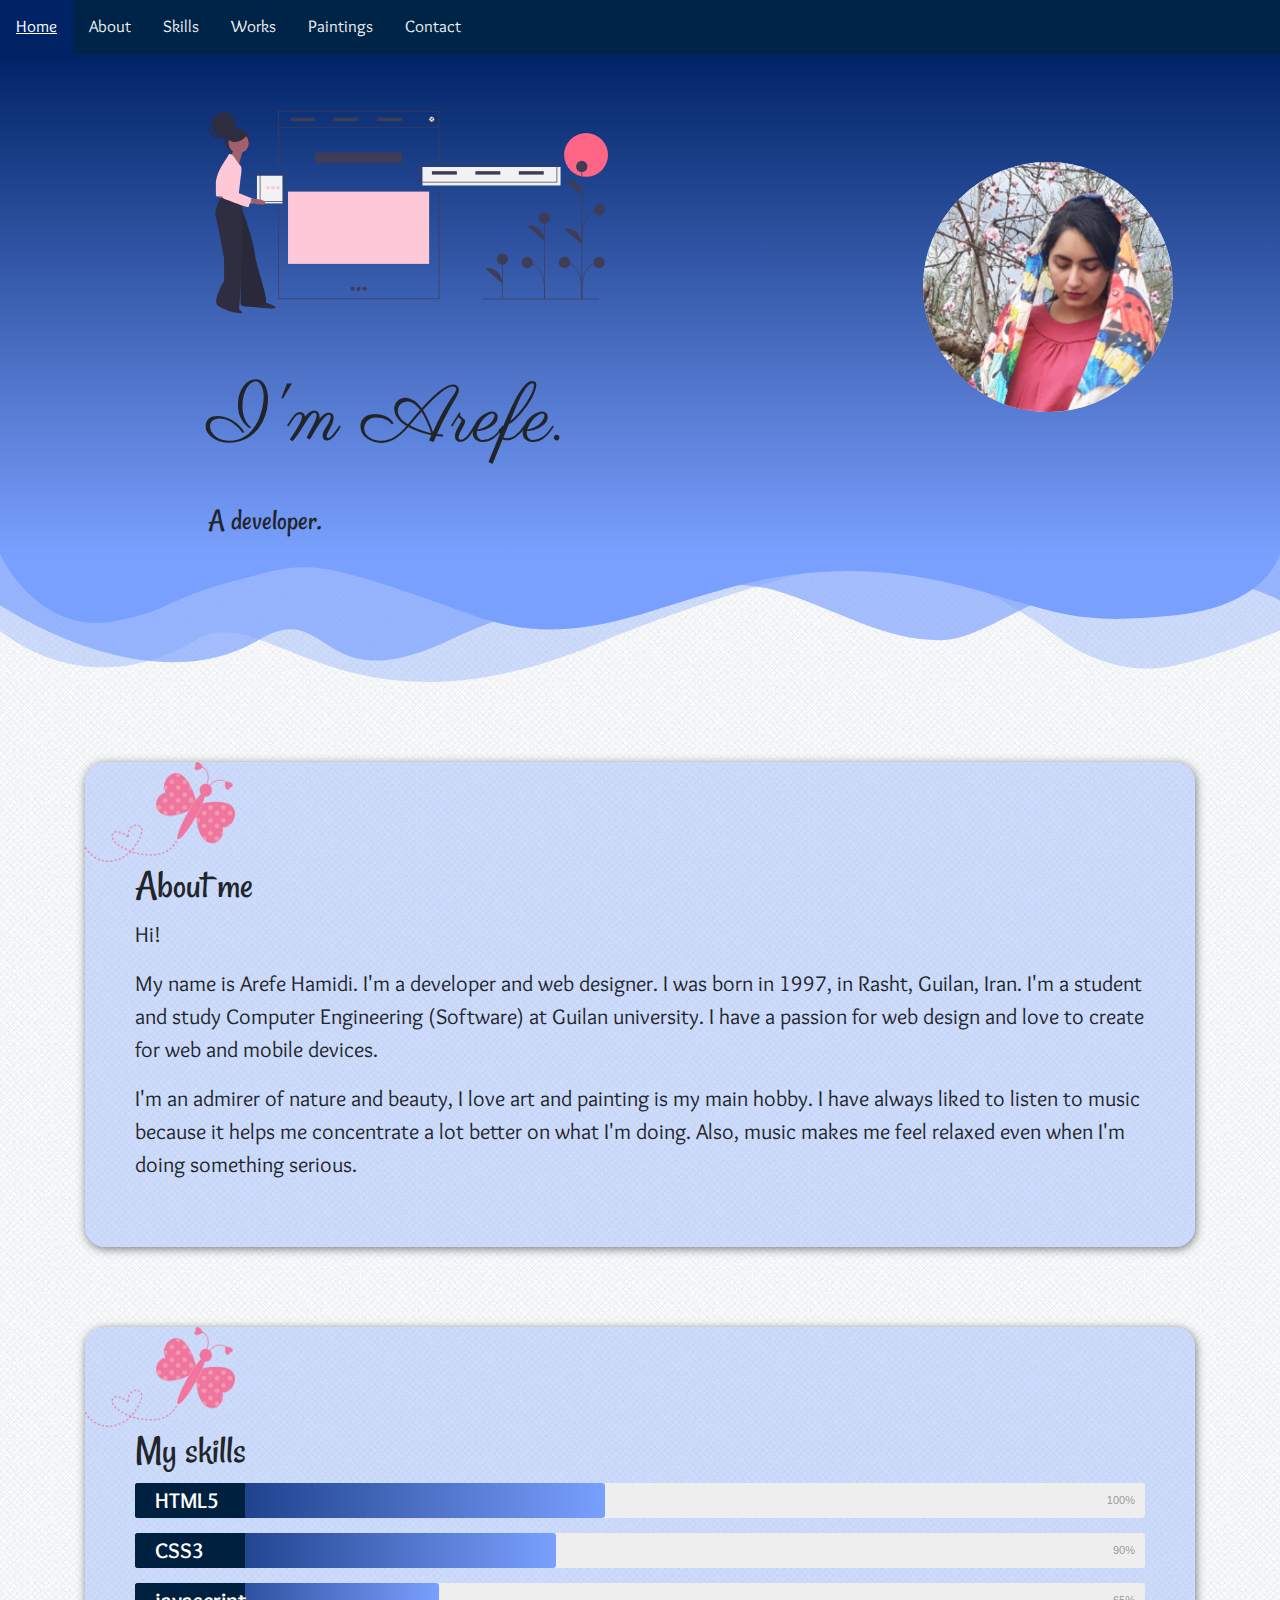
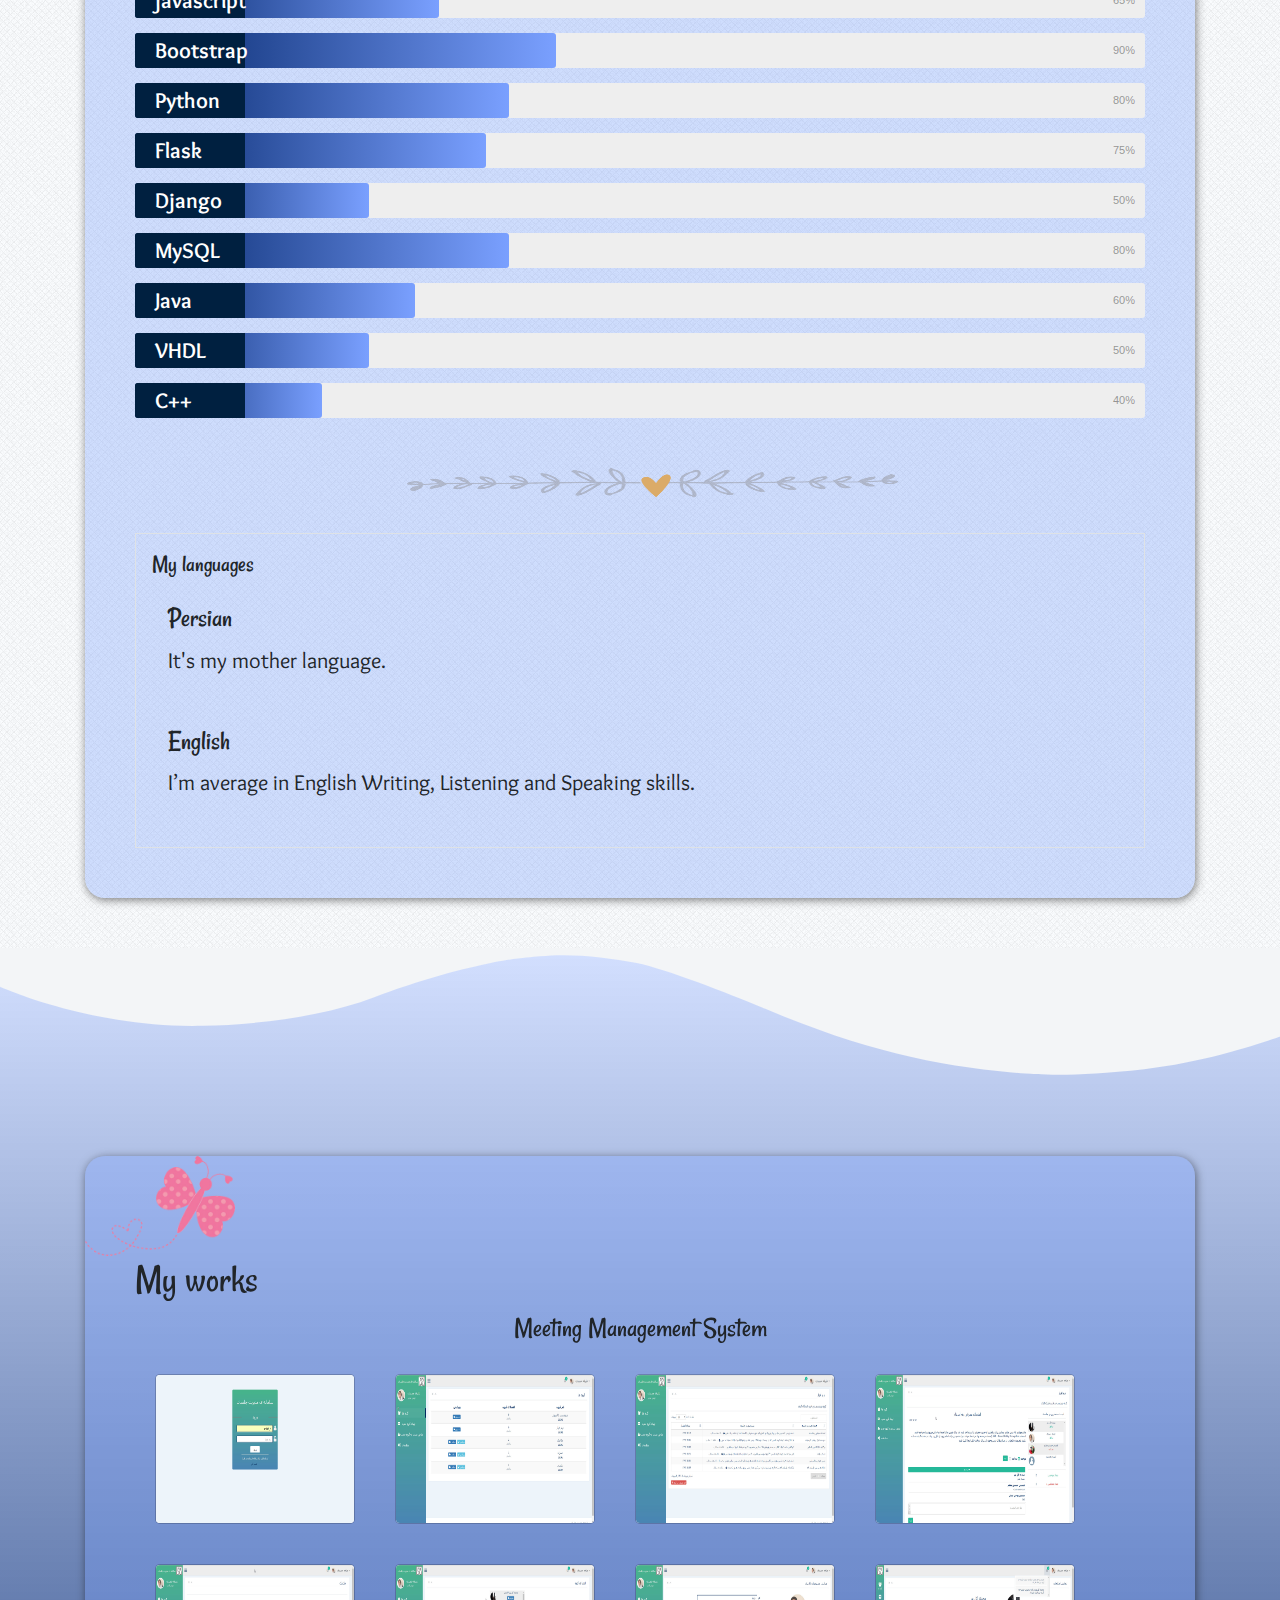
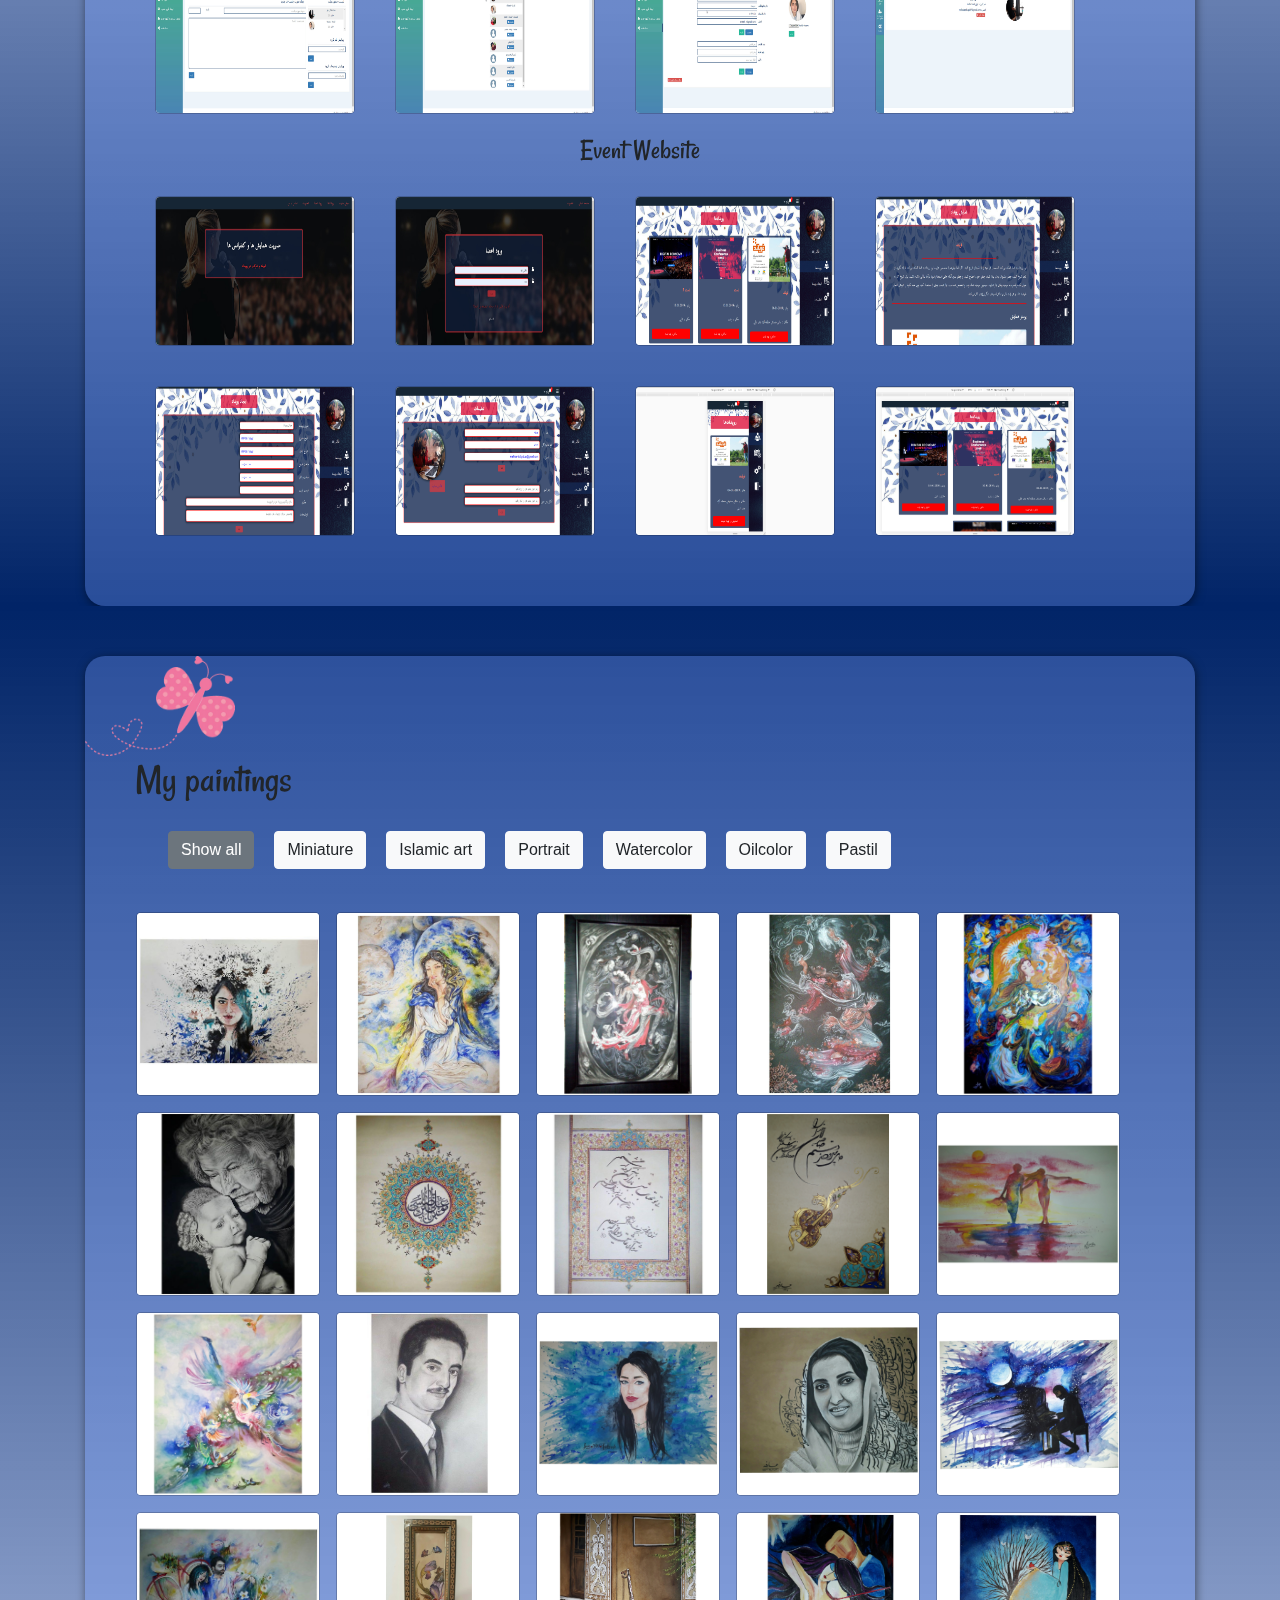
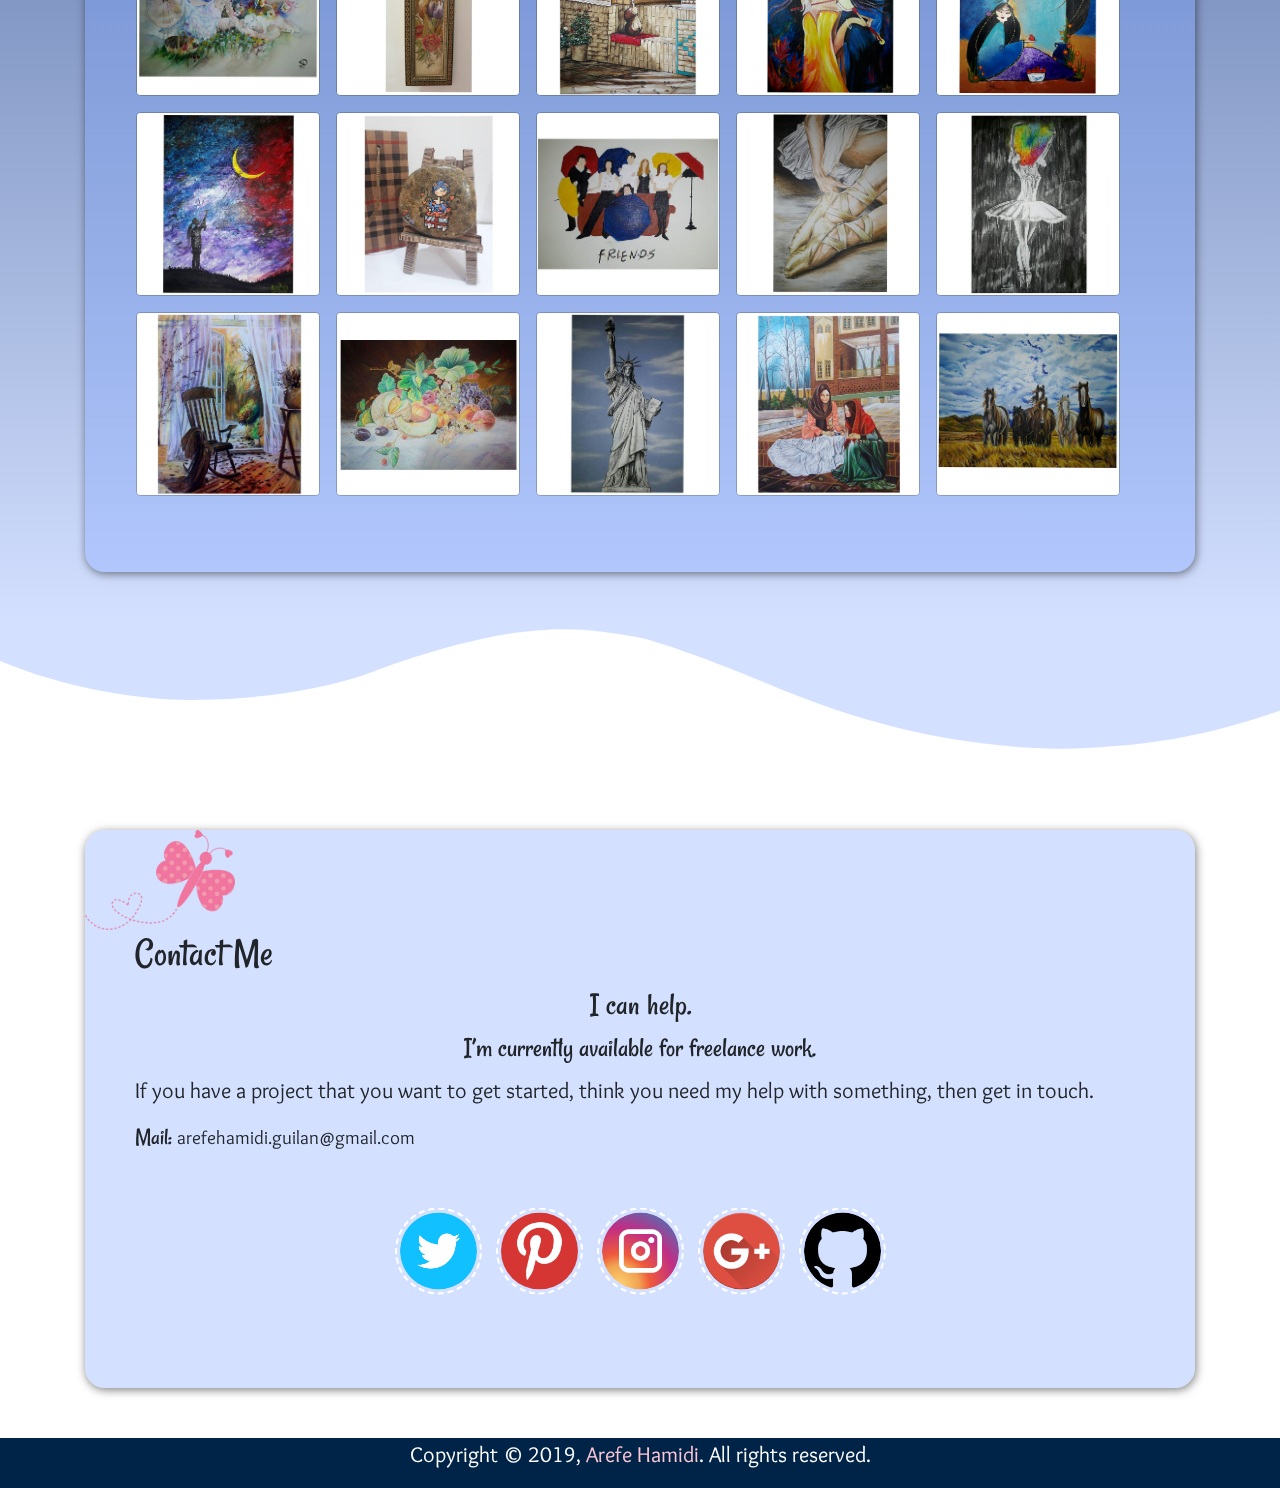
==== index.html @ 6d446108 "Update index.html" ====
<!DOCTYPE html>
<html>

<head>
    <meta charset="utf-8">
    <meta name="viewport" content="width=device-width, initial-scale=1">
    <title>Arefe Hamidi</title>
    <link href="image/butterfly_PNG1040.png" rel="shotcut icon">
    <link rel="stylesheet" href="https://maxcdn.bootstrapcdn.com/bootstrap/4.3.1/css/bootstrap.min.css">
    <link rel="stylesheet" type="text/css" href="css/style.css">
    <link rel="stylesheet" type="text/css" href="css/bootstrap/bootstrap-grid.css">
    <link rel="stylesheet" type="text/css" href="css/bootstrap/bootstrap-grid.css.map">
    <link rel="stylesheet" type="text/css" href="css/bootstrap/bootstrap-grid.min.css">
    <link rel="stylesheet" type="text/css" href="css/bootstrap/bootstrap-grid.min.css.map">
    <link rel="stylesheet" type="text/css" href="css/bootstrap/bootstrap-reboot.css">
    <link rel="stylesheet" type="text/css" href="css/bootstrap/bootstrap-reboot.css.map">
    <link rel="stylesheet" type="text/css" href="css/bootstrap/bootstrap-reboot.min.css">
    <link rel="stylesheet" type="text/css" href="css/bootstrap/bootstrap-reboot.min.css.map">
    <link rel="stylesheet" type="text/css" href="css/bootstrap/bootstrap.css">
    <link rel="stylesheet" type="text/css" href="css/bootstrap/bootstrap.css.map">
    <link rel="stylesheet" type="text/css" href="css/bootstrap/bootstrap.min.css">
    <link rel="stylesheet" type="text/css" href="css/bootstrap/bootstrap.min.css.map">
    <link href="https://fonts.googleapis.com/css?family=Parisienne|Merienda|Rancho|Overlock&display=swap"
        rel="stylesheet">
    <link rel="stylesheet" href="https://cdnjs.cloudflare.com/ajax/libs/font-awesome/4.7.0/css/font-awesome.min.css">
    <script src="https://ajax.googleapis.com/ajax/libs/jquery/3.4.1/jquery.min.js"></script>
    <script src="https://cdnjs.cloudflare.com/ajax/libs/popper.js/1.14.7/umd/popper.min.js"></script>
    <script src="https://maxcdn.bootstrapcdn.com/bootstrap/4.3.1/js/bootstrap.min.js"></script>
</head>

<body>

    <div class="topnav" id="myTopnav">
        <a href="#home" class="active">Home</a>
        <a href="#About">About</a>
        <a href="#Skill">Skills</a>
        <a href="#Work">Works</a>
        <a href="#Paintings">Paintings</a>
        <a href="#Contact">Contact</a>
        <a href="javascript:void(0);" class="icon" onclick="myFunction()">
            <i class="fa fa-bars"></i>
        </a>
    </div>

    <div class="bg" id="home">
        <div class="d-flex">
            <div class="p-2  flex-fill">
                <div class="bio">
                    <img src="image/undraw_load_more_t79d.svg">
                    <p class="name">I'm Arefe.</p>
                    <p>A developer.</p>
                </div>
            </div>
            <div class="p-2 flex-fill">
                <div class="profile ">
                    <div class="avatar">
                        <img src="image/IMG_20190322_144633_857.jpg">
                    </div>
                </div>
            </div>
        </div>
    </div>


    <div class="containerbackground">
        <div class="shape" data-negative="false">
            <svg viewBox="0 0 1000 100" preserveAspectRatio="none">
                <path class="elementor-shape-fill" opacity="0.33"
                    d="M473,67.3c-203.9,88.3-263.1-34-320.3,0C66,119.1,0,59.7,0,59.7V0h1000v59.7 c0,0-62.1,26.1-94.9,29.3c-32.8,3.3-62.8-12.3-75.8-22.1C806,49.6,745.3,8.7,694.9,4.7S492.4,59,473,67.3z">
                </path>
                <path class="elementor-shape-fill" opacity="0.66"
                    d="M734,67.3c-45.5,0-77.2-23.2-129.1-39.1c-28.6-8.7-150.3-10.1-254,39.1 s-91.7-34.4-149.2,0C115.7,118.3,0,39.8,0,39.8V0h1000v36.5c0,0-28.2-18.5-92.1-18.5C810.2,18.1,775.7,67.3,734,67.3z">
                </path>
                <path class="elementor-shape-fill"
                    d="M766.1,28.9c-200-57.5-266,65.5-395.1,19.5C242,1.8,242,5.4,184.8,20.6C128,35.8,132.3,44.9,89.9,52.5C28.6,63.7,0,0,0,0 h1000c0,0-9.9,40.9-83.6,48.1S829.6,47,766.1,28.9z">
                </path>
            </svg>
        </div>

        <div class="container">

            <div id="About" class="mybox">
                <div class="butterfly"> <img src="image/31531-1-cute-butterflies-file.png"></div>
                <h1>About me </h1>
                <p>
                    Hi!
                </p>
                <p>
                    My name is Arefe Hamidi. I'm a developer and web designer. I was born in 1997, in Rasht, Guilan,
                    Iran. I'm a student and study Computer Engineering (Software) at Guilan university. I have a passion
                    for
                    web design and love to create for web and mobile devices.
                </p>
                <p>
                    I'm an admirer of nature and beauty, I love art and painting is my main hobby. I have always liked
                    to listen to music because it helps me concentrate a lot better on what I'm doing.
                    Also, music makes me feel relaxed even when I'm doing something serious.
                </p>
            </div>


            <div id="Skill" class="mybox">
                <div class="butterfly"> <img src="image/31531-1-cute-butterflies-file.png"></div>
                <h1>My skills </h1>
                <div class="skillbar clearfix " data-percent="100%">
                    <div class="skillbar-title"><span>HTML5</span></div>
                    <div class="skillbar-bar">
                    </div>
                    <div class="skill-bar-percent">100%</div>
                </div> <!-- End Skill Bar -->

                <div class="skillbar clearfix " data-percent="90%">
                    <div class="skillbar-title"><span>CSS3</span></div>
                    <div class="skillbar-bar">
                    </div>
                    <div class="skill-bar-percent">90%</div>
                </div> <!-- End Skill Bar -->

                <div class=" skillbar clearfix " data-percent="65%">
                    <div class="skillbar-title"><span>javascript</span></div>
                    <div class="skillbar-bar ">
                    </div>
                    <div class="skill-bar-percent">65%</div>
                </div> <!-- End Skill Bar -->

                <div class="skillbar clearfix " data-percent="90%">
                    <div class="skillbar-title"><span>Bootstrap</span></div>
                    <div class="skillbar-bar">
                    </div>
                    <div class="skill-bar-percent">90%</div>
                </div> <!-- End Skill Bar -->

                <div class="skillbar clearfix " data-percent="80%">
                    <div class="skillbar-title"><span>Python</span></div>
                    <div class="skillbar-bar">
                    </div>
                    <div class="skill-bar-percent">80%</div>
                </div> <!-- End Skill Bar -->

                <div class="skillbar clearfix " data-percent="75%">
                    <div class="skillbar-title"><span>Flask</span></div>
                    <div class="skillbar-bar">
                    </div>
                    <div class="skill-bar-percent">75%</div>
                </div> <!-- End Skill Bar -->

                <div class="skillbar clearfix " data-percent="50%">
                    <div class="skillbar-title"><span>Django</span></div>
                    <div class="skillbar-bar">
                    </div>
                    <div class="skill-bar-percent">50%</div>
                </div> <!-- End Skill Bar -->

                <div class="skillbar clearfix " data-percent="80%">
                    <div class="skillbar-title"><span>MySQL</span></div>
                    <div class="skillbar-bar">
                    </div>
                    <div class="skill-bar-percent">80%</div>
                </div> <!-- End Skill Bar -->

                <div class="skillbar clearfix " data-percent="60%">
                    <div class="skillbar-title"><span>Java</span></div>
                    <div class="skillbar-bar">
                    </div>
                    <div class="skill-bar-percent">60%</div>
                </div> <!-- End Skill Bar -->

                <div class="skillbar clearfix " data-percent="50%">
                    <div class="skillbar-title"><span>VHDL</span></div>
                    <div class="skillbar-bar">
                    </div>
                    <div class="skill-bar-percent">50%</div>
                </div> <!-- End Skill Bar -->

                <div class="skillbar clearfix " data-percent="40%">
                    <div class="skillbar-title"><span>C++</span></div>
                    <div class="skillbar-bar">
                    </div>
                    <div class="skill-bar-percent">40%</div>
                </div> <!-- End Skill Bar -->

                <div class="line"><img src="image/176426_horizontal-line-png.png"></div>

                <div class="media border p-3">
                    <div class="media-body">
                        <h4>My languages</h4>
                        <div class="media p-3">
                            <div class="media-body">
                                <h3>Persian </h3>
                                <p>It's my mother language.</p>
                            </div>
                        </div>
                        <div class="media p-3">
                            <div class="media-body">
                                <h3>English </h3>
                                <p>I’m average in English Writing, Listening and Speaking skills.</p>
                            </div>
                        </div>
                    </div>
                </div>

            </div>
        </div>
    </div>


    <div class="bgimage"></div>

    <div class="workbg">
        <svg xmlns="http://www.w3.org/2000/svg" viewBox="0 0 1000 100" preserveAspectRatio="none"
            style="fill: rgb(243, 245, 247)">
            <path class="elementor-shape-fill1" d="M421.9,6.5c22.6-2.5,51.5,0.4,75.5,5.3c23.6,4.9,70.9,23.5,100.5,35.7c75.8,32.2,133.7,44.5,192.6,49.7
            c23.6,2.1,48.7,3.5,103.4-2.5c54.7-6,106.2-25.6,106.2-25.6V0H0v30.3c0,0,72,32.6,158.4,30.5c39.2-0.7,92.8-6.7,134-22.4
            c21.2-8.1,52.2-18.2,79.7-24.2C399.3,7.9,411.6,7.5,421.9,6.5z"></path>
        </svg>

        <div class="container">
            <div id="Work" class="mybox">
                <div class="butterfly"> <img src="image/31531-1-cute-butterflies-file.png"></div>
                <h1>My works </h1>


                <h3 style="text-align: center">Meeting Management System</h3>
                <div class="d-flex flex-wrap">
                    <div class="flex-item"><a href="#"><a target="_blank"
                                href="image/work/MeetingManagementSystem/2018-11-06_23-29-13.jpg">
                                <img src="image/work/MeetingManagementSystem/2018-11-06_23-29-13.jpg"
                                    class="modal-content">
                            </a>
                    </div>
                    <div class="flex-item"><a target="_blank"
                            href="image/work/MeetingManagementSystem/2018-11-06_23-32-08.jpg">
                            <img src="image/work/MeetingManagementSystem/2018-11-06_23-32-08.jpg"
                                class=" modal-content">
                        </a>
                    </div>
                    <div class="flex-item"><a href="#"><a target="_blank"
                                href="image/work/MeetingManagementSystem/2018-11-06_23-33-33.jpg">
                                <img src="image/work/MeetingManagementSystem/2018-11-06_23-33-33.jpg"
                                    class="modal-content">
                            </a>
                    </div>
                    <div class="flex-item"><a target="_blank"
                            href="image/work/MeetingManagementSystem/2018-11-06_23-34-41.jpg">
                            <img src="image/work/MeetingManagementSystem/2018-11-06_23-34-41.jpg"
                                class=" modal-content">
                        </a>
                    </div>
                    <div class="flex-item"><a href="#"><a target="_blank"
                                href="image/work/MeetingManagementSystem/2018-11-06_23-35-20.jpg">
                                <img src="image/work/MeetingManagementSystem/2018-11-06_23-35-20.jpg"
                                    class="modal-content">
                            </a>
                    </div>
                    <div class="flex-item"><a target="_blank"
                            href="image/work/MeetingManagementSystem/2018-11-06_23-36-02.jpg">
                            <img src="image/work/MeetingManagementSystem/2018-11-06_23-36-02.jpg"
                                class=" modal-content">
                        </a>
                    </div>
                    <div class="flex-item"><a href="#"><a target="_blank"
                                href="image/work/MeetingManagementSystem/2018-11-06_23-36-57.jpg">
                                <img src="image/work/MeetingManagementSystem/2018-11-06_23-36-57.jpg"
                                    class="modal-content">
                            </a>
                    </div>
                    <div class="flex-item"><a target="_blank"
                            href="image/work/MeetingManagementSystem/2018-11-07_00-02-02.jpg">
                            <img src="image/work/MeetingManagementSystem/2018-11-07_00-02-02.jpg"
                                class=" modal-content">
                        </a>
                    </div>

                </div>

                <h3 style="text-align: center">Event Website</h3>
                <div class="d-flex flex-wrap">
                    <div class="flex-item"><a href="#"><a target="_blank"
                                href="image/work/Event-Website/2019-07-15_17-41-32.jpg">
                                <img src="image/work/Event-Website/2019-07-15_17-41-32.jpg" class="modal-content">
                            </a>
                    </div>
                    <div class="flex-item"><a target="_blank" href="image/work/Event-Website/2019-07-15_17-42-50.jpg">
                            <img src="image/work/Event-Website/2019-07-15_17-42-50.jpg" class=" modal-content">
                        </a>
                    </div>
                    <div class="flex-item"><a href="#"><a target="_blank"
                                href="image/work/Event-Website/2019-07-15_17-44-52.jpg">
                                <img src="image/work/Event-Website/2019-07-15_17-44-52.jpg" class="modal-content">
                            </a>
                    </div>
                    <div class="flex-item"><a target="_blank" href="image/work/Event-Website/2019-07-15_17-45-39.jpg">
                            <img src="image/work/Event-Website/2019-07-15_17-45-39.jpg" class=" modal-content">
                        </a>
                    </div>
                    <div class="flex-item"><a href="#"><a target="_blank"
                                href="image/work/Event-Website/2019-07-15_17-46-28.jpg">
                                <img src="image/work/Event-Website/2019-07-15_17-46-28.jpg" class="modal-content">
                            </a>
                    </div>
                    <div class="flex-item"><a target="_blank" href="image/work/Event-Website/2019-07-15_17-46-49.jpg">
                            <img src="image/work/Event-Website/2019-07-15_17-46-49.jpg" class=" modal-content">
                        </a>
                    </div>
                    <div class="flex-item"><a href="#"><a target="_blank"
                                href="image/work/Event-Website/2019-07-15_17-48-24.jpg">
                                <img src="image/work/Event-Website/2019-07-15_17-48-24.jpg" class="modal-content">
                            </a>
                    </div>
                    <div class="flex-item"><a target="_blank" href="image/work/Event-Website/2019-07-15_17-50-13.jpg">
                            <img src="image/work/Event-Website/2019-07-15_17-50-13.jpg" class=" modal-content">
                        </a>
                    </div>

                </div>

            </div>
        </div>
    </div>

    <div class="paintbg">
        <div class="container" style=" padding-top: 50px;">
            <div id="Paintings" class="mybox" style="margin-top: 0;">
                <div class="butterfly"> <img src="image/31531-1-cute-butterflies-file.png"></div>
                <h1>My paintings </h1>


                <div class="main">
                    <div id="myBtnContainer" class="btn d-flex flex-wrap">
                        <button class="btn btn-secondary" onclick="filterSelection('all')"> Show all</button>
                        <button class="btn btn-light" onclick="filterSelection('Miniature')"> Miniature</button>
                        <button class="btn btn-light" onclick="filterSelection('Islamicart')"> Islamic art</button>
                        <button class="btn btn-light" onclick="filterSelection('Portrait')"> Portrait</button>
                        <button class="btn btn-light" onclick="filterSelection('watercolor')"> Watercolor</button>
                        <button class="btn btn-light" onclick="filterSelection('Oil')"> Oilcolor</button>
                        <button class="btn btn-light" onclick="filterSelection('Pastil')"> Pastil</button>
                    </div>

                    <!-- Portraitfolio Gallery Grid -->

                    <div class="row" class="d-flex flex-wrap ">

                        <div class="column Portrait">
                            <div class="content">
                                <a target="_blank" href="image/art/photo_2018-11-06_03-01-13.jpg">
                                    <img src="image/art/photo_2018-11-06_03-01-13.jpg" class="modal-content">
                                </a>
                            </div>
                        </div>

                        <div class="column Miniature">
                            <div class="content">
                                <a target="_blank" href="image/art/photo_۲۰۱۸-۱۱-۰۵_۲۰-۴۱-۲۷.jpg">
                                    <img src="image/art/photo_۲۰۱۸-۱۱-۰۵_۲۰-۴۱-۲۷.jpg" class="modal-content">
                                </a>
                            </div>
                        </div>


                        <div class="column Miniature">
                            <div class="content">
                                <a target="_blank" href="image/art/SquareQuick_201882715144581.jpg">
                                    <img src="image/art/SquareQuick_201882715144581.jpg" class="modal-content">
                                </a>
                            </div>
                        </div>

                        <div class="column Miniature">
                            <div class="content">
                                <a target="_blank" href="image/art/photo_2018-11-06_02-57-04.jpg">
                                    <img src="image/art/photo_2018-11-06_02-57-04.jpg" class="modal-content">
                                </a>
                            </div>
                        </div>

                        <div class="column Miniature">
                            <div class="content">
                                <a target="_blank" href="image/art/SquareQuick_201882804531861.jpg">
                                    <img src="image/art/SquareQuick_201882804531861.jpg" class="modal-content">
                                </a>
                            </div>
                        </div>


                        <div class="column Portrait">
                            <div class="content">
                                <a target="_blank" href="image/art/photo_۲۰۱۸-۱۱-۰۵_۲۰-۴۱-۵۰.jpg">
                                    <img src="image/art/photo_۲۰۱۸-۱۱-۰۵_۲۰-۴۱-۵۰.jpg" class="modal-content">
                                </a>
                            </div>
                        </div>


                        <div class="column Islamicart">
                            <div class="content">
                                <a target="_blank" href="image/art/photo_۲۰۱۸-۱۱-۰۵_۲۰-۴۱-۴۲.jpg">
                                    <img src="image/art/photo_۲۰۱۸-۱۱-۰۵_۲۰-۴۱-۴۲.jpg" class="modal-content">
                                </a>
                            </div>
                        </div>

                        <div class="column Islamicart">
                            <div class="content">
                                <a target="_blank" href="image/art/photo_۲۰۱۸-۱۱-۰۵_۲۰-۴۱-۳۴.jpg">
                                    <img src="image/art/photo_۲۰۱۸-۱۱-۰۵_۲۰-۴۱-۳۴.jpg" class="modal-content">
                                </a>
                            </div>
                        </div>


                        <div class="column Islamicart">
                            <div class="content">
                                <a target="_blank" href="image/art/SquareQuick_2018729161341276.jpg">
                                    <img src="image/art/SquareQuick_2018729161341276.jpg" class="modal-content">
                                </a>
                            </div>
                        </div>


                        <div class="column watercolor">
                            <div class="content">
                                <a target="_blank" href="image/art/SquareQuick_20188615552397.jpg">
                                    <img src="image/art/SquareQuick_20188615552397.jpg" class="modal-content">
                                </a>
                            </div>
                        </div>

                        <div class="column watercolor">
                            <div class="content">
                                <a target="_blank" href="image/art/SquareQuick_201882716155157.jpg">
                                    <img src="image/art/SquareQuick_201882716155157.jpg" class="modal-content">
                                </a>
                            </div>
                        </div>

                        <div class="column Portrait">
                            <div class="content">
                                <a target="_blank" href="image/art/photo_۲۰۱۸-۱۱-۰۶_۰۲-۵۳-۱۲.jpg">
                                    <img src="image/art/photo_۲۰۱۸-۱۱-۰۶_۰۲-۵۳-۱۲.jpg" class="modal-content">
                                </a>
                            </div>
                        </div>

                        <div class="column Portrait">
                            <div class="content">
                                <a target="_blank" href="image/art/IMG_20180214_232614_137.jpg">
                                    <img src="image/art/IMG_20180214_232614_137.jpg" class="modal-content">
                                </a>
                            </div>
                        </div>

                        <div class="column Portrait">
                            <div class="content">
                                <a target="_blank" href="image/art/IMG_20180110_133806_234.jpg">
                                    <img src="image/art/IMG_20180110_133806_234.jpg" class="modal-content">
                                </a>
                            </div>
                        </div>



                        <div class="column watercolor">
                            <div class="content">
                                <a target="_blank" href="image/art/IMG_20171215_121727_529.jpg">
                                    <img src="image/art/IMG_20171215_121727_529.jpg" class="modal-content">
                                </a>
                            </div>
                        </div>

                        <div class="column watercolor">
                            <div class="content">
                                <a target="_blank" href="image/art/photo_۲۰۱۸-۱۱-۰۶_۰۲-۵۱-۴۰.jpg">
                                    <img src="image/art/photo_۲۰۱۸-۱۱-۰۶_۰۲-۵۱-۴۰.jpg" class="modal-content">
                                </a>
                            </div>
                        </div>

                        <div class="column watercolor">
                            <div class="content">
                                <a target="_blank" href="image/art/1498585111152.jpg">
                                    <img src="image/art/1498585111152.jpg" class="modal-content">
                                </a>
                            </div>
                        </div>


                        <div class="column watercolor">
                            <div class="content">
                                <a target="_blank" href="image/art/IMG_20161208_215314.jpg">
                                    <img src="image/art/IMG_20161208_215314.jpg" class="modal-content">
                                </a>
                            </div>
                        </div>

                        <div class="column Oil">
                            <div class="content">
                                <a target="_blank" href="image/art/IMG_20180224_114158_661.jpg">
                                    <img src="image/art/IMG_20180224_114158_661.jpg" class="modal-content">
                                </a>
                            </div>
                        </div>


                        <div class="column Oil">
                            <div class="content">
                                <a target="_blank" href="image/art/IMG_20171221_201511_234.jpg">
                                    <img src="image/art/IMG_20171221_201511_234.jpg" class="modal-content">
                                </a>
                            </div>
                        </div>

                        <div class="column Oil">
                            <div class="content">
                                <a target="_blank" href="image/art/IMG_20180901_024107_433.jpg">
                                    <img src="image/art/IMG_20180901_024107_433.jpg" class="modal-content">
                                </a>
                            </div>
                        </div>

                        <div class="column Oil">
                            <div class="content">
                                <a target="_blank" href="image/art/photo_۲۰۱۸-۱۱-۰۵_۲۰-۴۱-۴۸.jpg">
                                    <img src="image/art/photo_۲۰۱۸-۱۱-۰۵_۲۰-۴۱-۴۸.jpg" class="modal-content">
                                </a>
                            </div>
                        </div>

                        <div class="column Oil">
                            <div class="content">
                                <a target="_blank" href="image/art/photo_۲۰۱۸-۱۱-۰۵_۲۰-۴۱-۵۱.jpg">
                                    <img src="image/art/photo_۲۰۱۸-۱۱-۰۵_۲۰-۴۱-۵۱.jpg" class="modal-content">
                                </a>
                            </div>
                        </div>

                        <div class="column Pastil">
                            <div class="content">
                                <a target="_blank" href="image/art/IMG_20180331_011007_940.jpg">
                                    <img src="image/art/IMG_20180331_011007_940.jpg" class="modal-content">
                                </a>
                            </div>
                        </div>

                        <div class="column Pastil">
                            <div class="content">
                                <a target="_blank" href="image/art/photo_۲۰۱۸-۱۱-۰۵_۲۰-۴۱-۴۶.jpg">
                                    <img src="image/art/photo_۲۰۱۸-۱۱-۰۵_۲۰-۴۱-۴۶.jpg" class="modal-content">
                                </a>
                            </div>
                        </div>

                        <div class="column Pastil">
                            <div class="content">
                                <a target="_blank" href="image/art/photo_۲۰۱۸-۱۱-۰۵_۲۰-۴۱-۳۰.jpg">
                                    <img src="image/art/photo_۲۰۱۸-۱۱-۰۵_۲۰-۴۱-۳۰.jpg" class="modal-content">
                                </a>
                            </div>
                        </div>

                        <div class="column Pastil">
                            <div class="content">
                                <a target="_blank" href="image/art/photo_۲۰۱۸-۱۱-۰۶_۰۲-۵۳-۱۰.jpg">
                                    <img src="image/art/photo_۲۰۱۸-۱۱-۰۶_۰۲-۵۳-۱۰.jpg" class="modal-content">
                                </a>
                            </div>
                        </div>

                        <div class="column Pastil">
                            <div class="content">
                                <a target="_blank" href="image/art/photo_۲۰۱۸-۱۱-۰۵_۲۰-۴۱-۴۴.jpg">
                                    <img src="image/art/photo_۲۰۱۸-۱۱-۰۵_۲۰-۴۱-۴۴.jpg" class="modal-content">
                                </a>
                            </div>
                        </div>

                        <div class="column Oil">
                            <div class="content">
                                <a target="_blank" href="image/art/photo_۲۰۱۸-۱۱-۰۵_۲۰-۴۱-۲۲.jpg">
                                    <img src="image/art/photo_۲۰۱۸-۱۱-۰۵_۲۰-۴۱-۲۲.jpg" class="modal-content">
                                </a>
                            </div>
                        </div>

                        <div class="column Oil">
                            <div class="content">
                                <a target="_blank" href="image/art/photo_۲۰۱۸-۱۱-۰۵_۲۰-۴۱-۱۶.jpg">
                                    <img src="image/art/photo_۲۰۱۸-۱۱-۰۵_۲۰-۴۱-۱۶.jpg" class="modal-content">
                                </a>
                            </div>
                        </div>

                    </div>

                    <!-- END MAIN -->
                </div>

            </div>
        </div>
    </div>


    <svg xmlns="http://www.w3.org/2000/svg" viewBox="0 0 1000 100" preserveAspectRatio="none"
        style="fill: 	rgb(122, 160, 255, 0.33)">
        <path class="elementor-shape-fill1" d="M421.9,6.5c22.6-2.5,51.5,0.4,75.5,5.3c23.6,4.9,70.9,23.5,100.5,35.7c75.8,32.2,133.7,44.5,192.6,49.7
        c23.6,2.1,48.7,3.5,103.4-2.5c54.7-6,106.2-25.6,106.2-25.6V0H0v30.3c0,0,72,32.6,158.4,30.5c39.2-0.7,92.8-6.7,134-22.4
        c21.2-8.1,52.2-18.2,79.7-24.2C399.3,7.9,411.6,7.5,421.9,6.5z"></path>
    </svg>


    <div class="container">
        <div id="Contact" class="mybox">
            <div class="butterfly"> <img src="image/31531-1-cute-butterflies-file.png"></div>
            <h1>Contact Me </h1>
            <h2 style="text-align: center">I can help.</h2>
            <h3 style="text-align: center">I’m currently available for freelance work.</h3>
            <p>If you have a project that you want to get started, think you need my help with something, then get in
                touch.</p>

            <h4>Mail: <small>arefehamidi.guilan@gmail.com</small></h4>
            <div class="social">
                <a href="https://twitter.com/arefe_hamidi?s=09" class="link" target="_parent"><img
                        src="image/Twitterbird.png"></a>
                <a href="https://www.pinterest.com/arefehamidi/" class="link" target="_parent"><img
                        src="image/pinterest-icon.png"></a>
                <a href="https://www.instagram.com/arefe.hamidi/" class="link" target="_parent"><img
                        src="image/1491580635-yumminkysocialmedia26_83102.png"></a>
                <a href="https://plus.google.com/108422577124964903691" class="link" target="_parent"><img
                        src="image/2000px-Google+_icon.svg.png"></a>
                <a href="https://github.com/Arefee" class="link" target="_parent"><img src="image/git.png"></a>
            </div>

        </div>
    </div>


    <button onclick="topFunction()" data-toggle="tooltip" data-placement="top" id="myBtn" title="Go to top"><img
            src="image/house-top-icon-12.png"></button>
    <footer>
        <p>Copyright © 2019, <a href="https://github.com/Arefee" data-toggle="tooltip" data-placement="top"
                title="My Github">Arefe Hamidi</a>. All rights reserved.</p>
    </footer>


    <script type="text/javascript" src="js/navbar.js"></script>
    <script type="text/javascript" src="js/toolpit.js"></script>
    <script type="text/javascript" src="js/skillbar.js"></script>
    <script type="text/javascript" src="js/album.js"></script>
    <script type="text/javascript" src="js/modal.js"></script>
    <script type="text/javascript" src="js/filterimg.js"></script>
    <script type="text/javascript" src="js/gallery.js"></script>
    <script type="text/javascript" src="js/top.js"></script>


</body>

</html>
---- css/style.css ----
canvas {
  width: 100%;
  height: 100%;
}

h1,
h2,
h3,
h4 {
  font-family: "Rancho", cursive;
}

p,
span,
small {
  font-family: "Overlock", cursive;
  font-size: 22px;
}

.topnav {
  font-family: "Overlock", cursive;
  overflow: hidden;
  background-color: #002448;
}

.topnav a {
  float: left;
  display: block;
  color: #f2f2f2;
  text-align: center;
  padding: 14px 16px;
  text-decoration: none;
  font-size: 17px;
}

.topnav a:hover {
  background-color: #002d66;
  color: #FFC8D6;
}

.topnav a.active {
  background-color: #002366;
  color: white;
}

.topnav .icon {
  display: none;
}

@media screen and (max-width: 600px) {
  .topnav a:not(:first-child) {
    display: none;
  }

  .topnav a.icon {
    float: right;
    display: block;
  }
}

@media screen and (max-width: 600px) {
  .topnav.responsive {
    position: relative;
  }

  .topnav.responsive .icon {
    position: absolute;
    right: 0;
    top: 0;
  }

  .topnav.responsive a {
    float: none;
    display: block;
    text-align: left;
  }
}

.bg {
  background-image: linear-gradient(#002366, #7aa0ff);
  height: 500px;
}

.profile {
  padding-top: 100px;
}

.bio {
  margin: auto;
  margin-left: 200px;
}

.bio img {
  width: 400px;
  height: 300px;
  position: relative;
  -webkit-animation-name: mymove;
  /* Safari 4.0 - 8.0 */
  -webkit-animation-duration: 3s;
  /* Safari 4.0 - 8.0 */
  -webkit-animation-fill-mode: forwards;
  /* Safari 4.0 - 8.0 */
  animation-name: mymove;
  animation-duration: 3s;
  animation-fill-mode: forwards;
}

@-webkit-keyframes mymove {
  from {
    left: -200px;
  }

  to {
    left: 0px;
  }
}

/* Standard syntax */
@keyframes mymove {
  from {
    left: -200px;
  }

  to {
    left: 0px;
  }
}

.bio .name {
  font-family: "Parisienne", cursive;
  font-size: 80px;
}

.bio p {
  font-family: "Rancho", cursive;
  font-size: 30px;
}

.avatar {
  height: 250px;
  width: 250px;
  border-radius: 50%;
  margin: auto;
  position: relative;
}

.avatar img {
  border-radius: 50%;
  height: 100%;
  position: relative;
  width: 100%;
  z-index: 2;
}

@keyframes cycle-colors {
  0% {
    border-color: #c71585;
  }

  25% {
    border-color: #ff69b4;
  }

  50% {
    border-color: #db7093;
  }

  75% {
    border-color: #ff1493;
  }

  100% {
    border-color: #c71585;
  }
}

@keyframes pulse {
  to {
    opacity: 0;
    transform: scale(1);
  }
}

.avatar::before,
.avatar::after {
  animation: pulse 2s linear infinite;
  border: #CEDCFC solid 8px;
  border-radius: 9999px;
  box-sizing: border-box;
  content: " ";
  height: 140%;
  left: -20%;
  opacity: 0.6;
  position: absolute;
  top: -20%;
  transform: scale(0.714);
  width: 140%;
  z-index: 1;
}

.avatar::after {
  animation-delay: 1s;
}

.avatar:hover::before,
.avatar:hover::after {
  animation: pulse 1s linear infinite, cycle-colors 6s linear infinite;
}

.avatar:hover::after {
  animation-delay: 0.5s;
}

.elementor-shape-fill {
  fill: #7aa0ff;
}

@media screen and (max-width: 850px) {
  p {
    font-size: 18px;
  }

  .bio {
    margin: auto;
    margin-left: 50px;
  }

  .bio .name {
    font-size: 55px;
  }

  .bio img {
    width: 300px;
    height: 300px;
    padding: 40px;
  }

  @-webkit-keyframes mymove {
    from {
      left: -50px;
    }

    to {
      left: 0px;
    }
  }

  /* Standard syntax */
  @keyframes mymove {
    from {
      left: -50px;
    }

    to {
      left: 0px;
    }
  }

  .avatar {
    height: 200px;
    width: 200px;
  }
}

@media screen and (max-width: 600px) {
  p {
    font-size: 15px;
  }

  .d-flex {
    flex-direction: column-reverse;
  }

  .profile {
    padding-top: 50px;
  }

  .bio {
    margin-left: 10px;
  }

  .bio img {
    width: 0;
    height: 0;
    padding: 40px;
  }

  .avatar {
    height: 200px;
    width: 200px;
  }
}


.containerbackground {
  background-image: url([data-uri]);
  padding-bottom: 50px;
}

.mybox {
  width: 100%;
  background-color: rgb(122, 160, 255, 0.33);
  box-shadow: 1px 2px 10px rgba(0, 0, 0, 0.5);
  border-radius: 20px;
  margin-top: 80px;
  padding: 50px;
  padding-top: 0;
}

.butterfly img {
  width: 150px;
  height: 100px;
  margin-left: -50px;
}

@media screen and (max-width: 600px) {
  .mybox {
    padding: 20px;
    padding-top: 0;
  }

  .butterfly img {
    width: 100px;
    height: 75px;
    margin-left: -20px;
  }
}

.skillbar {
  position: relative;
  display: block;
  margin-bottom: 15px;
  width: 100%;
  background: #eee;
  height: 35px;
  border-radius: 3px;
  -moz-border-radius: 3px;
  -webkit-border-radius: 3px;
  -webkit-transition: 0.4s linear;
  -moz-transition: 0.4s linear;
  -ms-transition: 0.4s linear;
  -o-transition: 0.4s linear;
  transition: 0.4s linear;
  -webkit-transition-property: width, background-color;
  -moz-transition-property: width, background-color;
  -ms-transition-property: width, background-color;
  -o-transition-property: width, background-color;
  transition-property: width, background-color;
}

.skillbar-title {
  position: absolute;
  top: 0;
  left: 0;
  width: 110px;
  font-weight: bold;
  font-size: 13px;
  color: #ffffff;
  background: #002448;
  -webkit-border-top-left-radius: 3px;
  -webkit-border-bottom-left-radius: 4px;
  -moz-border-radius-topleft: 3px;
  -moz-border-radius-bottomleft: 3px;
  border-top-left-radius: 3px;
  border-bottom-left-radius: 3px;
}

.skillbar-title span {
  display: block;
  background: rgba(0, 0, 0, 0.1);
  padding: 0 20px;
  height: 35px;
  line-height: 35px;
  -webkit-border-top-left-radius: 3px;
  -webkit-border-bottom-left-radius: 3px;
  -moz-border-radius-topleft: 3px;
  -moz-border-radius-bottomleft: 3px;
  border-top-left-radius: 3px;
  border-bottom-left-radius: 3px;
}

.skillbar-bar {
  height: 35px;
  width: 0px;
  background-image: linear-gradient(to right, #03266A, #7AA0FF);
  border-radius: 3px;
  -moz-border-radius: 3px;
  -webkit-border-radius: 3px;
}

.skill-bar-percent {
  position: absolute;
  right: 10px;
  top: 0;
  font-size: 11px;
  height: 35px;
  line-height: 35px;
  color: #ffffff;
  color: rgba(0, 0, 0, 0.4);
}

.line img {
  width: 100%;
  height: 100px;
}

.workbg {
  background-image: linear-gradient(rgb(122, 160, 255, 0.33), #012467);

}

.thumbnail {
  margin-bottom: 6px;
  display: flex;
  flex-wrap: wrap;
}


.blur {
  transform: scale(0.9);
  opacity: 0.6;
  -webkit-filter: blur(2px);
  -moz-filter: blur(2px);
  -o-filter: blur(2px);
  -ms-filter: blur(2px);
  filter: blur(2px);
}


.paintbg {
  background-image: linear-gradient(#012467, rgb(122, 160, 255, 0.33));
  padding-bottom: 50px;
}

.bgimage {
  display: block;
  position: fixed;
  width: 100%;
  height: 100%;
  top: 0;
  left: 0;
  background: url("../image/colorful-butterfly-backdrop-vinyl-children.jpg") center no-repeat;
  background-size: cover;
  -moz-transition: 0.1s;
  -o-transition: 0.1s;
  -webkit-transition: 0.1s;
  transition: 0.1s;
  z-index: -1;
}




.row {
  margin: 10px -16px;
}

/* Add padding BETWEEN each column */
.row,
.row>.column {
  padding: 8px;
}

/* Create three equal columns that floats next to each other */
.column {
  float: left;
  width: 200px;
  display: none;
  /* Hide all elements by default */
}

/* Clear floats after rows */
.row:after {
  content: "";
  display: table;
  clear: both;
}

/* The "show" class is added to the filtered elements */
.show {
  display: block;
}





.flex-item {
  margin: 20px;
}

.flex-item {
  height: 150px;
  width: 200px;
}

.flex-item img {
  height: 150px;
  width: 100%;
}



.social {
  width: 50%;
  margin: auto;
  margin-top: 100px;

  display: flex;
  text-align: center;
  transform: translateY(-50%);
}

.social .link img {
  width: 100%;
  height: 100%;
  border-radius: 50%;
}

.social .link {

  display: inline-block;
  vertical-align: middle;
  position: relative;
  flex: 1;
  border-radius: 50%;
  border: 2px dashed white;
  background-clip: content-box;
  padding: 3px;
  transition: .5s;
  color: #D7D0BE;
  margin-left: 7px;
  margin-right: 7px;
}

.social .link:hover {
  padding: 8px;
  color: white;
  margin-left: -5px;
  transform: translateX(10px) rotate(360deg);
}


.btn {
  margin: 10px;
}



#myBtn {
  display: none;
  position: fixed;
  bottom: 20px;
  right: 30px;
  z-index: 99;
  border: none;
  outline: none;
  cursor: pointer;
  border-radius: 50%;
  width: 40px;
  height: 40px;
}


#myBtn:hover {
  background-color: #CEDCFC;
}

#myBtn img {
  width: 100%;
  height: 100%;
  border-radius: 50%;
}

@media (max-width: 500px) {
  #myBtn {
    display: none;
    position: fixed;
    bottom: 10px;
    right: 10px;
    z-index: 99;
    border: none;
    outline: none;
    cursor: pointer;
    border-radius: 50%;
    width: 25px;
    height: 25px;
  }
}


footer {
  margin-top: 50px;
  background-color: #002448;
  height: 50px;
  text-align: center;
  left: 0;
  margin-bottom: 0 !important;
}

footer p {
  margin: auto;
  color: white;
}

footer p a {
  color: #FFC8D6;
}

footer p a:hover {
  color: #7aa0ff;
}
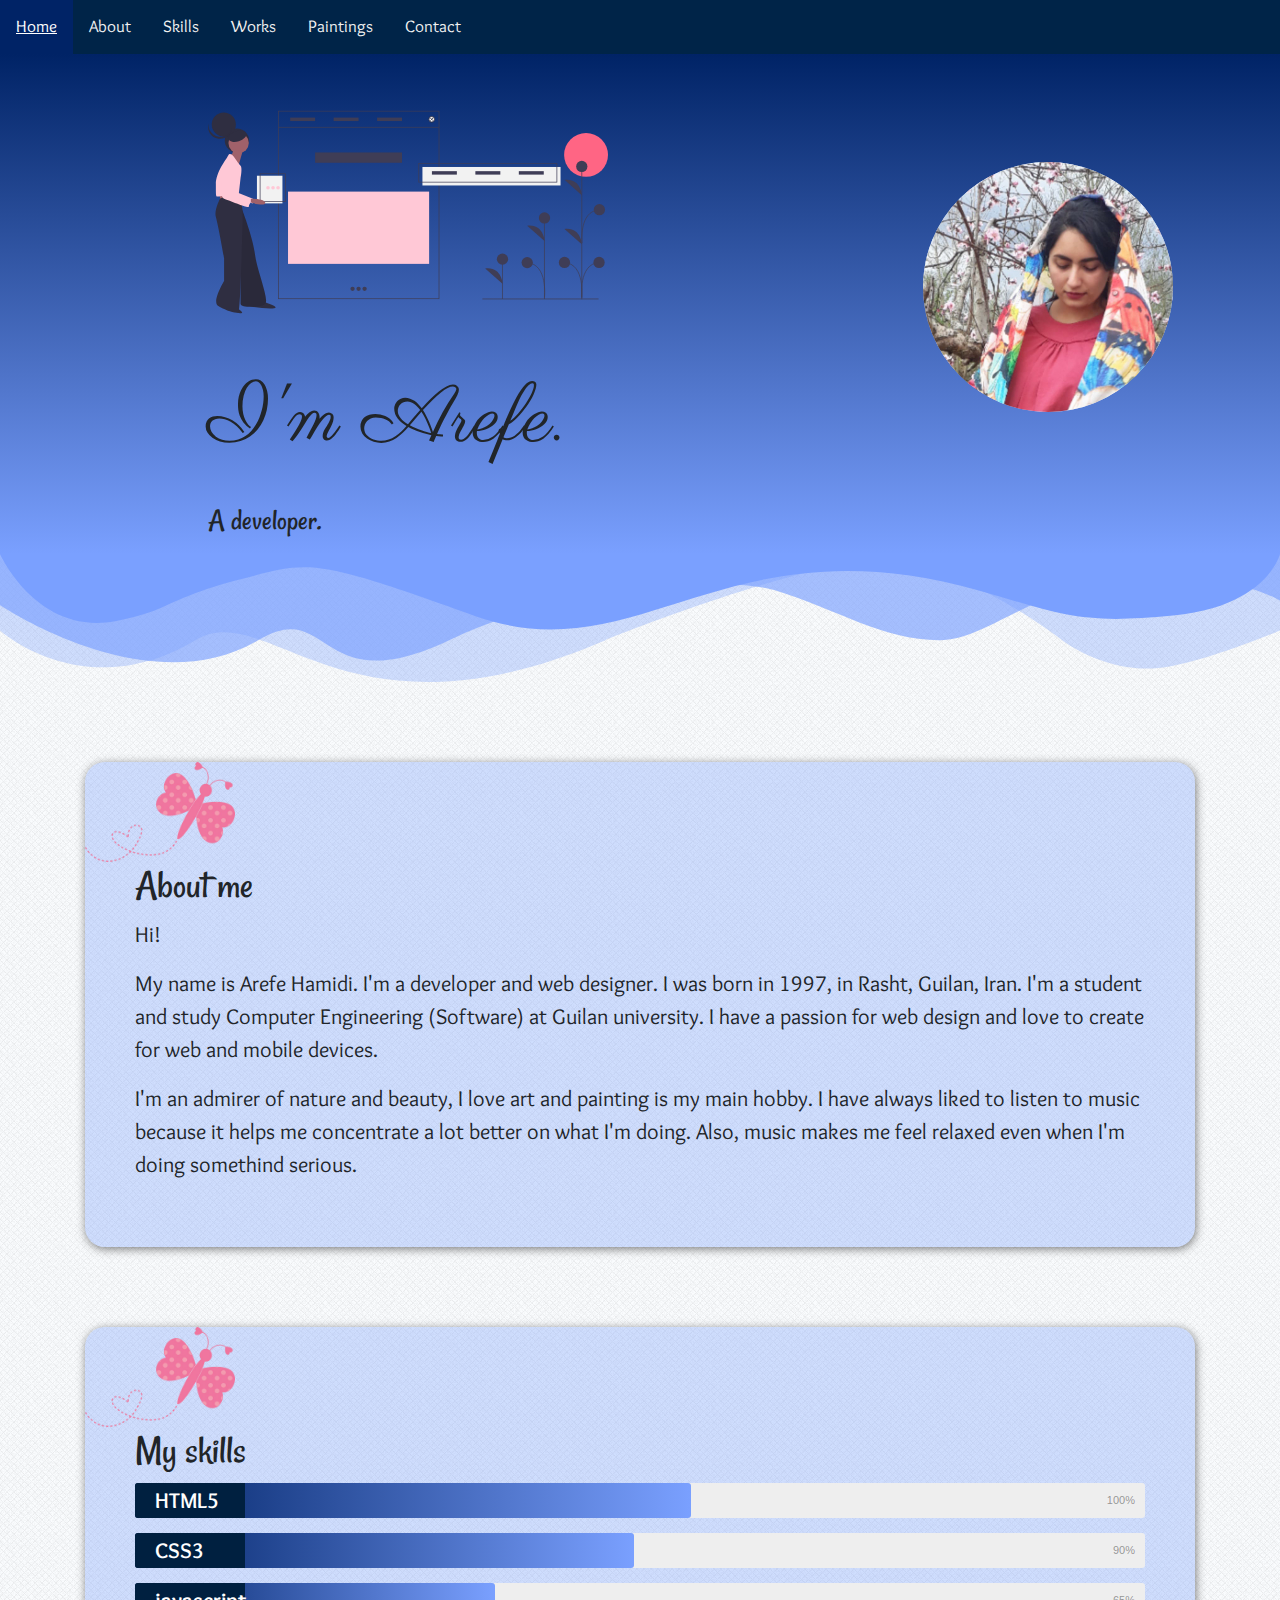
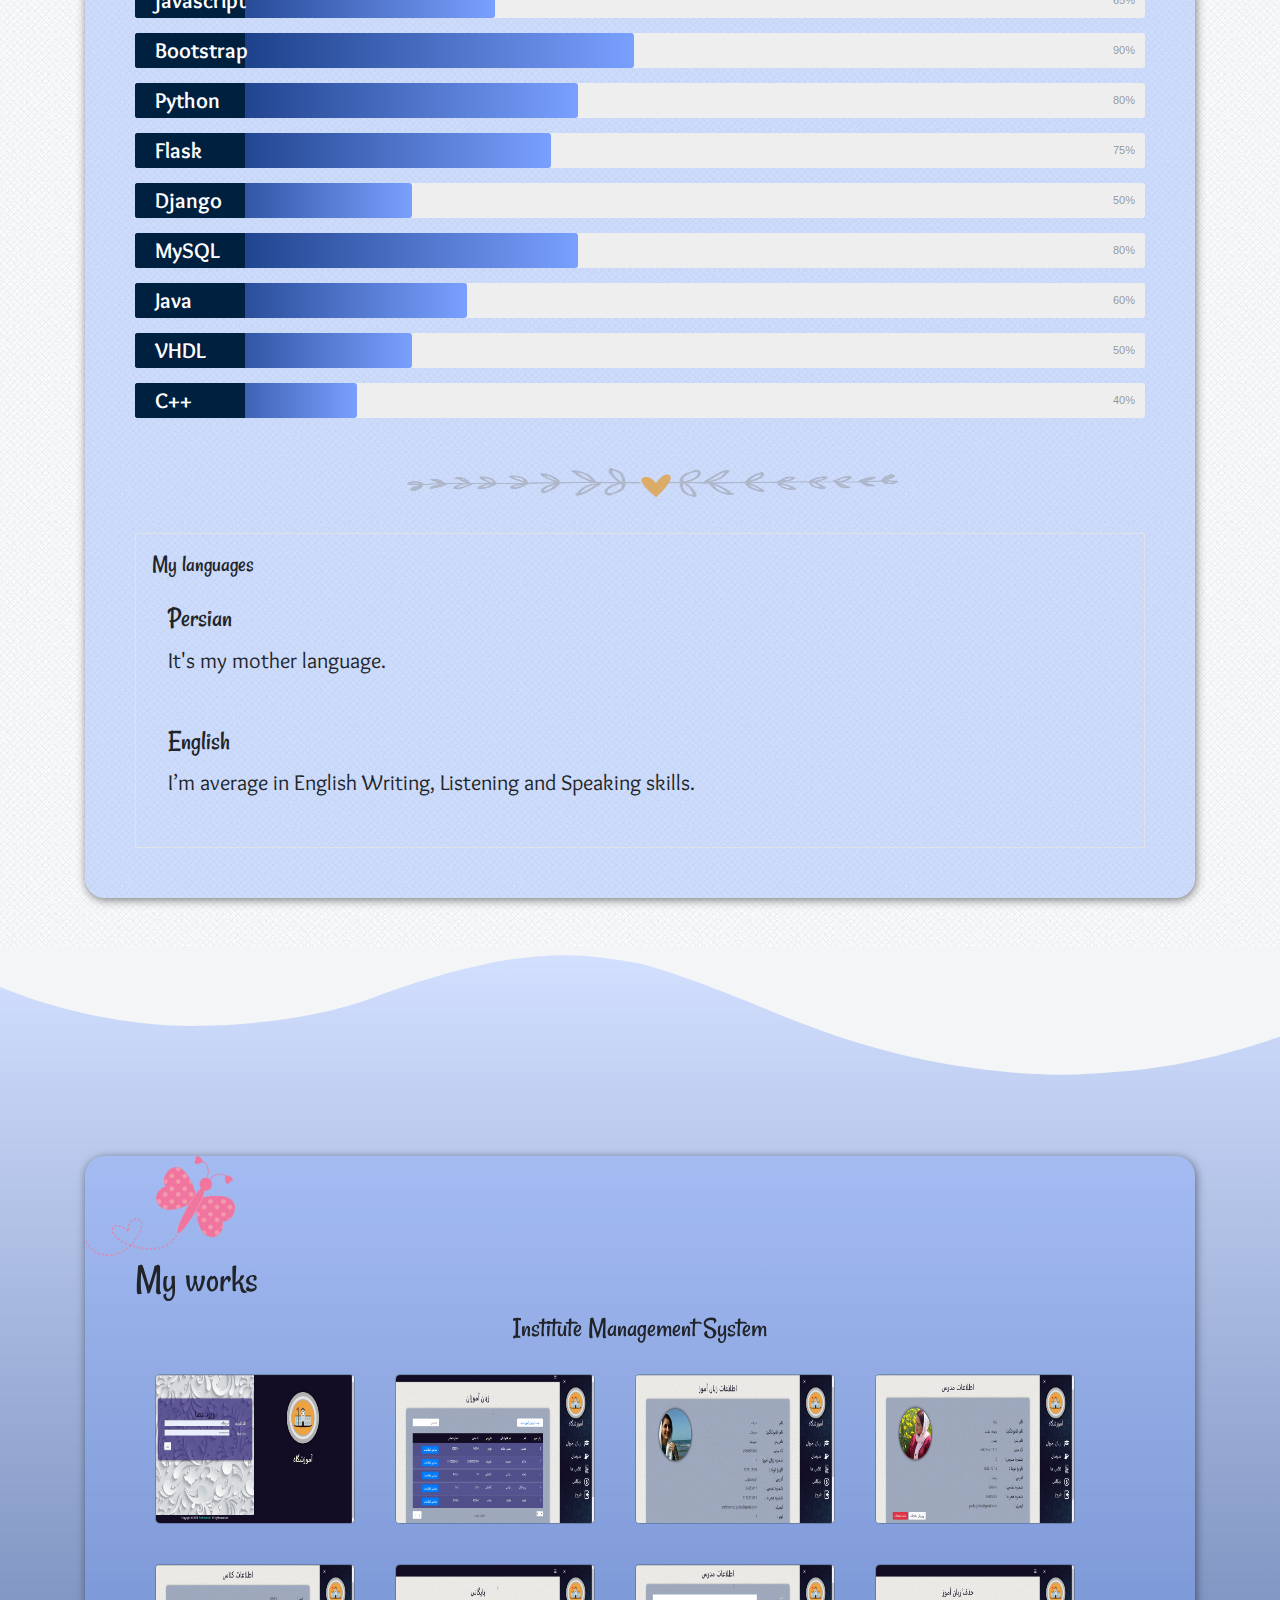
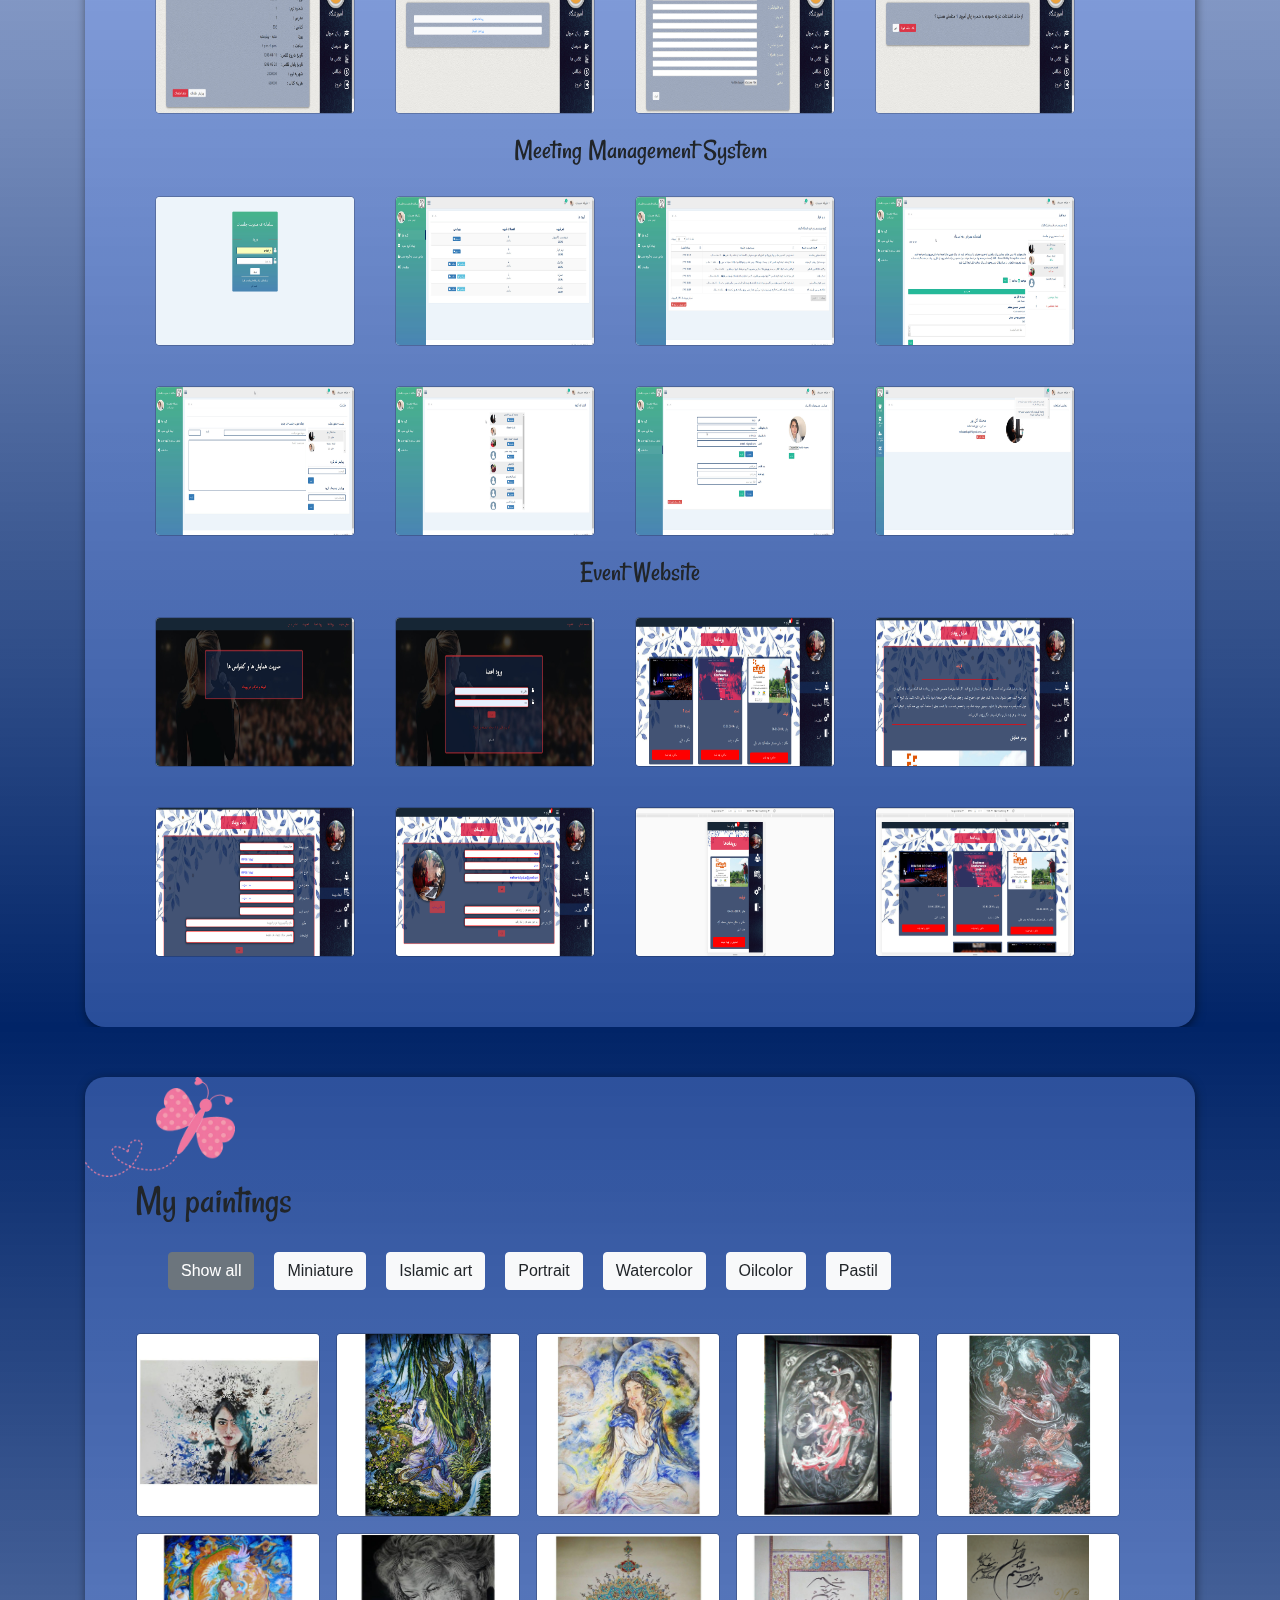
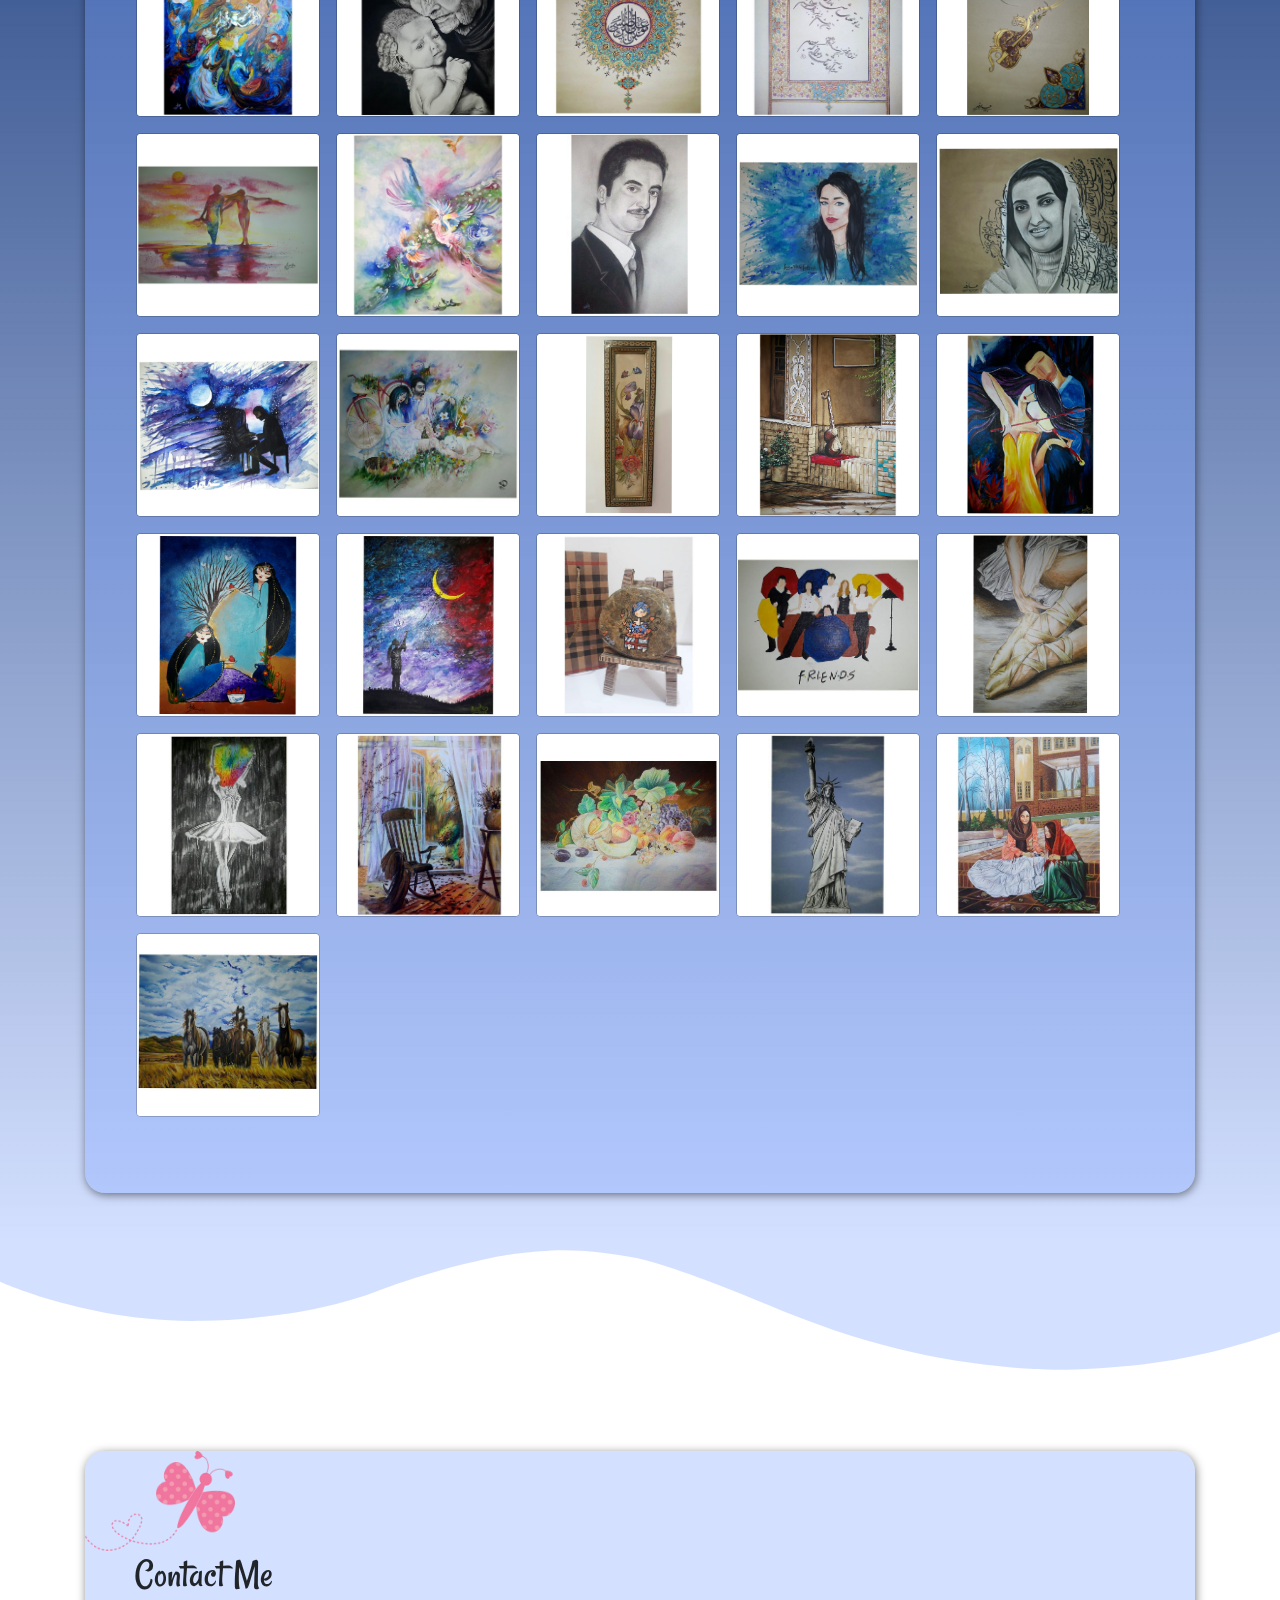
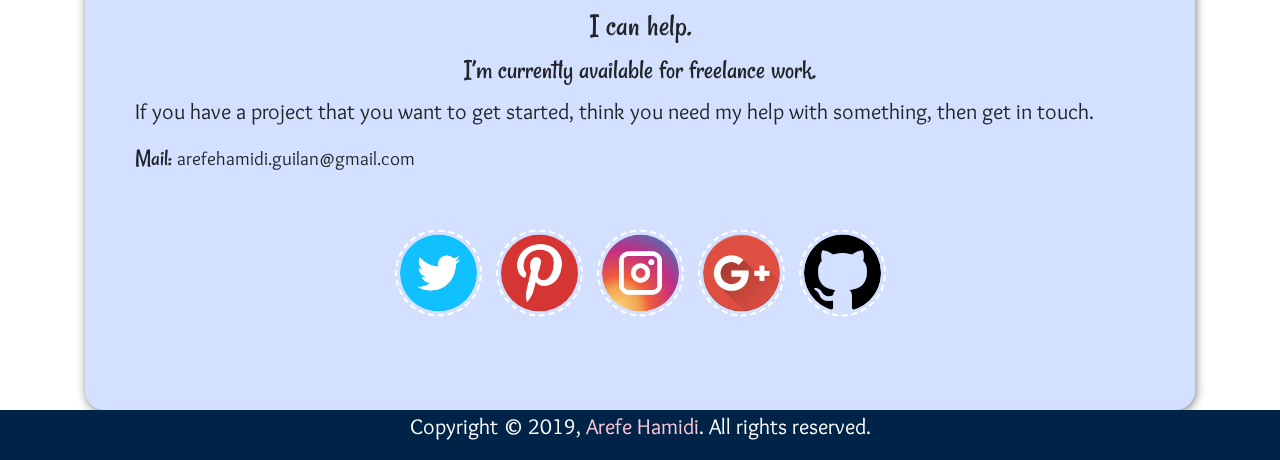
==== commit c1bffd1a: "first" ====
--- a/index.html
+++ b/index.html
@@ -1,656 +1,713 @@
-<!DOCTYPE html>
-<html>
-
-<head>
-    <meta charset="utf-8">
-    <meta name="viewport" content="width=device-width, initial-scale=1">
-    <title>Arefe Hamidi</title>
-    <link href="image/butterfly_PNG1040.png" rel="shotcut icon">
-    <link rel="stylesheet" href="https://maxcdn.bootstrapcdn.com/bootstrap/4.3.1/css/bootstrap.min.css">
-    <link rel="stylesheet" type="text/css" href="css/style.css">
-    <link rel="stylesheet" type="text/css" href="css/bootstrap/bootstrap-grid.css">
-    <link rel="stylesheet" type="text/css" href="css/bootstrap/bootstrap-grid.css.map">
-    <link rel="stylesheet" type="text/css" href="css/bootstrap/bootstrap-grid.min.css">
-    <link rel="stylesheet" type="text/css" href="css/bootstrap/bootstrap-grid.min.css.map">
-    <link rel="stylesheet" type="text/css" href="css/bootstrap/bootstrap-reboot.css">
-    <link rel="stylesheet" type="text/css" href="css/bootstrap/bootstrap-reboot.css.map">
-    <link rel="stylesheet" type="text/css" href="css/bootstrap/bootstrap-reboot.min.css">
-    <link rel="stylesheet" type="text/css" href="css/bootstrap/bootstrap-reboot.min.css.map">
-    <link rel="stylesheet" type="text/css" href="css/bootstrap/bootstrap.css">
-    <link rel="stylesheet" type="text/css" href="css/bootstrap/bootstrap.css.map">
-    <link rel="stylesheet" type="text/css" href="css/bootstrap/bootstrap.min.css">
-    <link rel="stylesheet" type="text/css" href="css/bootstrap/bootstrap.min.css.map">
-    <link href="https://fonts.googleapis.com/css?family=Parisienne|Merienda|Rancho|Overlock&display=swap"
-        rel="stylesheet">
-    <link rel="stylesheet" href="https://cdnjs.cloudflare.com/ajax/libs/font-awesome/4.7.0/css/font-awesome.min.css">
-    <script src="https://ajax.googleapis.com/ajax/libs/jquery/3.4.1/jquery.min.js"></script>
-    <script src="https://cdnjs.cloudflare.com/ajax/libs/popper.js/1.14.7/umd/popper.min.js"></script>
-    <script src="https://maxcdn.bootstrapcdn.com/bootstrap/4.3.1/js/bootstrap.min.js"></script>
-</head>
-
-<body>
-
-    <div class="topnav" id="myTopnav">
-        <a href="#home" class="active">Home</a>
-        <a href="#About">About</a>
-        <a href="#Skill">Skills</a>
-        <a href="#Work">Works</a>
-        <a href="#Paintings">Paintings</a>
-        <a href="#Contact">Contact</a>
-        <a href="javascript:void(0);" class="icon" onclick="myFunction()">
-            <i class="fa fa-bars"></i>
-        </a>
-    </div>
-
-    <div class="bg" id="home">
-        <div class="d-flex">
-            <div class="p-2  flex-fill">
-                <div class="bio">
-                    <img src="image/undraw_load_more_t79d.svg">
-                    <p class="name">I'm Arefe.</p>
-                    <p>A developer.</p>
-                </div>
-            </div>
-            <div class="p-2 flex-fill">
-                <div class="profile ">
-                    <div class="avatar">
-                        <img src="image/IMG_20190322_144633_857.jpg">
-                    </div>
-                </div>
-            </div>
-        </div>
-    </div>
-
-
-    <div class="containerbackground">
-        <div class="shape" data-negative="false">
-            <svg viewBox="0 0 1000 100" preserveAspectRatio="none">
-                <path class="elementor-shape-fill" opacity="0.33"
-                    d="M473,67.3c-203.9,88.3-263.1-34-320.3,0C66,119.1,0,59.7,0,59.7V0h1000v59.7 c0,0-62.1,26.1-94.9,29.3c-32.8,3.3-62.8-12.3-75.8-22.1C806,49.6,745.3,8.7,694.9,4.7S492.4,59,473,67.3z">
-                </path>
-                <path class="elementor-shape-fill" opacity="0.66"
-                    d="M734,67.3c-45.5,0-77.2-23.2-129.1-39.1c-28.6-8.7-150.3-10.1-254,39.1 s-91.7-34.4-149.2,0C115.7,118.3,0,39.8,0,39.8V0h1000v36.5c0,0-28.2-18.5-92.1-18.5C810.2,18.1,775.7,67.3,734,67.3z">
-                </path>
-                <path class="elementor-shape-fill"
-                    d="M766.1,28.9c-200-57.5-266,65.5-395.1,19.5C242,1.8,242,5.4,184.8,20.6C128,35.8,132.3,44.9,89.9,52.5C28.6,63.7,0,0,0,0 h1000c0,0-9.9,40.9-83.6,48.1S829.6,47,766.1,28.9z">
-                </path>
-            </svg>
-        </div>
-
-        <div class="container">
-
-            <div id="About" class="mybox">
-                <div class="butterfly"> <img src="image/31531-1-cute-butterflies-file.png"></div>
-                <h1>About me </h1>
-                <p>
-                    Hi!
-                </p>
-                <p>
-                    My name is Arefe Hamidi. I'm a developer and web designer. I was born in 1997, in Rasht, Guilan,
-                    Iran. I'm a student and study Computer Engineering (Software) at Guilan university. I have a passion
-                    for
-                    web design and love to create for web and mobile devices.
-                </p>
-                <p>
-                    I'm an admirer of nature and beauty, I love art and painting is my main hobby. I have always liked
-                    to listen to music because it helps me concentrate a lot better on what I'm doing.
-                    Also, music makes me feel relaxed even when I'm doing something serious.
-                </p>
-            </div>
-
-
-            <div id="Skill" class="mybox">
-                <div class="butterfly"> <img src="image/31531-1-cute-butterflies-file.png"></div>
-                <h1>My skills </h1>
-                <div class="skillbar clearfix " data-percent="100%">
-                    <div class="skillbar-title"><span>HTML5</span></div>
-                    <div class="skillbar-bar">
-                    </div>
-                    <div class="skill-bar-percent">100%</div>
-                </div> <!-- End Skill Bar -->
-
-                <div class="skillbar clearfix " data-percent="90%">
-                    <div class="skillbar-title"><span>CSS3</span></div>
-                    <div class="skillbar-bar">
-                    </div>
-                    <div class="skill-bar-percent">90%</div>
-                </div> <!-- End Skill Bar -->
-
-                <div class=" skillbar clearfix " data-percent="65%">
-                    <div class="skillbar-title"><span>javascript</span></div>
-                    <div class="skillbar-bar ">
-                    </div>
-                    <div class="skill-bar-percent">65%</div>
-                </div> <!-- End Skill Bar -->
-
-                <div class="skillbar clearfix " data-percent="90%">
-                    <div class="skillbar-title"><span>Bootstrap</span></div>
-                    <div class="skillbar-bar">
-                    </div>
-                    <div class="skill-bar-percent">90%</div>
-                </div> <!-- End Skill Bar -->
-
-                <div class="skillbar clearfix " data-percent="80%">
-                    <div class="skillbar-title"><span>Python</span></div>
-                    <div class="skillbar-bar">
-                    </div>
-                    <div class="skill-bar-percent">80%</div>
-                </div> <!-- End Skill Bar -->
-
-                <div class="skillbar clearfix " data-percent="75%">
-                    <div class="skillbar-title"><span>Flask</span></div>
-                    <div class="skillbar-bar">
-                    </div>
-                    <div class="skill-bar-percent">75%</div>
-                </div> <!-- End Skill Bar -->
-
-                <div class="skillbar clearfix " data-percent="50%">
-                    <div class="skillbar-title"><span>Django</span></div>
-                    <div class="skillbar-bar">
-                    </div>
-                    <div class="skill-bar-percent">50%</div>
-                </div> <!-- End Skill Bar -->
-
-                <div class="skillbar clearfix " data-percent="80%">
-                    <div class="skillbar-title"><span>MySQL</span></div>
-                    <div class="skillbar-bar">
-                    </div>
-                    <div class="skill-bar-percent">80%</div>
-                </div> <!-- End Skill Bar -->
-
-                <div class="skillbar clearfix " data-percent="60%">
-                    <div class="skillbar-title"><span>Java</span></div>
-                    <div class="skillbar-bar">
-                    </div>
-                    <div class="skill-bar-percent">60%</div>
-                </div> <!-- End Skill Bar -->
-
-                <div class="skillbar clearfix " data-percent="50%">
-                    <div class="skillbar-title"><span>VHDL</span></div>
-                    <div class="skillbar-bar">
-                    </div>
-                    <div class="skill-bar-percent">50%</div>
-                </div> <!-- End Skill Bar -->
-
-                <div class="skillbar clearfix " data-percent="40%">
-                    <div class="skillbar-title"><span>C++</span></div>
-                    <div class="skillbar-bar">
-                    </div>
-                    <div class="skill-bar-percent">40%</div>
-                </div> <!-- End Skill Bar -->
-
-                <div class="line"><img src="image/176426_horizontal-line-png.png"></div>
-
-                <div class="media border p-3">
-                    <div class="media-body">
-                        <h4>My languages</h4>
-                        <div class="media p-3">
-                            <div class="media-body">
-                                <h3>Persian </h3>
-                                <p>It's my mother language.</p>
-                            </div>
-                        </div>
-                        <div class="media p-3">
-                            <div class="media-body">
-                                <h3>English </h3>
-                                <p>I’m average in English Writing, Listening and Speaking skills.</p>
-                            </div>
-                        </div>
-                    </div>
-                </div>
-
-            </div>
-        </div>
-    </div>
-
-
-    <div class="bgimage"></div>
-
-    <div class="workbg">
-        <svg xmlns="http://www.w3.org/2000/svg" viewBox="0 0 1000 100" preserveAspectRatio="none"
-            style="fill: rgb(243, 245, 247)">
-            <path class="elementor-shape-fill1" d="M421.9,6.5c22.6-2.5,51.5,0.4,75.5,5.3c23.6,4.9,70.9,23.5,100.5,35.7c75.8,32.2,133.7,44.5,192.6,49.7
-            c23.6,2.1,48.7,3.5,103.4-2.5c54.7-6,106.2-25.6,106.2-25.6V0H0v30.3c0,0,72,32.6,158.4,30.5c39.2-0.7,92.8-6.7,134-22.4
-            c21.2-8.1,52.2-18.2,79.7-24.2C399.3,7.9,411.6,7.5,421.9,6.5z"></path>
-        </svg>
-
-        <div class="container">
-            <div id="Work" class="mybox">
-                <div class="butterfly"> <img src="image/31531-1-cute-butterflies-file.png"></div>
-                <h1>My works </h1>
-
-
-                <h3 style="text-align: center">Meeting Management System</h3>
-                <div class="d-flex flex-wrap">
-                    <div class="flex-item"><a href="#"><a target="_blank"
-                                href="image/work/MeetingManagementSystem/2018-11-06_23-29-13.jpg">
-                                <img src="image/work/MeetingManagementSystem/2018-11-06_23-29-13.jpg"
-                                    class="modal-content">
-                            </a>
-                    </div>
-                    <div class="flex-item"><a target="_blank"
-                            href="image/work/MeetingManagementSystem/2018-11-06_23-32-08.jpg">
-                            <img src="image/work/MeetingManagementSystem/2018-11-06_23-32-08.jpg"
-                                class=" modal-content">
-                        </a>
-                    </div>
-                    <div class="flex-item"><a href="#"><a target="_blank"
-                                href="image/work/MeetingManagementSystem/2018-11-06_23-33-33.jpg">
-                                <img src="image/work/MeetingManagementSystem/2018-11-06_23-33-33.jpg"
-                                    class="modal-content">
-                            </a>
-                    </div>
-                    <div class="flex-item"><a target="_blank"
-                            href="image/work/MeetingManagementSystem/2018-11-06_23-34-41.jpg">
-                            <img src="image/work/MeetingManagementSystem/2018-11-06_23-34-41.jpg"
-                                class=" modal-content">
-                        </a>
-                    </div>
-                    <div class="flex-item"><a href="#"><a target="_blank"
-                                href="image/work/MeetingManagementSystem/2018-11-06_23-35-20.jpg">
-                                <img src="image/work/MeetingManagementSystem/2018-11-06_23-35-20.jpg"
-                                    class="modal-content">
-                            </a>
-                    </div>
-                    <div class="flex-item"><a target="_blank"
-                            href="image/work/MeetingManagementSystem/2018-11-06_23-36-02.jpg">
-                            <img src="image/work/MeetingManagementSystem/2018-11-06_23-36-02.jpg"
-                                class=" modal-content">
-                        </a>
-                    </div>
-                    <div class="flex-item"><a href="#"><a target="_blank"
-                                href="image/work/MeetingManagementSystem/2018-11-06_23-36-57.jpg">
-                                <img src="image/work/MeetingManagementSystem/2018-11-06_23-36-57.jpg"
-                                    class="modal-content">
-                            </a>
-                    </div>
-                    <div class="flex-item"><a target="_blank"
-                            href="image/work/MeetingManagementSystem/2018-11-07_00-02-02.jpg">
-                            <img src="image/work/MeetingManagementSystem/2018-11-07_00-02-02.jpg"
-                                class=" modal-content">
-                        </a>
-                    </div>
-
-                </div>
-
-                <h3 style="text-align: center">Event Website</h3>
-                <div class="d-flex flex-wrap">
-                    <div class="flex-item"><a href="#"><a target="_blank"
-                                href="image/work/Event-Website/2019-07-15_17-41-32.jpg">
-                                <img src="image/work/Event-Website/2019-07-15_17-41-32.jpg" class="modal-content">
-                            </a>
-                    </div>
-                    <div class="flex-item"><a target="_blank" href="image/work/Event-Website/2019-07-15_17-42-50.jpg">
-                            <img src="image/work/Event-Website/2019-07-15_17-42-50.jpg" class=" modal-content">
-                        </a>
-                    </div>
-                    <div class="flex-item"><a href="#"><a target="_blank"
-                                href="image/work/Event-Website/2019-07-15_17-44-52.jpg">
-                                <img src="image/work/Event-Website/2019-07-15_17-44-52.jpg" class="modal-content">
-                            </a>
-                    </div>
-                    <div class="flex-item"><a target="_blank" href="image/work/Event-Website/2019-07-15_17-45-39.jpg">
-                            <img src="image/work/Event-Website/2019-07-15_17-45-39.jpg" class=" modal-content">
-                        </a>
-                    </div>
-                    <div class="flex-item"><a href="#"><a target="_blank"
-                                href="image/work/Event-Website/2019-07-15_17-46-28.jpg">
-                                <img src="image/work/Event-Website/2019-07-15_17-46-28.jpg" class="modal-content">
-                            </a>
-                    </div>
-                    <div class="flex-item"><a target="_blank" href="image/work/Event-Website/2019-07-15_17-46-49.jpg">
-                            <img src="image/work/Event-Website/2019-07-15_17-46-49.jpg" class=" modal-content">
-                        </a>
-                    </div>
-                    <div class="flex-item"><a href="#"><a target="_blank"
-                                href="image/work/Event-Website/2019-07-15_17-48-24.jpg">
-                                <img src="image/work/Event-Website/2019-07-15_17-48-24.jpg" class="modal-content">
-                            </a>
-                    </div>
-                    <div class="flex-item"><a target="_blank" href="image/work/Event-Website/2019-07-15_17-50-13.jpg">
-                            <img src="image/work/Event-Website/2019-07-15_17-50-13.jpg" class=" modal-content">
-                        </a>
-                    </div>
-
-                </div>
-
-            </div>
-        </div>
-    </div>
-
-    <div class="paintbg">
-        <div class="container" style=" padding-top: 50px;">
-            <div id="Paintings" class="mybox" style="margin-top: 0;">
-                <div class="butterfly"> <img src="image/31531-1-cute-butterflies-file.png"></div>
-                <h1>My paintings </h1>
-
-
-                <div class="main">
-                    <div id="myBtnContainer" class="btn d-flex flex-wrap">
-                        <button class="btn btn-secondary" onclick="filterSelection('all')"> Show all</button>
-                        <button class="btn btn-light" onclick="filterSelection('Miniature')"> Miniature</button>
-                        <button class="btn btn-light" onclick="filterSelection('Islamicart')"> Islamic art</button>
-                        <button class="btn btn-light" onclick="filterSelection('Portrait')"> Portrait</button>
-                        <button class="btn btn-light" onclick="filterSelection('watercolor')"> Watercolor</button>
-                        <button class="btn btn-light" onclick="filterSelection('Oil')"> Oilcolor</button>
-                        <button class="btn btn-light" onclick="filterSelection('Pastil')"> Pastil</button>
-                    </div>
-
-                    <!-- Portraitfolio Gallery Grid -->
-
-                    <div class="row" class="d-flex flex-wrap ">
-
-                        <div class="column Portrait">
-                            <div class="content">
-                                <a target="_blank" href="image/art/photo_2018-11-06_03-01-13.jpg">
-                                    <img src="image/art/photo_2018-11-06_03-01-13.jpg" class="modal-content">
-                                </a>
-                            </div>
-                        </div>
-
-                        <div class="column Miniature">
-                            <div class="content">
-                                <a target="_blank" href="image/art/photo_۲۰۱۸-۱۱-۰۵_۲۰-۴۱-۲۷.jpg">
-                                    <img src="image/art/photo_۲۰۱۸-۱۱-۰۵_۲۰-۴۱-۲۷.jpg" class="modal-content">
-                                </a>
-                            </div>
-                        </div>
-
-
-                        <div class="column Miniature">
-                            <div class="content">
-                                <a target="_blank" href="image/art/SquareQuick_201882715144581.jpg">
-                                    <img src="image/art/SquareQuick_201882715144581.jpg" class="modal-content">
-                                </a>
-                            </div>
-                        </div>
-
-                        <div class="column Miniature">
-                            <div class="content">
-                                <a target="_blank" href="image/art/photo_2018-11-06_02-57-04.jpg">
-                                    <img src="image/art/photo_2018-11-06_02-57-04.jpg" class="modal-content">
-                                </a>
-                            </div>
-                        </div>
-
-                        <div class="column Miniature">
-                            <div class="content">
-                                <a target="_blank" href="image/art/SquareQuick_201882804531861.jpg">
-                                    <img src="image/art/SquareQuick_201882804531861.jpg" class="modal-content">
-                                </a>
-                            </div>
-                        </div>
-
-
-                        <div class="column Portrait">
-                            <div class="content">
-                                <a target="_blank" href="image/art/photo_۲۰۱۸-۱۱-۰۵_۲۰-۴۱-۵۰.jpg">
-                                    <img src="image/art/photo_۲۰۱۸-۱۱-۰۵_۲۰-۴۱-۵۰.jpg" class="modal-content">
-                                </a>
-                            </div>
-                        </div>
-
-
-                        <div class="column Islamicart">
-                            <div class="content">
-                                <a target="_blank" href="image/art/photo_۲۰۱۸-۱۱-۰۵_۲۰-۴۱-۴۲.jpg">
-                                    <img src="image/art/photo_۲۰۱۸-۱۱-۰۵_۲۰-۴۱-۴۲.jpg" class="modal-content">
-                                </a>
-                            </div>
-                        </div>
-
-                        <div class="column Islamicart">
-                            <div class="content">
-                                <a target="_blank" href="image/art/photo_۲۰۱۸-۱۱-۰۵_۲۰-۴۱-۳۴.jpg">
-                                    <img src="image/art/photo_۲۰۱۸-۱۱-۰۵_۲۰-۴۱-۳۴.jpg" class="modal-content">
-                                </a>
-                            </div>
-                        </div>
-
-
-                        <div class="column Islamicart">
-                            <div class="content">
-                                <a target="_blank" href="image/art/SquareQuick_2018729161341276.jpg">
-                                    <img src="image/art/SquareQuick_2018729161341276.jpg" class="modal-content">
-                                </a>
-                            </div>
-                        </div>
-
-
-                        <div class="column watercolor">
-                            <div class="content">
-                                <a target="_blank" href="image/art/SquareQuick_20188615552397.jpg">
-                                    <img src="image/art/SquareQuick_20188615552397.jpg" class="modal-content">
-                                </a>
-                            </div>
-                        </div>
-
-                        <div class="column watercolor">
-                            <div class="content">
-                                <a target="_blank" href="image/art/SquareQuick_201882716155157.jpg">
-                                    <img src="image/art/SquareQuick_201882716155157.jpg" class="modal-content">
-                                </a>
-                            </div>
-                        </div>
-
-                        <div class="column Portrait">
-                            <div class="content">
-                                <a target="_blank" href="image/art/photo_۲۰۱۸-۱۱-۰۶_۰۲-۵۳-۱۲.jpg">
-                                    <img src="image/art/photo_۲۰۱۸-۱۱-۰۶_۰۲-۵۳-۱۲.jpg" class="modal-content">
-                                </a>
-                            </div>
-                        </div>
-
-                        <div class="column Portrait">
-                            <div class="content">
-                                <a target="_blank" href="image/art/IMG_20180214_232614_137.jpg">
-                                    <img src="image/art/IMG_20180214_232614_137.jpg" class="modal-content">
-                                </a>
-                            </div>
-                        </div>
-
-                        <div class="column Portrait">
-                            <div class="content">
-                                <a target="_blank" href="image/art/IMG_20180110_133806_234.jpg">
-                                    <img src="image/art/IMG_20180110_133806_234.jpg" class="modal-content">
-                                </a>
-                            </div>
-                        </div>
-
-
-
-                        <div class="column watercolor">
-                            <div class="content">
-                                <a target="_blank" href="image/art/IMG_20171215_121727_529.jpg">
-                                    <img src="image/art/IMG_20171215_121727_529.jpg" class="modal-content">
-                                </a>
-                            </div>
-                        </div>
-
-                        <div class="column watercolor">
-                            <div class="content">
-                                <a target="_blank" href="image/art/photo_۲۰۱۸-۱۱-۰۶_۰۲-۵۱-۴۰.jpg">
-                                    <img src="image/art/photo_۲۰۱۸-۱۱-۰۶_۰۲-۵۱-۴۰.jpg" class="modal-content">
-                                </a>
-                            </div>
-                        </div>
-
-                        <div class="column watercolor">
-                            <div class="content">
-                                <a target="_blank" href="image/art/1498585111152.jpg">
-                                    <img src="image/art/1498585111152.jpg" class="modal-content">
-                                </a>
-                            </div>
-                        </div>
-
-
-                        <div class="column watercolor">
-                            <div class="content">
-                                <a target="_blank" href="image/art/IMG_20161208_215314.jpg">
-                                    <img src="image/art/IMG_20161208_215314.jpg" class="modal-content">
-                                </a>
-                            </div>
-                        </div>
-
-                        <div class="column Oil">
-                            <div class="content">
-                                <a target="_blank" href="image/art/IMG_20180224_114158_661.jpg">
-                                    <img src="image/art/IMG_20180224_114158_661.jpg" class="modal-content">
-                                </a>
-                            </div>
-                        </div>
-
-
-                        <div class="column Oil">
-                            <div class="content">
-                                <a target="_blank" href="image/art/IMG_20171221_201511_234.jpg">
-                                    <img src="image/art/IMG_20171221_201511_234.jpg" class="modal-content">
-                                </a>
-                            </div>
-                        </div>
-
-                        <div class="column Oil">
-                            <div class="content">
-                                <a target="_blank" href="image/art/IMG_20180901_024107_433.jpg">
-                                    <img src="image/art/IMG_20180901_024107_433.jpg" class="modal-content">
-                                </a>
-                            </div>
-                        </div>
-
-                        <div class="column Oil">
-                            <div class="content">
-                                <a target="_blank" href="image/art/photo_۲۰۱۸-۱۱-۰۵_۲۰-۴۱-۴۸.jpg">
-                                    <img src="image/art/photo_۲۰۱۸-۱۱-۰۵_۲۰-۴۱-۴۸.jpg" class="modal-content">
-                                </a>
-                            </div>
-                        </div>
-
-                        <div class="column Oil">
-                            <div class="content">
-                                <a target="_blank" href="image/art/photo_۲۰۱۸-۱۱-۰۵_۲۰-۴۱-۵۱.jpg">
-                                    <img src="image/art/photo_۲۰۱۸-۱۱-۰۵_۲۰-۴۱-۵۱.jpg" class="modal-content">
-                                </a>
-                            </div>
-                        </div>
-
-                        <div class="column Pastil">
-                            <div class="content">
-                                <a target="_blank" href="image/art/IMG_20180331_011007_940.jpg">
-                                    <img src="image/art/IMG_20180331_011007_940.jpg" class="modal-content">
-                                </a>
-                            </div>
-                        </div>
-
-                        <div class="column Pastil">
-                            <div class="content">
-                                <a target="_blank" href="image/art/photo_۲۰۱۸-۱۱-۰۵_۲۰-۴۱-۴۶.jpg">
-                                    <img src="image/art/photo_۲۰۱۸-۱۱-۰۵_۲۰-۴۱-۴۶.jpg" class="modal-content">
-                                </a>
-                            </div>
-                        </div>
-
-                        <div class="column Pastil">
-                            <div class="content">
-                                <a target="_blank" href="image/art/photo_۲۰۱۸-۱۱-۰۵_۲۰-۴۱-۳۰.jpg">
-                                    <img src="image/art/photo_۲۰۱۸-۱۱-۰۵_۲۰-۴۱-۳۰.jpg" class="modal-content">
-                                </a>
-                            </div>
-                        </div>
-
-                        <div class="column Pastil">
-                            <div class="content">
-                                <a target="_blank" href="image/art/photo_۲۰۱۸-۱۱-۰۶_۰۲-۵۳-۱۰.jpg">
-                                    <img src="image/art/photo_۲۰۱۸-۱۱-۰۶_۰۲-۵۳-۱۰.jpg" class="modal-content">
-                                </a>
-                            </div>
-                        </div>
-
-                        <div class="column Pastil">
-                            <div class="content">
-                                <a target="_blank" href="image/art/photo_۲۰۱۸-۱۱-۰۵_۲۰-۴۱-۴۴.jpg">
-                                    <img src="image/art/photo_۲۰۱۸-۱۱-۰۵_۲۰-۴۱-۴۴.jpg" class="modal-content">
-                                </a>
-                            </div>
-                        </div>
-
-                        <div class="column Oil">
-                            <div class="content">
-                                <a target="_blank" href="image/art/photo_۲۰۱۸-۱۱-۰۵_۲۰-۴۱-۲۲.jpg">
-                                    <img src="image/art/photo_۲۰۱۸-۱۱-۰۵_۲۰-۴۱-۲۲.jpg" class="modal-content">
-                                </a>
-                            </div>
-                        </div>
-
-                        <div class="column Oil">
-                            <div class="content">
-                                <a target="_blank" href="image/art/photo_۲۰۱۸-۱۱-۰۵_۲۰-۴۱-۱۶.jpg">
-                                    <img src="image/art/photo_۲۰۱۸-۱۱-۰۵_۲۰-۴۱-۱۶.jpg" class="modal-content">
-                                </a>
-                            </div>
-                        </div>
-
-                    </div>
-
-                    <!-- END MAIN -->
-                </div>
-
-            </div>
-        </div>
-    </div>
-
-
-    <svg xmlns="http://www.w3.org/2000/svg" viewBox="0 0 1000 100" preserveAspectRatio="none"
-        style="fill: 	rgb(122, 160, 255, 0.33)">
-        <path class="elementor-shape-fill1" d="M421.9,6.5c22.6-2.5,51.5,0.4,75.5,5.3c23.6,4.9,70.9,23.5,100.5,35.7c75.8,32.2,133.7,44.5,192.6,49.7
-        c23.6,2.1,48.7,3.5,103.4-2.5c54.7-6,106.2-25.6,106.2-25.6V0H0v30.3c0,0,72,32.6,158.4,30.5c39.2-0.7,92.8-6.7,134-22.4
-        c21.2-8.1,52.2-18.2,79.7-24.2C399.3,7.9,411.6,7.5,421.9,6.5z"></path>
-    </svg>
-
-
-    <div class="container">
-        <div id="Contact" class="mybox">
-            <div class="butterfly"> <img src="image/31531-1-cute-butterflies-file.png"></div>
-            <h1>Contact Me </h1>
-            <h2 style="text-align: center">I can help.</h2>
-            <h3 style="text-align: center">I’m currently available for freelance work.</h3>
-            <p>If you have a project that you want to get started, think you need my help with something, then get in
-                touch.</p>
-
-            <h4>Mail: <small>arefehamidi.guilan@gmail.com</small></h4>
-            <div class="social">
-                <a href="https://twitter.com/arefe_hamidi?s=09" class="link" target="_parent"><img
-                        src="image/Twitterbird.png"></a>
-                <a href="https://www.pinterest.com/arefehamidi/" class="link" target="_parent"><img
-                        src="image/pinterest-icon.png"></a>
-                <a href="https://www.instagram.com/arefe.hamidi/" class="link" target="_parent"><img
-                        src="image/1491580635-yumminkysocialmedia26_83102.png"></a>
-                <a href="https://plus.google.com/108422577124964903691" class="link" target="_parent"><img
-                        src="image/2000px-Google+_icon.svg.png"></a>
-                <a href="https://github.com/Arefee" class="link" target="_parent"><img src="image/git.png"></a>
-            </div>
-
-        </div>
-    </div>
-
-
-    <button onclick="topFunction()" data-toggle="tooltip" data-placement="top" id="myBtn" title="Go to top"><img
-            src="image/house-top-icon-12.png"></button>
-    <footer>
-        <p>Copyright © 2019, <a href="https://github.com/Arefee" data-toggle="tooltip" data-placement="top"
-                title="My Github">Arefe Hamidi</a>. All rights reserved.</p>
-    </footer>
-
-
-    <script type="text/javascript" src="js/navbar.js"></script>
-    <script type="text/javascript" src="js/toolpit.js"></script>
-    <script type="text/javascript" src="js/skillbar.js"></script>
-    <script type="text/javascript" src="js/album.js"></script>
-    <script type="text/javascript" src="js/modal.js"></script>
-    <script type="text/javascript" src="js/filterimg.js"></script>
-    <script type="text/javascript" src="js/gallery.js"></script>
-    <script type="text/javascript" src="js/top.js"></script>
-
-
-</body>
-
-</html>
+<!DOCTYPE html>
+<html>
+
+<head>
+    <meta charset="utf-8">
+    <title>Arefe Hamidi</title>
+    <link href="image/butterfly_PNG1040.png" rel="shotcut icon">
+    <link rel="stylesheet" href="https://maxcdn.bootstrapcdn.com/bootstrap/4.3.1/css/bootstrap.min.css">
+    <link rel="stylesheet" type="text/css" href="css/style.css">
+    <link rel="stylesheet" type="text/css" href="css/bootstrap/bootstrap-grid.css">
+    <link rel="stylesheet" type="text/css" href="css/bootstrap/bootstrap-grid.css.map">
+    <link rel="stylesheet" type="text/css" href="css/bootstrap/bootstrap-grid.min.css">
+    <link rel="stylesheet" type="text/css" href="css/bootstrap/bootstrap-grid.min.css.map">
+    <link rel="stylesheet" type="text/css" href="css/bootstrap/bootstrap-reboot.css">
+    <link rel="stylesheet" type="text/css" href="css/bootstrap/bootstrap-reboot.css.map">
+    <link rel="stylesheet" type="text/css" href="css/bootstrap/bootstrap-reboot.min.css">
+    <link rel="stylesheet" type="text/css" href="css/bootstrap/bootstrap-reboot.min.css.map">
+    <link rel="stylesheet" type="text/css" href="css/bootstrap/bootstrap.css">
+    <link rel="stylesheet" type="text/css" href="css/bootstrap/bootstrap.css.map">
+    <link rel="stylesheet" type="text/css" href="css/bootstrap/bootstrap.min.css">
+    <link rel="stylesheet" type="text/css" href="css/bootstrap/bootstrap.min.css.map">
+    <link href="https://fonts.googleapis.com/css?family=Parisienne|Merienda|Rancho|Overlock&display=swap"
+        rel="stylesheet">
+    <link rel="stylesheet" href="https://cdnjs.cloudflare.com/ajax/libs/font-awesome/4.7.0/css/font-awesome.min.css">
+    <script src="https://ajax.googleapis.com/ajax/libs/jquery/3.4.1/jquery.min.js"></script>
+    <script src="https://cdnjs.cloudflare.com/ajax/libs/popper.js/1.14.7/umd/popper.min.js"></script>
+    <script src="https://maxcdn.bootstrapcdn.com/bootstrap/4.3.1/js/bootstrap.min.js"></script>
+</head>
+
+<body>
+
+    <div class="topnav" id="myTopnav">
+        <a href="#home" class="active">Home</a>
+        <a href="#About">About</a>
+        <a href="#Skill">Skills</a>
+        <a href="#Work">Works</a>
+        <a href="#Paintings">Paintings</a>
+        <a href="#Contact">Contact</a>
+        <a href="javascript:void(0);" class="icon" onclick="myFunction()">
+            <i class="fa fa-bars"></i>
+        </a>
+    </div>
+
+    <div class="bg" id="home">
+        <div class="d-flex">
+            <div class="p-2  flex-fill">
+                <div class="bio">
+                    <img src="image/undraw_load_more_t79d.svg">
+                    <p class="name">I'm Arefe.</p>
+                    <p>A developer.</p>
+                </div>
+            </div>
+            <div class="p-2 flex-fill">
+                <div class="profile ">
+                    <div class="avatar">
+                        <img src="image/IMG_20190322_144633_857.jpg">
+                    </div>
+                </div>
+            </div>
+        </div>
+    </div>
+
+
+    <div class="containerbackground">
+        <div class="shape" data-negative="false">
+            <svg viewBox="0 0 1000 100" preserveAspectRatio="none">
+                <path class="elementor-shape-fill" opacity="0.33"
+                    d="M473,67.3c-203.9,88.3-263.1-34-320.3,0C66,119.1,0,59.7,0,59.7V0h1000v59.7 c0,0-62.1,26.1-94.9,29.3c-32.8,3.3-62.8-12.3-75.8-22.1C806,49.6,745.3,8.7,694.9,4.7S492.4,59,473,67.3z">
+                </path>
+                <path class="elementor-shape-fill" opacity="0.66"
+                    d="M734,67.3c-45.5,0-77.2-23.2-129.1-39.1c-28.6-8.7-150.3-10.1-254,39.1 s-91.7-34.4-149.2,0C115.7,118.3,0,39.8,0,39.8V0h1000v36.5c0,0-28.2-18.5-92.1-18.5C810.2,18.1,775.7,67.3,734,67.3z">
+                </path>
+                <path class="elementor-shape-fill"
+                    d="M766.1,28.9c-200-57.5-266,65.5-395.1,19.5C242,1.8,242,5.4,184.8,20.6C128,35.8,132.3,44.9,89.9,52.5C28.6,63.7,0,0,0,0 h1000c0,0-9.9,40.9-83.6,48.1S829.6,47,766.1,28.9z">
+                </path>
+            </svg>
+        </div>
+
+        <div class="container">
+
+            <div id="About" class="mybox">
+                <div class="butterfly"> <img src="image/31531-1-cute-butterflies-file.png"></div>
+                <h1>About me </h1>
+                <p>
+                    Hi!
+                </p>
+                <p>
+                    My name is Arefe Hamidi. I'm a developer and web designer. I was born in 1997, in Rasht, Guilan,
+                    Iran. I'm a student and study Computer Engineering (Software) at Guilan university. I have a passion
+                    for
+                    web design and love to create for web and mobile devices.
+                </p>
+                <p>
+                    I'm an admirer of nature and beauty, I love art and painting is my main hobby. I have always liked
+                    to listen to music because it helps me concentrate a lot better on what I'm doing.
+                    Also, music makes me feel relaxed even when I'm doing somethind serious.
+                </p>
+            </div>
+
+
+            <div id="Skill" class="mybox">
+                <div class="butterfly"> <img src="image/31531-1-cute-butterflies-file.png"></div>
+                <h1>My skills </h1>
+                <div class="skillbar clearfix " data-percent="100%">
+                    <div class="skillbar-title"><span>HTML5</span></div>
+                    <div class="skillbar-bar">
+                    </div>
+                    <div class="skill-bar-percent">100%</div>
+                </div> <!-- End Skill Bar -->
+
+                <div class="skillbar clearfix " data-percent="90%">
+                    <div class="skillbar-title"><span>CSS3</span></div>
+                    <div class="skillbar-bar">
+                    </div>
+                    <div class="skill-bar-percent">90%</div>
+                </div> <!-- End Skill Bar -->
+
+                <div class=" skillbar clearfix " data-percent="65%">
+                    <div class="skillbar-title"><span>javascript</span></div>
+                    <div class="skillbar-bar ">
+                    </div>
+                    <div class="skill-bar-percent">65%</div>
+                </div> <!-- End Skill Bar -->
+
+                <div class="skillbar clearfix " data-percent="90%">
+                    <div class="skillbar-title"><span>Bootstrap</span></div>
+                    <div class="skillbar-bar">
+                    </div>
+                    <div class="skill-bar-percent">90%</div>
+                </div> <!-- End Skill Bar -->
+
+                <div class="skillbar clearfix " data-percent="80%">
+                    <div class="skillbar-title"><span>Python</span></div>
+                    <div class="skillbar-bar">
+                    </div>
+                    <div class="skill-bar-percent">80%</div>
+                </div> <!-- End Skill Bar -->
+
+                <div class="skillbar clearfix " data-percent="75%">
+                    <div class="skillbar-title"><span>Flask</span></div>
+                    <div class="skillbar-bar">
+                    </div>
+                    <div class="skill-bar-percent">75%</div>
+                </div> <!-- End Skill Bar -->
+
+                <div class="skillbar clearfix " data-percent="50%">
+                    <div class="skillbar-title"><span>Django</span></div>
+                    <div class="skillbar-bar">
+                    </div>
+                    <div class="skill-bar-percent">50%</div>
+                </div> <!-- End Skill Bar -->
+
+                <div class="skillbar clearfix " data-percent="80%">
+                    <div class="skillbar-title"><span>MySQL</span></div>
+                    <div class="skillbar-bar">
+                    </div>
+                    <div class="skill-bar-percent">80%</div>
+                </div> <!-- End Skill Bar -->
+
+                <div class="skillbar clearfix " data-percent="60%">
+                    <div class="skillbar-title"><span>Java</span></div>
+                    <div class="skillbar-bar">
+                    </div>
+                    <div class="skill-bar-percent">60%</div>
+                </div> <!-- End Skill Bar -->
+
+                <div class="skillbar clearfix " data-percent="50%">
+                    <div class="skillbar-title"><span>VHDL</span></div>
+                    <div class="skillbar-bar">
+                    </div>
+                    <div class="skill-bar-percent">50%</div>
+                </div> <!-- End Skill Bar -->
+
+                <div class="skillbar clearfix " data-percent="40%">
+                    <div class="skillbar-title"><span>C++</span></div>
+                    <div class="skillbar-bar">
+                    </div>
+                    <div class="skill-bar-percent">40%</div>
+                </div> <!-- End Skill Bar -->
+
+                <div class="line"><img src="image/176426_horizontal-line-png.png"></div>
+
+                <div class="media border p-3">
+                    <div class="media-body">
+                        <h4>My languages</h4>
+                        <div class="media p-3">
+                            <div class="media-body">
+                                <h3>Persian </h3>
+                                <p>It's my mother language.</p>
+                            </div>
+                        </div>
+                        <div class="media p-3">
+                            <div class="media-body">
+                                <h3>English </h3>
+                                <p>I’m average in English Writing, Listening and Speaking skills.</p>
+                            </div>
+                        </div>
+                    </div>
+                </div>
+
+            </div>
+        </div>
+    </div>
+
+
+    <div class="bgimage"></div>
+
+    <div class="workbg">
+        <svg xmlns="http://www.w3.org/2000/svg" viewBox="0 0 1000 100" preserveAspectRatio="none"
+            style="fill: rgb(243, 245, 247)">
+            <path class="elementor-shape-fill1" d="M421.9,6.5c22.6-2.5,51.5,0.4,75.5,5.3c23.6,4.9,70.9,23.5,100.5,35.7c75.8,32.2,133.7,44.5,192.6,49.7
+            c23.6,2.1,48.7,3.5,103.4-2.5c54.7-6,106.2-25.6,106.2-25.6V0H0v30.3c0,0,72,32.6,158.4,30.5c39.2-0.7,92.8-6.7,134-22.4
+            c21.2-8.1,52.2-18.2,79.7-24.2C399.3,7.9,411.6,7.5,421.9,6.5z"></path>
+        </svg>
+
+        <div class="container">
+            <div id="Work" class="mybox">
+                <div class="butterfly"> <img src="image/31531-1-cute-butterflies-file.png"></div>
+                <h1>My works </h1>
+
+                <h3 style="text-align: center">Institute Management System</h3>
+                <div class="d-flex flex-wrap">
+                    <div class="flex-item"><a href="#"><a target="_blank"
+                                href="image/work/InstituteManagementSystem/2019-08-04_14-12-26.jpg">
+                                <img src="image/work/InstituteManagementSystem/2019-08-04_14-12-26.jpg"
+                                    class="modal-content">
+                            </a>
+                    </div>
+                    <div class="flex-item"><a href="#"><a target="_blank"
+                                href="image/work/InstituteManagementSystem/2019-08-04_13-20-09.jpg">
+                                <img src="image/work/InstituteManagementSystem/2019-08-04_13-20-09.jpg"
+                                    class="modal-content">
+                            </a>
+                    </div>
+                    <div class="flex-item"><a href="#"><a target="_blank"
+                                href="image/work/InstituteManagementSystem/2019-08-04_13-25-11.jpg">
+                                <img src="image/work/InstituteManagementSystem/2019-08-04_13-25-11.jpg"
+                                    class="modal-content">
+                            </a>
+                    </div>
+                    <div class="flex-item"><a href="#"><a target="_blank"
+                                href="image/work/InstituteManagementSystem/2019-08-04_13-24-25.jpg">
+                                <img src="image/work/InstituteManagementSystem/2019-08-04_13-24-25.jpg"
+                                    class="modal-content">
+                            </a>
+                    </div>
+                    <div class="flex-item"><a href="#"><a target="_blank"
+                                href="image/work/InstituteManagementSystem/2019-08-04_13-34-43.jpg">
+                                <img src="image/work/InstituteManagementSystem/2019-08-04_13-34-43.jpg"
+                                    class="modal-content">
+                            </a>
+                    </div>
+                    <div class="flex-item"><a href="#"><a target="_blank"
+                                href="image/work/InstituteManagementSystem/2019-08-04_14-09-18.jpg">
+                                <img src="image/work/InstituteManagementSystem/2019-08-04_14-09-18.jpg"
+                                    class="modal-content">
+                            </a>
+                    </div>
+                    <div class="flex-item"><a href="#"><a target="_blank"
+                                href="image/work/InstituteManagementSystem/2019-08-04_14-23-17.jpg">
+                                <img src="image/work/InstituteManagementSystem/2019-08-04_14-23-17.jpg"
+                                    class="modal-content">
+                            </a>
+                    </div>
+                    <div class="flex-item"><a href="#"><a target="_blank"
+                                href="image/work/InstituteManagementSystem/2019-08-04_14-24-03.jpg">
+                                <img src="image/work/InstituteManagementSystem/2019-08-04_14-24-03.jpg"
+                                    class="modal-content">
+                            </a>
+                    </div>
+                </div>
+                <h3 style="text-align: center">Meeting Management System</h3>
+                <div class="d-flex flex-wrap">
+                    <div class="flex-item"><a href="#"><a target="_blank"
+                                href="image/work/MeetingManagementSystem/2018-11-06_23-29-13.jpg">
+                                <img src="image/work/MeetingManagementSystem/2018-11-06_23-29-13.jpg"
+                                    class="modal-content">
+                            </a>
+                    </div>
+                    <div class="flex-item"><a target="_blank"
+                            href="image/work/MeetingManagementSystem/2018-11-06_23-32-08.jpg">
+                            <img src="image/work/MeetingManagementSystem/2018-11-06_23-32-08.jpg"
+                                class=" modal-content">
+                        </a>
+                    </div>
+                    <div class="flex-item"><a href="#"><a target="_blank"
+                                href="image/work/MeetingManagementSystem/2018-11-06_23-33-33.jpg">
+                                <img src="image/work/MeetingManagementSystem/2018-11-06_23-33-33.jpg"
+                                    class="modal-content">
+                            </a>
+                    </div>
+                    <div class="flex-item"><a target="_blank"
+                            href="image/work/MeetingManagementSystem/2018-11-06_23-34-41.jpg">
+                            <img src="image/work/MeetingManagementSystem/2018-11-06_23-34-41.jpg"
+                                class=" modal-content">
+                        </a>
+                    </div>
+                    <div class="flex-item"><a href="#"><a target="_blank"
+                                href="image/work/MeetingManagementSystem/2018-11-06_23-35-20.jpg">
+                                <img src="image/work/MeetingManagementSystem/2018-11-06_23-35-20.jpg"
+                                    class="modal-content">
+                            </a>
+                    </div>
+                    <div class="flex-item"><a target="_blank"
+                            href="image/work/MeetingManagementSystem/2018-11-06_23-36-02.jpg">
+                            <img src="image/work/MeetingManagementSystem/2018-11-06_23-36-02.jpg"
+                                class=" modal-content">
+                        </a>
+                    </div>
+                    <div class="flex-item"><a href="#"><a target="_blank"
+                                href="image/work/MeetingManagementSystem/2018-11-06_23-36-57.jpg">
+                                <img src="image/work/MeetingManagementSystem/2018-11-06_23-36-57.jpg"
+                                    class="modal-content">
+                            </a>
+                    </div>
+                    <div class="flex-item"><a target="_blank"
+                            href="image/work/MeetingManagementSystem/2018-11-07_00-02-02.jpg">
+                            <img src="image/work/MeetingManagementSystem/2018-11-07_00-02-02.jpg"
+                                class=" modal-content">
+                        </a>
+                    </div>
+
+                </div>
+
+                <h3 style="text-align: center">Event Website</h3>
+                <div class="d-flex flex-wrap">
+                    <div class="flex-item"><a href="#"><a target="_blank"
+                                href="image/work/Event-Website/2019-07-15_17-41-32.jpg">
+                                <img src="image/work/Event-Website/2019-07-15_17-41-32.jpg" class="modal-content">
+                            </a>
+                    </div>
+                    <div class="flex-item"><a target="_blank" href="image/work/Event-Website/2019-07-15_17-42-50.jpg">
+                            <img src="image/work/Event-Website/2019-07-15_17-42-50.jpg" class=" modal-content">
+                        </a>
+                    </div>
+                    <div class="flex-item"><a href="#"><a target="_blank"
+                                href="image/work/Event-Website/2019-07-15_17-44-52.jpg">
+                                <img src="image/work/Event-Website/2019-07-15_17-44-52.jpg" class="modal-content">
+                            </a>
+                    </div>
+                    <div class="flex-item"><a target="_blank" href="image/work/Event-Website/2019-07-15_17-45-39.jpg">
+                            <img src="image/work/Event-Website/2019-07-15_17-45-39.jpg" class=" modal-content">
+                        </a>
+                    </div>
+                    <div class="flex-item"><a href="#"><a target="_blank"
+                                href="image/work/Event-Website/2019-07-15_17-46-28.jpg">
+                                <img src="image/work/Event-Website/2019-07-15_17-46-28.jpg" class="modal-content">
+                            </a>
+                    </div>
+                    <div class="flex-item"><a target="_blank" href="image/work/Event-Website/2019-07-15_17-46-49.jpg">
+                            <img src="image/work/Event-Website/2019-07-15_17-46-49.jpg" class=" modal-content">
+                        </a>
+                    </div>
+                    <div class="flex-item"><a href="#"><a target="_blank"
+                                href="image/work/Event-Website/2019-07-15_17-48-24.jpg">
+                                <img src="image/work/Event-Website/2019-07-15_17-48-24.jpg" class="modal-content">
+                            </a>
+                    </div>
+                    <div class="flex-item"><a target="_blank" href="image/work/Event-Website/2019-07-15_17-50-13.jpg">
+                            <img src="image/work/Event-Website/2019-07-15_17-50-13.jpg" class=" modal-content">
+                        </a>
+                    </div>
+
+                </div>
+
+            </div>
+        </div>
+    </div>
+
+    <div class="paintbg">
+        <div class="container" style=" padding-top: 50px;">
+            <div id="Paintings" class="mybox" style="margin-top: 0;">
+                <div class="butterfly"> <img src="image/31531-1-cute-butterflies-file.png"></div>
+                <h1>My paintings </h1>
+
+
+                <div class="main">
+                    <div id="myBtnContainer" class="btn d-flex flex-wrap">
+                        <button class="btn btn-secondary" onclick="filterSelection('all')"> Show all</button>
+                        <button class="btn btn-light" onclick="filterSelection('Miniature')"> Miniature</button>
+                        <button class="btn btn-light" onclick="filterSelection('Islamicart')"> Islamic art</button>
+                        <button class="btn btn-light" onclick="filterSelection('Portrait')"> Portrait</button>
+                        <button class="btn btn-light" onclick="filterSelection('watercolor')"> Watercolor</button>
+                        <button class="btn btn-light" onclick="filterSelection('Oil')"> Oilcolor</button>
+                        <button class="btn btn-light" onclick="filterSelection('Pastil')"> Pastil</button>
+                    </div>
+
+                    <!-- Portraitfolio Gallery Grid -->
+
+                    <div class="row" class="d-flex flex-wrap ">
+
+                        <div class="column Portrait">
+                            <div class="content">
+                                <a target="_blank" href="image/art/photo_2018-11-06_03-01-13.jpg">
+                                    <img src="image/art/photo_2018-11-06_03-01-13.jpg" class="modal-content">
+                                </a>
+                            </div>
+                        </div>
+
+                        <div class="column Miniature">
+                            <div class="content">
+                                <a target="_blank" href="image/art/PicsArt_07-18-01.42.49.jpg">
+                                    <img src="image/art/PicsArt_07-18-01.42.49.jpg" class="modal-content">
+                                </a>
+                            </div>
+                        </div>
+
+                        <div class="column Miniature">
+                            <div class="content">
+                                <a target="_blank" href="image/art/photo_۲۰۱۸-۱۱-۰۵_۲۰-۴۱-۲۷.jpg">
+                                    <img src="image/art/photo_۲۰۱۸-۱۱-۰۵_۲۰-۴۱-۲۷.jpg" class="modal-content">
+                                </a>
+                            </div>
+                        </div>
+
+
+                        <div class="column Miniature">
+                            <div class="content">
+                                <a target="_blank" href="image/art/SquareQuick_201882715144581.jpg">
+                                    <img src="image/art/SquareQuick_201882715144581.jpg" class="modal-content">
+                                </a>
+                            </div>
+                        </div>
+
+                        <div class="column Miniature">
+                            <div class="content">
+                                <a target="_blank" href="image/art/photo_2018-11-06_02-57-04.jpg">
+                                    <img src="image/art/photo_2018-11-06_02-57-04.jpg" class="modal-content">
+                                </a>
+                            </div>
+                        </div>
+
+                        <div class="column Miniature">
+                            <div class="content">
+                                <a target="_blank" href="image/art/SquareQuick_201882804531861.jpg">
+                                    <img src="image/art/SquareQuick_201882804531861.jpg" class="modal-content">
+                                </a>
+                            </div>
+                        </div>
+
+
+                        <div class="column Portrait">
+                            <div class="content">
+                                <a target="_blank" href="image/art/photo_۲۰۱۸-۱۱-۰۵_۲۰-۴۱-۵۰.jpg">
+                                    <img src="image/art/photo_۲۰۱۸-۱۱-۰۵_۲۰-۴۱-۵۰.jpg" class="modal-content">
+                                </a>
+                            </div>
+                        </div>
+
+
+                        <div class="column Islamicart">
+                            <div class="content">
+                                <a target="_blank" href="image/art/photo_۲۰۱۸-۱۱-۰۵_۲۰-۴۱-۴۲.jpg">
+                                    <img src="image/art/photo_۲۰۱۸-۱۱-۰۵_۲۰-۴۱-۴۲.jpg" class="modal-content">
+                                </a>
+                            </div>
+                        </div>
+
+                        <div class="column Islamicart">
+                            <div class="content">
+                                <a target="_blank" href="image/art/photo_۲۰۱۸-۱۱-۰۵_۲۰-۴۱-۳۴.jpg">
+                                    <img src="image/art/photo_۲۰۱۸-۱۱-۰۵_۲۰-۴۱-۳۴.jpg" class="modal-content">
+                                </a>
+                            </div>
+                        </div>
+
+
+                        <div class="column Islamicart">
+                            <div class="content">
+                                <a target="_blank" href="image/art/SquareQuick_2018729161341276.jpg">
+                                    <img src="image/art/SquareQuick_2018729161341276.jpg" class="modal-content">
+                                </a>
+                            </div>
+                        </div>
+
+
+                        <div class="column watercolor">
+                            <div class="content">
+                                <a target="_blank" href="image/art/SquareQuick_20188615552397.jpg">
+                                    <img src="image/art/SquareQuick_20188615552397.jpg" class="modal-content">
+                                </a>
+                            </div>
+                        </div>
+
+                        <div class="column watercolor">
+                            <div class="content">
+                                <a target="_blank" href="image/art/SquareQuick_201882716155157.jpg">
+                                    <img src="image/art/SquareQuick_201882716155157.jpg" class="modal-content">
+                                </a>
+                            </div>
+                        </div>
+
+                        <div class="column Portrait">
+                            <div class="content">
+                                <a target="_blank" href="image/art/photo_۲۰۱۸-۱۱-۰۶_۰۲-۵۳-۱۲.jpg">
+                                    <img src="image/art/photo_۲۰۱۸-۱۱-۰۶_۰۲-۵۳-۱۲.jpg" class="modal-content">
+                                </a>
+                            </div>
+                        </div>
+
+                        <div class="column Portrait">
+                            <div class="content">
+                                <a target="_blank" href="image/art/IMG_20180214_232614_137.jpg">
+                                    <img src="image/art/IMG_20180214_232614_137.jpg" class="modal-content">
+                                </a>
+                            </div>
+                        </div>
+
+                        <div class="column Portrait">
+                            <div class="content">
+                                <a target="_blank" href="image/art/IMG_20180110_133806_234.jpg">
+                                    <img src="image/art/IMG_20180110_133806_234.jpg" class="modal-content">
+                                </a>
+                            </div>
+                        </div>
+
+
+
+                        <div class="column watercolor">
+                            <div class="content">
+                                <a target="_blank" href="image/art/IMG_20171215_121727_529.jpg">
+                                    <img src="image/art/IMG_20171215_121727_529.jpg" class="modal-content">
+                                </a>
+                            </div>
+                        </div>
+
+                        <div class="column watercolor">
+                            <div class="content">
+                                <a target="_blank" href="image/art/photo_۲۰۱۸-۱۱-۰۶_۰۲-۵۱-۴۰.jpg">
+                                    <img src="image/art/photo_۲۰۱۸-۱۱-۰۶_۰۲-۵۱-۴۰.jpg" class="modal-content">
+                                </a>
+                            </div>
+                        </div>
+
+                        <div class="column watercolor">
+                            <div class="content">
+                                <a target="_blank" href="image/art/1498585111152.jpg">
+                                    <img src="image/art/1498585111152.jpg" class="modal-content">
+                                </a>
+                            </div>
+                        </div>
+
+
+                        <div class="column watercolor">
+                            <div class="content">
+                                <a target="_blank" href="image/art/IMG_20161208_215314.jpg">
+                                    <img src="image/art/IMG_20161208_215314.jpg" class="modal-content">
+                                </a>
+                            </div>
+                        </div>
+
+                        <div class="column Oil">
+                            <div class="content">
+                                <a target="_blank" href="image/art/IMG_20180224_114158_661.jpg">
+                                    <img src="image/art/IMG_20180224_114158_661.jpg" class="modal-content">
+                                </a>
+                            </div>
+                        </div>
+
+
+                        <div class="column Oil">
+                            <div class="content">
+                                <a target="_blank" href="image/art/IMG_20171221_201511_234.jpg">
+                                    <img src="image/art/IMG_20171221_201511_234.jpg" class="modal-content">
+                                </a>
+                            </div>
+                        </div>
+
+                        <div class="column Oil">
+                            <div class="content">
+                                <a target="_blank" href="image/art/IMG_20180901_024107_433.jpg">
+                                    <img src="image/art/IMG_20180901_024107_433.jpg" class="modal-content">
+                                </a>
+                            </div>
+                        </div>
+
+                        <div class="column Oil">
+                            <div class="content">
+                                <a target="_blank" href="image/art/photo_۲۰۱۸-۱۱-۰۵_۲۰-۴۱-۴۸.jpg">
+                                    <img src="image/art/photo_۲۰۱۸-۱۱-۰۵_۲۰-۴۱-۴۸.jpg" class="modal-content">
+                                </a>
+                            </div>
+                        </div>
+
+                        <div class="column Oil">
+                            <div class="content">
+                                <a target="_blank" href="image/art/photo_۲۰۱۸-۱۱-۰۵_۲۰-۴۱-۵۱.jpg">
+                                    <img src="image/art/photo_۲۰۱۸-۱۱-۰۵_۲۰-۴۱-۵۱.jpg" class="modal-content">
+                                </a>
+                            </div>
+                        </div>
+
+                        <div class="column Pastil">
+                            <div class="content">
+                                <a target="_blank" href="image/art/IMG_20180331_011007_940.jpg">
+                                    <img src="image/art/IMG_20180331_011007_940.jpg" class="modal-content">
+                                </a>
+                            </div>
+                        </div>
+
+                        <div class="column Pastil">
+                            <div class="content">
+                                <a target="_blank" href="image/art/photo_۲۰۱۸-۱۱-۰۵_۲۰-۴۱-۴۶.jpg">
+                                    <img src="image/art/photo_۲۰۱۸-۱۱-۰۵_۲۰-۴۱-۴۶.jpg" class="modal-content">
+                                </a>
+                            </div>
+                        </div>
+
+                        <div class="column Pastil">
+                            <div class="content">
+                                <a target="_blank" href="image/art/photo_۲۰۱۸-۱۱-۰۵_۲۰-۴۱-۳۰.jpg">
+                                    <img src="image/art/photo_۲۰۱۸-۱۱-۰۵_۲۰-۴۱-۳۰.jpg" class="modal-content">
+                                </a>
+                            </div>
+                        </div>
+
+                        <div class="column Pastil">
+                            <div class="content">
+                                <a target="_blank" href="image/art/photo_۲۰۱۸-۱۱-۰۶_۰۲-۵۳-۱۰.jpg">
+                                    <img src="image/art/photo_۲۰۱۸-۱۱-۰۶_۰۲-۵۳-۱۰.jpg" class="modal-content">
+                                </a>
+                            </div>
+                        </div>
+
+                        <div class="column Pastil">
+                            <div class="content">
+                                <a target="_blank" href="image/art/photo_۲۰۱۸-۱۱-۰۵_۲۰-۴۱-۴۴.jpg">
+                                    <img src="image/art/photo_۲۰۱۸-۱۱-۰۵_۲۰-۴۱-۴۴.jpg" class="modal-content">
+                                </a>
+                            </div>
+                        </div>
+
+                        <div class="column Oil">
+                            <div class="content">
+                                <a target="_blank" href="image/art/photo_۲۰۱۸-۱۱-۰۵_۲۰-۴۱-۲۲.jpg">
+                                    <img src="image/art/photo_۲۰۱۸-۱۱-۰۵_۲۰-۴۱-۲۲.jpg" class="modal-content">
+                                </a>
+                            </div>
+                        </div>
+
+                        <div class="column Oil">
+                            <div class="content">
+                                <a target="_blank" href="image/art/photo_۲۰۱۸-۱۱-۰۵_۲۰-۴۱-۱۶.jpg">
+                                    <img src="image/art/photo_۲۰۱۸-۱۱-۰۵_۲۰-۴۱-۱۶.jpg" class="modal-content">
+                                </a>
+                            </div>
+                        </div>
+
+                    </div>
+
+                    <!-- END MAIN -->
+                </div>
+
+            </div>
+        </div>
+    </div>
+
+
+    <svg xmlns="http://www.w3.org/2000/svg" viewBox="0 0 1000 100" preserveAspectRatio="none"
+        style="fill: 	rgb(122, 160, 255, 0.33)">
+        <path class="elementor-shape-fill1" d="M421.9,6.5c22.6-2.5,51.5,0.4,75.5,5.3c23.6,4.9,70.9,23.5,100.5,35.7c75.8,32.2,133.7,44.5,192.6,49.7
+        c23.6,2.1,48.7,3.5,103.4-2.5c54.7-6,106.2-25.6,106.2-25.6V0H0v30.3c0,0,72,32.6,158.4,30.5c39.2-0.7,92.8-6.7,134-22.4
+        c21.2-8.1,52.2-18.2,79.7-24.2C399.3,7.9,411.6,7.5,421.9,6.5z"></path>
+    </svg>
+
+
+    <div class="container">
+        <div id="Contact" class="mybox">
+            <div class="butterfly"> <img src="image/31531-1-cute-butterflies-file.png"></div>
+            <h1>Contact Me </h1>
+            <h2 style="text-align: center">I can help.</h2>
+            <h3 style="text-align: center">I’m currently available for freelance work.</h3>
+            <p>If you have a project that you want to get started, think you need my help with something, then get in
+                touch.</p>
+
+            <h4>Mail: <small>arefehamidi.guilan@gmail.com</small></h4>
+            <div class="social">
+                <a href="https://twitter.com/arefe_hamidi?s=09" class="link" target="_parent"><img
+                        src="image/Twitterbird.png"></a>
+                <a href="https://www.pinterest.com/arefehamidi/" class="link" target="_parent"><img
+                        src="image/pinterest-icon.png"></a>
+                <a href="https://www.instagram.com/arefe.hamidi/" class="link" target="_parent"><img
+                        src="image/1491580635-yumminkysocialmedia26_83102.png"></a>
+                <a href="https://plus.google.com/108422577124964903691" class="link" target="_parent"><img
+                        src="image/2000px-Google+_icon.svg.png"></a>
+                <a href="https://github.com/Arefee" class="link" target="_parent"><img src="image/git.png"></a>
+            </div>
+
+        </div>
+    </div>
+
+
+    <button onclick="topFunction()" data-toggle="tooltip" data-placement="top" id="myBtn" title="Go to top"><img
+            src="image/house-top-icon-12.png"></button>
+    <footer>
+        <p>Copyright © 2019, <a href="https://github.com/Arefee" data-toggle="tooltip" data-placement="top"
+                title="My Github">Arefe Hamidi</a>. All rights reserved.</p>
+    </footer>
+
+
+    <script type="text/javascript" src="js/navbar.js"></script>
+    <script type="text/javascript" src="js/toolpit.js"></script>
+    <script type="text/javascript" src="js/skillbar.js"></script>
+    <script type="text/javascript" src="js/album.js"></script>
+    <script type="text/javascript" src="js/modal.js"></script>
+    <script type="text/javascript" src="js/filterimg.js"></script>
+    <script type="text/javascript" src="js/gallery.js"></script>
+    <script type="text/javascript" src="js/top.js"></script>
+
+
+</body>
+
+</html>--- a/css/style.css
+++ b/css/style.css
@@ -540,6 +540,12 @@
   transform: translateX(10px) rotate(360deg);
 }
 
+@media screen and (max-width: 600px) {
+  .social {
+    width: 80%;
+  }
+}
+
 
 .btn {
   margin: 10px;
@@ -590,11 +596,12 @@
 
 
 footer {
-  margin-top: 50px;
+  /*margin-top: 50px;*/
   background-color: #002448;
   height: 50px;
   text-align: center;
   left: 0;
+  bottom: 0;
   margin-bottom: 0 !important;
 }
 
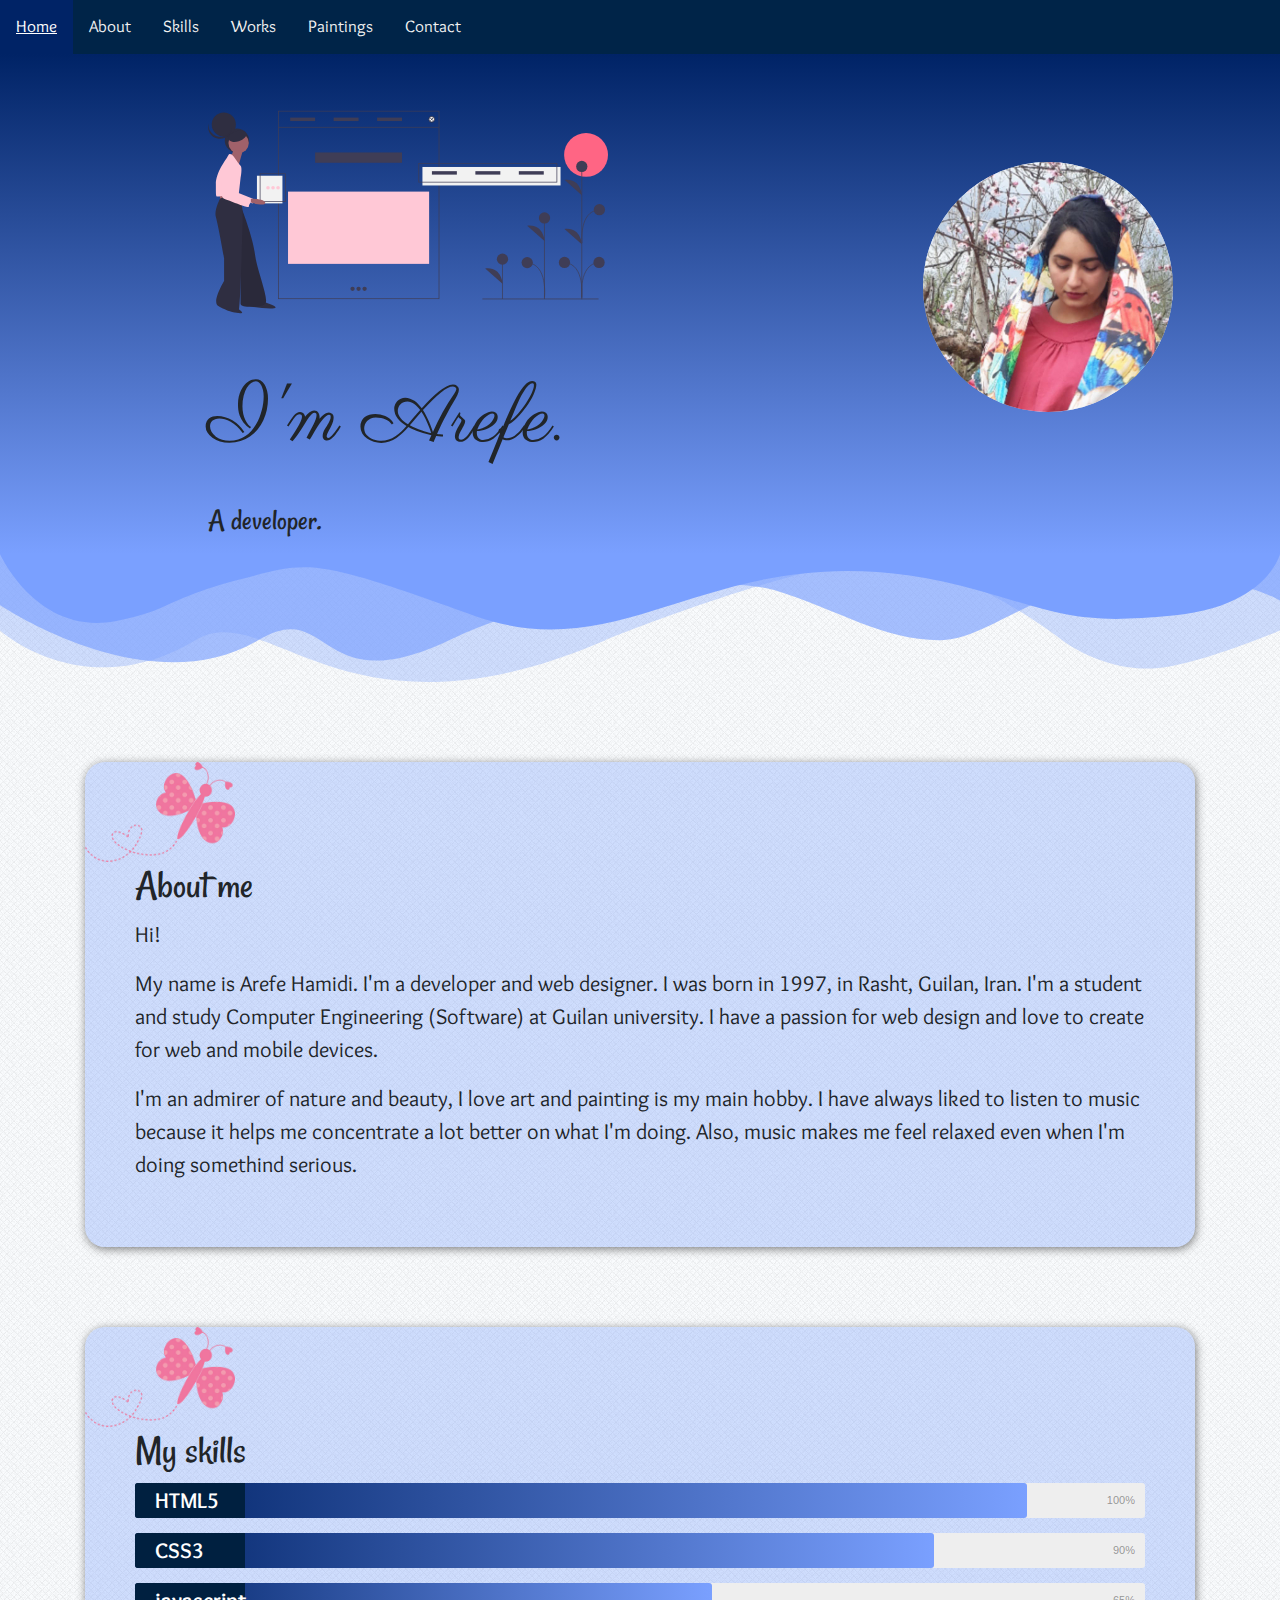
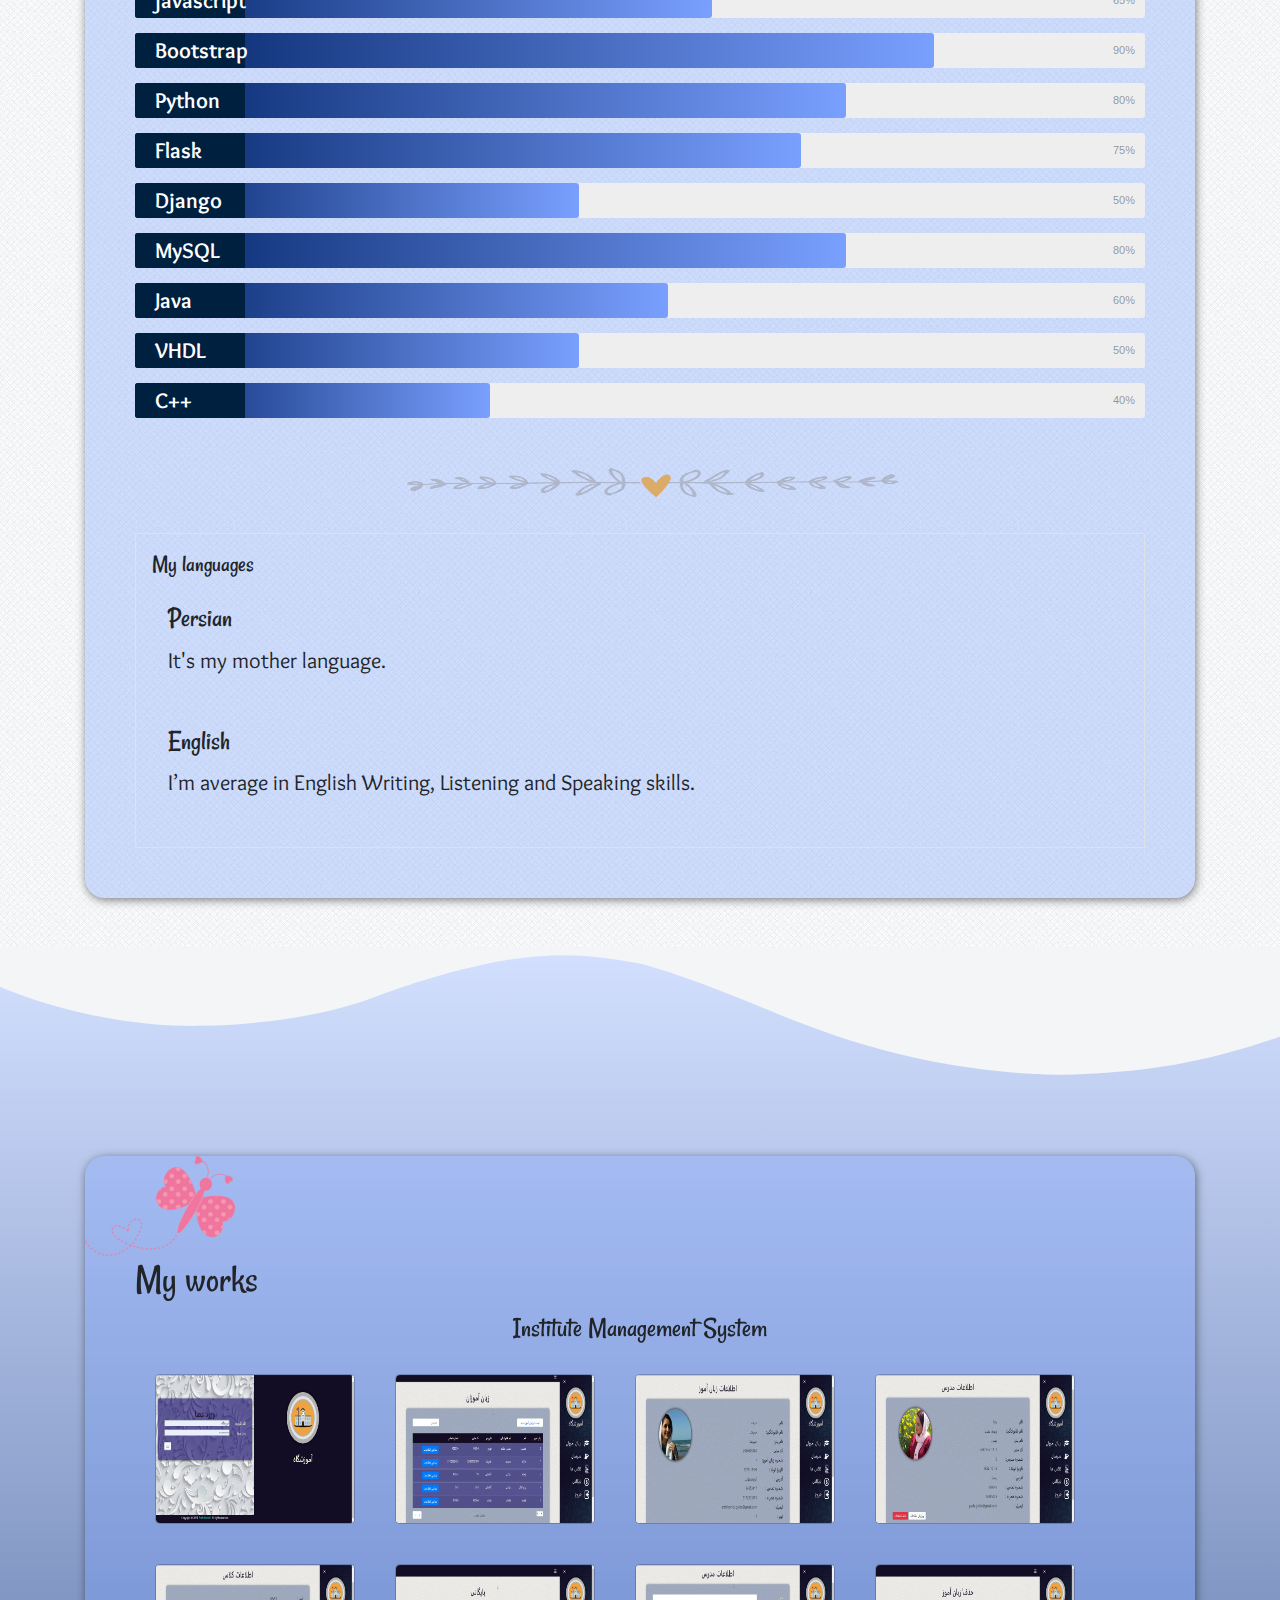
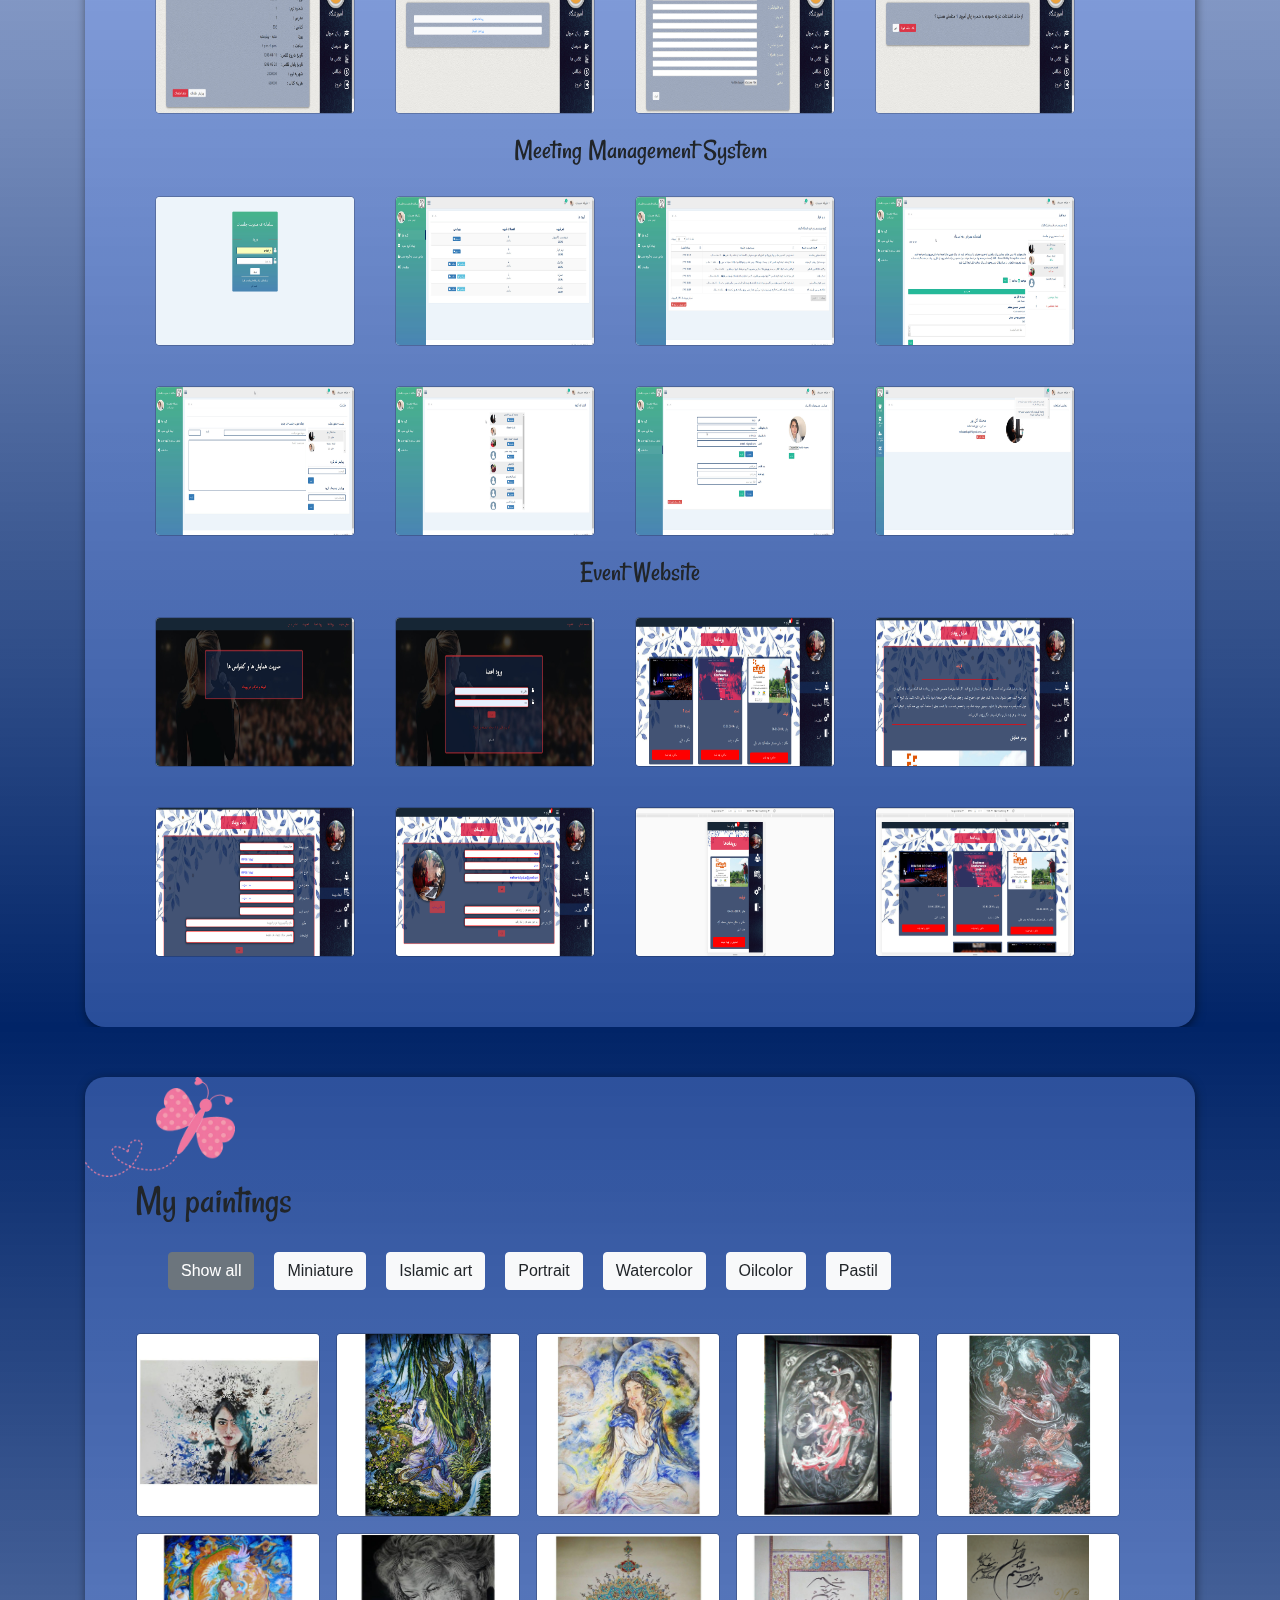
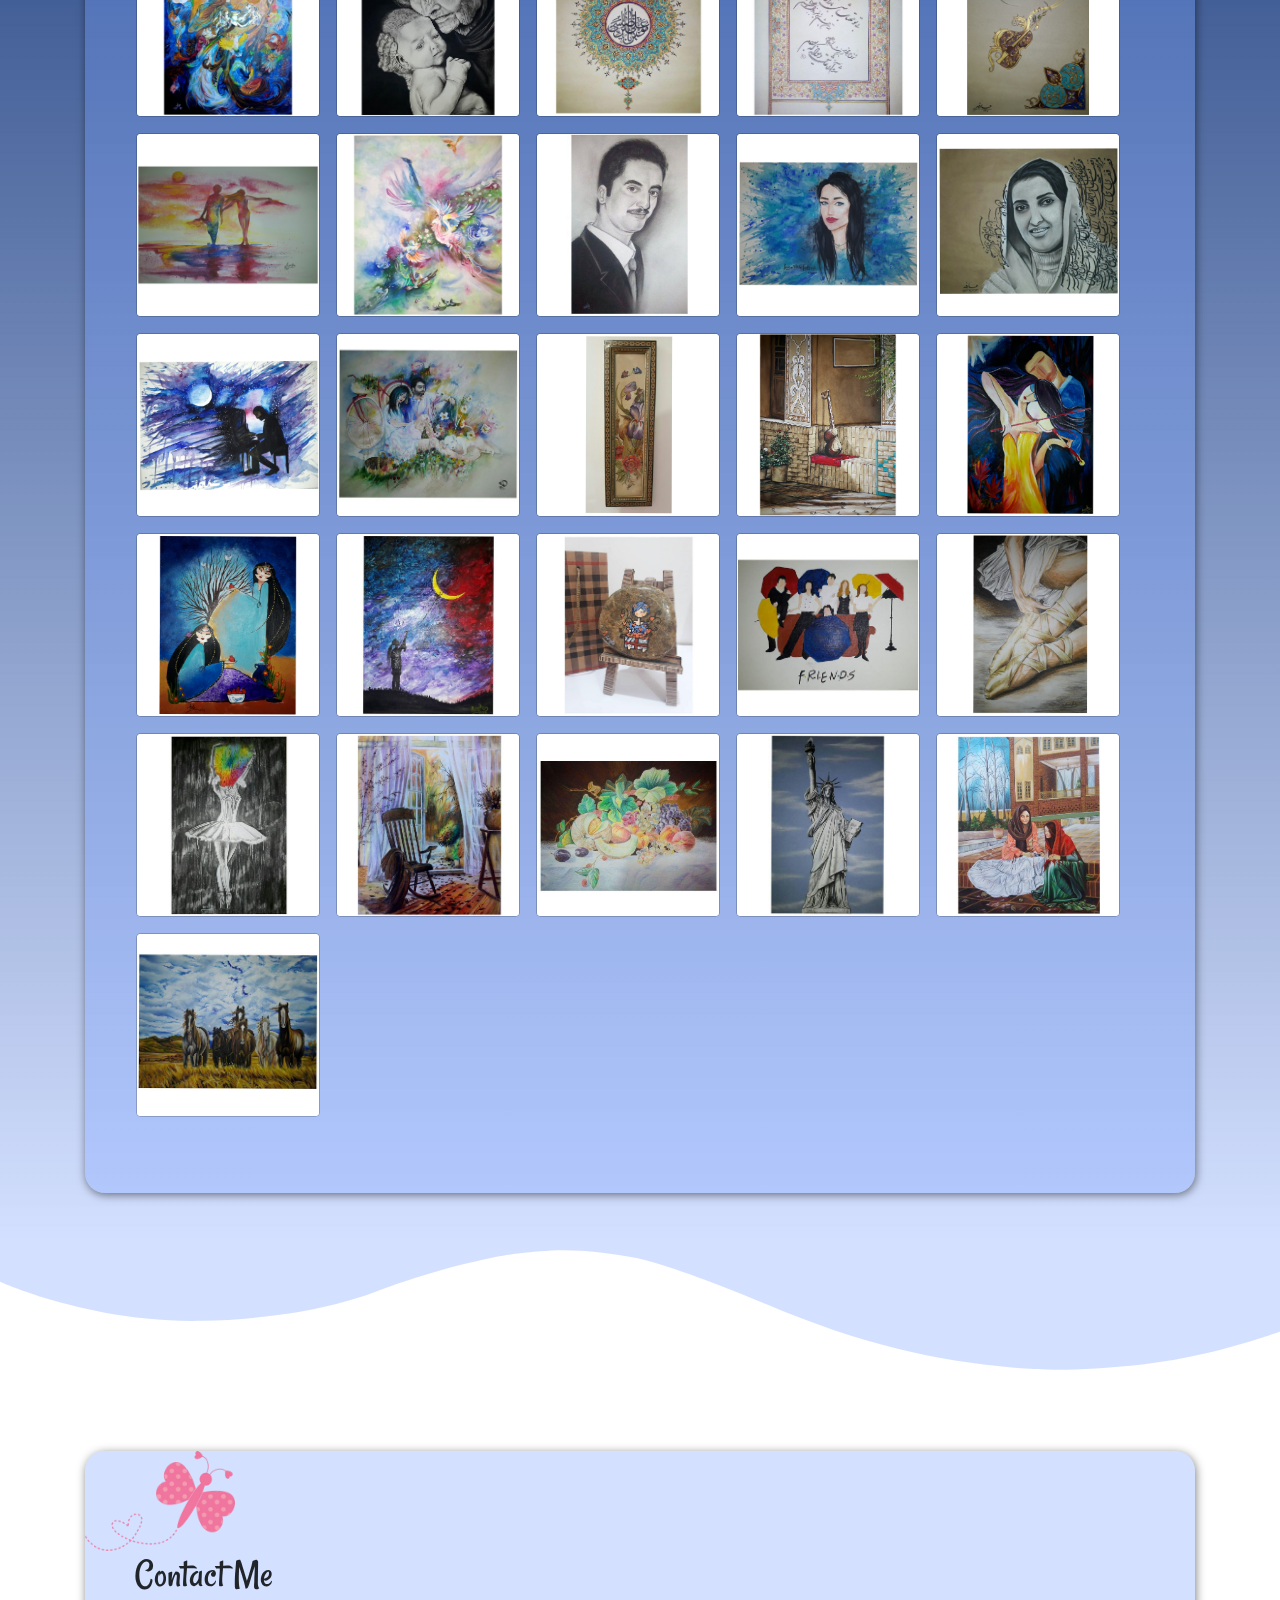
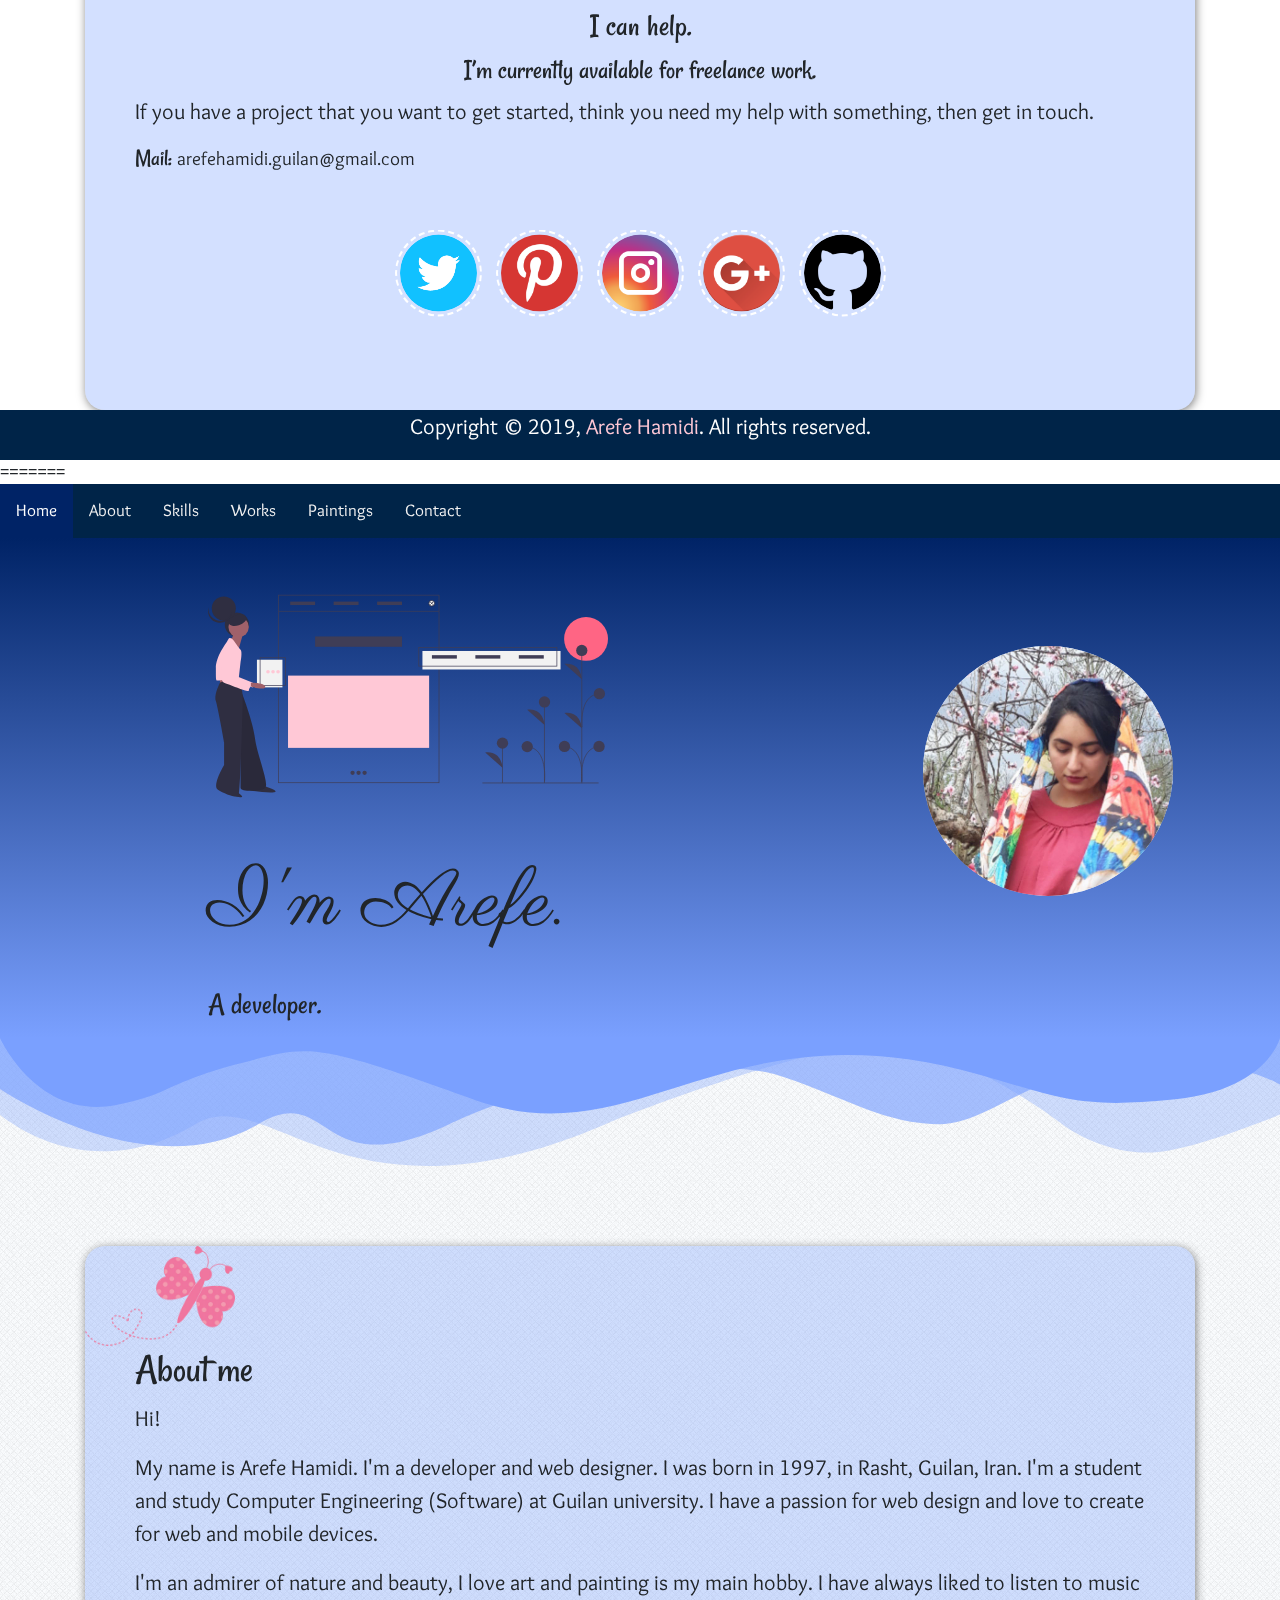
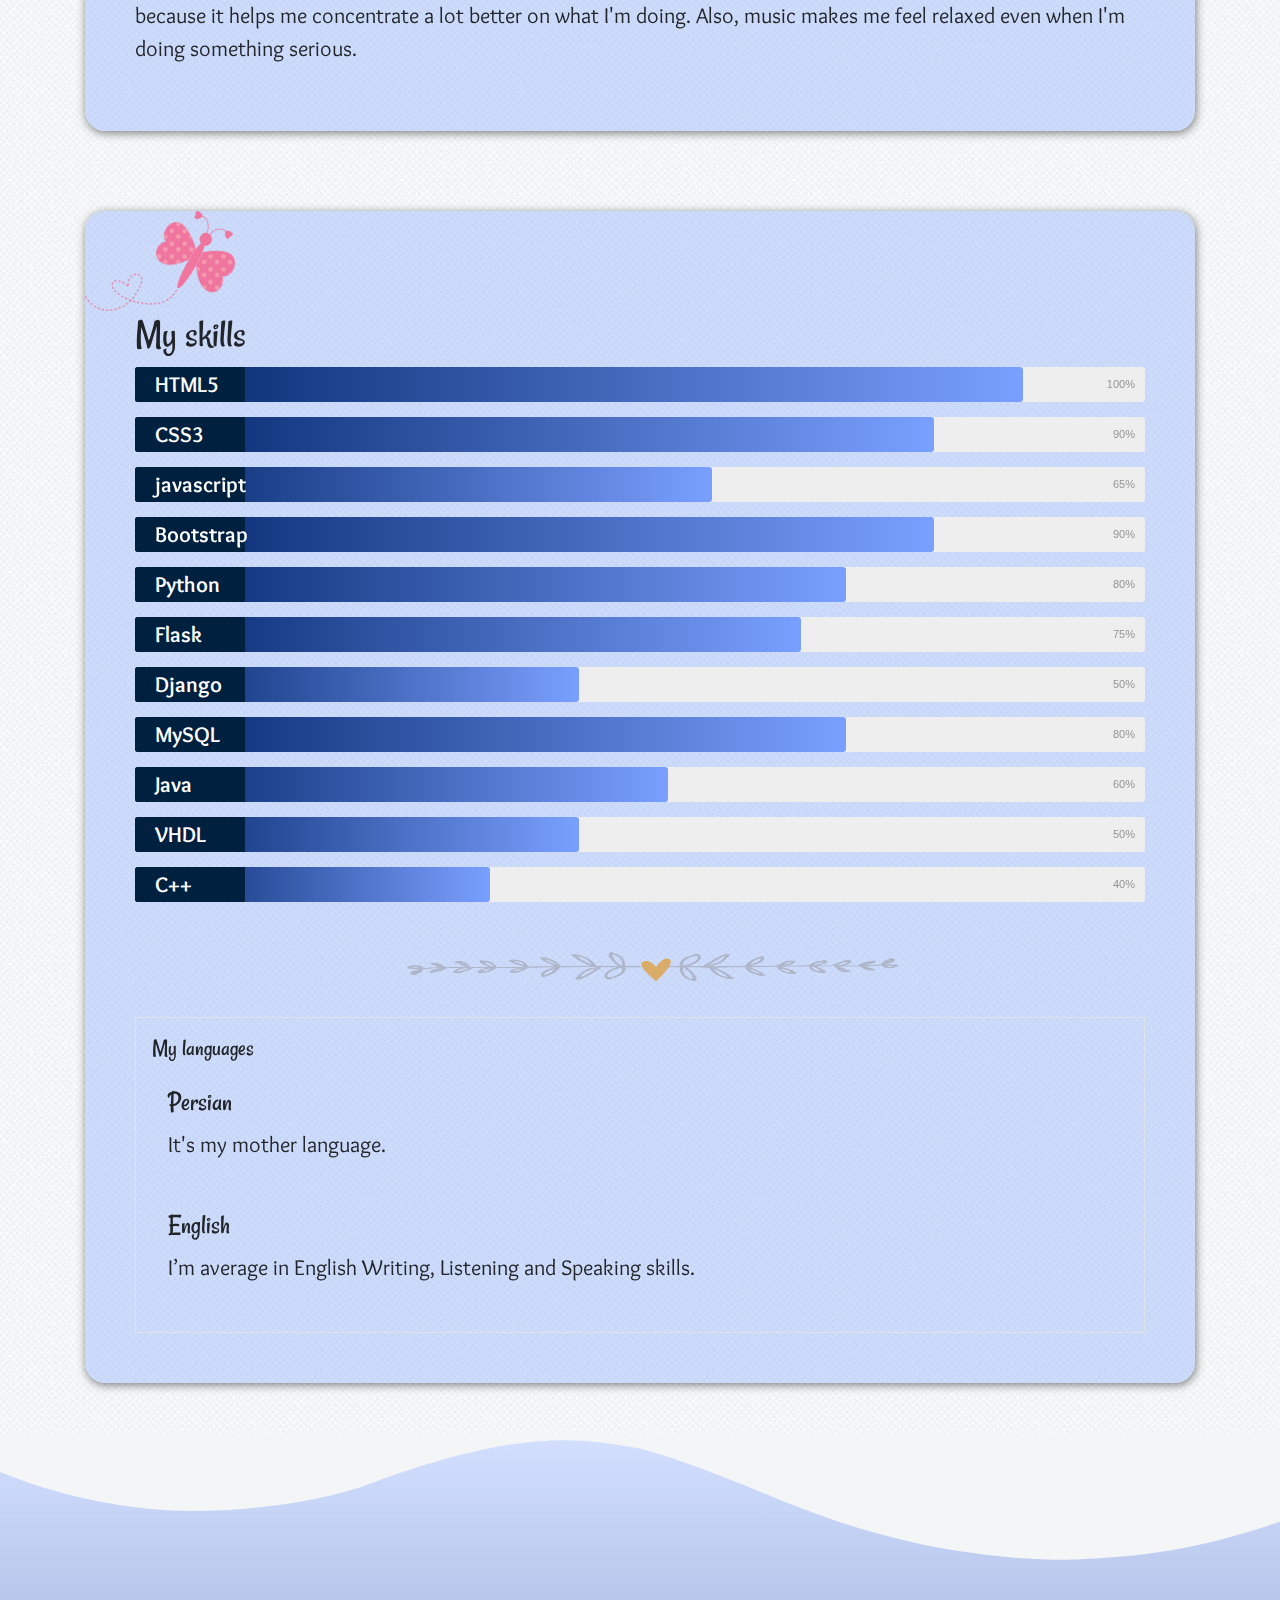
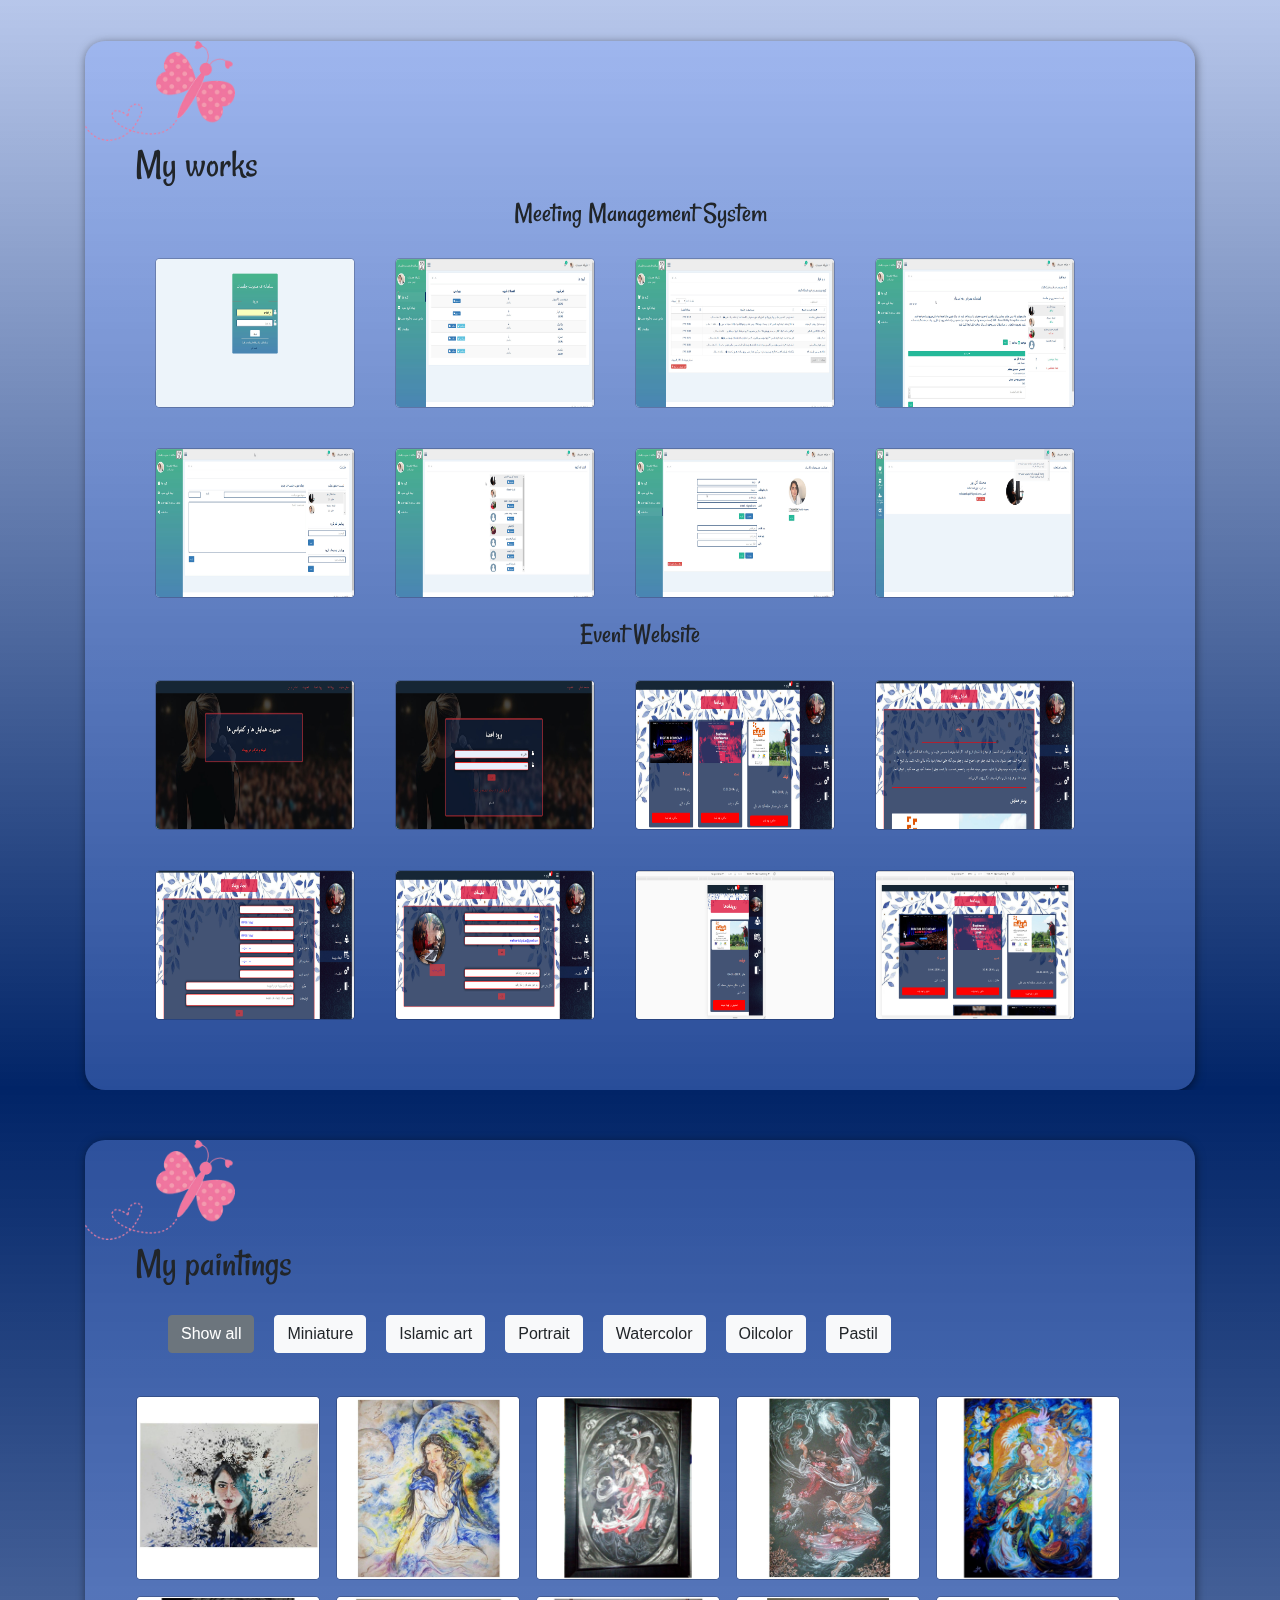
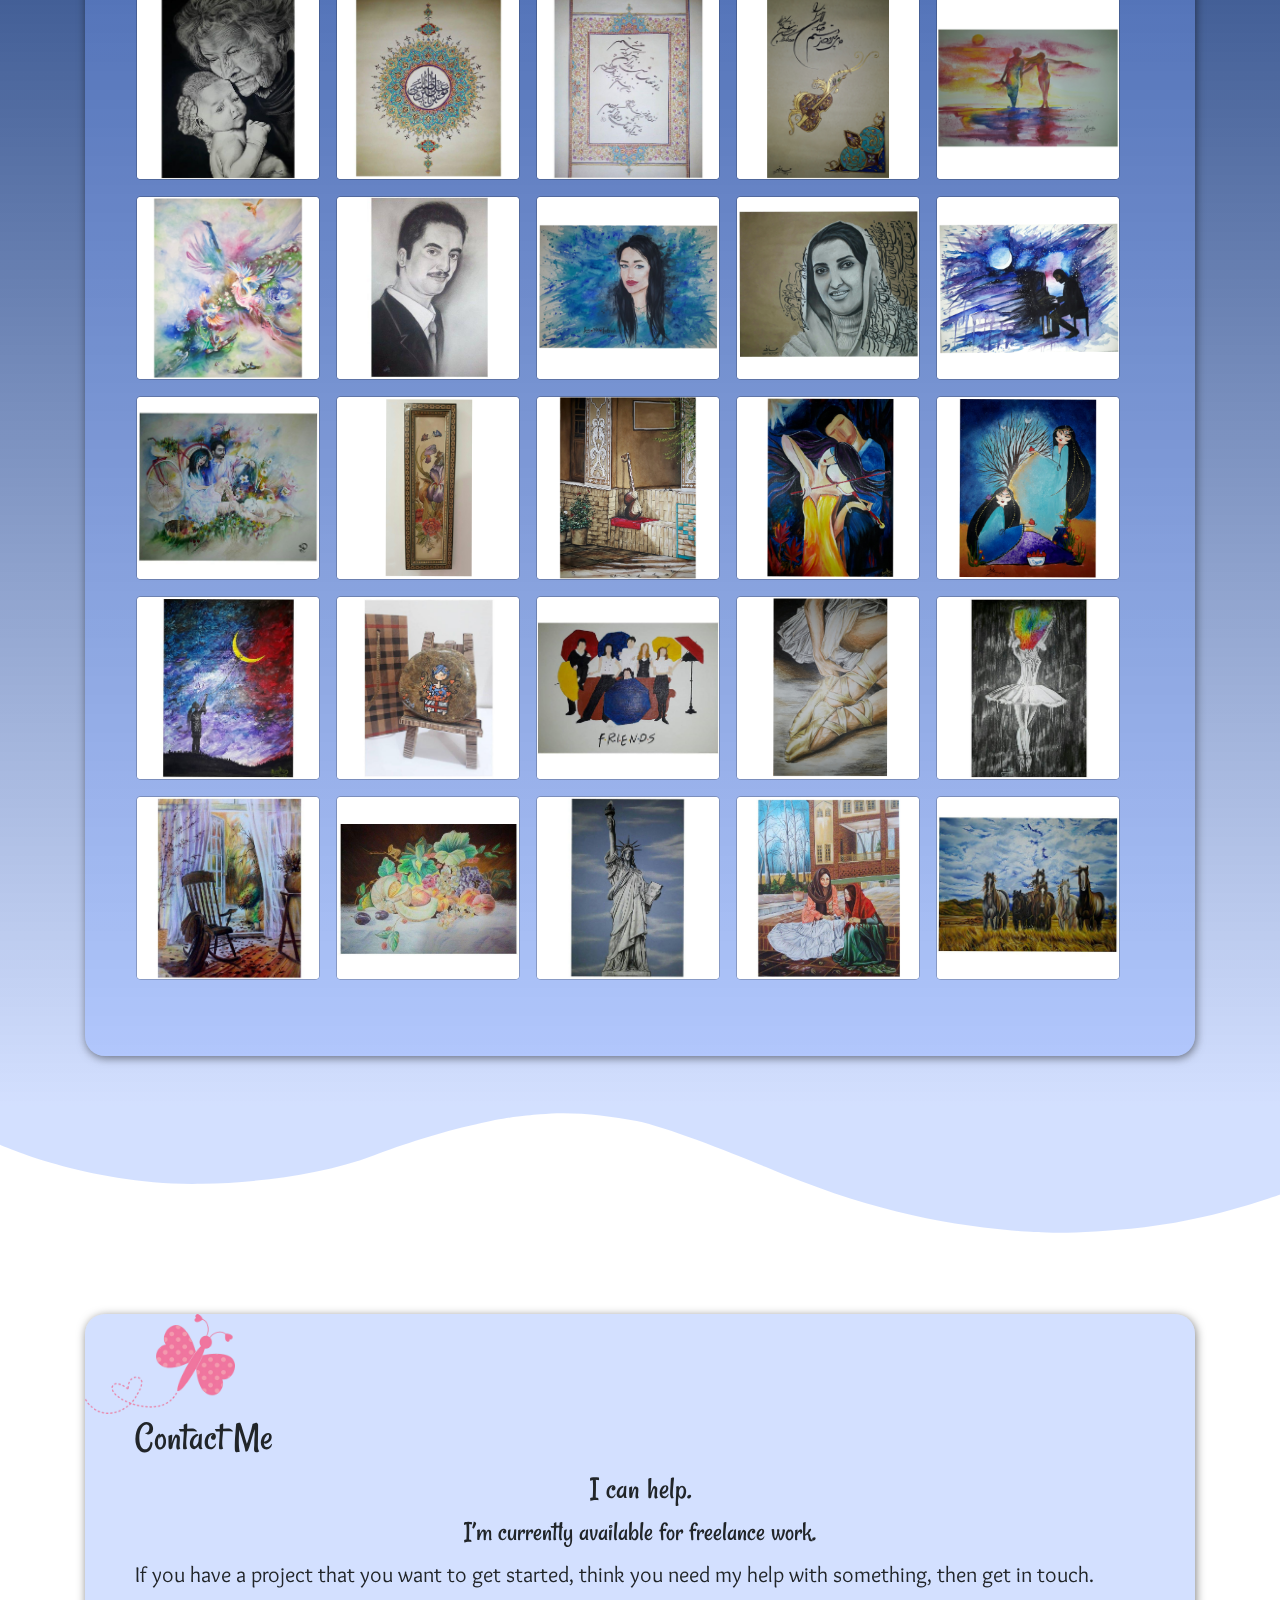
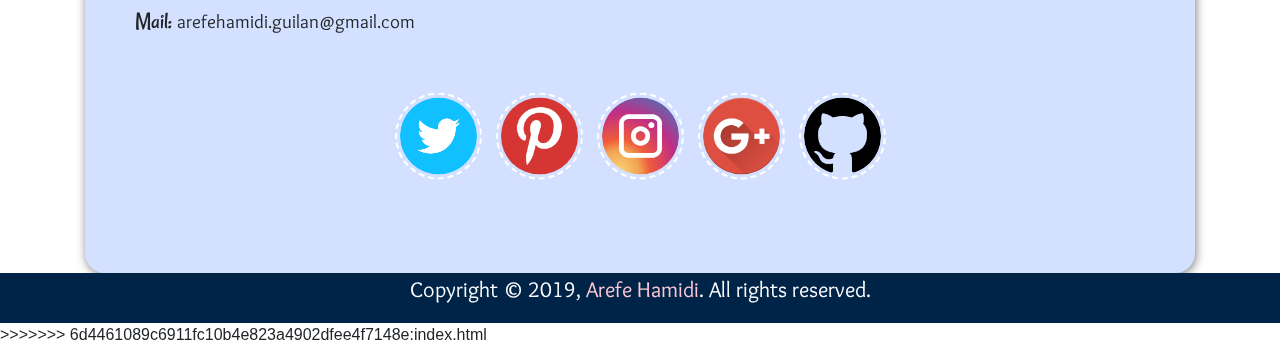
==== commit a1bc7ab0: "Update index.html" ====
--- a/index.html
+++ b/index.html
@@ -710,4 +710,662 @@
 
 </body>
 
-</html>+</html>
+=======
+<!DOCTYPE html>
+<html>
+
+<head>
+    <meta charset="utf-8">
+    <meta name="viewport" content="width=device-width, initial-scale=1">
+    <title>Arefe Hamidi</title>
+    <link href="image/butterfly_PNG1040.png" rel="shotcut icon">
+    <link rel="stylesheet" href="https://maxcdn.bootstrapcdn.com/bootstrap/4.3.1/css/bootstrap.min.css">
+    <link rel="stylesheet" type="text/css" href="css/style.css">
+    <link rel="stylesheet" type="text/css" href="css/bootstrap/bootstrap-grid.css">
+    <link rel="stylesheet" type="text/css" href="css/bootstrap/bootstrap-grid.css.map">
+    <link rel="stylesheet" type="text/css" href="css/bootstrap/bootstrap-grid.min.css">
+    <link rel="stylesheet" type="text/css" href="css/bootstrap/bootstrap-grid.min.css.map">
+    <link rel="stylesheet" type="text/css" href="css/bootstrap/bootstrap-reboot.css">
+    <link rel="stylesheet" type="text/css" href="css/bootstrap/bootstrap-reboot.css.map">
+    <link rel="stylesheet" type="text/css" href="css/bootstrap/bootstrap-reboot.min.css">
+    <link rel="stylesheet" type="text/css" href="css/bootstrap/bootstrap-reboot.min.css.map">
+    <link rel="stylesheet" type="text/css" href="css/bootstrap/bootstrap.css">
+    <link rel="stylesheet" type="text/css" href="css/bootstrap/bootstrap.css.map">
+    <link rel="stylesheet" type="text/css" href="css/bootstrap/bootstrap.min.css">
+    <link rel="stylesheet" type="text/css" href="css/bootstrap/bootstrap.min.css.map">
+    <link href="https://fonts.googleapis.com/css?family=Parisienne|Merienda|Rancho|Overlock&display=swap"
+        rel="stylesheet">
+    <link rel="stylesheet" href="https://cdnjs.cloudflare.com/ajax/libs/font-awesome/4.7.0/css/font-awesome.min.css">
+    <script src="https://ajax.googleapis.com/ajax/libs/jquery/3.4.1/jquery.min.js"></script>
+    <script src="https://cdnjs.cloudflare.com/ajax/libs/popper.js/1.14.7/umd/popper.min.js"></script>
+    <script src="https://maxcdn.bootstrapcdn.com/bootstrap/4.3.1/js/bootstrap.min.js"></script>
+</head>
+
+<body>
+
+    <div class="topnav" id="myTopnav">
+        <a href="#home" class="active">Home</a>
+        <a href="#About">About</a>
+        <a href="#Skill">Skills</a>
+        <a href="#Work">Works</a>
+        <a href="#Paintings">Paintings</a>
+        <a href="#Contact">Contact</a>
+        <a href="javascript:void(0);" class="icon" onclick="myFunction()">
+            <i class="fa fa-bars"></i>
+        </a>
+    </div>
+
+    <div class="bg" id="home">
+        <div class="d-flex">
+            <div class="p-2  flex-fill">
+                <div class="bio">
+                    <img src="image/undraw_load_more_t79d.svg">
+                    <p class="name">I'm Arefe.</p>
+                    <p>A developer.</p>
+                </div>
+            </div>
+            <div class="p-2 flex-fill">
+                <div class="profile ">
+                    <div class="avatar">
+                        <img src="image/IMG_20190322_144633_857.jpg">
+                    </div>
+                </div>
+            </div>
+        </div>
+    </div>
+
+
+    <div class="containerbackground">
+        <div class="shape" data-negative="false">
+            <svg viewBox="0 0 1000 100" preserveAspectRatio="none">
+                <path class="elementor-shape-fill" opacity="0.33"
+                    d="M473,67.3c-203.9,88.3-263.1-34-320.3,0C66,119.1,0,59.7,0,59.7V0h1000v59.7 c0,0-62.1,26.1-94.9,29.3c-32.8,3.3-62.8-12.3-75.8-22.1C806,49.6,745.3,8.7,694.9,4.7S492.4,59,473,67.3z">
+                </path>
+                <path class="elementor-shape-fill" opacity="0.66"
+                    d="M734,67.3c-45.5,0-77.2-23.2-129.1-39.1c-28.6-8.7-150.3-10.1-254,39.1 s-91.7-34.4-149.2,0C115.7,118.3,0,39.8,0,39.8V0h1000v36.5c0,0-28.2-18.5-92.1-18.5C810.2,18.1,775.7,67.3,734,67.3z">
+                </path>
+                <path class="elementor-shape-fill"
+                    d="M766.1,28.9c-200-57.5-266,65.5-395.1,19.5C242,1.8,242,5.4,184.8,20.6C128,35.8,132.3,44.9,89.9,52.5C28.6,63.7,0,0,0,0 h1000c0,0-9.9,40.9-83.6,48.1S829.6,47,766.1,28.9z">
+                </path>
+            </svg>
+        </div>
+
+        <div class="container">
+
+            <div id="About" class="mybox">
+                <div class="butterfly"> <img src="image/31531-1-cute-butterflies-file.png"></div>
+                <h1>About me </h1>
+                <p>
+                    Hi!
+                </p>
+                <p>
+                    My name is Arefe Hamidi. I'm a developer and web designer. I was born in 1997, in Rasht, Guilan,
+                    Iran. I'm a student and study Computer Engineering (Software) at Guilan university. I have a passion
+                    for
+                    web design and love to create for web and mobile devices.
+                </p>
+                <p>
+                    I'm an admirer of nature and beauty, I love art and painting is my main hobby. I have always liked
+                    to listen to music because it helps me concentrate a lot better on what I'm doing.
+                    Also, music makes me feel relaxed even when I'm doing something serious.
+                </p>
+            </div>
+
+
+            <div id="Skill" class="mybox">
+                <div class="butterfly"> <img src="image/31531-1-cute-butterflies-file.png"></div>
+                <h1>My skills </h1>
+                <div class="skillbar clearfix " data-percent="100%">
+                    <div class="skillbar-title"><span>HTML5</span></div>
+                    <div class="skillbar-bar">
+                    </div>
+                    <div class="skill-bar-percent">100%</div>
+                </div> <!-- End Skill Bar -->
+
+                <div class="skillbar clearfix " data-percent="90%">
+                    <div class="skillbar-title"><span>CSS3</span></div>
+                    <div class="skillbar-bar">
+                    </div>
+                    <div class="skill-bar-percent">90%</div>
+                </div> <!-- End Skill Bar -->
+
+                <div class=" skillbar clearfix " data-percent="65%">
+                    <div class="skillbar-title"><span>javascript</span></div>
+                    <div class="skillbar-bar ">
+                    </div>
+                    <div class="skill-bar-percent">65%</div>
+                </div> <!-- End Skill Bar -->
+
+                <div class="skillbar clearfix " data-percent="90%">
+                    <div class="skillbar-title"><span>Bootstrap</span></div>
+                    <div class="skillbar-bar">
+                    </div>
+                    <div class="skill-bar-percent">90%</div>
+                </div> <!-- End Skill Bar -->
+
+                <div class="skillbar clearfix " data-percent="80%">
+                    <div class="skillbar-title"><span>Python</span></div>
+                    <div class="skillbar-bar">
+                    </div>
+                    <div class="skill-bar-percent">80%</div>
+                </div> <!-- End Skill Bar -->
+
+                <div class="skillbar clearfix " data-percent="75%">
+                    <div class="skillbar-title"><span>Flask</span></div>
+                    <div class="skillbar-bar">
+                    </div>
+                    <div class="skill-bar-percent">75%</div>
+                </div> <!-- End Skill Bar -->
+
+                <div class="skillbar clearfix " data-percent="50%">
+                    <div class="skillbar-title"><span>Django</span></div>
+                    <div class="skillbar-bar">
+                    </div>
+                    <div class="skill-bar-percent">50%</div>
+                </div> <!-- End Skill Bar -->
+
+                <div class="skillbar clearfix " data-percent="80%">
+                    <div class="skillbar-title"><span>MySQL</span></div>
+                    <div class="skillbar-bar">
+                    </div>
+                    <div class="skill-bar-percent">80%</div>
+                </div> <!-- End Skill Bar -->
+
+                <div class="skillbar clearfix " data-percent="60%">
+                    <div class="skillbar-title"><span>Java</span></div>
+                    <div class="skillbar-bar">
+                    </div>
+                    <div class="skill-bar-percent">60%</div>
+                </div> <!-- End Skill Bar -->
+
+                <div class="skillbar clearfix " data-percent="50%">
+                    <div class="skillbar-title"><span>VHDL</span></div>
+                    <div class="skillbar-bar">
+                    </div>
+                    <div class="skill-bar-percent">50%</div>
+                </div> <!-- End Skill Bar -->
+
+                <div class="skillbar clearfix " data-percent="40%">
+                    <div class="skillbar-title"><span>C++</span></div>
+                    <div class="skillbar-bar">
+                    </div>
+                    <div class="skill-bar-percent">40%</div>
+                </div> <!-- End Skill Bar -->
+
+                <div class="line"><img src="image/176426_horizontal-line-png.png"></div>
+
+                <div class="media border p-3">
+                    <div class="media-body">
+                        <h4>My languages</h4>
+                        <div class="media p-3">
+                            <div class="media-body">
+                                <h3>Persian </h3>
+                                <p>It's my mother language.</p>
+                            </div>
+                        </div>
+                        <div class="media p-3">
+                            <div class="media-body">
+                                <h3>English </h3>
+                                <p>I’m average in English Writing, Listening and Speaking skills.</p>
+                            </div>
+                        </div>
+                    </div>
+                </div>
+
+            </div>
+        </div>
+    </div>
+
+
+    <div class="bgimage"></div>
+
+    <div class="workbg">
+        <svg xmlns="http://www.w3.org/2000/svg" viewBox="0 0 1000 100" preserveAspectRatio="none"
+            style="fill: rgb(243, 245, 247)">
+            <path class="elementor-shape-fill1" d="M421.9,6.5c22.6-2.5,51.5,0.4,75.5,5.3c23.6,4.9,70.9,23.5,100.5,35.7c75.8,32.2,133.7,44.5,192.6,49.7
+            c23.6,2.1,48.7,3.5,103.4-2.5c54.7-6,106.2-25.6,106.2-25.6V0H0v30.3c0,0,72,32.6,158.4,30.5c39.2-0.7,92.8-6.7,134-22.4
+            c21.2-8.1,52.2-18.2,79.7-24.2C399.3,7.9,411.6,7.5,421.9,6.5z"></path>
+        </svg>
+
+        <div class="container">
+            <div id="Work" class="mybox">
+                <div class="butterfly"> <img src="image/31531-1-cute-butterflies-file.png"></div>
+                <h1>My works </h1>
+
+
+                <h3 style="text-align: center">Meeting Management System</h3>
+                <div class="d-flex flex-wrap">
+                    <div class="flex-item"><a href="#"><a target="_blank"
+                                href="image/work/MeetingManagementSystem/2018-11-06_23-29-13.jpg">
+                                <img src="image/work/MeetingManagementSystem/2018-11-06_23-29-13.jpg"
+                                    class="modal-content">
+                            </a>
+                    </div>
+                    <div class="flex-item"><a target="_blank"
+                            href="image/work/MeetingManagementSystem/2018-11-06_23-32-08.jpg">
+                            <img src="image/work/MeetingManagementSystem/2018-11-06_23-32-08.jpg"
+                                class=" modal-content">
+                        </a>
+                    </div>
+                    <div class="flex-item"><a href="#"><a target="_blank"
+                                href="image/work/MeetingManagementSystem/2018-11-06_23-33-33.jpg">
+                                <img src="image/work/MeetingManagementSystem/2018-11-06_23-33-33.jpg"
+                                    class="modal-content">
+                            </a>
+                    </div>
+                    <div class="flex-item"><a target="_blank"
+                            href="image/work/MeetingManagementSystem/2018-11-06_23-34-41.jpg">
+                            <img src="image/work/MeetingManagementSystem/2018-11-06_23-34-41.jpg"
+                                class=" modal-content">
+                        </a>
+                    </div>
+                    <div class="flex-item"><a href="#"><a target="_blank"
+                                href="image/work/MeetingManagementSystem/2018-11-06_23-35-20.jpg">
+                                <img src="image/work/MeetingManagementSystem/2018-11-06_23-35-20.jpg"
+                                    class="modal-content">
+                            </a>
+                    </div>
+                    <div class="flex-item"><a target="_blank"
+                            href="image/work/MeetingManagementSystem/2018-11-06_23-36-02.jpg">
+                            <img src="image/work/MeetingManagementSystem/2018-11-06_23-36-02.jpg"
+                                class=" modal-content">
+                        </a>
+                    </div>
+                    <div class="flex-item"><a href="#"><a target="_blank"
+                                href="image/work/MeetingManagementSystem/2018-11-06_23-36-57.jpg">
+                                <img src="image/work/MeetingManagementSystem/2018-11-06_23-36-57.jpg"
+                                    class="modal-content">
+                            </a>
+                    </div>
+                    <div class="flex-item"><a target="_blank"
+                            href="image/work/MeetingManagementSystem/2018-11-07_00-02-02.jpg">
+                            <img src="image/work/MeetingManagementSystem/2018-11-07_00-02-02.jpg"
+                                class=" modal-content">
+                        </a>
+                    </div>
+
+                </div>
+
+                <h3 style="text-align: center">Event Website</h3>
+                <div class="d-flex flex-wrap">
+                    <div class="flex-item"><a href="#"><a target="_blank"
+                                href="image/work/Event-Website/2019-07-15_17-41-32.jpg">
+                                <img src="image/work/Event-Website/2019-07-15_17-41-32.jpg" class="modal-content">
+                            </a>
+                    </div>
+                    <div class="flex-item"><a target="_blank" href="image/work/Event-Website/2019-07-15_17-42-50.jpg">
+                            <img src="image/work/Event-Website/2019-07-15_17-42-50.jpg" class=" modal-content">
+                        </a>
+                    </div>
+                    <div class="flex-item"><a href="#"><a target="_blank"
+                                href="image/work/Event-Website/2019-07-15_17-44-52.jpg">
+                                <img src="image/work/Event-Website/2019-07-15_17-44-52.jpg" class="modal-content">
+                            </a>
+                    </div>
+                    <div class="flex-item"><a target="_blank" href="image/work/Event-Website/2019-07-15_17-45-39.jpg">
+                            <img src="image/work/Event-Website/2019-07-15_17-45-39.jpg" class=" modal-content">
+                        </a>
+                    </div>
+                    <div class="flex-item"><a href="#"><a target="_blank"
+                                href="image/work/Event-Website/2019-07-15_17-46-28.jpg">
+                                <img src="image/work/Event-Website/2019-07-15_17-46-28.jpg" class="modal-content">
+                            </a>
+                    </div>
+                    <div class="flex-item"><a target="_blank" href="image/work/Event-Website/2019-07-15_17-46-49.jpg">
+                            <img src="image/work/Event-Website/2019-07-15_17-46-49.jpg" class=" modal-content">
+                        </a>
+                    </div>
+                    <div class="flex-item"><a href="#"><a target="_blank"
+                                href="image/work/Event-Website/2019-07-15_17-48-24.jpg">
+                                <img src="image/work/Event-Website/2019-07-15_17-48-24.jpg" class="modal-content">
+                            </a>
+                    </div>
+                    <div class="flex-item"><a target="_blank" href="image/work/Event-Website/2019-07-15_17-50-13.jpg">
+                            <img src="image/work/Event-Website/2019-07-15_17-50-13.jpg" class=" modal-content">
+                        </a>
+                    </div>
+
+                </div>
+
+            </div>
+        </div>
+    </div>
+
+    <div class="paintbg">
+        <div class="container" style=" padding-top: 50px;">
+            <div id="Paintings" class="mybox" style="margin-top: 0;">
+                <div class="butterfly"> <img src="image/31531-1-cute-butterflies-file.png"></div>
+                <h1>My paintings </h1>
+
+
+                <div class="main">
+                    <div id="myBtnContainer" class="btn d-flex flex-wrap">
+                        <button class="btn btn-secondary" onclick="filterSelection('all')"> Show all</button>
+                        <button class="btn btn-light" onclick="filterSelection('Miniature')"> Miniature</button>
+                        <button class="btn btn-light" onclick="filterSelection('Islamicart')"> Islamic art</button>
+                        <button class="btn btn-light" onclick="filterSelection('Portrait')"> Portrait</button>
+                        <button class="btn btn-light" onclick="filterSelection('watercolor')"> Watercolor</button>
+                        <button class="btn btn-light" onclick="filterSelection('Oil')"> Oilcolor</button>
+                        <button class="btn btn-light" onclick="filterSelection('Pastil')"> Pastil</button>
+                    </div>
+
+                    <!-- Portraitfolio Gallery Grid -->
+
+                    <div class="row" class="d-flex flex-wrap ">
+
+                        <div class="column Portrait">
+                            <div class="content">
+                                <a target="_blank" href="image/art/photo_2018-11-06_03-01-13.jpg">
+                                    <img src="image/art/photo_2018-11-06_03-01-13.jpg" class="modal-content">
+                                </a>
+                            </div>
+                        </div>
+
+                        <div class="column Miniature">
+                            <div class="content">
+                                <a target="_blank" href="image/art/photo_۲۰۱۸-۱۱-۰۵_۲۰-۴۱-۲۷.jpg">
+                                    <img src="image/art/photo_۲۰۱۸-۱۱-۰۵_۲۰-۴۱-۲۷.jpg" class="modal-content">
+                                </a>
+                            </div>
+                        </div>
+
+
+                        <div class="column Miniature">
+                            <div class="content">
+                                <a target="_blank" href="image/art/SquareQuick_201882715144581.jpg">
+                                    <img src="image/art/SquareQuick_201882715144581.jpg" class="modal-content">
+                                </a>
+                            </div>
+                        </div>
+
+                        <div class="column Miniature">
+                            <div class="content">
+                                <a target="_blank" href="image/art/photo_2018-11-06_02-57-04.jpg">
+                                    <img src="image/art/photo_2018-11-06_02-57-04.jpg" class="modal-content">
+                                </a>
+                            </div>
+                        </div>
+
+                        <div class="column Miniature">
+                            <div class="content">
+                                <a target="_blank" href="image/art/SquareQuick_201882804531861.jpg">
+                                    <img src="image/art/SquareQuick_201882804531861.jpg" class="modal-content">
+                                </a>
+                            </div>
+                        </div>
+
+
+                        <div class="column Portrait">
+                            <div class="content">
+                                <a target="_blank" href="image/art/photo_۲۰۱۸-۱۱-۰۵_۲۰-۴۱-۵۰.jpg">
+                                    <img src="image/art/photo_۲۰۱۸-۱۱-۰۵_۲۰-۴۱-۵۰.jpg" class="modal-content">
+                                </a>
+                            </div>
+                        </div>
+
+
+                        <div class="column Islamicart">
+                            <div class="content">
+                                <a target="_blank" href="image/art/photo_۲۰۱۸-۱۱-۰۵_۲۰-۴۱-۴۲.jpg">
+                                    <img src="image/art/photo_۲۰۱۸-۱۱-۰۵_۲۰-۴۱-۴۲.jpg" class="modal-content">
+                                </a>
+                            </div>
+                        </div>
+
+                        <div class="column Islamicart">
+                            <div class="content">
+                                <a target="_blank" href="image/art/photo_۲۰۱۸-۱۱-۰۵_۲۰-۴۱-۳۴.jpg">
+                                    <img src="image/art/photo_۲۰۱۸-۱۱-۰۵_۲۰-۴۱-۳۴.jpg" class="modal-content">
+                                </a>
+                            </div>
+                        </div>
+
+
+                        <div class="column Islamicart">
+                            <div class="content">
+                                <a target="_blank" href="image/art/SquareQuick_2018729161341276.jpg">
+                                    <img src="image/art/SquareQuick_2018729161341276.jpg" class="modal-content">
+                                </a>
+                            </div>
+                        </div>
+
+
+                        <div class="column watercolor">
+                            <div class="content">
+                                <a target="_blank" href="image/art/SquareQuick_20188615552397.jpg">
+                                    <img src="image/art/SquareQuick_20188615552397.jpg" class="modal-content">
+                                </a>
+                            </div>
+                        </div>
+
+                        <div class="column watercolor">
+                            <div class="content">
+                                <a target="_blank" href="image/art/SquareQuick_201882716155157.jpg">
+                                    <img src="image/art/SquareQuick_201882716155157.jpg" class="modal-content">
+                                </a>
+                            </div>
+                        </div>
+
+                        <div class="column Portrait">
+                            <div class="content">
+                                <a target="_blank" href="image/art/photo_۲۰۱۸-۱۱-۰۶_۰۲-۵۳-۱۲.jpg">
+                                    <img src="image/art/photo_۲۰۱۸-۱۱-۰۶_۰۲-۵۳-۱۲.jpg" class="modal-content">
+                                </a>
+                            </div>
+                        </div>
+
+                        <div class="column Portrait">
+                            <div class="content">
+                                <a target="_blank" href="image/art/IMG_20180214_232614_137.jpg">
+                                    <img src="image/art/IMG_20180214_232614_137.jpg" class="modal-content">
+                                </a>
+                            </div>
+                        </div>
+
+                        <div class="column Portrait">
+                            <div class="content">
+                                <a target="_blank" href="image/art/IMG_20180110_133806_234.jpg">
+                                    <img src="image/art/IMG_20180110_133806_234.jpg" class="modal-content">
+                                </a>
+                            </div>
+                        </div>
+
+
+
+                        <div class="column watercolor">
+                            <div class="content">
+                                <a target="_blank" href="image/art/IMG_20171215_121727_529.jpg">
+                                    <img src="image/art/IMG_20171215_121727_529.jpg" class="modal-content">
+                                </a>
+                            </div>
+                        </div>
+
+                        <div class="column watercolor">
+                            <div class="content">
+                                <a target="_blank" href="image/art/photo_۲۰۱۸-۱۱-۰۶_۰۲-۵۱-۴۰.jpg">
+                                    <img src="image/art/photo_۲۰۱۸-۱۱-۰۶_۰۲-۵۱-۴۰.jpg" class="modal-content">
+                                </a>
+                            </div>
+                        </div>
+
+                        <div class="column watercolor">
+                            <div class="content">
+                                <a target="_blank" href="image/art/1498585111152.jpg">
+                                    <img src="image/art/1498585111152.jpg" class="modal-content">
+                                </a>
+                            </div>
+                        </div>
+
+
+                        <div class="column watercolor">
+                            <div class="content">
+                                <a target="_blank" href="image/art/IMG_20161208_215314.jpg">
+                                    <img src="image/art/IMG_20161208_215314.jpg" class="modal-content">
+                                </a>
+                            </div>
+                        </div>
+
+                        <div class="column Oil">
+                            <div class="content">
+                                <a target="_blank" href="image/art/IMG_20180224_114158_661.jpg">
+                                    <img src="image/art/IMG_20180224_114158_661.jpg" class="modal-content">
+                                </a>
+                            </div>
+                        </div>
+
+
+                        <div class="column Oil">
+                            <div class="content">
+                                <a target="_blank" href="image/art/IMG_20171221_201511_234.jpg">
+                                    <img src="image/art/IMG_20171221_201511_234.jpg" class="modal-content">
+                                </a>
+                            </div>
+                        </div>
+
+                        <div class="column Oil">
+                            <div class="content">
+                                <a target="_blank" href="image/art/IMG_20180901_024107_433.jpg">
+                                    <img src="image/art/IMG_20180901_024107_433.jpg" class="modal-content">
+                                </a>
+                            </div>
+                        </div>
+
+                        <div class="column Oil">
+                            <div class="content">
+                                <a target="_blank" href="image/art/photo_۲۰۱۸-۱۱-۰۵_۲۰-۴۱-۴۸.jpg">
+                                    <img src="image/art/photo_۲۰۱۸-۱۱-۰۵_۲۰-۴۱-۴۸.jpg" class="modal-content">
+                                </a>
+                            </div>
+                        </div>
+
+                        <div class="column Oil">
+                            <div class="content">
+                                <a target="_blank" href="image/art/photo_۲۰۱۸-۱۱-۰۵_۲۰-۴۱-۵۱.jpg">
+                                    <img src="image/art/photo_۲۰۱۸-۱۱-۰۵_۲۰-۴۱-۵۱.jpg" class="modal-content">
+                                </a>
+                            </div>
+                        </div>
+
+                        <div class="column Pastil">
+                            <div class="content">
+                                <a target="_blank" href="image/art/IMG_20180331_011007_940.jpg">
+                                    <img src="image/art/IMG_20180331_011007_940.jpg" class="modal-content">
+                                </a>
+                            </div>
+                        </div>
+
+                        <div class="column Pastil">
+                            <div class="content">
+                                <a target="_blank" href="image/art/photo_۲۰۱۸-۱۱-۰۵_۲۰-۴۱-۴۶.jpg">
+                                    <img src="image/art/photo_۲۰۱۸-۱۱-۰۵_۲۰-۴۱-۴۶.jpg" class="modal-content">
+                                </a>
+                            </div>
+                        </div>
+
+                        <div class="column Pastil">
+                            <div class="content">
+                                <a target="_blank" href="image/art/photo_۲۰۱۸-۱۱-۰۵_۲۰-۴۱-۳۰.jpg">
+                                    <img src="image/art/photo_۲۰۱۸-۱۱-۰۵_۲۰-۴۱-۳۰.jpg" class="modal-content">
+                                </a>
+                            </div>
+                        </div>
+
+                        <div class="column Pastil">
+                            <div class="content">
+                                <a target="_blank" href="image/art/photo_۲۰۱۸-۱۱-۰۶_۰۲-۵۳-۱۰.jpg">
+                                    <img src="image/art/photo_۲۰۱۸-۱۱-۰۶_۰۲-۵۳-۱۰.jpg" class="modal-content">
+                                </a>
+                            </div>
+                        </div>
+
+                        <div class="column Pastil">
+                            <div class="content">
+                                <a target="_blank" href="image/art/photo_۲۰۱۸-۱۱-۰۵_۲۰-۴۱-۴۴.jpg">
+                                    <img src="image/art/photo_۲۰۱۸-۱۱-۰۵_۲۰-۴۱-۴۴.jpg" class="modal-content">
+                                </a>
+                            </div>
+                        </div>
+
+                        <div class="column Oil">
+                            <div class="content">
+                                <a target="_blank" href="image/art/photo_۲۰۱۸-۱۱-۰۵_۲۰-۴۱-۲۲.jpg">
+                                    <img src="image/art/photo_۲۰۱۸-۱۱-۰۵_۲۰-۴۱-۲۲.jpg" class="modal-content">
+                                </a>
+                            </div>
+                        </div>
+
+                        <div class="column Oil">
+                            <div class="content">
+                                <a target="_blank" href="image/art/photo_۲۰۱۸-۱۱-۰۵_۲۰-۴۱-۱۶.jpg">
+                                    <img src="image/art/photo_۲۰۱۸-۱۱-۰۵_۲۰-۴۱-۱۶.jpg" class="modal-content">
+                                </a>
+                            </div>
+                        </div>
+
+                    </div>
+
+                    <!-- END MAIN -->
+                </div>
+
+            </div>
+        </div>
+    </div>
+
+
+    <svg xmlns="http://www.w3.org/2000/svg" viewBox="0 0 1000 100" preserveAspectRatio="none"
+        style="fill: 	rgb(122, 160, 255, 0.33)">
+        <path class="elementor-shape-fill1" d="M421.9,6.5c22.6-2.5,51.5,0.4,75.5,5.3c23.6,4.9,70.9,23.5,100.5,35.7c75.8,32.2,133.7,44.5,192.6,49.7
+        c23.6,2.1,48.7,3.5,103.4-2.5c54.7-6,106.2-25.6,106.2-25.6V0H0v30.3c0,0,72,32.6,158.4,30.5c39.2-0.7,92.8-6.7,134-22.4
+        c21.2-8.1,52.2-18.2,79.7-24.2C399.3,7.9,411.6,7.5,421.9,6.5z"></path>
+    </svg>
+
+
+    <div class="container">
+        <div id="Contact" class="mybox">
+            <div class="butterfly"> <img src="image/31531-1-cute-butterflies-file.png"></div>
+            <h1>Contact Me </h1>
+            <h2 style="text-align: center">I can help.</h2>
+            <h3 style="text-align: center">I’m currently available for freelance work.</h3>
+            <p>If you have a project that you want to get started, think you need my help with something, then get in
+                touch.</p>
+
+            <h4>Mail: <small>arefehamidi.guilan@gmail.com</small></h4>
+            <div class="social">
+                <a href="https://twitter.com/arefe_hamidi?s=09" class="link" target="_parent"><img
+                        src="image/Twitterbird.png"></a>
+                <a href="https://www.pinterest.com/arefehamidi/" class="link" target="_parent"><img
+                        src="image/pinterest-icon.png"></a>
+                <a href="https://www.instagram.com/arefe.hamidi/" class="link" target="_parent"><img
+                        src="image/1491580635-yumminkysocialmedia26_83102.png"></a>
+                <a href="https://plus.google.com/108422577124964903691" class="link" target="_parent"><img
+                        src="image/2000px-Google+_icon.svg.png"></a>
+                <a href="https://github.com/Arefee" class="link" target="_parent"><img src="image/git.png"></a>
+            </div>
+
+        </div>
+    </div>
+
+
+    <button onclick="topFunction()" data-toggle="tooltip" data-placement="top" id="myBtn" title="Go to top"><img
+            src="image/house-top-icon-12.png"></button>
+    <footer>
+        <p>Copyright © 2019, <a href="https://github.com/Arefee" data-toggle="tooltip" data-placement="top"
+                title="My Github">Arefe Hamidi</a>. All rights reserved.</p>
+    </footer>
+
+
+    <script type="text/javascript" src="js/navbar.js"></script>
+    <script type="text/javascript" src="js/toolpit.js"></script>
+    <script type="text/javascript" src="js/skillbar.js"></script>
+    <script type="text/javascript" src="js/album.js"></script>
+    <script type="text/javascript" src="js/modal.js"></script>
+    <script type="text/javascript" src="js/filterimg.js"></script>
+    <script type="text/javascript" src="js/gallery.js"></script>
+    <script type="text/javascript" src="js/top.js"></script>
+
+
+</body>
+
+</html>
+>>>>>>> 6d4461089c6911fc10b4e823a4902dfee4f7148e:index.html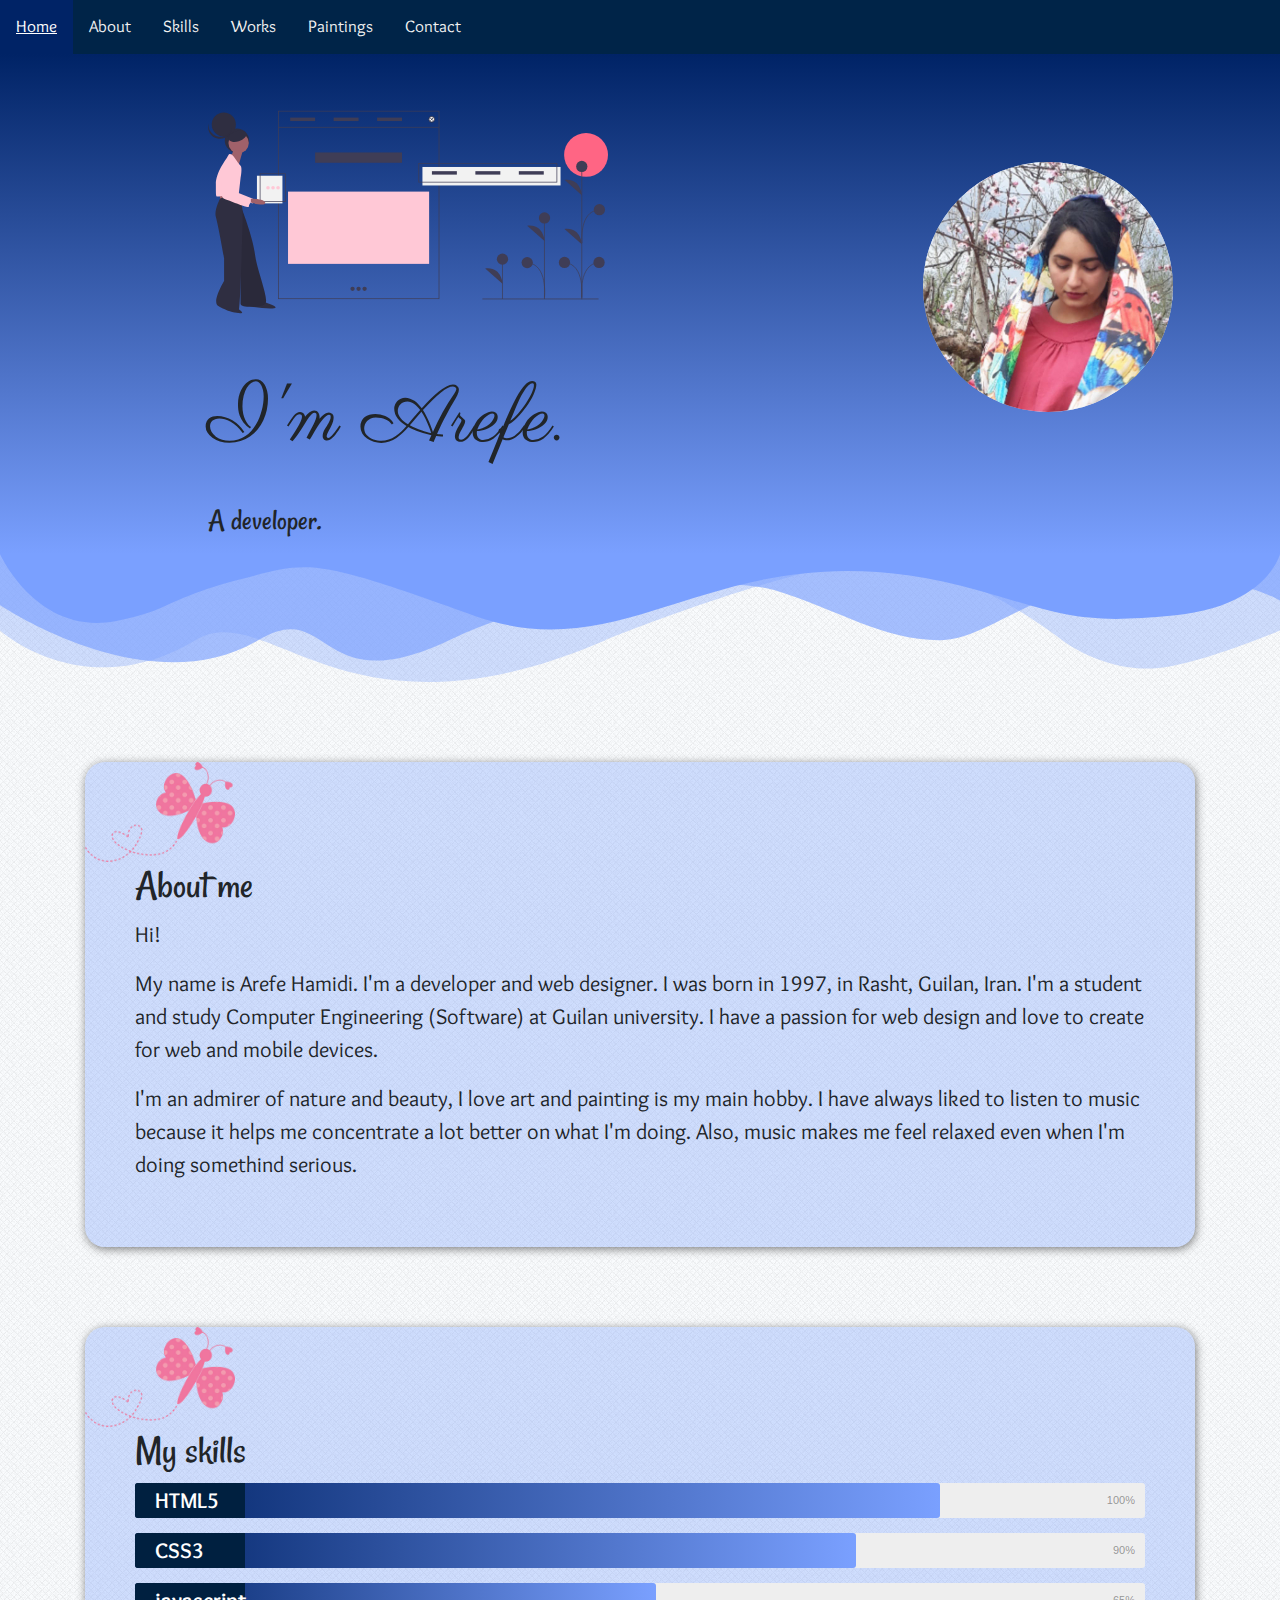
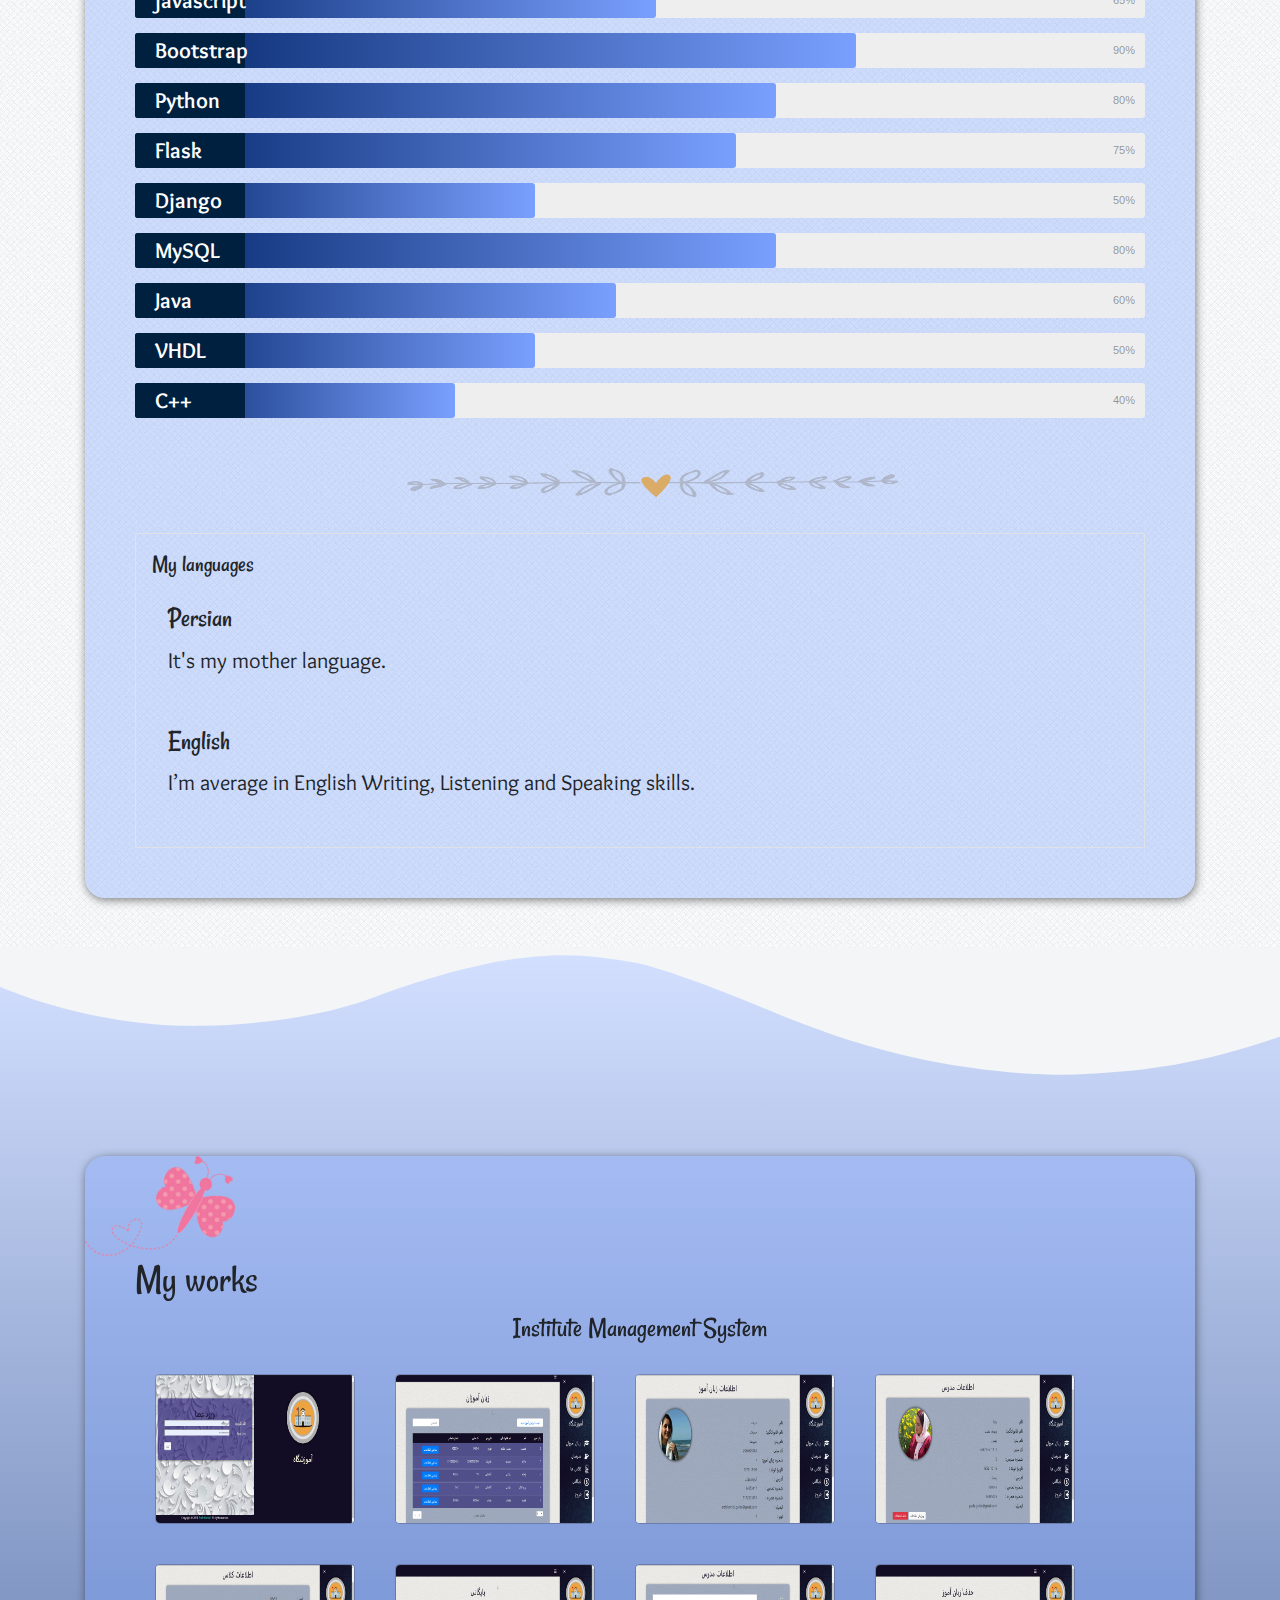
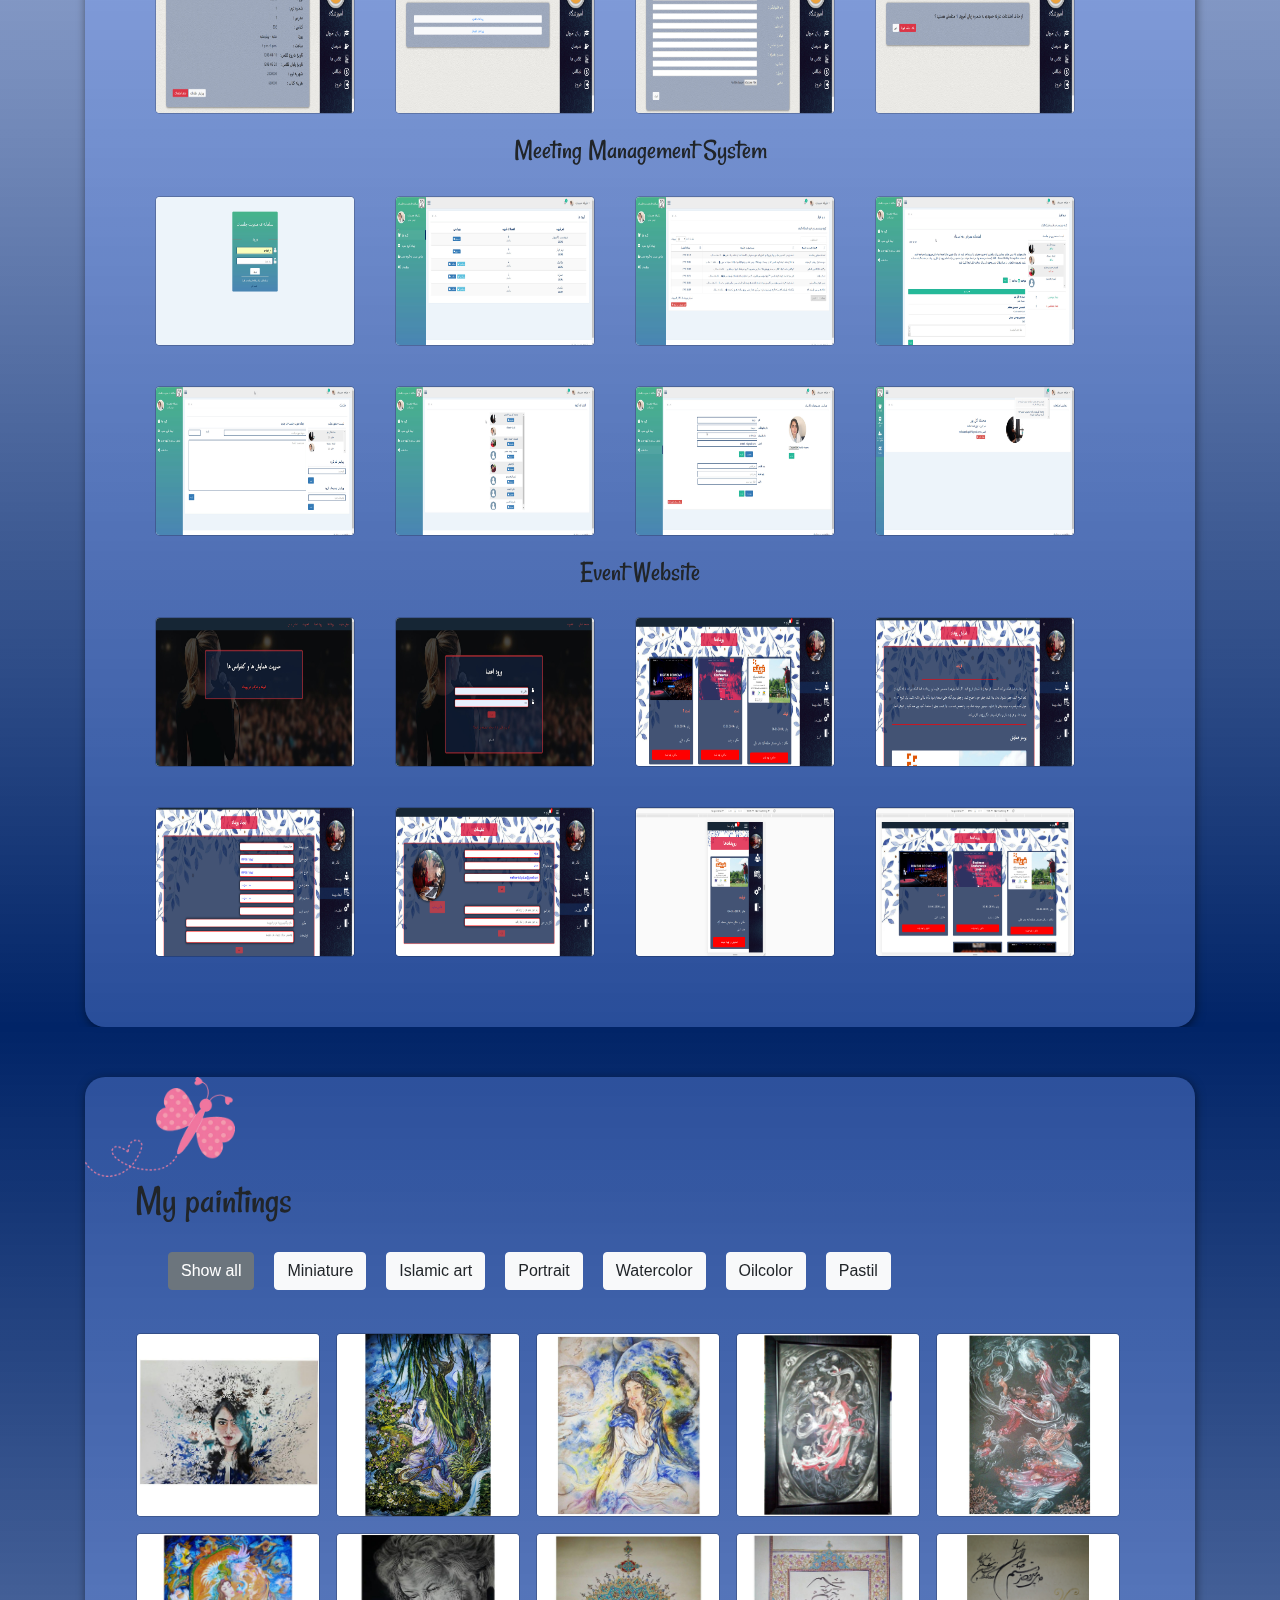
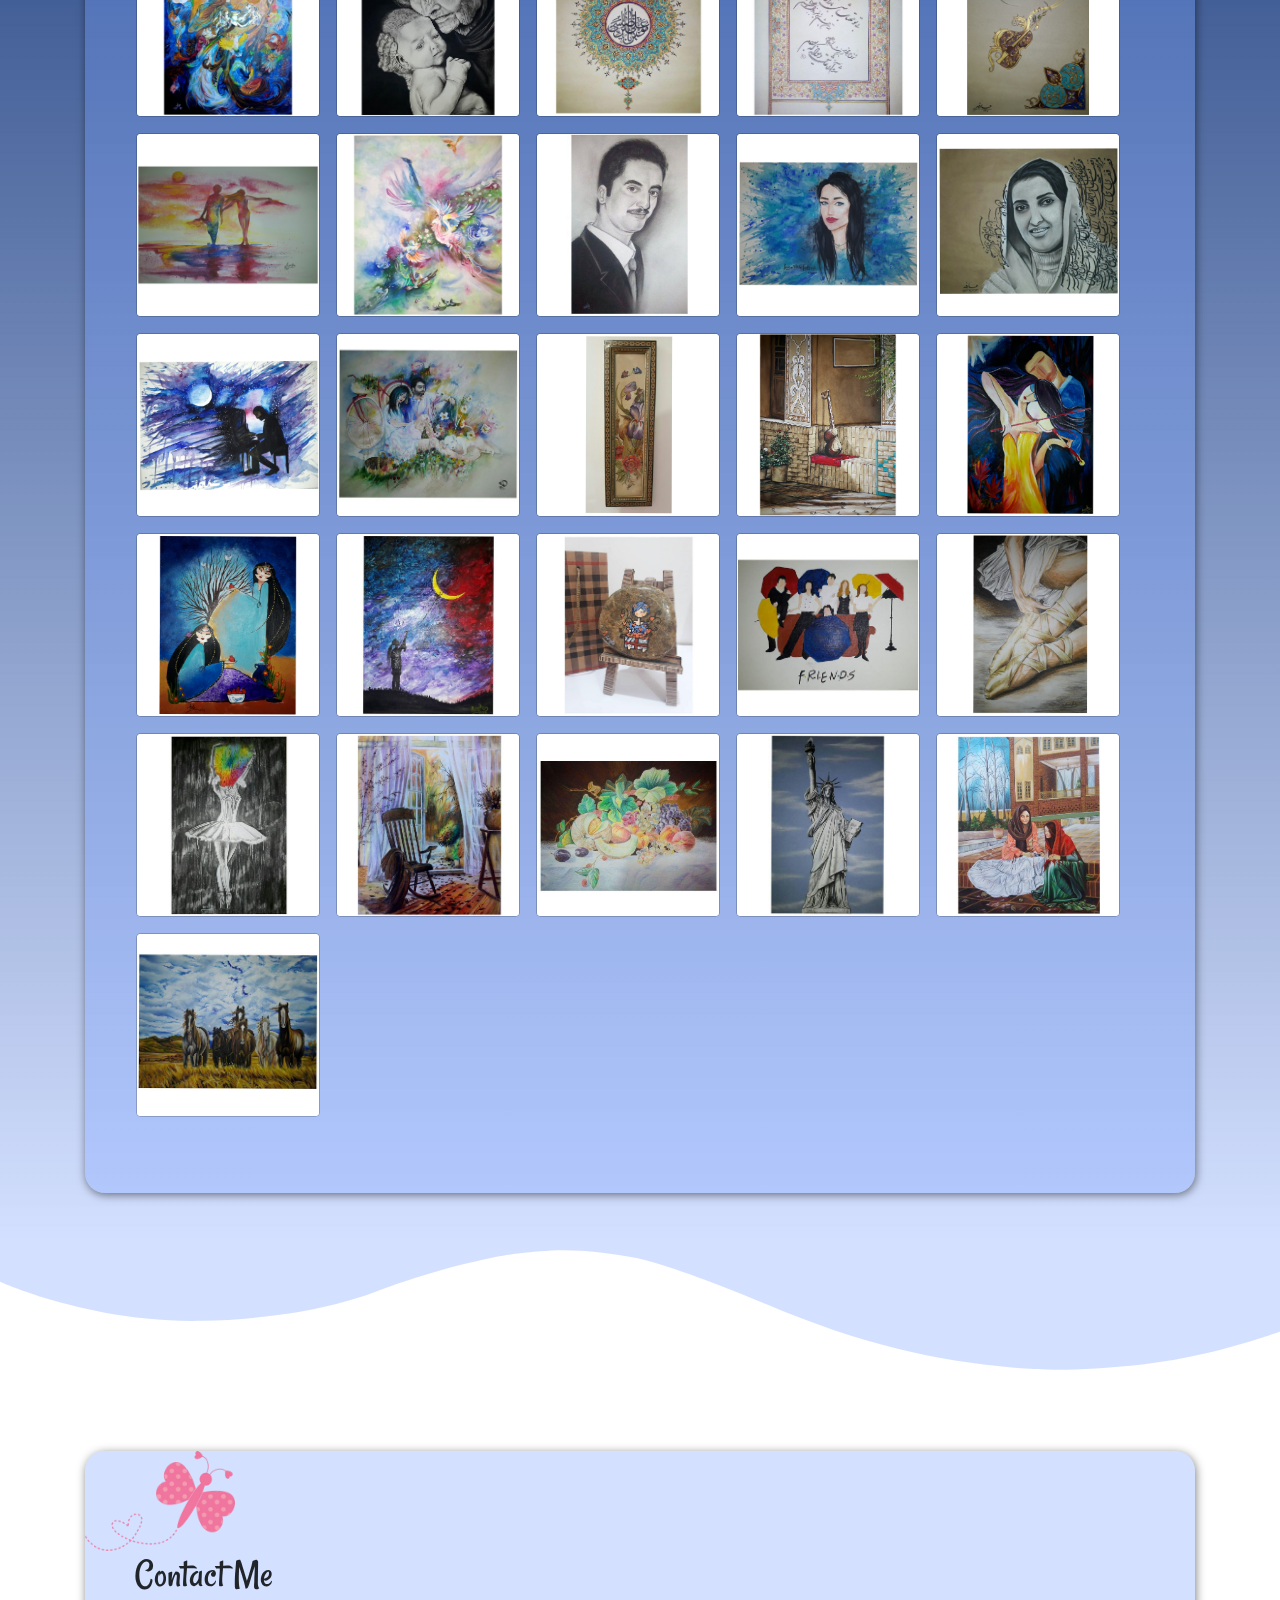
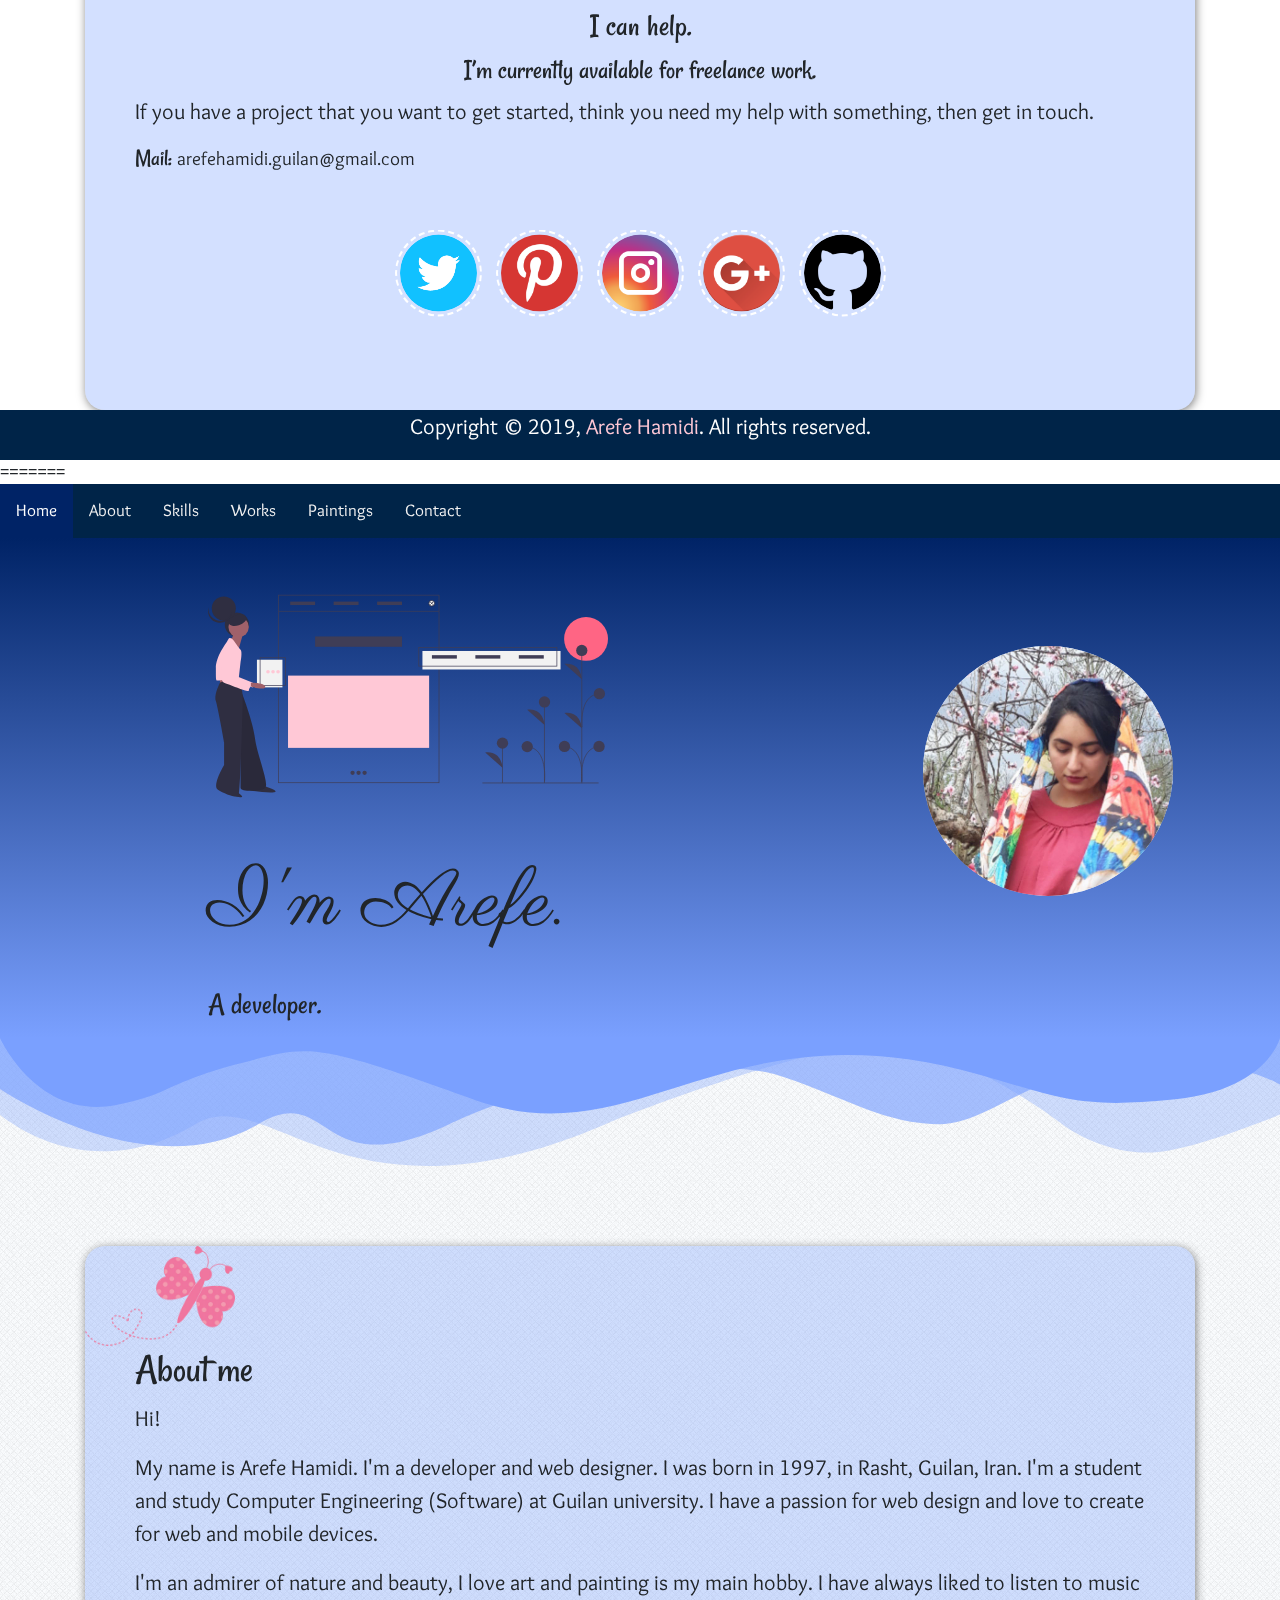
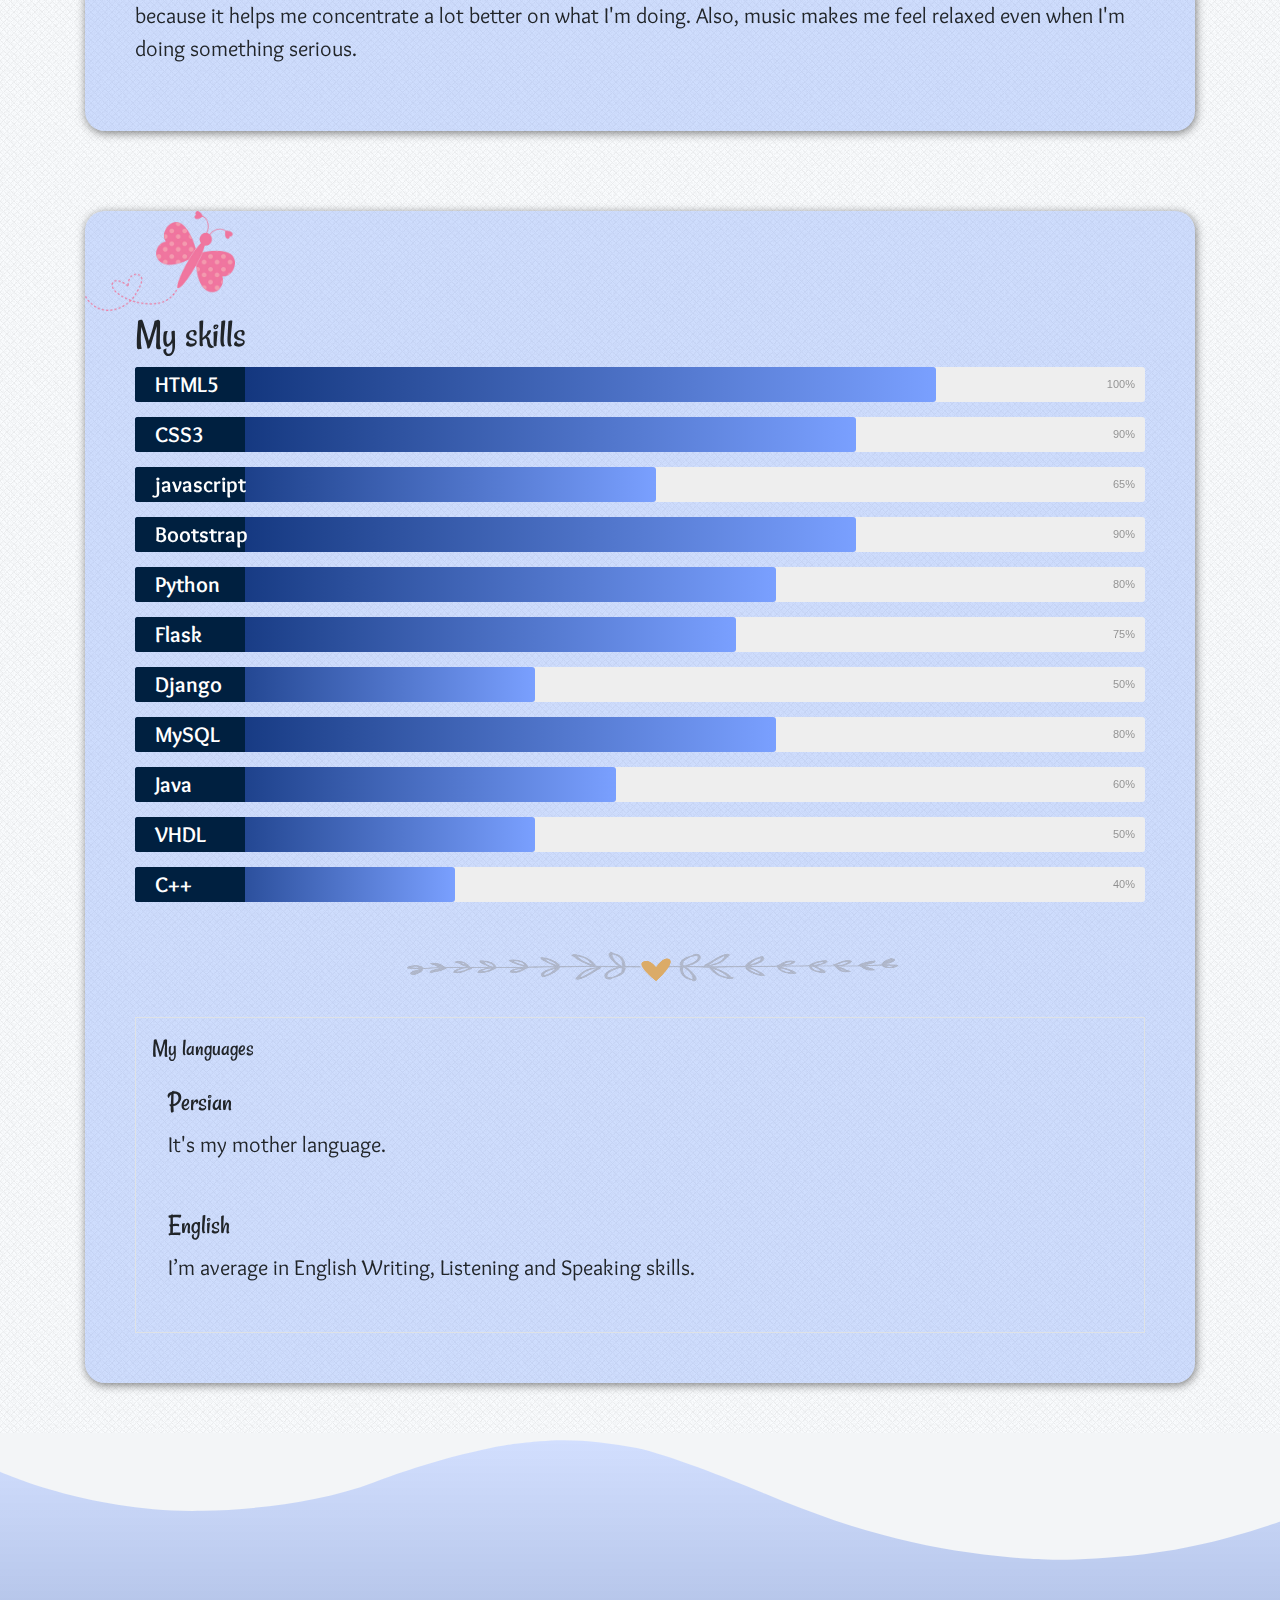
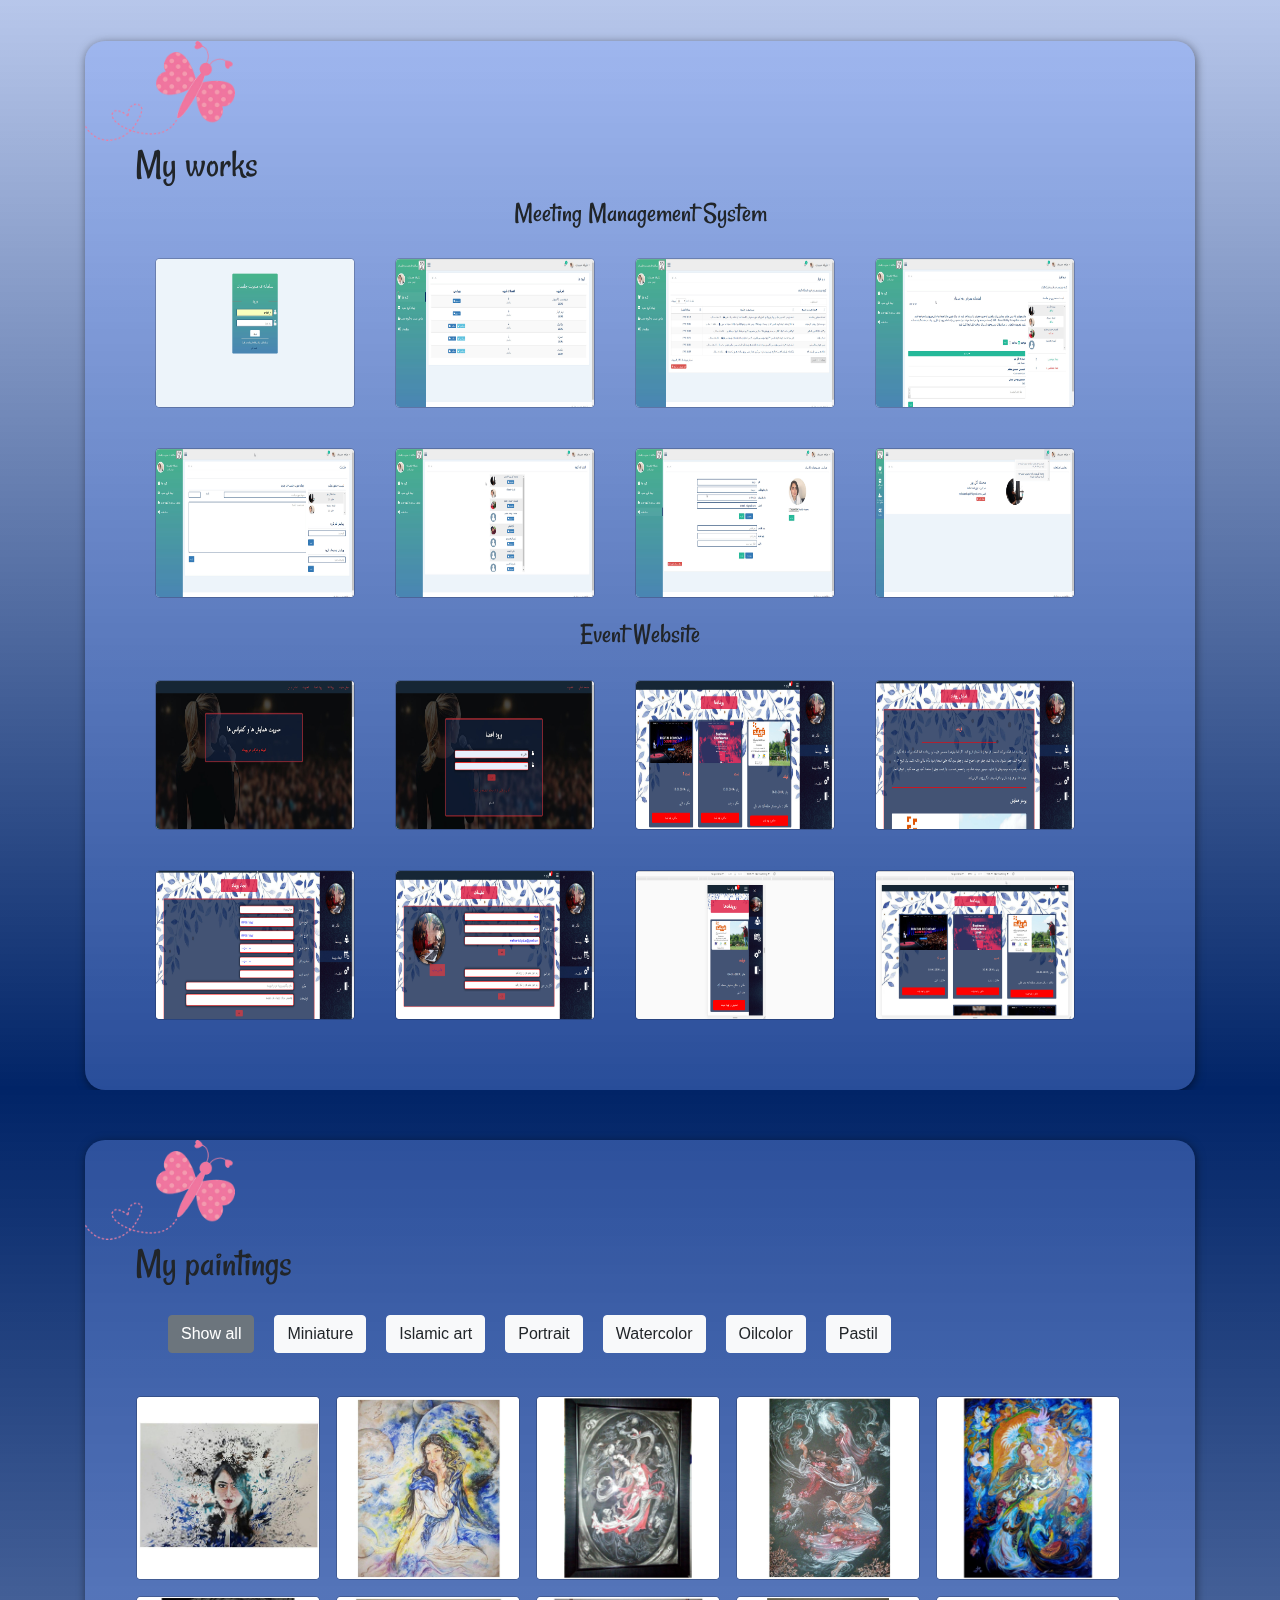
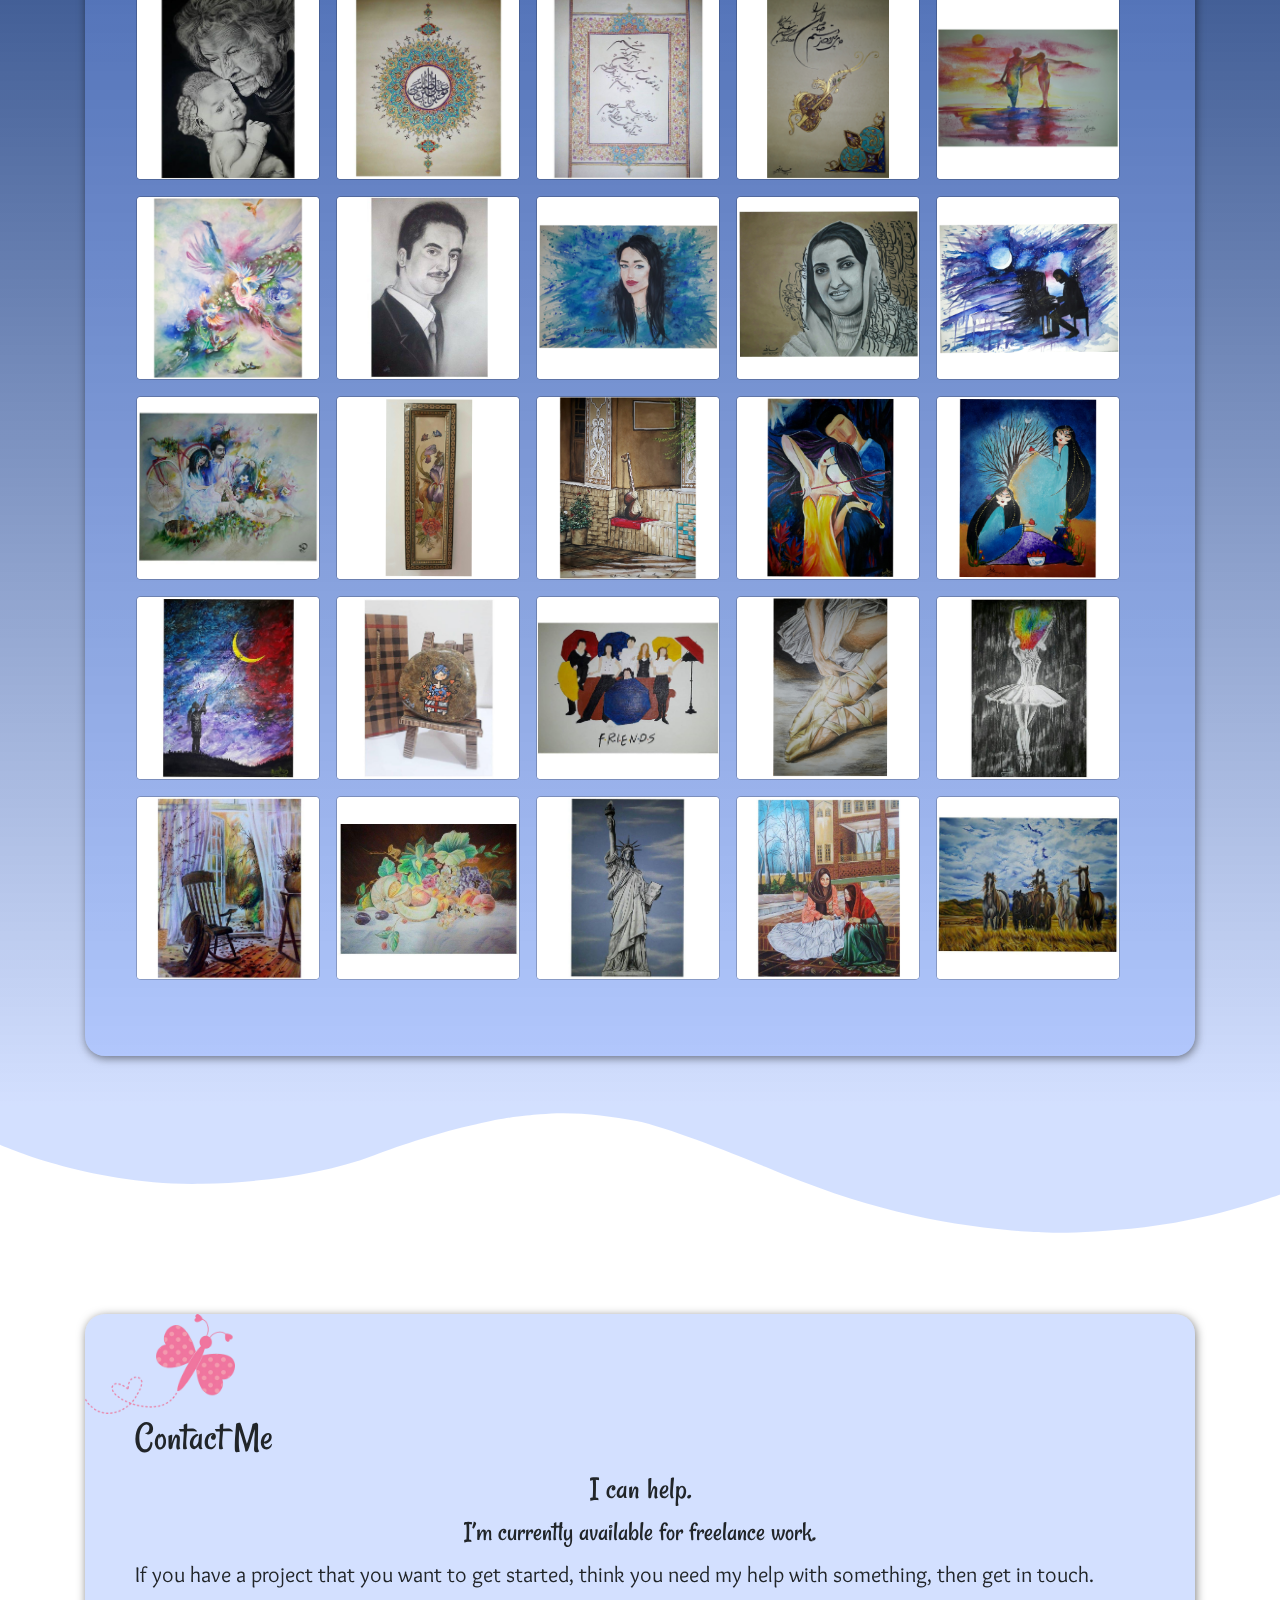
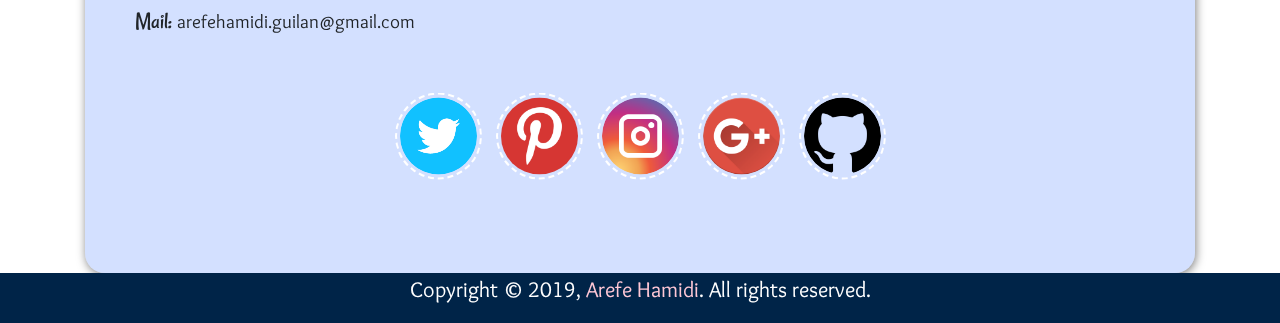
==== commit ad952d04: "Update index.html" ====
--- a/index.html
+++ b/index.html
@@ -1368,4 +1368,3 @@
 </body>
 
 </html>
->>>>>>> 6d4461089c6911fc10b4e823a4902dfee4f7148e:index.html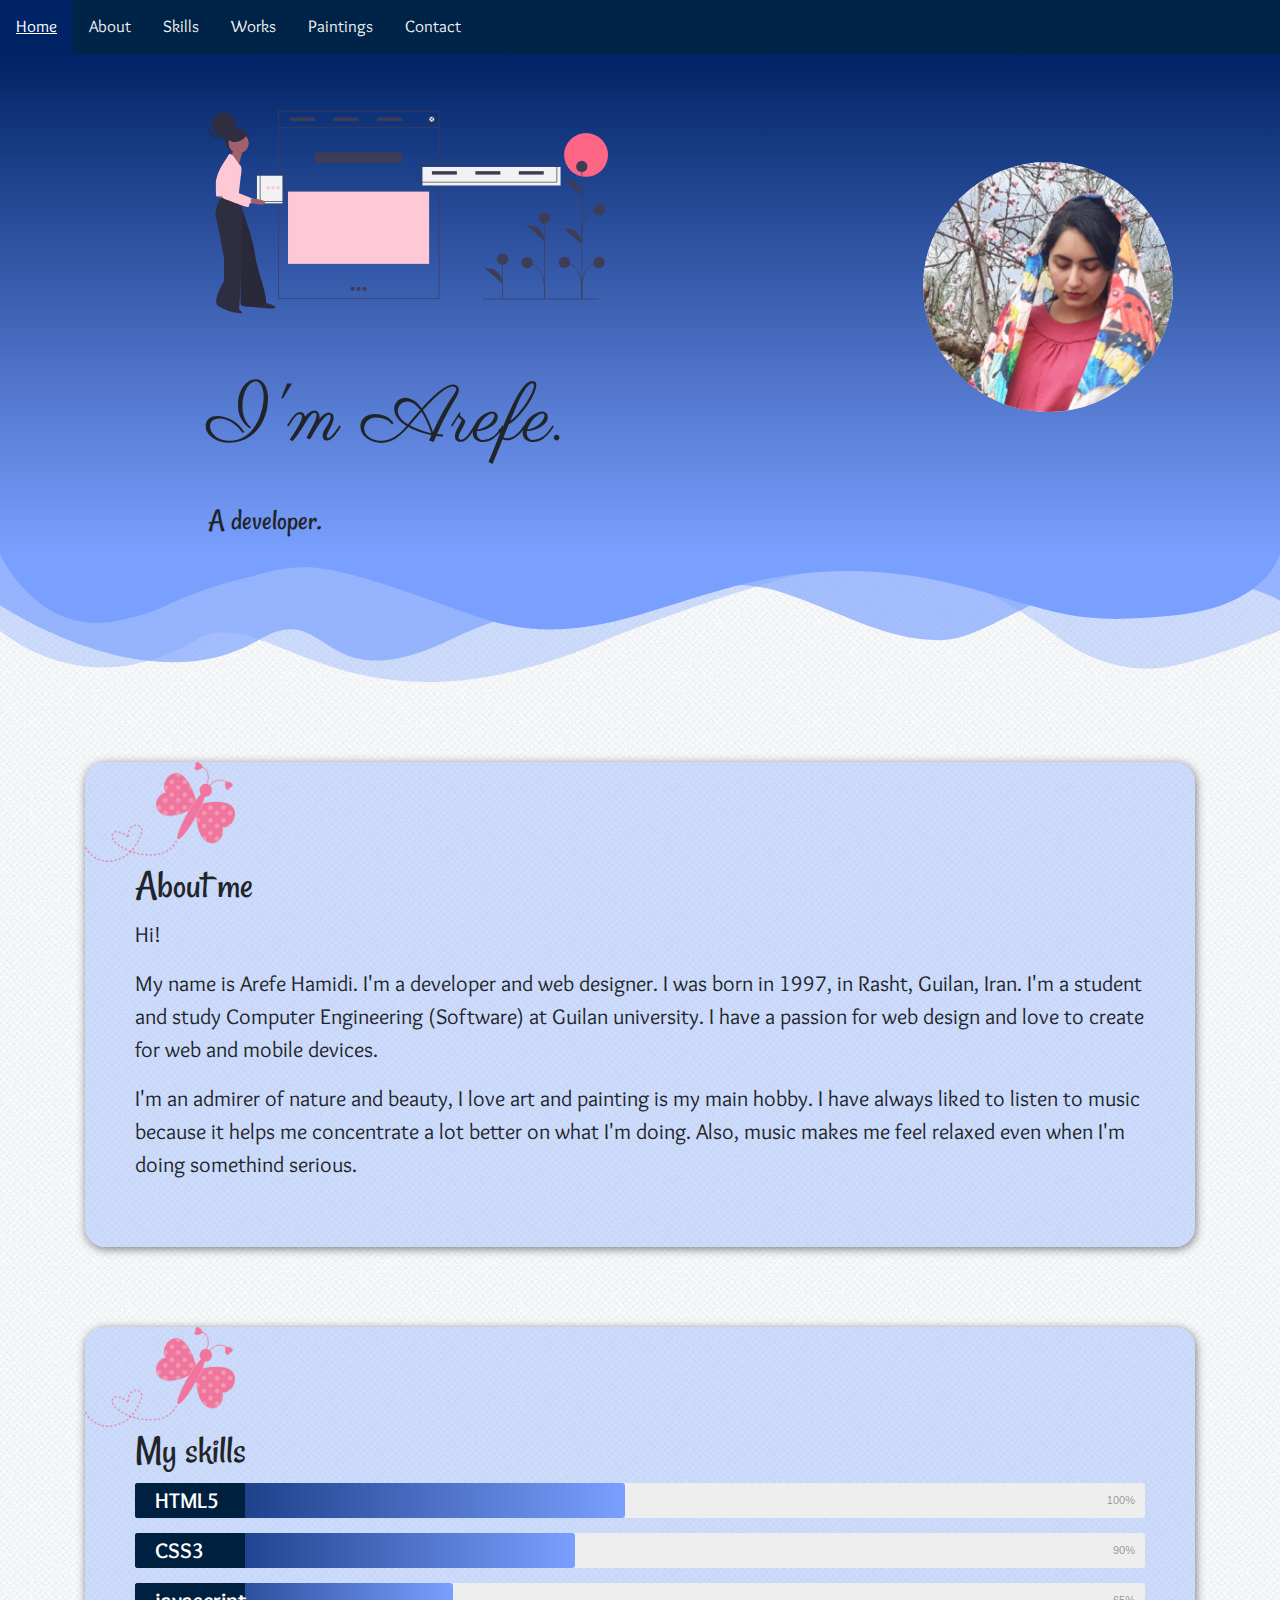
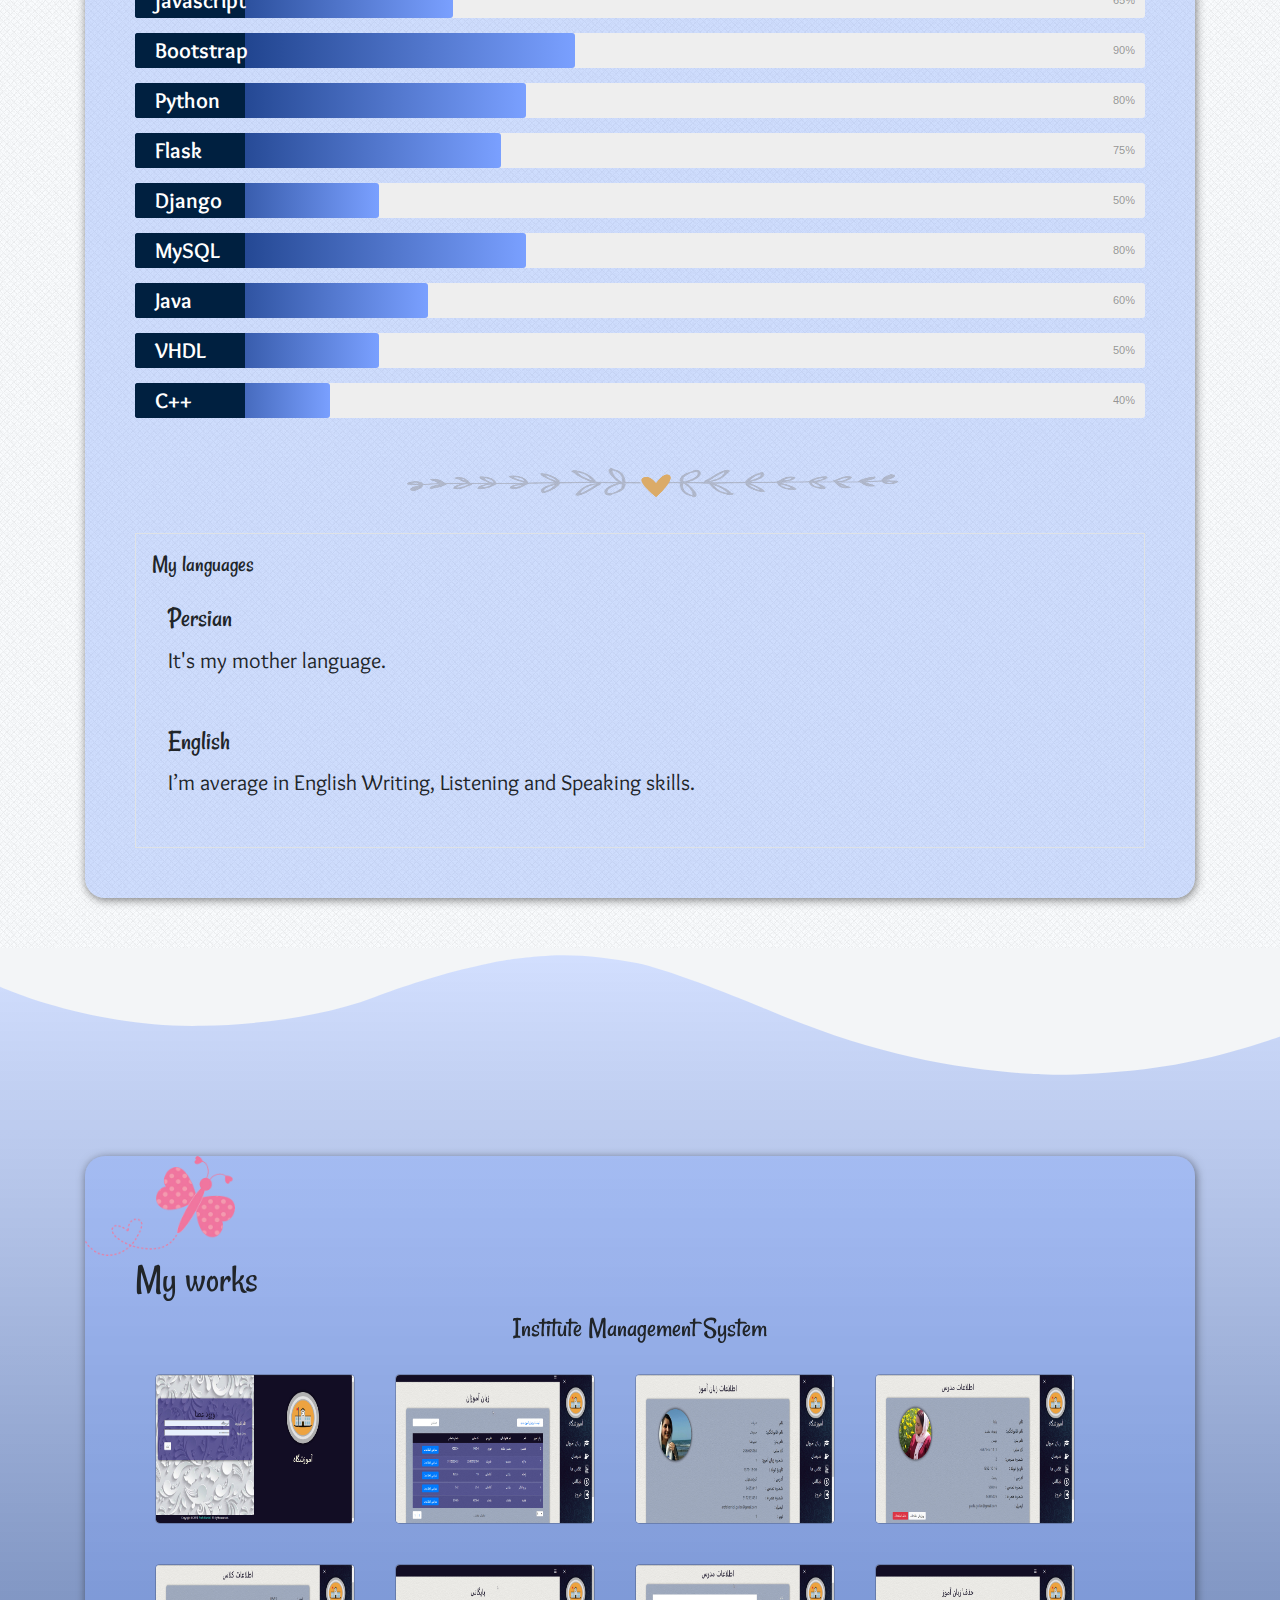
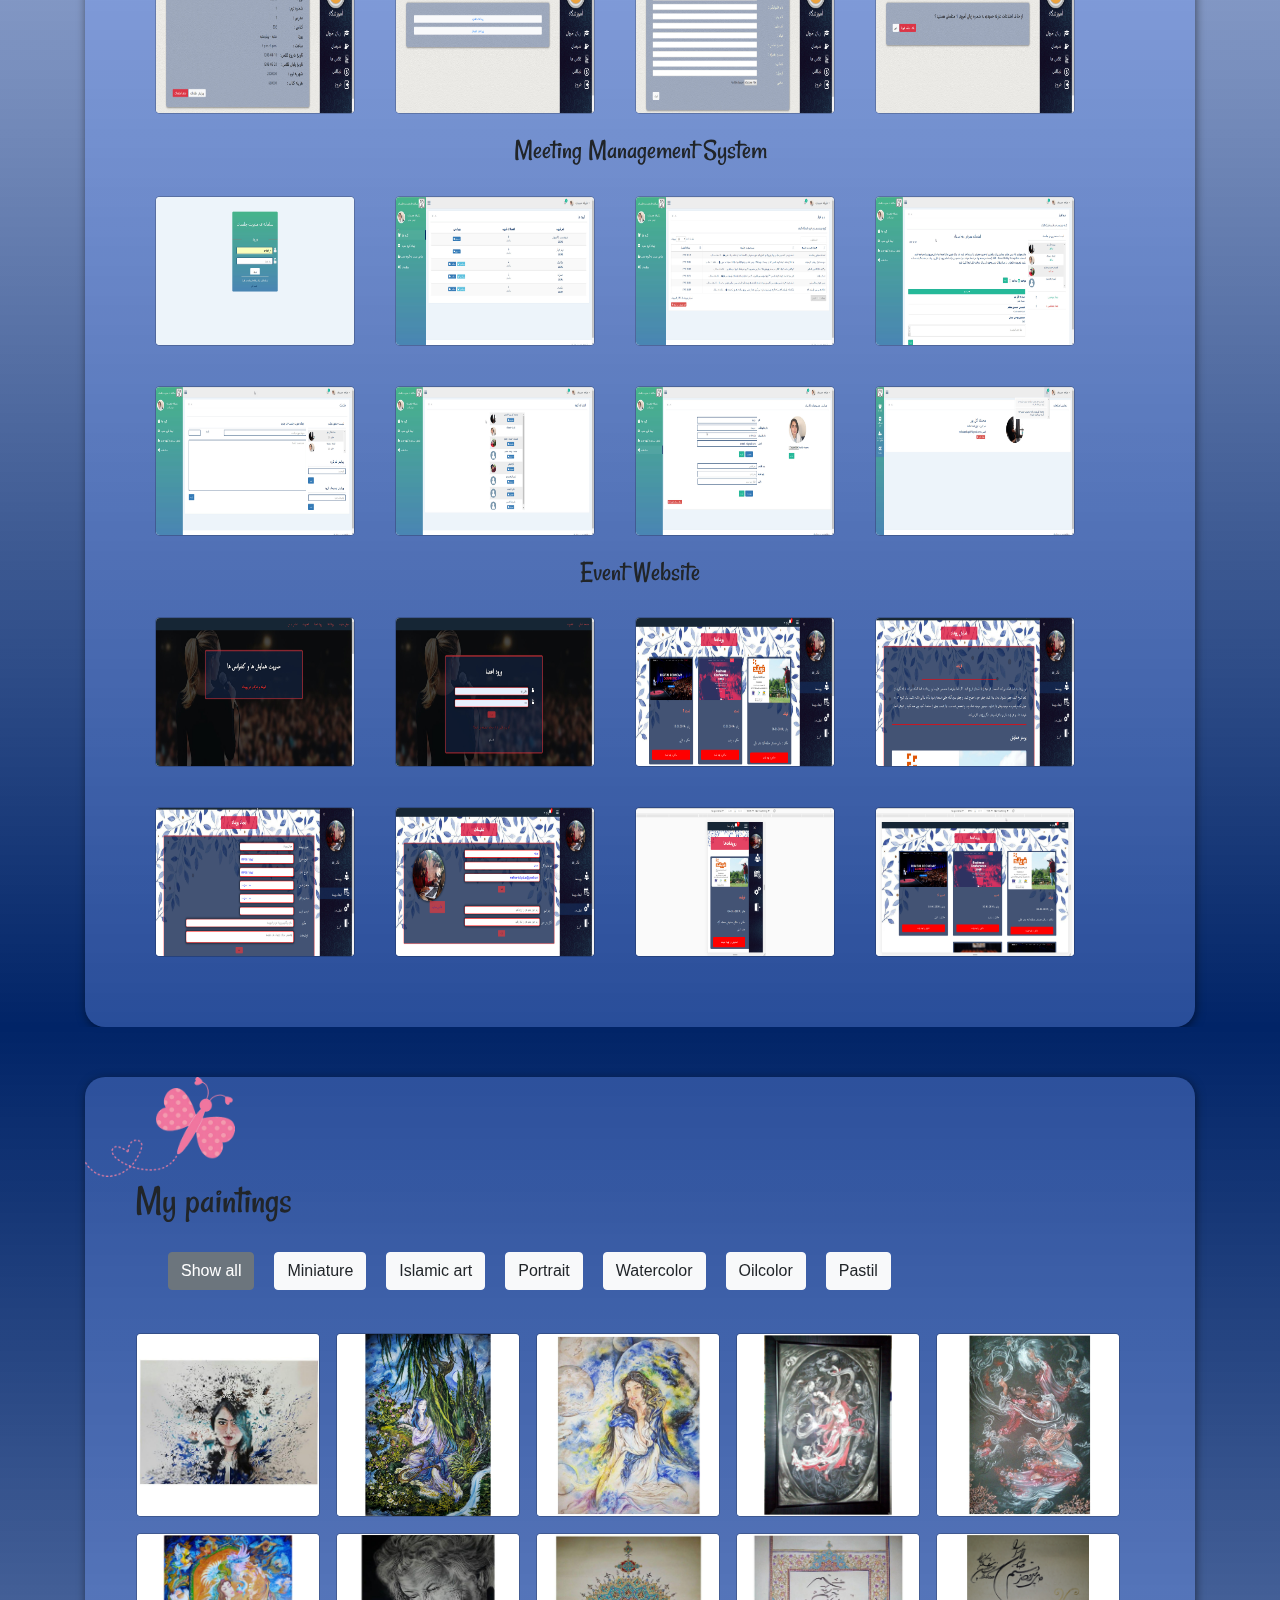
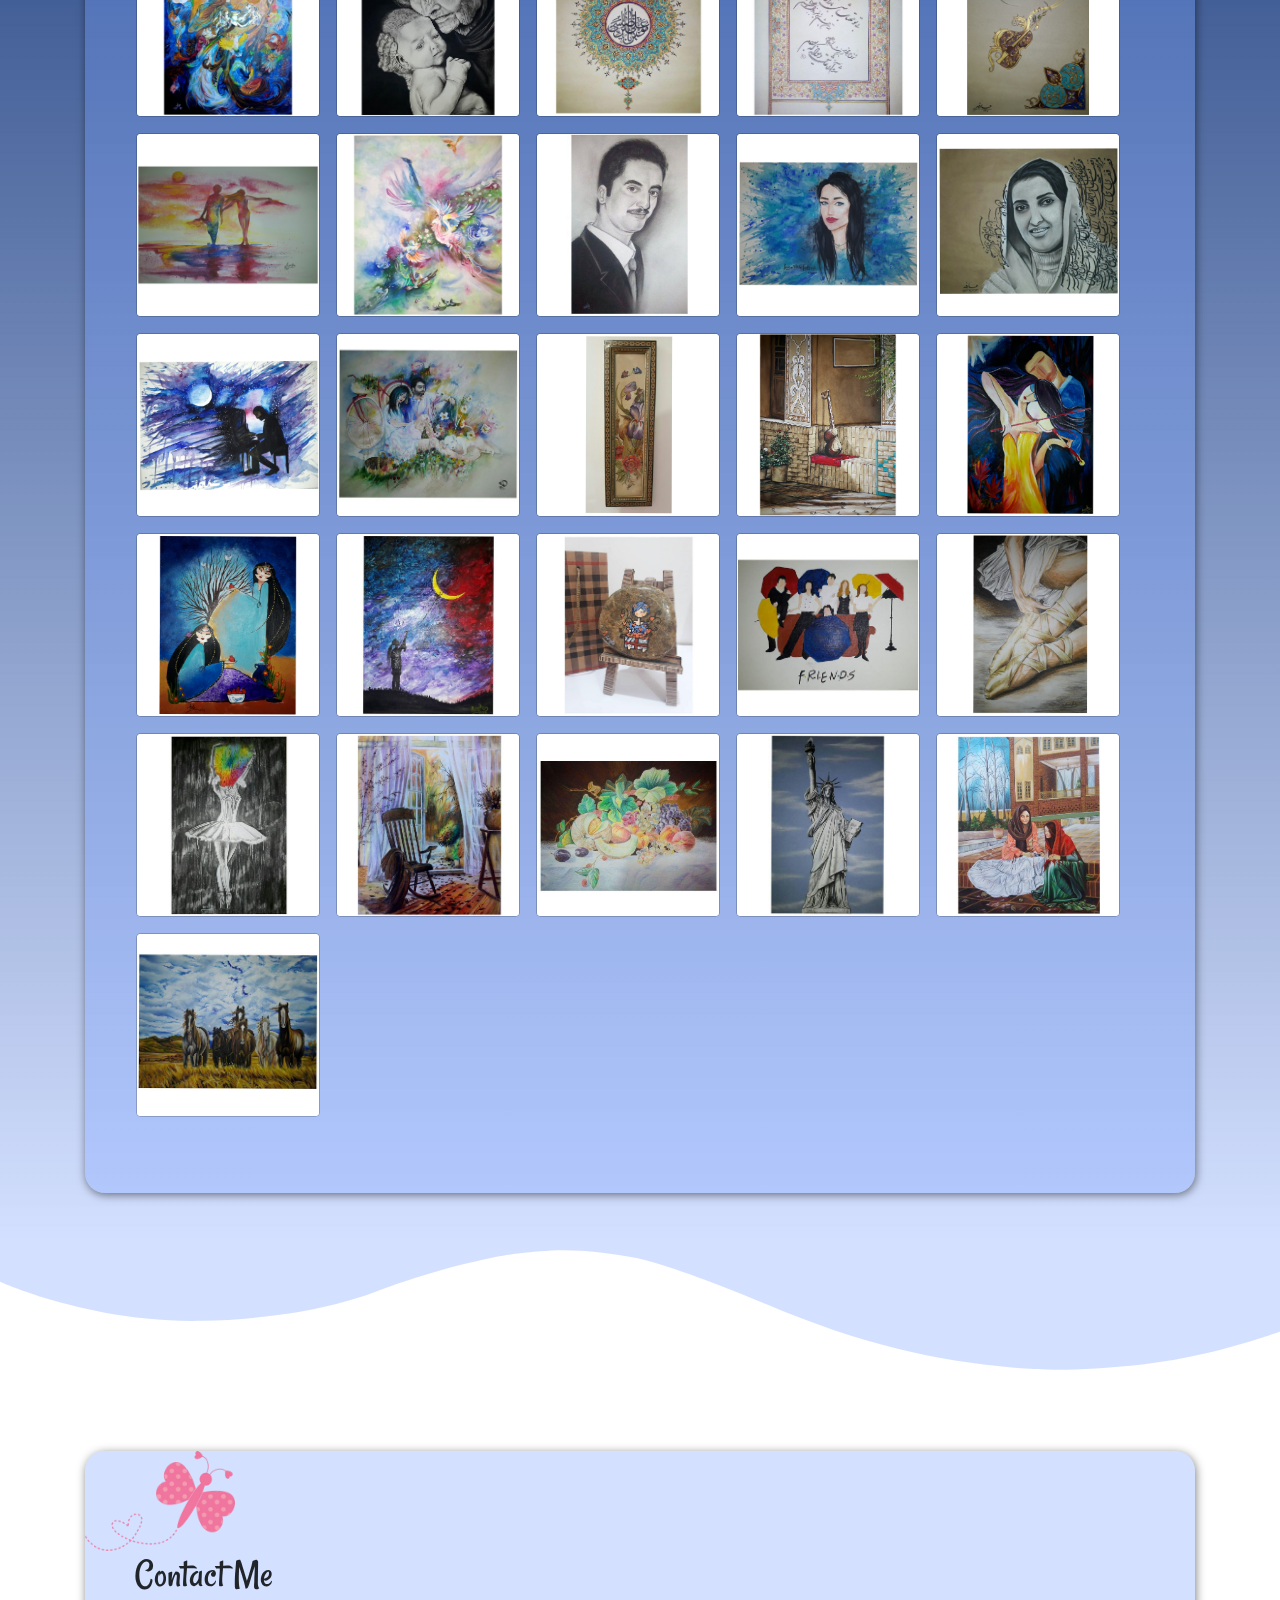
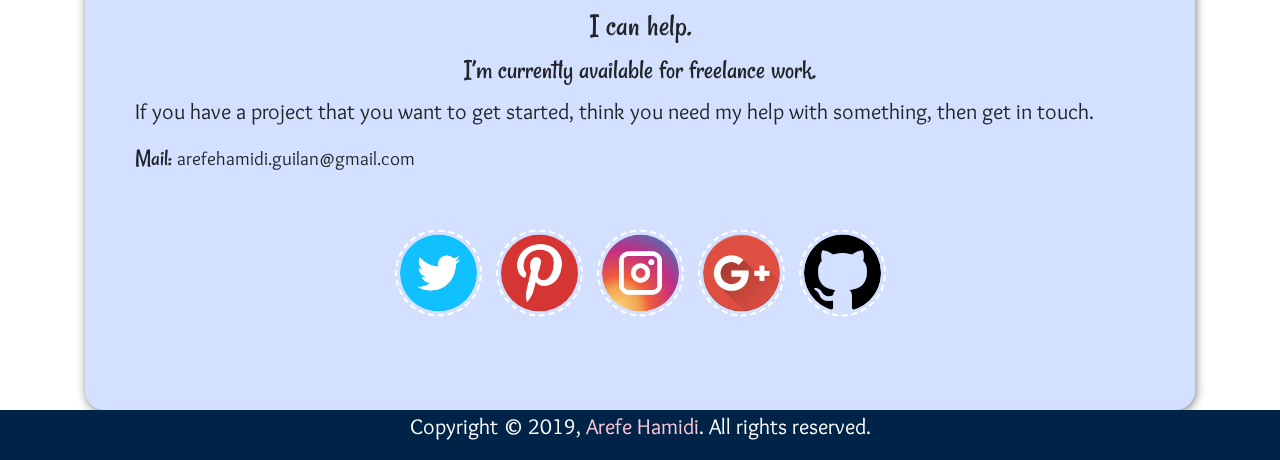
==== commit 88bf0b38: "Update index.html" ====
--- a/index.html
+++ b/index.html
@@ -711,660 +711,3 @@
 </body>
 
 </html>
-=======
-<!DOCTYPE html>
-<html>
-
-<head>
-    <meta charset="utf-8">
-    <meta name="viewport" content="width=device-width, initial-scale=1">
-    <title>Arefe Hamidi</title>
-    <link href="image/butterfly_PNG1040.png" rel="shotcut icon">
-    <link rel="stylesheet" href="https://maxcdn.bootstrapcdn.com/bootstrap/4.3.1/css/bootstrap.min.css">
-    <link rel="stylesheet" type="text/css" href="css/style.css">
-    <link rel="stylesheet" type="text/css" href="css/bootstrap/bootstrap-grid.css">
-    <link rel="stylesheet" type="text/css" href="css/bootstrap/bootstrap-grid.css.map">
-    <link rel="stylesheet" type="text/css" href="css/bootstrap/bootstrap-grid.min.css">
-    <link rel="stylesheet" type="text/css" href="css/bootstrap/bootstrap-grid.min.css.map">
-    <link rel="stylesheet" type="text/css" href="css/bootstrap/bootstrap-reboot.css">
-    <link rel="stylesheet" type="text/css" href="css/bootstrap/bootstrap-reboot.css.map">
-    <link rel="stylesheet" type="text/css" href="css/bootstrap/bootstrap-reboot.min.css">
-    <link rel="stylesheet" type="text/css" href="css/bootstrap/bootstrap-reboot.min.css.map">
-    <link rel="stylesheet" type="text/css" href="css/bootstrap/bootstrap.css">
-    <link rel="stylesheet" type="text/css" href="css/bootstrap/bootstrap.css.map">
-    <link rel="stylesheet" type="text/css" href="css/bootstrap/bootstrap.min.css">
-    <link rel="stylesheet" type="text/css" href="css/bootstrap/bootstrap.min.css.map">
-    <link href="https://fonts.googleapis.com/css?family=Parisienne|Merienda|Rancho|Overlock&display=swap"
-        rel="stylesheet">
-    <link rel="stylesheet" href="https://cdnjs.cloudflare.com/ajax/libs/font-awesome/4.7.0/css/font-awesome.min.css">
-    <script src="https://ajax.googleapis.com/ajax/libs/jquery/3.4.1/jquery.min.js"></script>
-    <script src="https://cdnjs.cloudflare.com/ajax/libs/popper.js/1.14.7/umd/popper.min.js"></script>
-    <script src="https://maxcdn.bootstrapcdn.com/bootstrap/4.3.1/js/bootstrap.min.js"></script>
-</head>
-
-<body>
-
-    <div class="topnav" id="myTopnav">
-        <a href="#home" class="active">Home</a>
-        <a href="#About">About</a>
-        <a href="#Skill">Skills</a>
-        <a href="#Work">Works</a>
-        <a href="#Paintings">Paintings</a>
-        <a href="#Contact">Contact</a>
-        <a href="javascript:void(0);" class="icon" onclick="myFunction()">
-            <i class="fa fa-bars"></i>
-        </a>
-    </div>
-
-    <div class="bg" id="home">
-        <div class="d-flex">
-            <div class="p-2  flex-fill">
-                <div class="bio">
-                    <img src="image/undraw_load_more_t79d.svg">
-                    <p class="name">I'm Arefe.</p>
-                    <p>A developer.</p>
-                </div>
-            </div>
-            <div class="p-2 flex-fill">
-                <div class="profile ">
-                    <div class="avatar">
-                        <img src="image/IMG_20190322_144633_857.jpg">
-                    </div>
-                </div>
-            </div>
-        </div>
-    </div>
-
-
-    <div class="containerbackground">
-        <div class="shape" data-negative="false">
-            <svg viewBox="0 0 1000 100" preserveAspectRatio="none">
-                <path class="elementor-shape-fill" opacity="0.33"
-                    d="M473,67.3c-203.9,88.3-263.1-34-320.3,0C66,119.1,0,59.7,0,59.7V0h1000v59.7 c0,0-62.1,26.1-94.9,29.3c-32.8,3.3-62.8-12.3-75.8-22.1C806,49.6,745.3,8.7,694.9,4.7S492.4,59,473,67.3z">
-                </path>
-                <path class="elementor-shape-fill" opacity="0.66"
-                    d="M734,67.3c-45.5,0-77.2-23.2-129.1-39.1c-28.6-8.7-150.3-10.1-254,39.1 s-91.7-34.4-149.2,0C115.7,118.3,0,39.8,0,39.8V0h1000v36.5c0,0-28.2-18.5-92.1-18.5C810.2,18.1,775.7,67.3,734,67.3z">
-                </path>
-                <path class="elementor-shape-fill"
-                    d="M766.1,28.9c-200-57.5-266,65.5-395.1,19.5C242,1.8,242,5.4,184.8,20.6C128,35.8,132.3,44.9,89.9,52.5C28.6,63.7,0,0,0,0 h1000c0,0-9.9,40.9-83.6,48.1S829.6,47,766.1,28.9z">
-                </path>
-            </svg>
-        </div>
-
-        <div class="container">
-
-            <div id="About" class="mybox">
-                <div class="butterfly"> <img src="image/31531-1-cute-butterflies-file.png"></div>
-                <h1>About me </h1>
-                <p>
-                    Hi!
-                </p>
-                <p>
-                    My name is Arefe Hamidi. I'm a developer and web designer. I was born in 1997, in Rasht, Guilan,
-                    Iran. I'm a student and study Computer Engineering (Software) at Guilan university. I have a passion
-                    for
-                    web design and love to create for web and mobile devices.
-                </p>
-                <p>
-                    I'm an admirer of nature and beauty, I love art and painting is my main hobby. I have always liked
-                    to listen to music because it helps me concentrate a lot better on what I'm doing.
-                    Also, music makes me feel relaxed even when I'm doing something serious.
-                </p>
-            </div>
-
-
-            <div id="Skill" class="mybox">
-                <div class="butterfly"> <img src="image/31531-1-cute-butterflies-file.png"></div>
-                <h1>My skills </h1>
-                <div class="skillbar clearfix " data-percent="100%">
-                    <div class="skillbar-title"><span>HTML5</span></div>
-                    <div class="skillbar-bar">
-                    </div>
-                    <div class="skill-bar-percent">100%</div>
-                </div> <!-- End Skill Bar -->
-
-                <div class="skillbar clearfix " data-percent="90%">
-                    <div class="skillbar-title"><span>CSS3</span></div>
-                    <div class="skillbar-bar">
-                    </div>
-                    <div class="skill-bar-percent">90%</div>
-                </div> <!-- End Skill Bar -->
-
-                <div class=" skillbar clearfix " data-percent="65%">
-                    <div class="skillbar-title"><span>javascript</span></div>
-                    <div class="skillbar-bar ">
-                    </div>
-                    <div class="skill-bar-percent">65%</div>
-                </div> <!-- End Skill Bar -->
-
-                <div class="skillbar clearfix " data-percent="90%">
-                    <div class="skillbar-title"><span>Bootstrap</span></div>
-                    <div class="skillbar-bar">
-                    </div>
-                    <div class="skill-bar-percent">90%</div>
-                </div> <!-- End Skill Bar -->
-
-                <div class="skillbar clearfix " data-percent="80%">
-                    <div class="skillbar-title"><span>Python</span></div>
-                    <div class="skillbar-bar">
-                    </div>
-                    <div class="skill-bar-percent">80%</div>
-                </div> <!-- End Skill Bar -->
-
-                <div class="skillbar clearfix " data-percent="75%">
-                    <div class="skillbar-title"><span>Flask</span></div>
-                    <div class="skillbar-bar">
-                    </div>
-                    <div class="skill-bar-percent">75%</div>
-                </div> <!-- End Skill Bar -->
-
-                <div class="skillbar clearfix " data-percent="50%">
-                    <div class="skillbar-title"><span>Django</span></div>
-                    <div class="skillbar-bar">
-                    </div>
-                    <div class="skill-bar-percent">50%</div>
-                </div> <!-- End Skill Bar -->
-
-                <div class="skillbar clearfix " data-percent="80%">
-                    <div class="skillbar-title"><span>MySQL</span></div>
-                    <div class="skillbar-bar">
-                    </div>
-                    <div class="skill-bar-percent">80%</div>
-                </div> <!-- End Skill Bar -->
-
-                <div class="skillbar clearfix " data-percent="60%">
-                    <div class="skillbar-title"><span>Java</span></div>
-                    <div class="skillbar-bar">
-                    </div>
-                    <div class="skill-bar-percent">60%</div>
-                </div> <!-- End Skill Bar -->
-
-                <div class="skillbar clearfix " data-percent="50%">
-                    <div class="skillbar-title"><span>VHDL</span></div>
-                    <div class="skillbar-bar">
-                    </div>
-                    <div class="skill-bar-percent">50%</div>
-                </div> <!-- End Skill Bar -->
-
-                <div class="skillbar clearfix " data-percent="40%">
-                    <div class="skillbar-title"><span>C++</span></div>
-                    <div class="skillbar-bar">
-                    </div>
-                    <div class="skill-bar-percent">40%</div>
-                </div> <!-- End Skill Bar -->
-
-                <div class="line"><img src="image/176426_horizontal-line-png.png"></div>
-
-                <div class="media border p-3">
-                    <div class="media-body">
-                        <h4>My languages</h4>
-                        <div class="media p-3">
-                            <div class="media-body">
-                                <h3>Persian </h3>
-                                <p>It's my mother language.</p>
-                            </div>
-                        </div>
-                        <div class="media p-3">
-                            <div class="media-body">
-                                <h3>English </h3>
-                                <p>I’m average in English Writing, Listening and Speaking skills.</p>
-                            </div>
-                        </div>
-                    </div>
-                </div>
-
-            </div>
-        </div>
-    </div>
-
-
-    <div class="bgimage"></div>
-
-    <div class="workbg">
-        <svg xmlns="http://www.w3.org/2000/svg" viewBox="0 0 1000 100" preserveAspectRatio="none"
-            style="fill: rgb(243, 245, 247)">
-            <path class="elementor-shape-fill1" d="M421.9,6.5c22.6-2.5,51.5,0.4,75.5,5.3c23.6,4.9,70.9,23.5,100.5,35.7c75.8,32.2,133.7,44.5,192.6,49.7
-            c23.6,2.1,48.7,3.5,103.4-2.5c54.7-6,106.2-25.6,106.2-25.6V0H0v30.3c0,0,72,32.6,158.4,30.5c39.2-0.7,92.8-6.7,134-22.4
-            c21.2-8.1,52.2-18.2,79.7-24.2C399.3,7.9,411.6,7.5,421.9,6.5z"></path>
-        </svg>
-
-        <div class="container">
-            <div id="Work" class="mybox">
-                <div class="butterfly"> <img src="image/31531-1-cute-butterflies-file.png"></div>
-                <h1>My works </h1>
-
-
-                <h3 style="text-align: center">Meeting Management System</h3>
-                <div class="d-flex flex-wrap">
-                    <div class="flex-item"><a href="#"><a target="_blank"
-                                href="image/work/MeetingManagementSystem/2018-11-06_23-29-13.jpg">
-                                <img src="image/work/MeetingManagementSystem/2018-11-06_23-29-13.jpg"
-                                    class="modal-content">
-                            </a>
-                    </div>
-                    <div class="flex-item"><a target="_blank"
-                            href="image/work/MeetingManagementSystem/2018-11-06_23-32-08.jpg">
-                            <img src="image/work/MeetingManagementSystem/2018-11-06_23-32-08.jpg"
-                                class=" modal-content">
-                        </a>
-                    </div>
-                    <div class="flex-item"><a href="#"><a target="_blank"
-                                href="image/work/MeetingManagementSystem/2018-11-06_23-33-33.jpg">
-                                <img src="image/work/MeetingManagementSystem/2018-11-06_23-33-33.jpg"
-                                    class="modal-content">
-                            </a>
-                    </div>
-                    <div class="flex-item"><a target="_blank"
-                            href="image/work/MeetingManagementSystem/2018-11-06_23-34-41.jpg">
-                            <img src="image/work/MeetingManagementSystem/2018-11-06_23-34-41.jpg"
-                                class=" modal-content">
-                        </a>
-                    </div>
-                    <div class="flex-item"><a href="#"><a target="_blank"
-                                href="image/work/MeetingManagementSystem/2018-11-06_23-35-20.jpg">
-                                <img src="image/work/MeetingManagementSystem/2018-11-06_23-35-20.jpg"
-                                    class="modal-content">
-                            </a>
-                    </div>
-                    <div class="flex-item"><a target="_blank"
-                            href="image/work/MeetingManagementSystem/2018-11-06_23-36-02.jpg">
-                            <img src="image/work/MeetingManagementSystem/2018-11-06_23-36-02.jpg"
-                                class=" modal-content">
-                        </a>
-                    </div>
-                    <div class="flex-item"><a href="#"><a target="_blank"
-                                href="image/work/MeetingManagementSystem/2018-11-06_23-36-57.jpg">
-                                <img src="image/work/MeetingManagementSystem/2018-11-06_23-36-57.jpg"
-                                    class="modal-content">
-                            </a>
-                    </div>
-                    <div class="flex-item"><a target="_blank"
-                            href="image/work/MeetingManagementSystem/2018-11-07_00-02-02.jpg">
-                            <img src="image/work/MeetingManagementSystem/2018-11-07_00-02-02.jpg"
-                                class=" modal-content">
-                        </a>
-                    </div>
-
-                </div>
-
-                <h3 style="text-align: center">Event Website</h3>
-                <div class="d-flex flex-wrap">
-                    <div class="flex-item"><a href="#"><a target="_blank"
-                                href="image/work/Event-Website/2019-07-15_17-41-32.jpg">
-                                <img src="image/work/Event-Website/2019-07-15_17-41-32.jpg" class="modal-content">
-                            </a>
-                    </div>
-                    <div class="flex-item"><a target="_blank" href="image/work/Event-Website/2019-07-15_17-42-50.jpg">
-                            <img src="image/work/Event-Website/2019-07-15_17-42-50.jpg" class=" modal-content">
-                        </a>
-                    </div>
-                    <div class="flex-item"><a href="#"><a target="_blank"
-                                href="image/work/Event-Website/2019-07-15_17-44-52.jpg">
-                                <img src="image/work/Event-Website/2019-07-15_17-44-52.jpg" class="modal-content">
-                            </a>
-                    </div>
-                    <div class="flex-item"><a target="_blank" href="image/work/Event-Website/2019-07-15_17-45-39.jpg">
-                            <img src="image/work/Event-Website/2019-07-15_17-45-39.jpg" class=" modal-content">
-                        </a>
-                    </div>
-                    <div class="flex-item"><a href="#"><a target="_blank"
-                                href="image/work/Event-Website/2019-07-15_17-46-28.jpg">
-                                <img src="image/work/Event-Website/2019-07-15_17-46-28.jpg" class="modal-content">
-                            </a>
-                    </div>
-                    <div class="flex-item"><a target="_blank" href="image/work/Event-Website/2019-07-15_17-46-49.jpg">
-                            <img src="image/work/Event-Website/2019-07-15_17-46-49.jpg" class=" modal-content">
-                        </a>
-                    </div>
-                    <div class="flex-item"><a href="#"><a target="_blank"
-                                href="image/work/Event-Website/2019-07-15_17-48-24.jpg">
-                                <img src="image/work/Event-Website/2019-07-15_17-48-24.jpg" class="modal-content">
-                            </a>
-                    </div>
-                    <div class="flex-item"><a target="_blank" href="image/work/Event-Website/2019-07-15_17-50-13.jpg">
-                            <img src="image/work/Event-Website/2019-07-15_17-50-13.jpg" class=" modal-content">
-                        </a>
-                    </div>
-
-                </div>
-
-            </div>
-        </div>
-    </div>
-
-    <div class="paintbg">
-        <div class="container" style=" padding-top: 50px;">
-            <div id="Paintings" class="mybox" style="margin-top: 0;">
-                <div class="butterfly"> <img src="image/31531-1-cute-butterflies-file.png"></div>
-                <h1>My paintings </h1>
-
-
-                <div class="main">
-                    <div id="myBtnContainer" class="btn d-flex flex-wrap">
-                        <button class="btn btn-secondary" onclick="filterSelection('all')"> Show all</button>
-                        <button class="btn btn-light" onclick="filterSelection('Miniature')"> Miniature</button>
-                        <button class="btn btn-light" onclick="filterSelection('Islamicart')"> Islamic art</button>
-                        <button class="btn btn-light" onclick="filterSelection('Portrait')"> Portrait</button>
-                        <button class="btn btn-light" onclick="filterSelection('watercolor')"> Watercolor</button>
-                        <button class="btn btn-light" onclick="filterSelection('Oil')"> Oilcolor</button>
-                        <button class="btn btn-light" onclick="filterSelection('Pastil')"> Pastil</button>
-                    </div>
-
-                    <!-- Portraitfolio Gallery Grid -->
-
-                    <div class="row" class="d-flex flex-wrap ">
-
-                        <div class="column Portrait">
-                            <div class="content">
-                                <a target="_blank" href="image/art/photo_2018-11-06_03-01-13.jpg">
-                                    <img src="image/art/photo_2018-11-06_03-01-13.jpg" class="modal-content">
-                                </a>
-                            </div>
-                        </div>
-
-                        <div class="column Miniature">
-                            <div class="content">
-                                <a target="_blank" href="image/art/photo_۲۰۱۸-۱۱-۰۵_۲۰-۴۱-۲۷.jpg">
-                                    <img src="image/art/photo_۲۰۱۸-۱۱-۰۵_۲۰-۴۱-۲۷.jpg" class="modal-content">
-                                </a>
-                            </div>
-                        </div>
-
-
-                        <div class="column Miniature">
-                            <div class="content">
-                                <a target="_blank" href="image/art/SquareQuick_201882715144581.jpg">
-                                    <img src="image/art/SquareQuick_201882715144581.jpg" class="modal-content">
-                                </a>
-                            </div>
-                        </div>
-
-                        <div class="column Miniature">
-                            <div class="content">
-                                <a target="_blank" href="image/art/photo_2018-11-06_02-57-04.jpg">
-                                    <img src="image/art/photo_2018-11-06_02-57-04.jpg" class="modal-content">
-                                </a>
-                            </div>
-                        </div>
-
-                        <div class="column Miniature">
-                            <div class="content">
-                                <a target="_blank" href="image/art/SquareQuick_201882804531861.jpg">
-                                    <img src="image/art/SquareQuick_201882804531861.jpg" class="modal-content">
-                                </a>
-                            </div>
-                        </div>
-
-
-                        <div class="column Portrait">
-                            <div class="content">
-                                <a target="_blank" href="image/art/photo_۲۰۱۸-۱۱-۰۵_۲۰-۴۱-۵۰.jpg">
-                                    <img src="image/art/photo_۲۰۱۸-۱۱-۰۵_۲۰-۴۱-۵۰.jpg" class="modal-content">
-                                </a>
-                            </div>
-                        </div>
-
-
-                        <div class="column Islamicart">
-                            <div class="content">
-                                <a target="_blank" href="image/art/photo_۲۰۱۸-۱۱-۰۵_۲۰-۴۱-۴۲.jpg">
-                                    <img src="image/art/photo_۲۰۱۸-۱۱-۰۵_۲۰-۴۱-۴۲.jpg" class="modal-content">
-                                </a>
-                            </div>
-                        </div>
-
-                        <div class="column Islamicart">
-                            <div class="content">
-                                <a target="_blank" href="image/art/photo_۲۰۱۸-۱۱-۰۵_۲۰-۴۱-۳۴.jpg">
-                                    <img src="image/art/photo_۲۰۱۸-۱۱-۰۵_۲۰-۴۱-۳۴.jpg" class="modal-content">
-                                </a>
-                            </div>
-                        </div>
-
-
-                        <div class="column Islamicart">
-                            <div class="content">
-                                <a target="_blank" href="image/art/SquareQuick_2018729161341276.jpg">
-                                    <img src="image/art/SquareQuick_2018729161341276.jpg" class="modal-content">
-                                </a>
-                            </div>
-                        </div>
-
-
-                        <div class="column watercolor">
-                            <div class="content">
-                                <a target="_blank" href="image/art/SquareQuick_20188615552397.jpg">
-                                    <img src="image/art/SquareQuick_20188615552397.jpg" class="modal-content">
-                                </a>
-                            </div>
-                        </div>
-
-                        <div class="column watercolor">
-                            <div class="content">
-                                <a target="_blank" href="image/art/SquareQuick_201882716155157.jpg">
-                                    <img src="image/art/SquareQuick_201882716155157.jpg" class="modal-content">
-                                </a>
-                            </div>
-                        </div>
-
-                        <div class="column Portrait">
-                            <div class="content">
-                                <a target="_blank" href="image/art/photo_۲۰۱۸-۱۱-۰۶_۰۲-۵۳-۱۲.jpg">
-                                    <img src="image/art/photo_۲۰۱۸-۱۱-۰۶_۰۲-۵۳-۱۲.jpg" class="modal-content">
-                                </a>
-                            </div>
-                        </div>
-
-                        <div class="column Portrait">
-                            <div class="content">
-                                <a target="_blank" href="image/art/IMG_20180214_232614_137.jpg">
-                                    <img src="image/art/IMG_20180214_232614_137.jpg" class="modal-content">
-                                </a>
-                            </div>
-                        </div>
-
-                        <div class="column Portrait">
-                            <div class="content">
-                                <a target="_blank" href="image/art/IMG_20180110_133806_234.jpg">
-                                    <img src="image/art/IMG_20180110_133806_234.jpg" class="modal-content">
-                                </a>
-                            </div>
-                        </div>
-
-
-
-                        <div class="column watercolor">
-                            <div class="content">
-                                <a target="_blank" href="image/art/IMG_20171215_121727_529.jpg">
-                                    <img src="image/art/IMG_20171215_121727_529.jpg" class="modal-content">
-                                </a>
-                            </div>
-                        </div>
-
-                        <div class="column watercolor">
-                            <div class="content">
-                                <a target="_blank" href="image/art/photo_۲۰۱۸-۱۱-۰۶_۰۲-۵۱-۴۰.jpg">
-                                    <img src="image/art/photo_۲۰۱۸-۱۱-۰۶_۰۲-۵۱-۴۰.jpg" class="modal-content">
-                                </a>
-                            </div>
-                        </div>
-
-                        <div class="column watercolor">
-                            <div class="content">
-                                <a target="_blank" href="image/art/1498585111152.jpg">
-                                    <img src="image/art/1498585111152.jpg" class="modal-content">
-                                </a>
-                            </div>
-                        </div>
-
-
-                        <div class="column watercolor">
-                            <div class="content">
-                                <a target="_blank" href="image/art/IMG_20161208_215314.jpg">
-                                    <img src="image/art/IMG_20161208_215314.jpg" class="modal-content">
-                                </a>
-                            </div>
-                        </div>
-
-                        <div class="column Oil">
-                            <div class="content">
-                                <a target="_blank" href="image/art/IMG_20180224_114158_661.jpg">
-                                    <img src="image/art/IMG_20180224_114158_661.jpg" class="modal-content">
-                                </a>
-                            </div>
-                        </div>
-
-
-                        <div class="column Oil">
-                            <div class="content">
-                                <a target="_blank" href="image/art/IMG_20171221_201511_234.jpg">
-                                    <img src="image/art/IMG_20171221_201511_234.jpg" class="modal-content">
-                                </a>
-                            </div>
-                        </div>
-
-                        <div class="column Oil">
-                            <div class="content">
-                                <a target="_blank" href="image/art/IMG_20180901_024107_433.jpg">
-                                    <img src="image/art/IMG_20180901_024107_433.jpg" class="modal-content">
-                                </a>
-                            </div>
-                        </div>
-
-                        <div class="column Oil">
-                            <div class="content">
-                                <a target="_blank" href="image/art/photo_۲۰۱۸-۱۱-۰۵_۲۰-۴۱-۴۸.jpg">
-                                    <img src="image/art/photo_۲۰۱۸-۱۱-۰۵_۲۰-۴۱-۴۸.jpg" class="modal-content">
-                                </a>
-                            </div>
-                        </div>
-
-                        <div class="column Oil">
-                            <div class="content">
-                                <a target="_blank" href="image/art/photo_۲۰۱۸-۱۱-۰۵_۲۰-۴۱-۵۱.jpg">
-                                    <img src="image/art/photo_۲۰۱۸-۱۱-۰۵_۲۰-۴۱-۵۱.jpg" class="modal-content">
-                                </a>
-                            </div>
-                        </div>
-
-                        <div class="column Pastil">
-                            <div class="content">
-                                <a target="_blank" href="image/art/IMG_20180331_011007_940.jpg">
-                                    <img src="image/art/IMG_20180331_011007_940.jpg" class="modal-content">
-                                </a>
-                            </div>
-                        </div>
-
-                        <div class="column Pastil">
-                            <div class="content">
-                                <a target="_blank" href="image/art/photo_۲۰۱۸-۱۱-۰۵_۲۰-۴۱-۴۶.jpg">
-                                    <img src="image/art/photo_۲۰۱۸-۱۱-۰۵_۲۰-۴۱-۴۶.jpg" class="modal-content">
-                                </a>
-                            </div>
-                        </div>
-
-                        <div class="column Pastil">
-                            <div class="content">
-                                <a target="_blank" href="image/art/photo_۲۰۱۸-۱۱-۰۵_۲۰-۴۱-۳۰.jpg">
-                                    <img src="image/art/photo_۲۰۱۸-۱۱-۰۵_۲۰-۴۱-۳۰.jpg" class="modal-content">
-                                </a>
-                            </div>
-                        </div>
-
-                        <div class="column Pastil">
-                            <div class="content">
-                                <a target="_blank" href="image/art/photo_۲۰۱۸-۱۱-۰۶_۰۲-۵۳-۱۰.jpg">
-                                    <img src="image/art/photo_۲۰۱۸-۱۱-۰۶_۰۲-۵۳-۱۰.jpg" class="modal-content">
-                                </a>
-                            </div>
-                        </div>
-
-                        <div class="column Pastil">
-                            <div class="content">
-                                <a target="_blank" href="image/art/photo_۲۰۱۸-۱۱-۰۵_۲۰-۴۱-۴۴.jpg">
-                                    <img src="image/art/photo_۲۰۱۸-۱۱-۰۵_۲۰-۴۱-۴۴.jpg" class="modal-content">
-                                </a>
-                            </div>
-                        </div>
-
-                        <div class="column Oil">
-                            <div class="content">
-                                <a target="_blank" href="image/art/photo_۲۰۱۸-۱۱-۰۵_۲۰-۴۱-۲۲.jpg">
-                                    <img src="image/art/photo_۲۰۱۸-۱۱-۰۵_۲۰-۴۱-۲۲.jpg" class="modal-content">
-                                </a>
-                            </div>
-                        </div>
-
-                        <div class="column Oil">
-                            <div class="content">
-                                <a target="_blank" href="image/art/photo_۲۰۱۸-۱۱-۰۵_۲۰-۴۱-۱۶.jpg">
-                                    <img src="image/art/photo_۲۰۱۸-۱۱-۰۵_۲۰-۴۱-۱۶.jpg" class="modal-content">
-                                </a>
-                            </div>
-                        </div>
-
-                    </div>
-
-                    <!-- END MAIN -->
-                </div>
-
-            </div>
-        </div>
-    </div>
-
-
-    <svg xmlns="http://www.w3.org/2000/svg" viewBox="0 0 1000 100" preserveAspectRatio="none"
-        style="fill: 	rgb(122, 160, 255, 0.33)">
-        <path class="elementor-shape-fill1" d="M421.9,6.5c22.6-2.5,51.5,0.4,75.5,5.3c23.6,4.9,70.9,23.5,100.5,35.7c75.8,32.2,133.7,44.5,192.6,49.7
-        c23.6,2.1,48.7,3.5,103.4-2.5c54.7-6,106.2-25.6,106.2-25.6V0H0v30.3c0,0,72,32.6,158.4,30.5c39.2-0.7,92.8-6.7,134-22.4
-        c21.2-8.1,52.2-18.2,79.7-24.2C399.3,7.9,411.6,7.5,421.9,6.5z"></path>
-    </svg>
-
-
-    <div class="container">
-        <div id="Contact" class="mybox">
-            <div class="butterfly"> <img src="image/31531-1-cute-butterflies-file.png"></div>
-            <h1>Contact Me </h1>
-            <h2 style="text-align: center">I can help.</h2>
-            <h3 style="text-align: center">I’m currently available for freelance work.</h3>
-            <p>If you have a project that you want to get started, think you need my help with something, then get in
-                touch.</p>
-
-            <h4>Mail: <small>arefehamidi.guilan@gmail.com</small></h4>
-            <div class="social">
-                <a href="https://twitter.com/arefe_hamidi?s=09" class="link" target="_parent"><img
-                        src="image/Twitterbird.png"></a>
-                <a href="https://www.pinterest.com/arefehamidi/" class="link" target="_parent"><img
-                        src="image/pinterest-icon.png"></a>
-                <a href="https://www.instagram.com/arefe.hamidi/" class="link" target="_parent"><img
-                        src="image/1491580635-yumminkysocialmedia26_83102.png"></a>
-                <a href="https://plus.google.com/108422577124964903691" class="link" target="_parent"><img
-                        src="image/2000px-Google+_icon.svg.png"></a>
-                <a href="https://github.com/Arefee" class="link" target="_parent"><img src="image/git.png"></a>
-            </div>
-
-        </div>
-    </div>
-
-
-    <button onclick="topFunction()" data-toggle="tooltip" data-placement="top" id="myBtn" title="Go to top"><img
-            src="image/house-top-icon-12.png"></button>
-    <footer>
-        <p>Copyright © 2019, <a href="https://github.com/Arefee" data-toggle="tooltip" data-placement="top"
-                title="My Github">Arefe Hamidi</a>. All rights reserved.</p>
-    </footer>
-
-
-    <script type="text/javascript" src="js/navbar.js"></script>
-    <script type="text/javascript" src="js/toolpit.js"></script>
-    <script type="text/javascript" src="js/skillbar.js"></script>
-    <script type="text/javascript" src="js/album.js"></script>
-    <script type="text/javascript" src="js/modal.js"></script>
-    <script type="text/javascript" src="js/filterimg.js"></script>
-    <script type="text/javascript" src="js/gallery.js"></script>
-    <script type="text/javascript" src="js/top.js"></script>
-
-
-</body>
-
-</html>
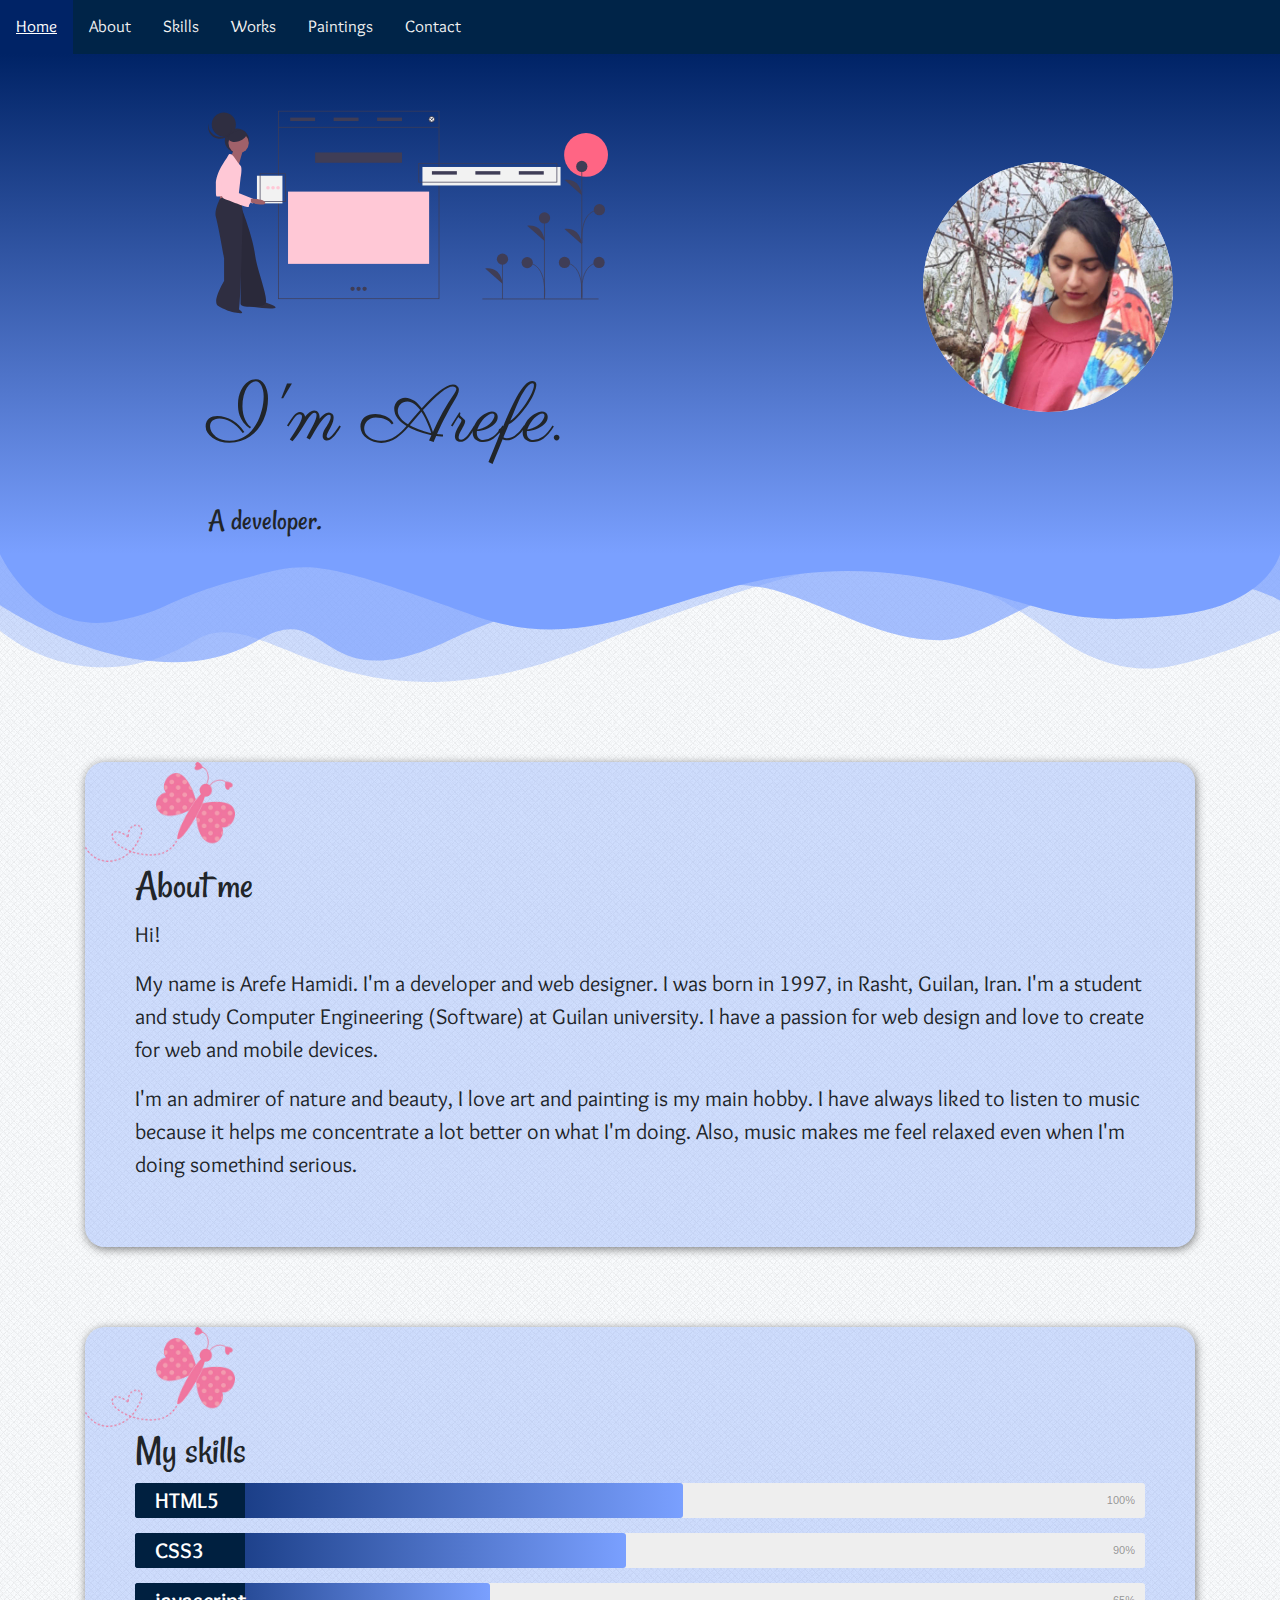
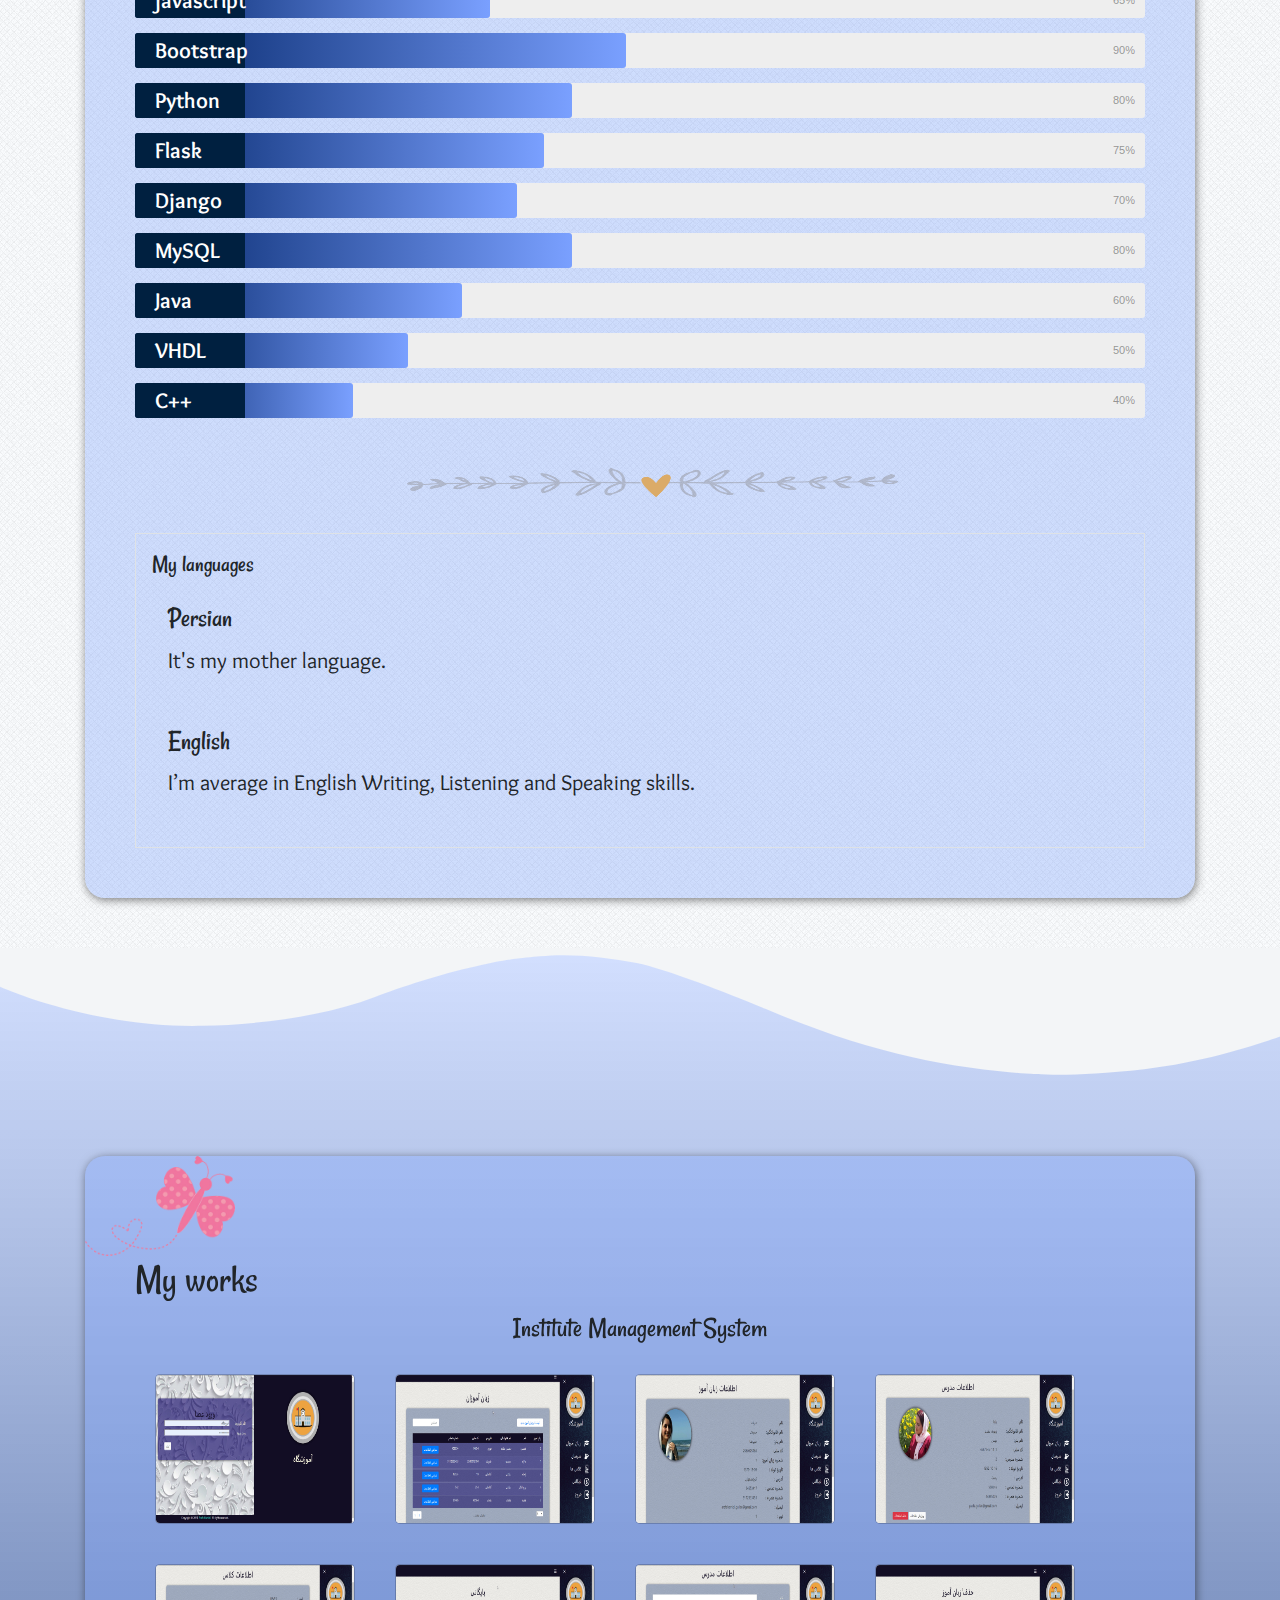
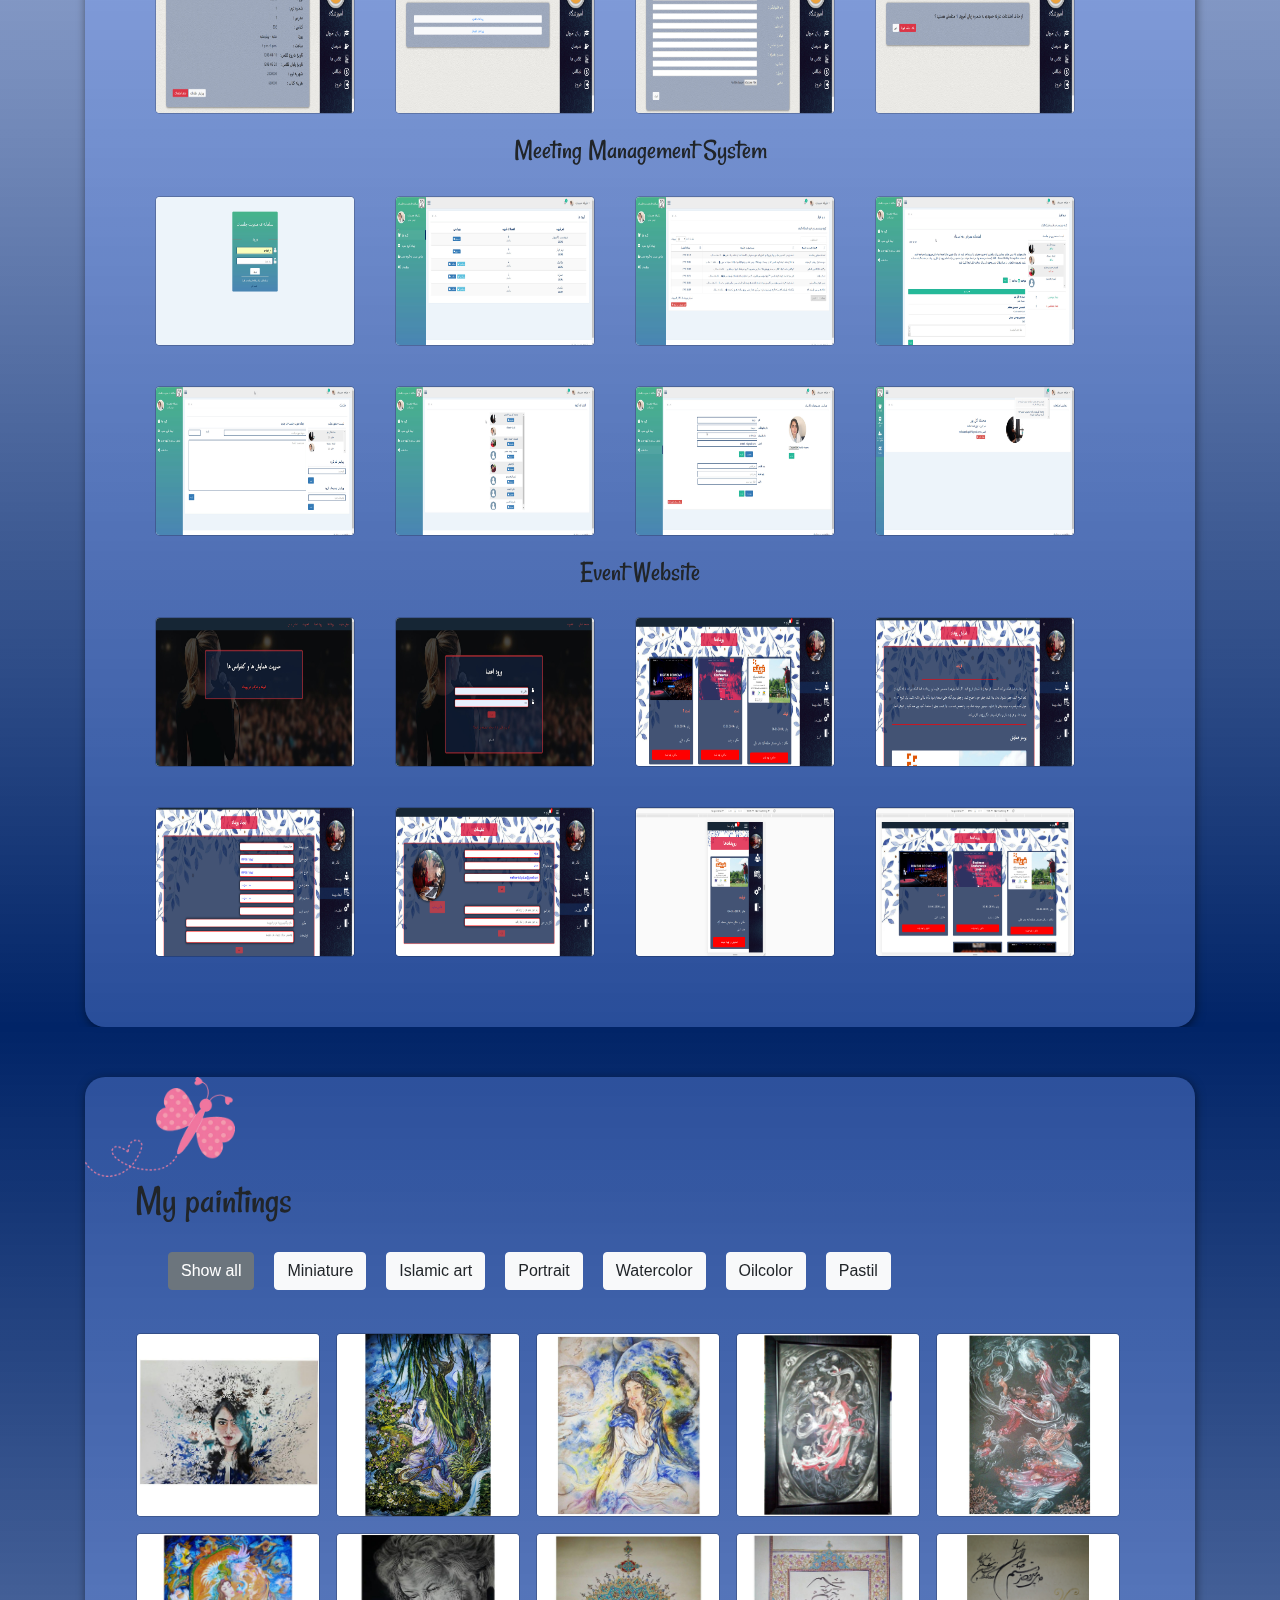
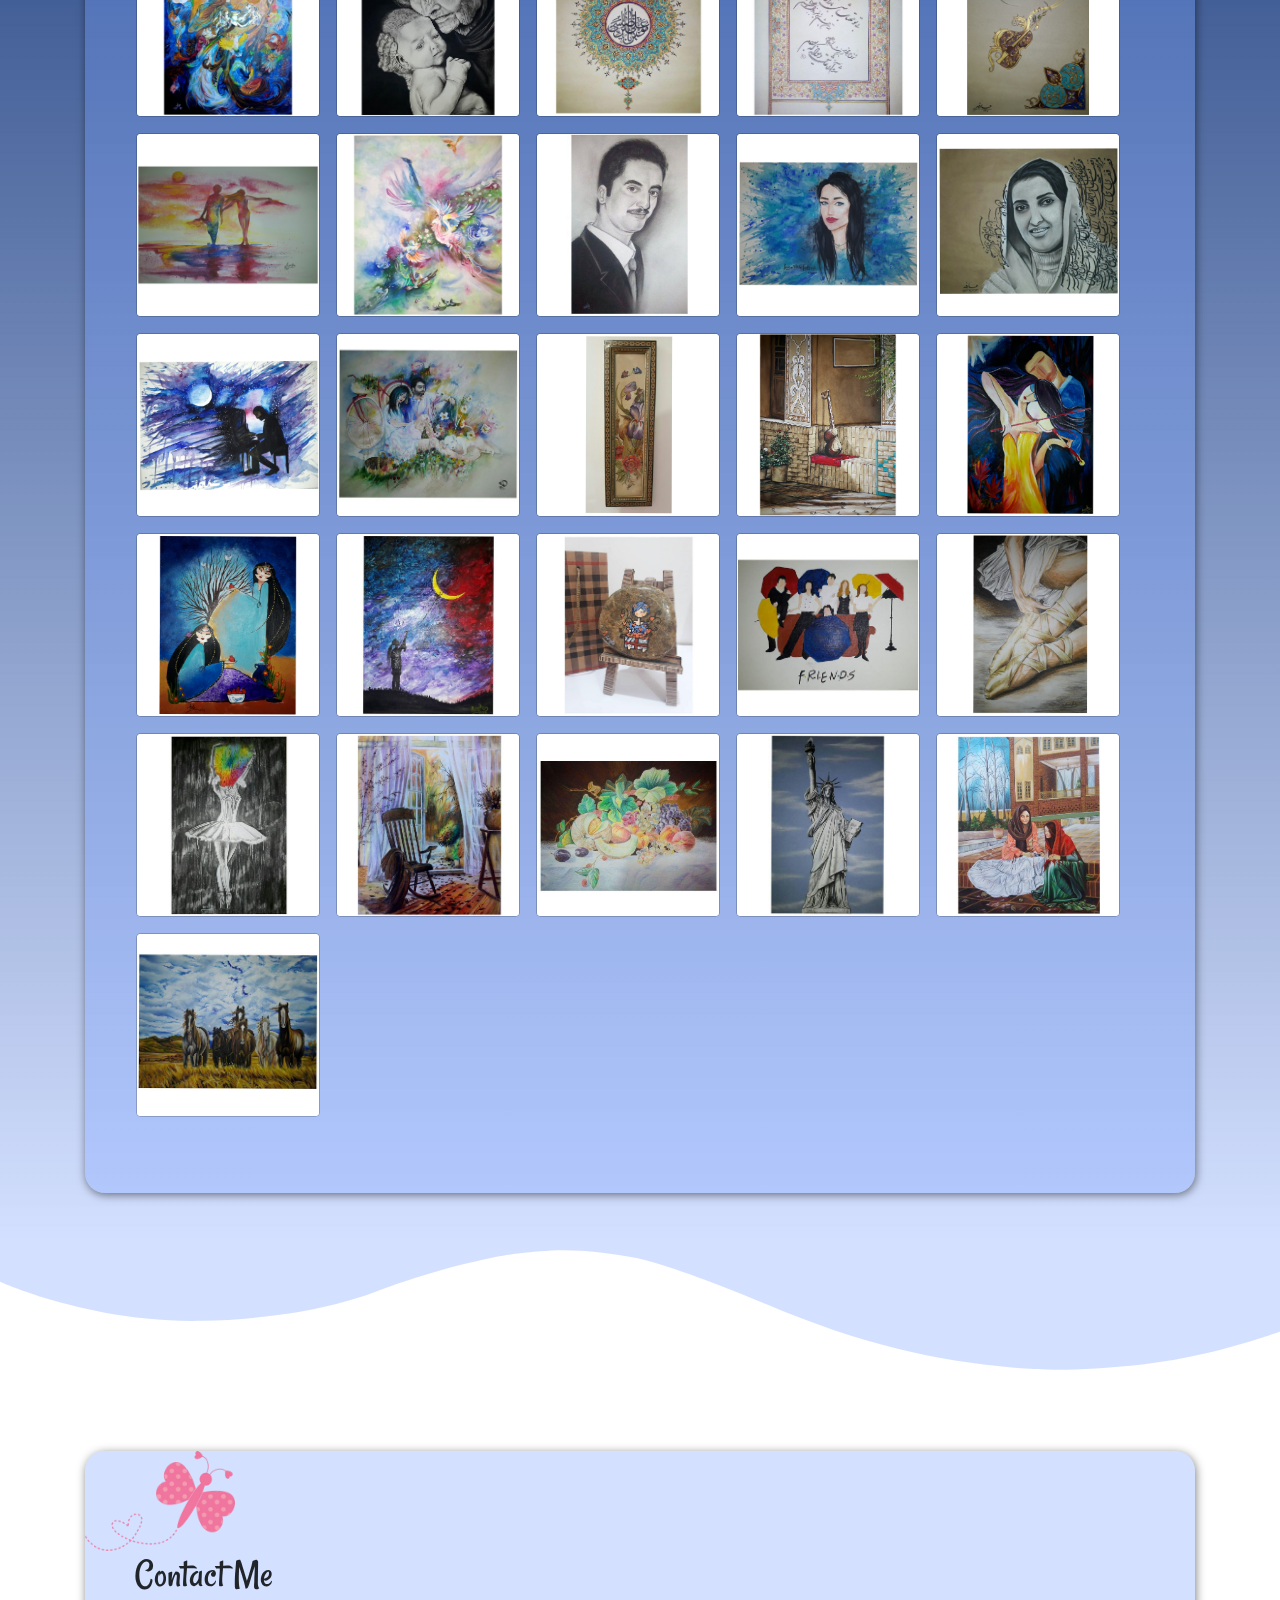
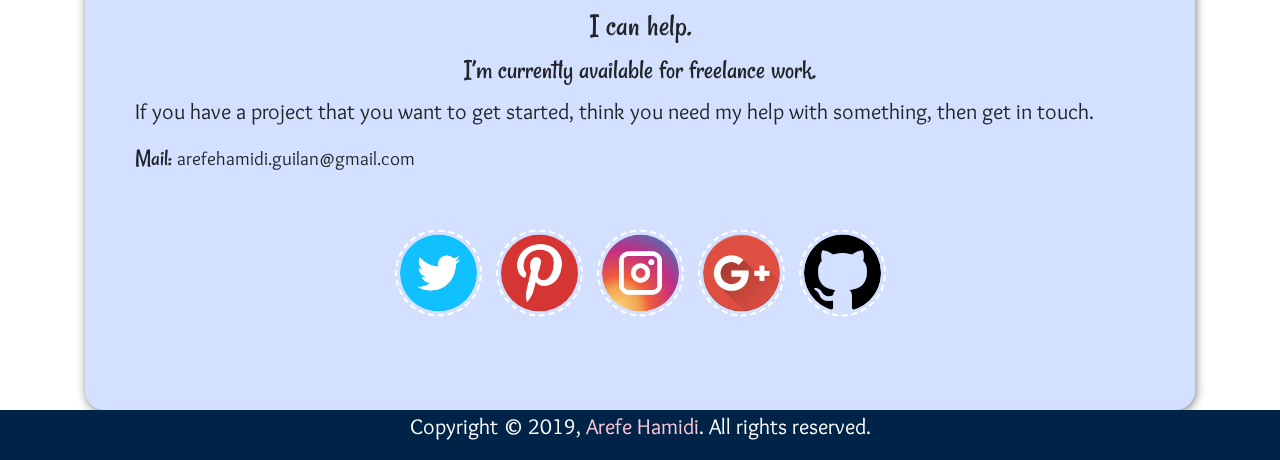
==== commit 8feb6198: "Update index.html" ====
--- a/index.html
+++ b/index.html
@@ -3,6 +3,7 @@
 
 <head>
     <meta charset="utf-8">
+    <meta name="viewport" content="width=device-width, initial-scale=1 , shrink-to-fit=no" />
     <title>Arefe Hamidi</title>
     <link href="image/butterfly_PNG1040.png" rel="shotcut icon">
     <link rel="stylesheet" href="https://maxcdn.bootstrapcdn.com/bootstrap/4.3.1/css/bootstrap.min.css">
@@ -143,11 +144,11 @@
                     <div class="skill-bar-percent">75%</div>
                 </div> <!-- End Skill Bar -->
 
-                <div class="skillbar clearfix " data-percent="50%">
+                <div class="skillbar clearfix " data-percent="70%">
                     <div class="skillbar-title"><span>Django</span></div>
                     <div class="skillbar-bar">
                     </div>
-                    <div class="skill-bar-percent">50%</div>
+                    <div class="skill-bar-percent">70%</div>
                 </div> <!-- End Skill Bar -->
 
                 <div class="skillbar clearfix " data-percent="80%">
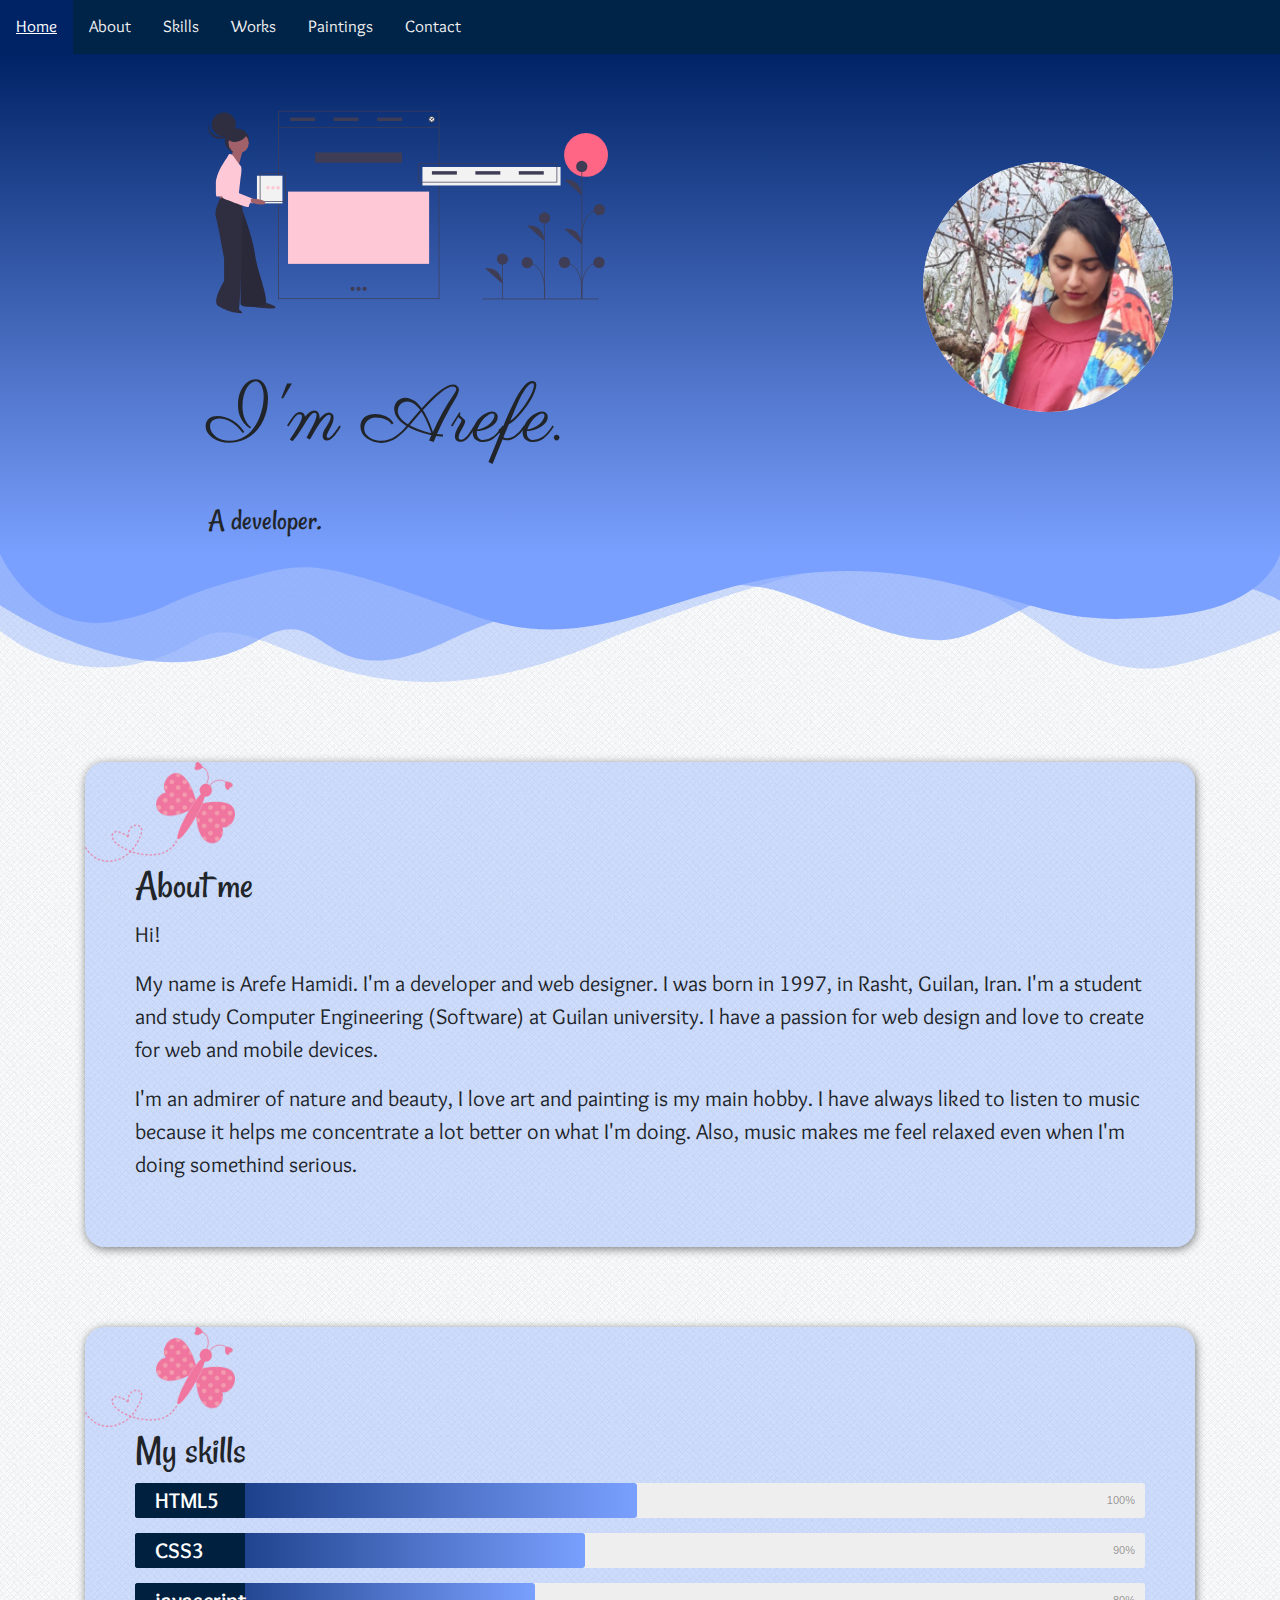
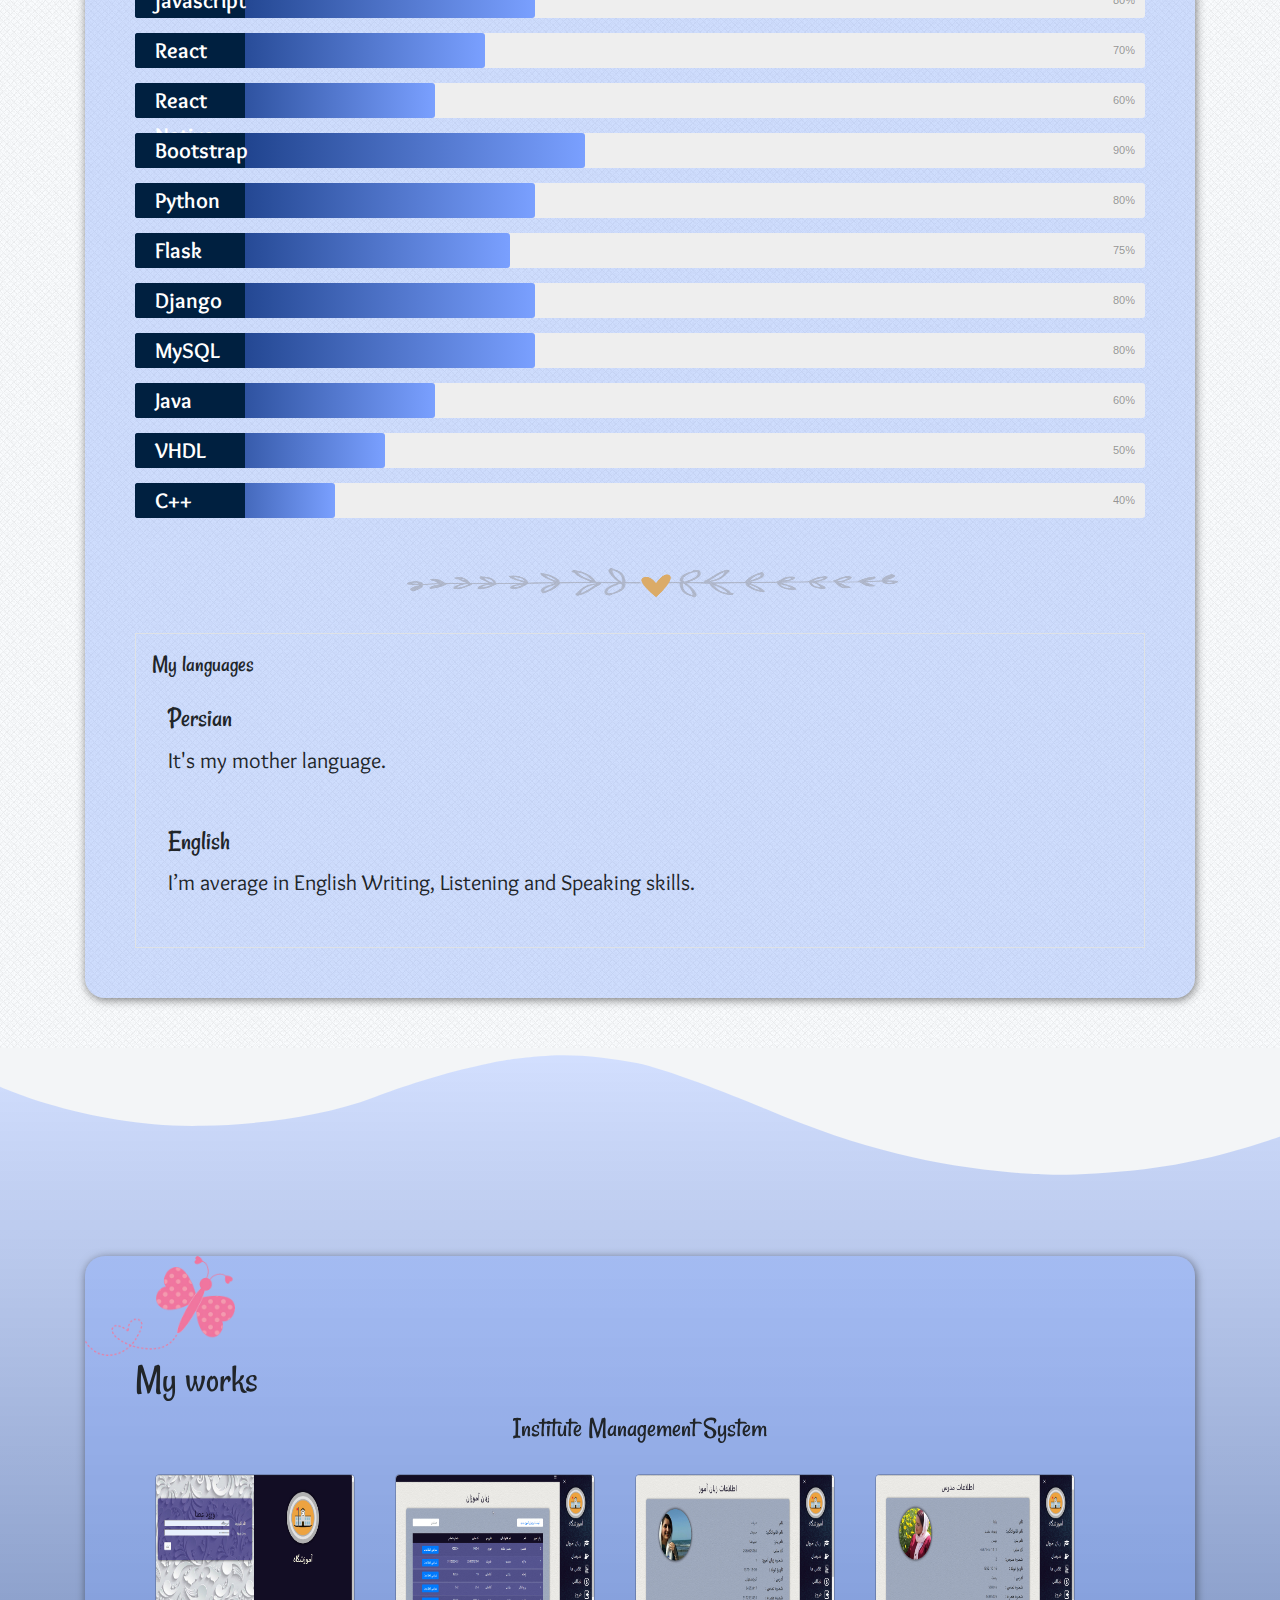
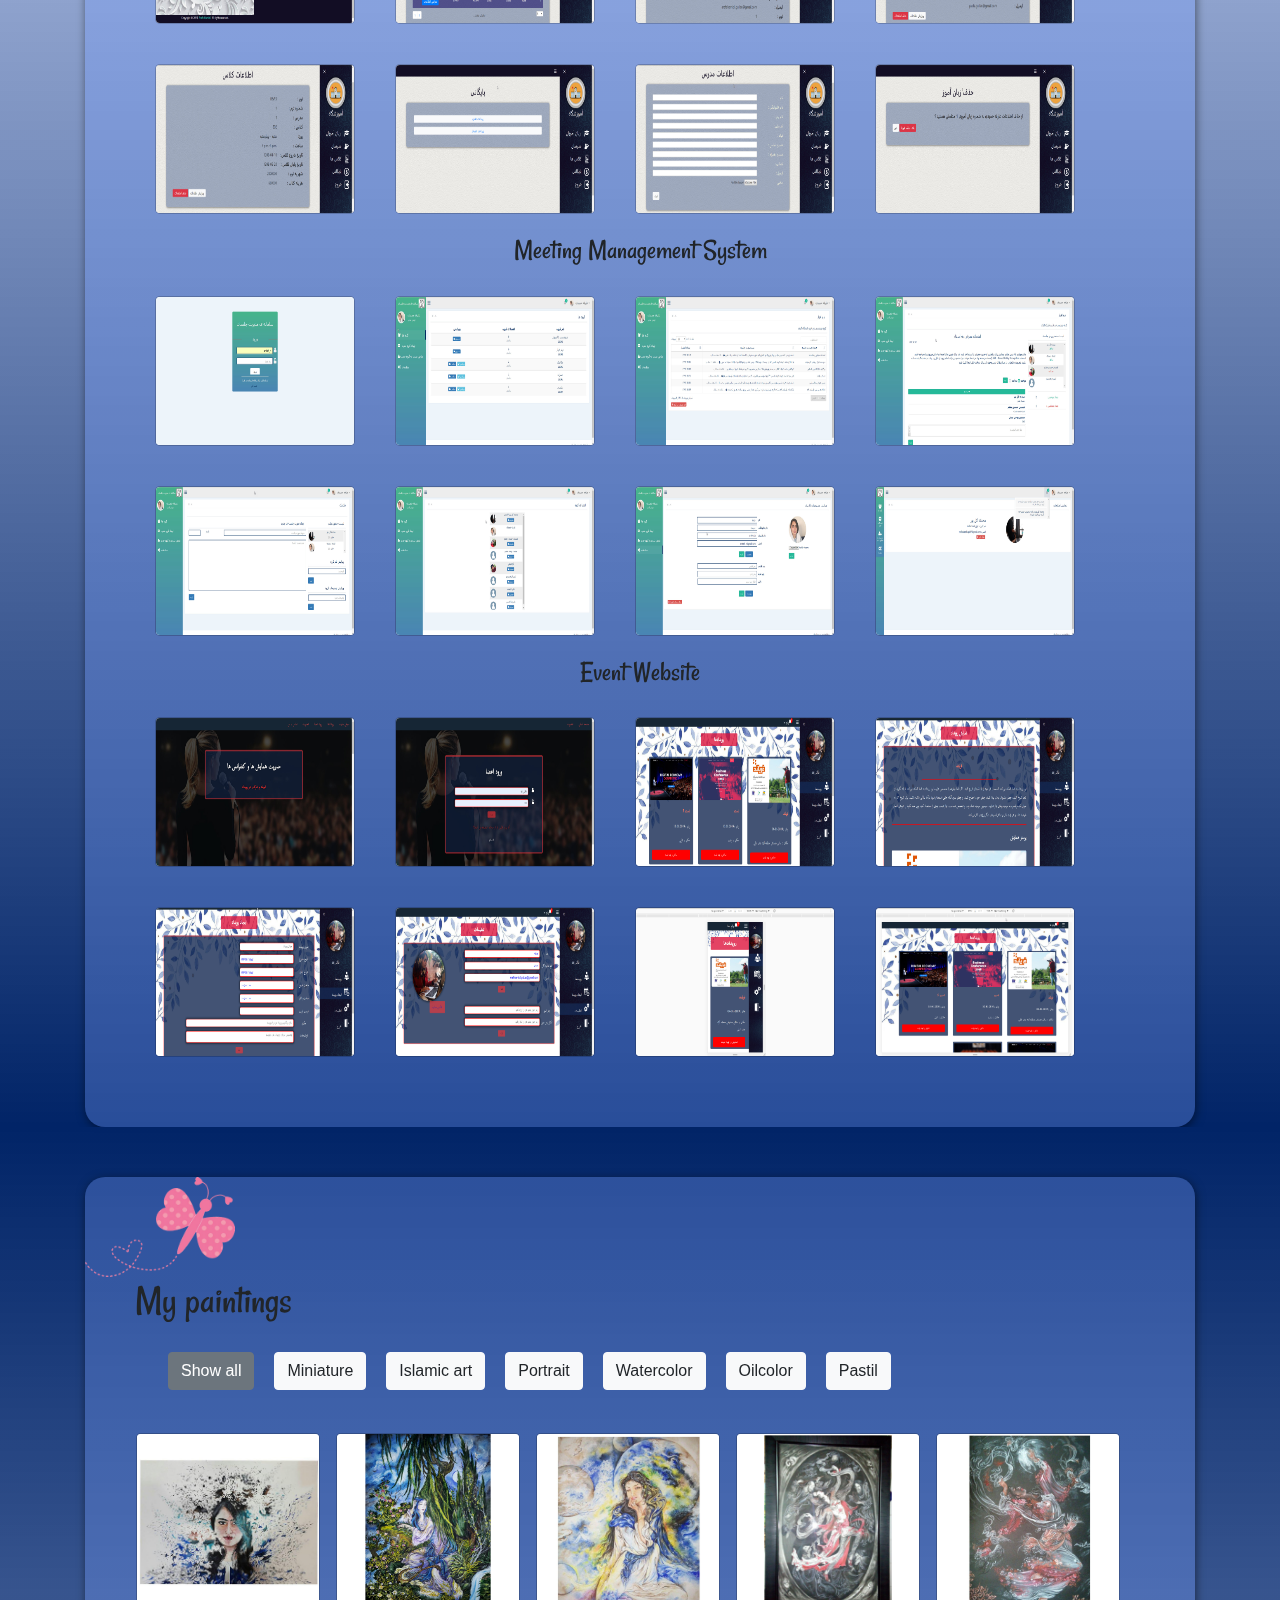
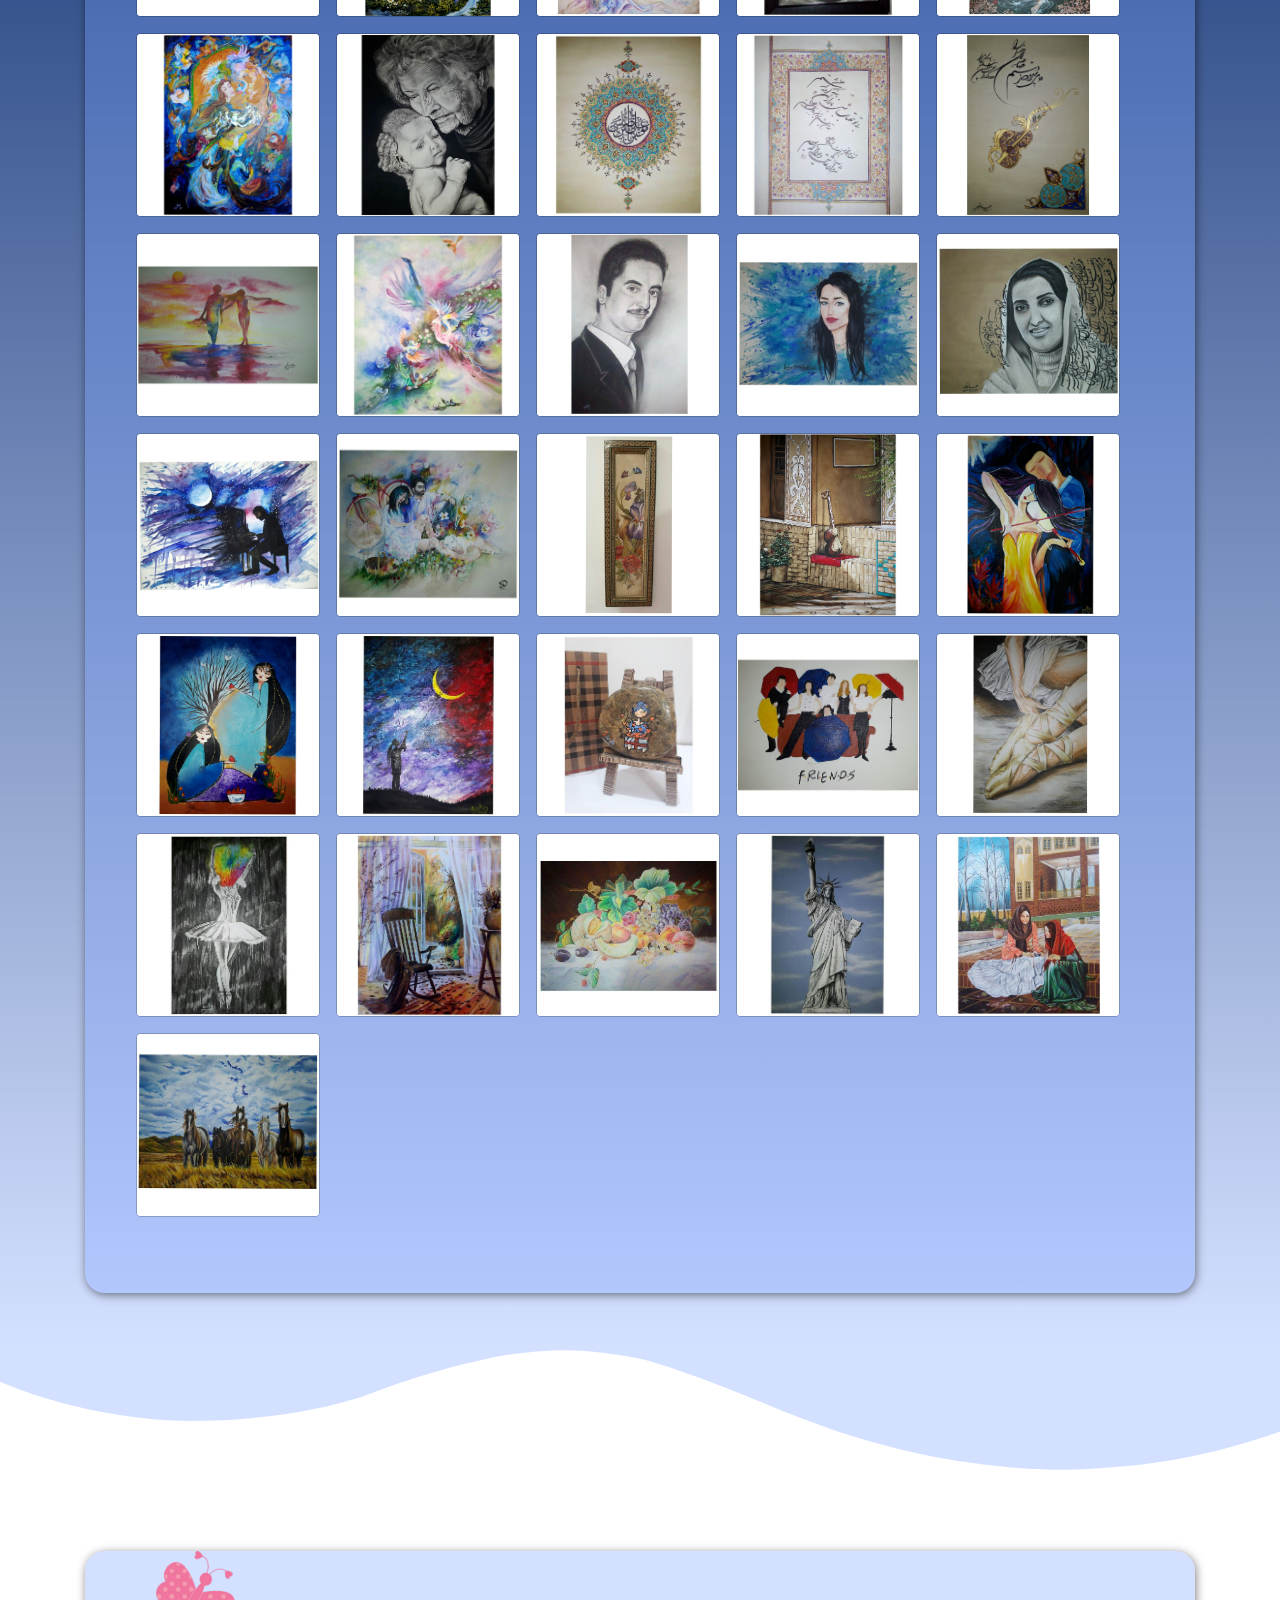
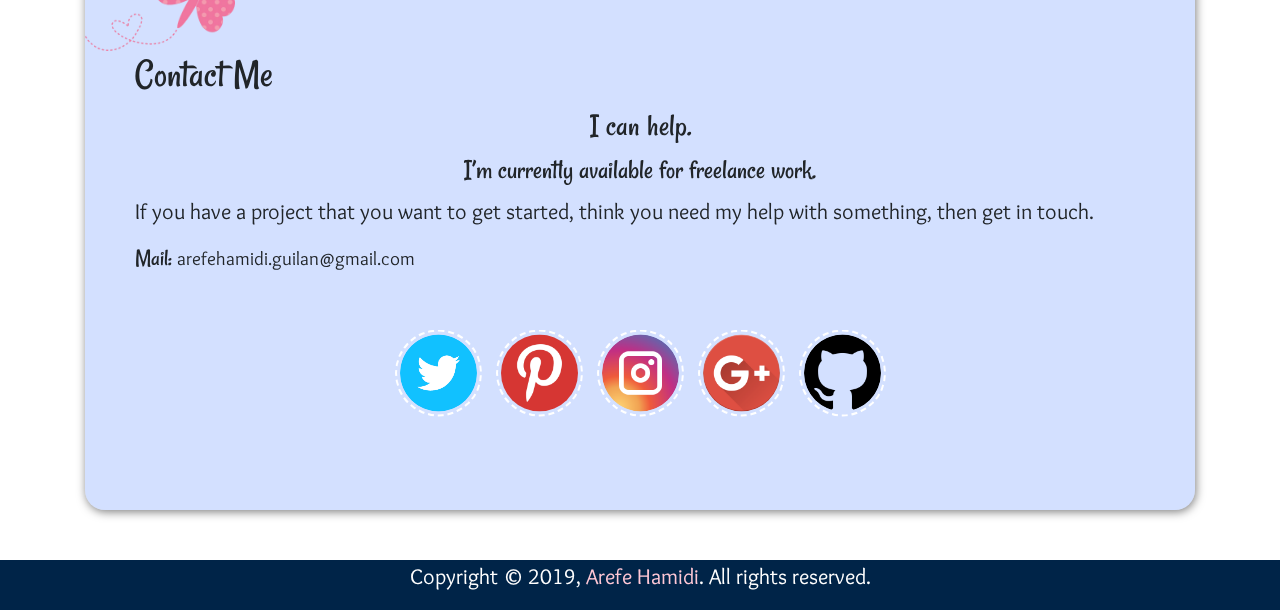
==== commit c0d43c3b: "Update index.html" ====
--- a/index.html
+++ b/index.html
@@ -116,11 +116,23 @@
                     <div class="skill-bar-percent">90%</div>
                 </div> <!-- End Skill Bar -->
 
-                <div class=" skillbar clearfix " data-percent="65%">
+                <div class=" skillbar clearfix " data-percent="80%">
                     <div class="skillbar-title"><span>javascript</span></div>
                     <div class="skillbar-bar ">
                     </div>
-                    <div class="skill-bar-percent">65%</div>
+                    <div class="skill-bar-percent">80%</div>
+                </div> <!-- End Skill Bar -->
+                <div class=" skillbar clearfix " data-percent="70%">
+                    <div class="skillbar-title"><span>React</span></div>
+                    <div class="skillbar-bar ">
+                    </div>
+                    <div class="skill-bar-percent">70%</div>
+                </div> <!-- End Skill Bar -->
+                <div class=" skillbar clearfix " data-percent="60%">
+                    <div class="skillbar-title"><span>React Native</span></div>
+                    <div class="skillbar-bar ">
+                    </div>
+                    <div class="skill-bar-percent">60%</div>
                 </div> <!-- End Skill Bar -->
 
                 <div class="skillbar clearfix " data-percent="90%">
@@ -144,11 +156,11 @@
                     <div class="skill-bar-percent">75%</div>
                 </div> <!-- End Skill Bar -->
 
-                <div class="skillbar clearfix " data-percent="70%">
+                <div class="skillbar clearfix " data-percent="80%">
                     <div class="skillbar-title"><span>Django</span></div>
                     <div class="skillbar-bar">
                     </div>
-                    <div class="skill-bar-percent">70%</div>
+                    <div class="skill-bar-percent">80%</div>
                 </div> <!-- End Skill Bar -->
 
                 <div class="skillbar clearfix " data-percent="80%">
@@ -666,7 +678,7 @@
 
 
     <div class="container">
-        <div id="Contact" class="mybox">
+        <div id="Contact" class="mybox" style="margin-bottom:50px">
             <div class="butterfly"> <img src="image/31531-1-cute-butterflies-file.png"></div>
             <h1>Contact Me </h1>
             <h2 style="text-align: center">I can help.</h2>
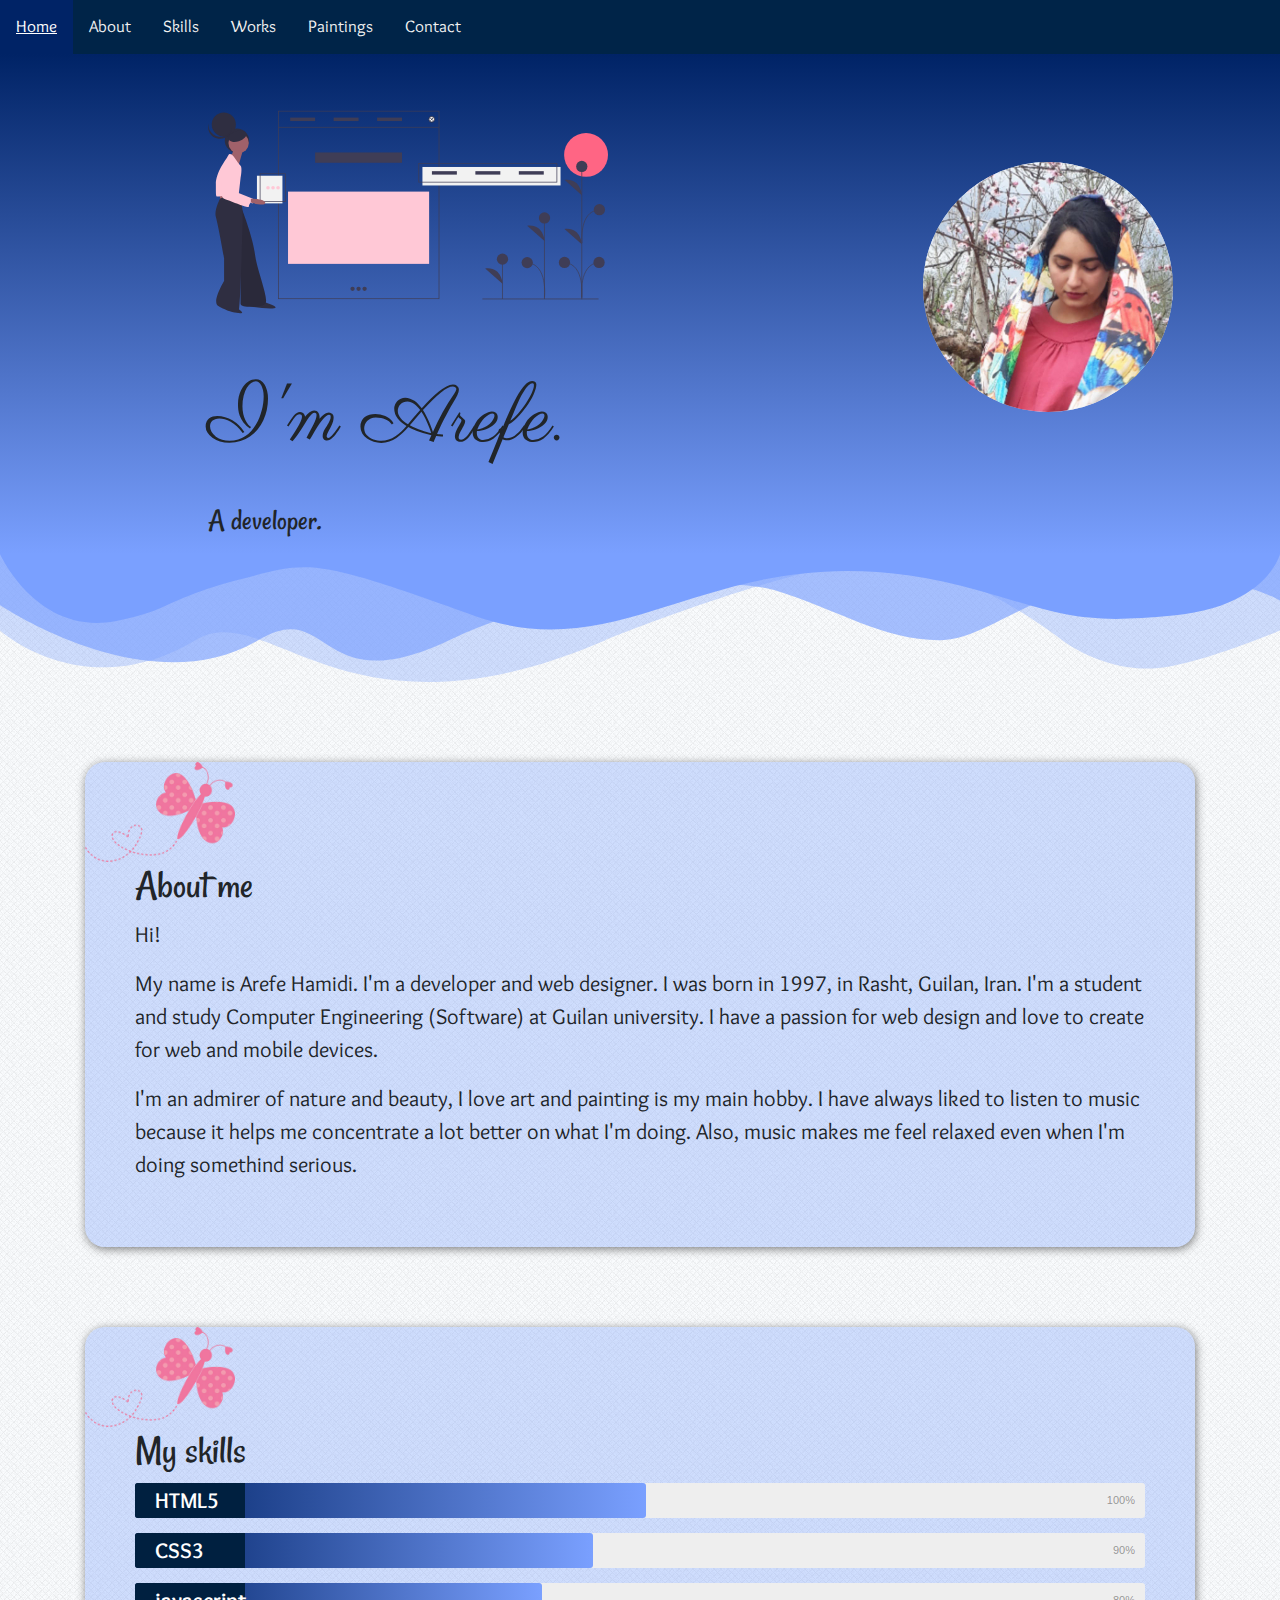
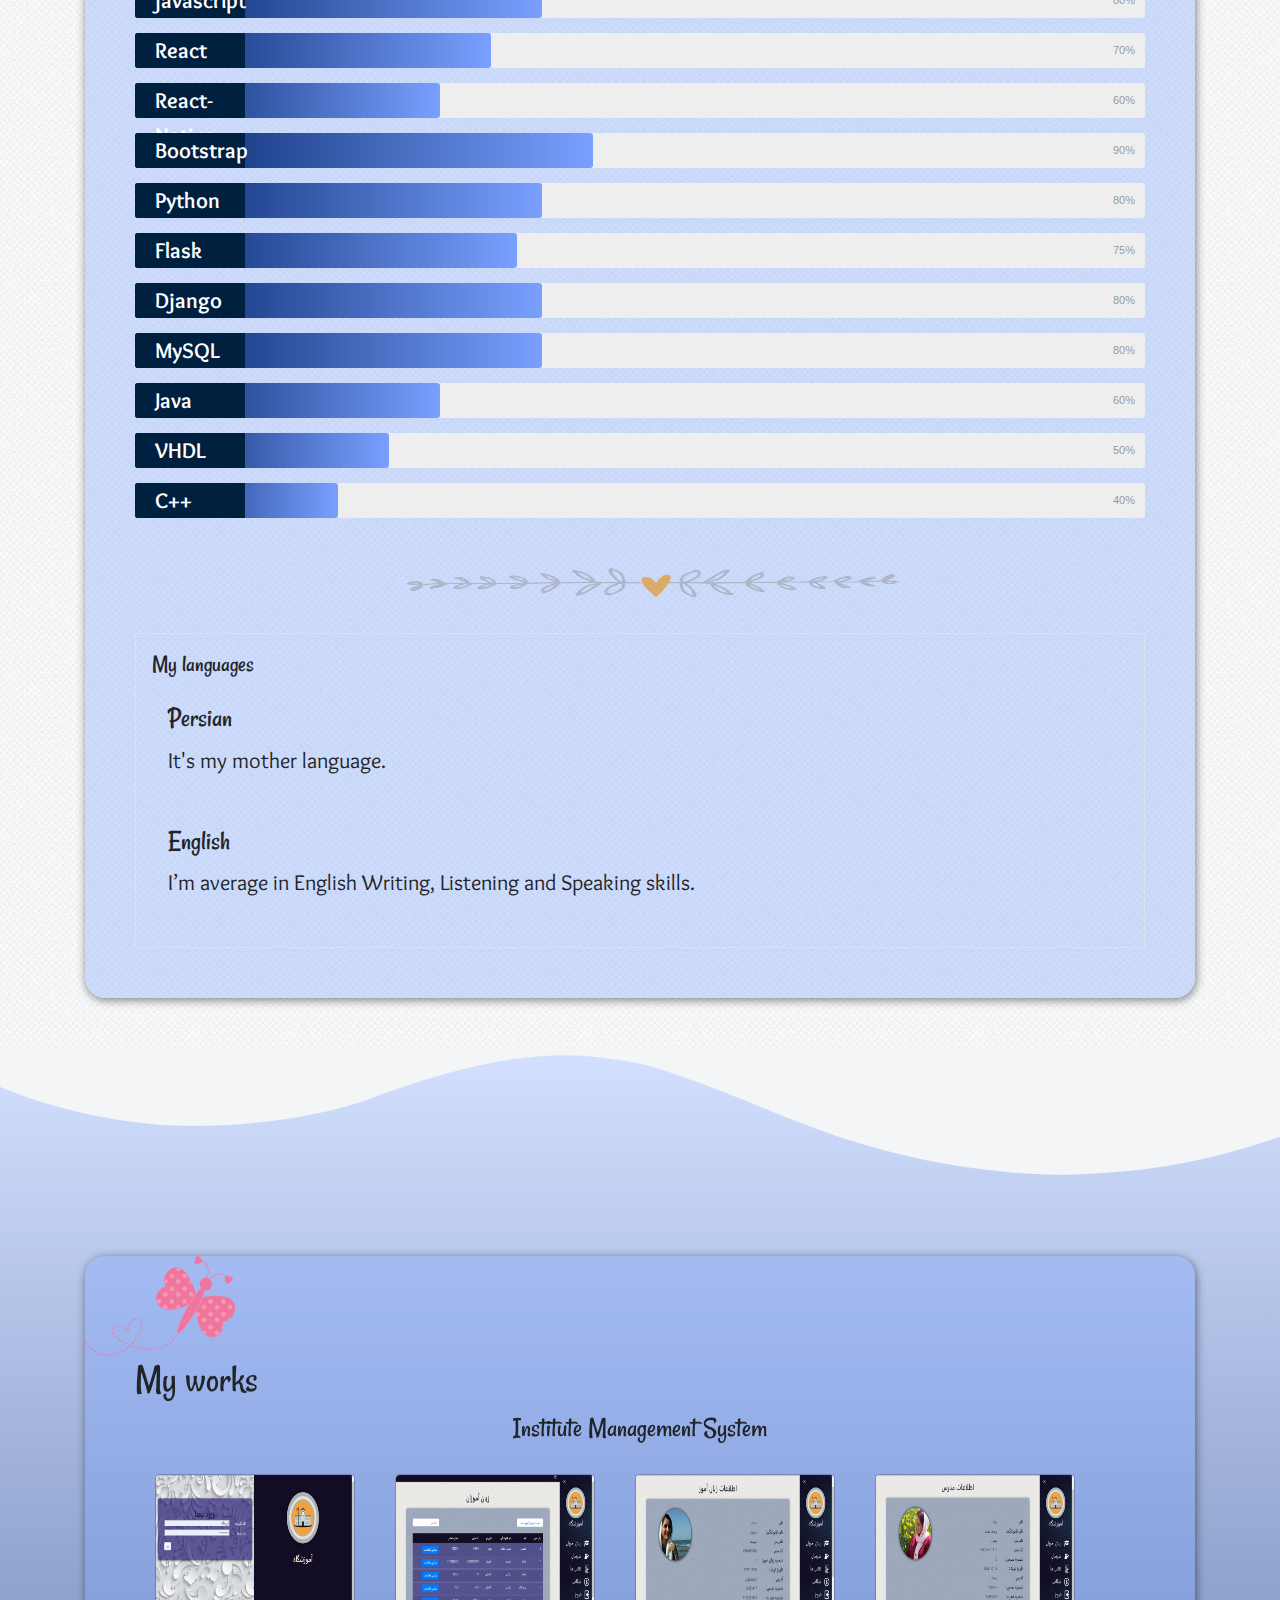
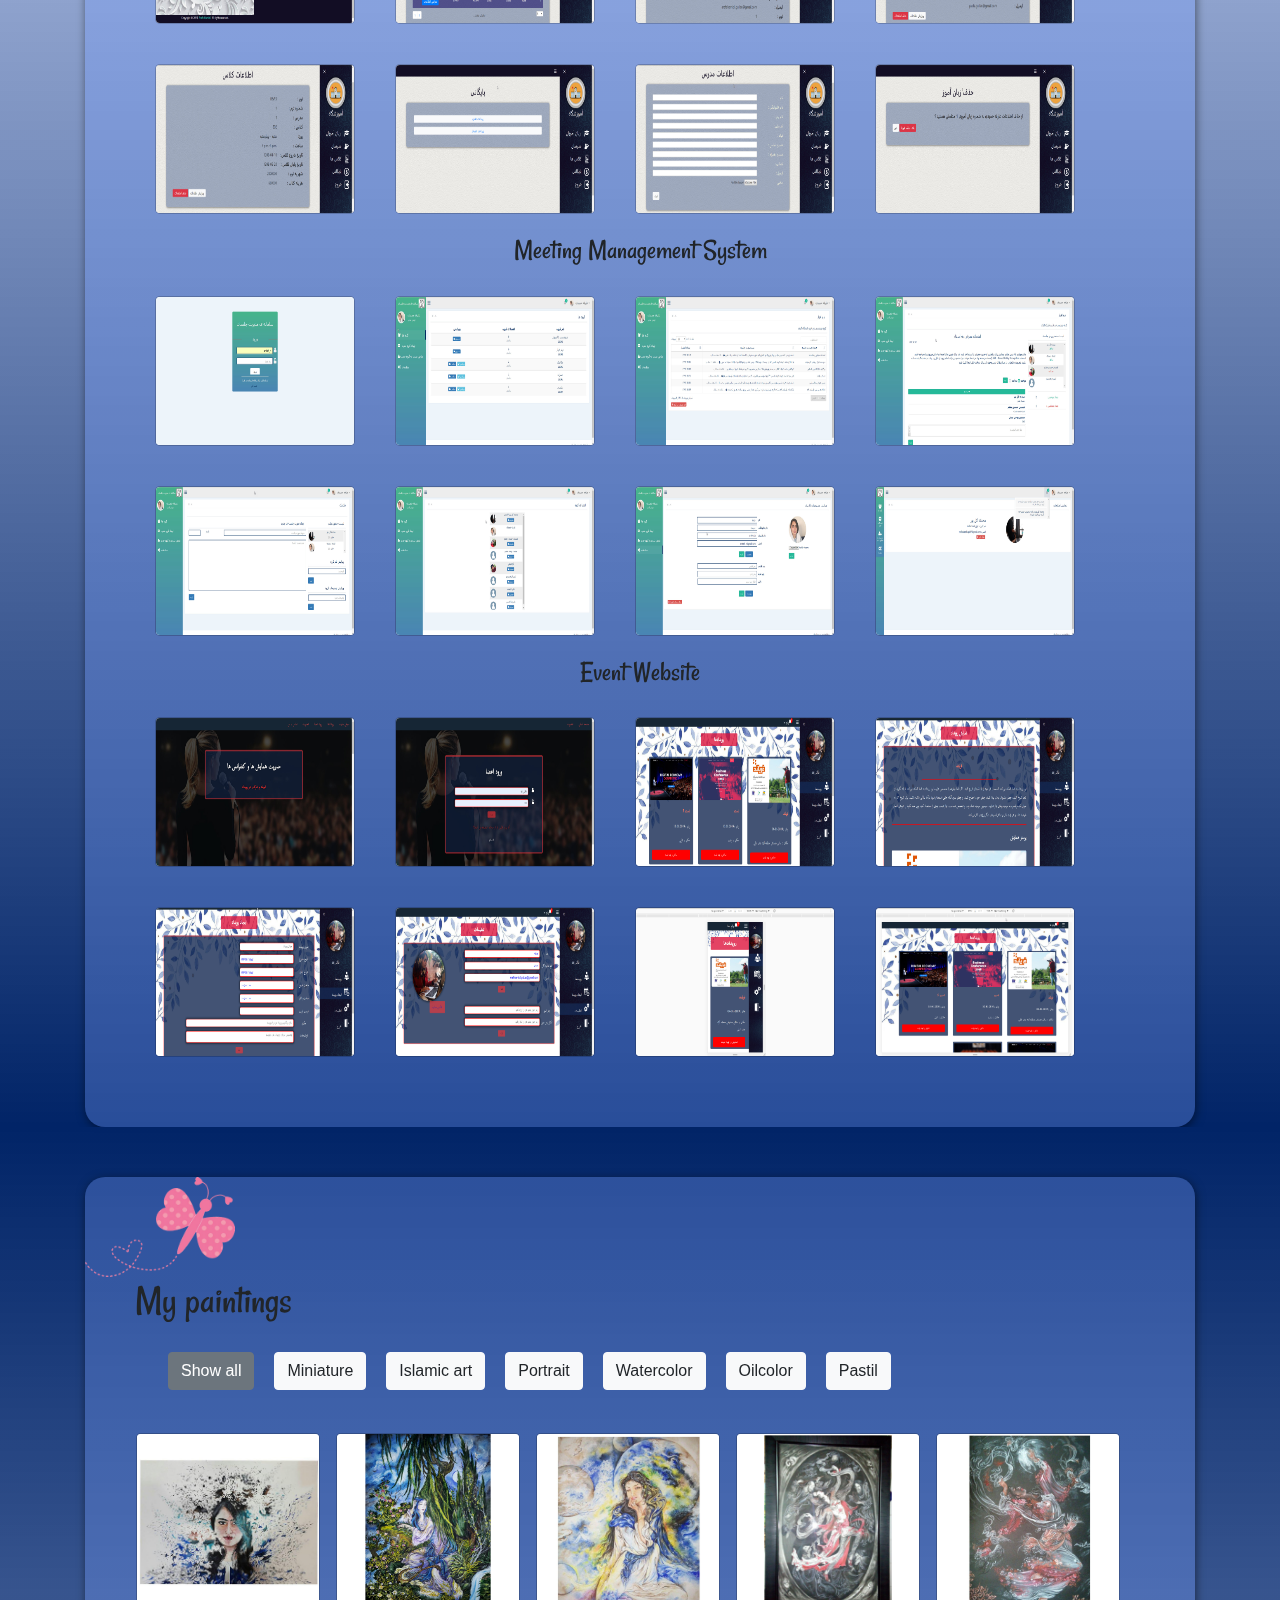
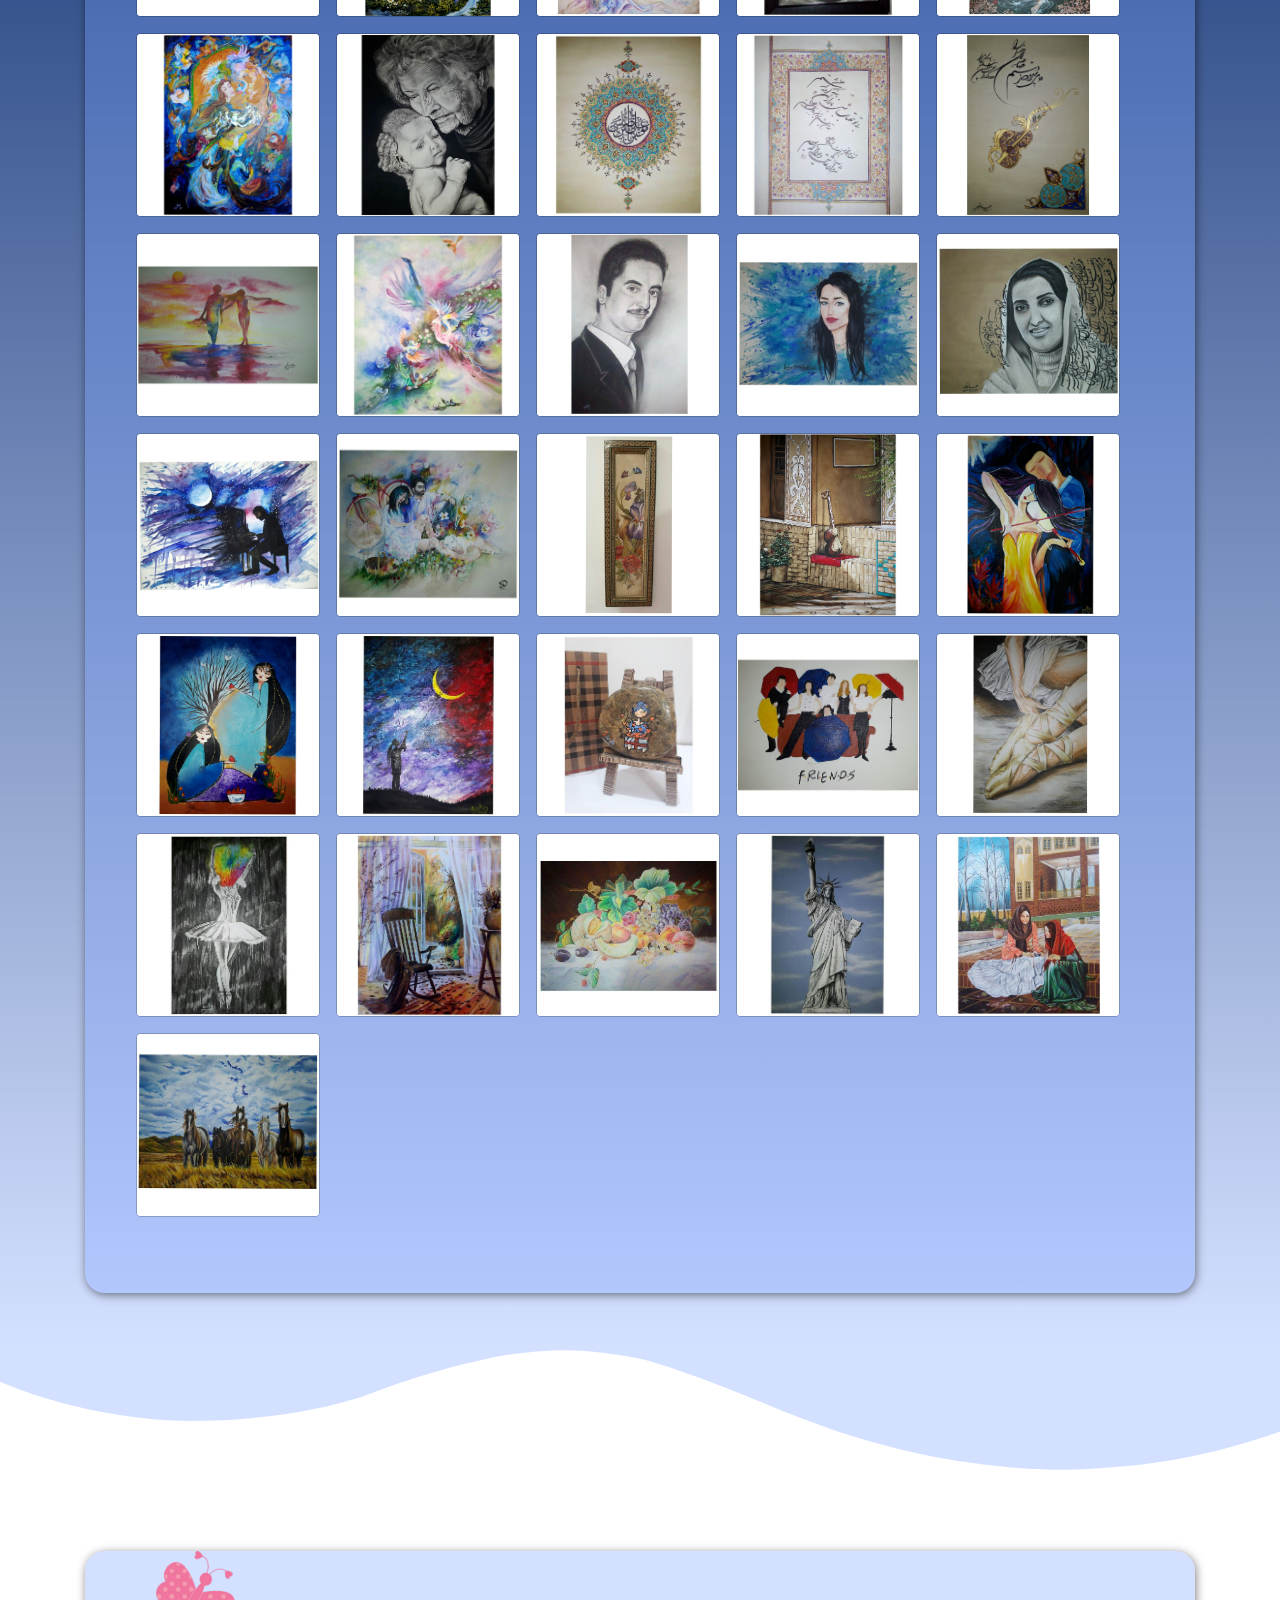
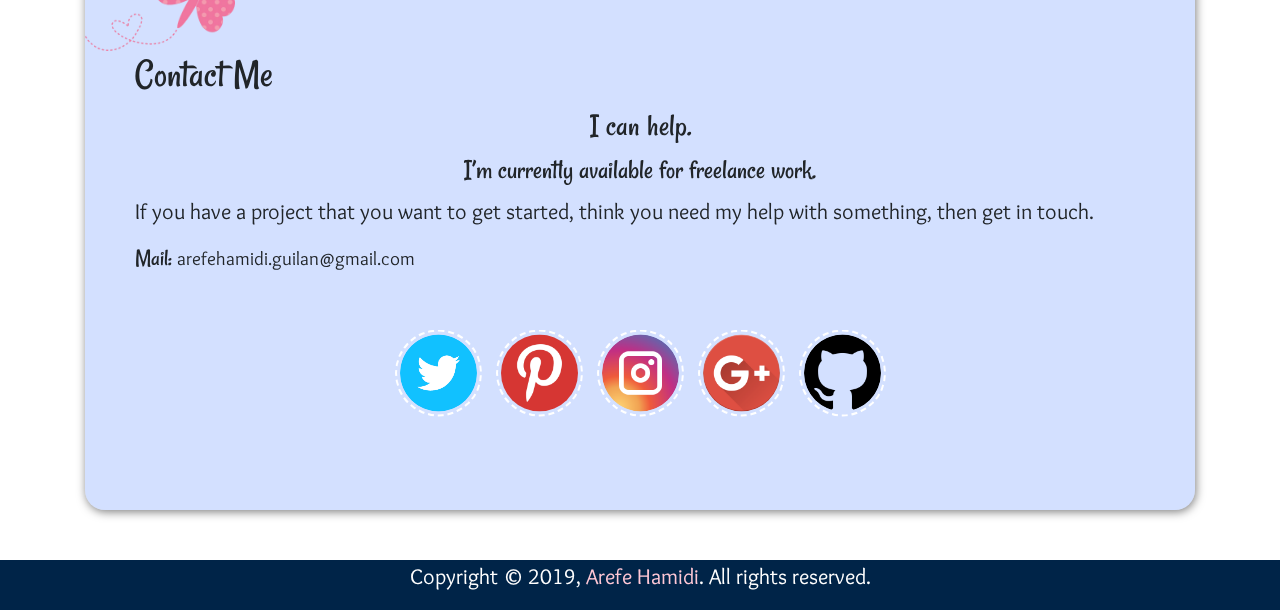
==== commit 3d8f90f6: "Update index.html" ====
--- a/index.html
+++ b/index.html
@@ -122,14 +122,16 @@
                     </div>
                     <div class="skill-bar-percent">80%</div>
                 </div> <!-- End Skill Bar -->
+                
                 <div class=" skillbar clearfix " data-percent="70%">
                     <div class="skillbar-title"><span>React</span></div>
                     <div class="skillbar-bar ">
                     </div>
                     <div class="skill-bar-percent">70%</div>
                 </div> <!-- End Skill Bar -->
+                
                 <div class=" skillbar clearfix " data-percent="60%">
-                    <div class="skillbar-title"><span>React Native</span></div>
+                    <div class="skillbar-title"><span>React-Native</span></div>
                     <div class="skillbar-bar ">
                     </div>
                     <div class="skill-bar-percent">60%</div>
